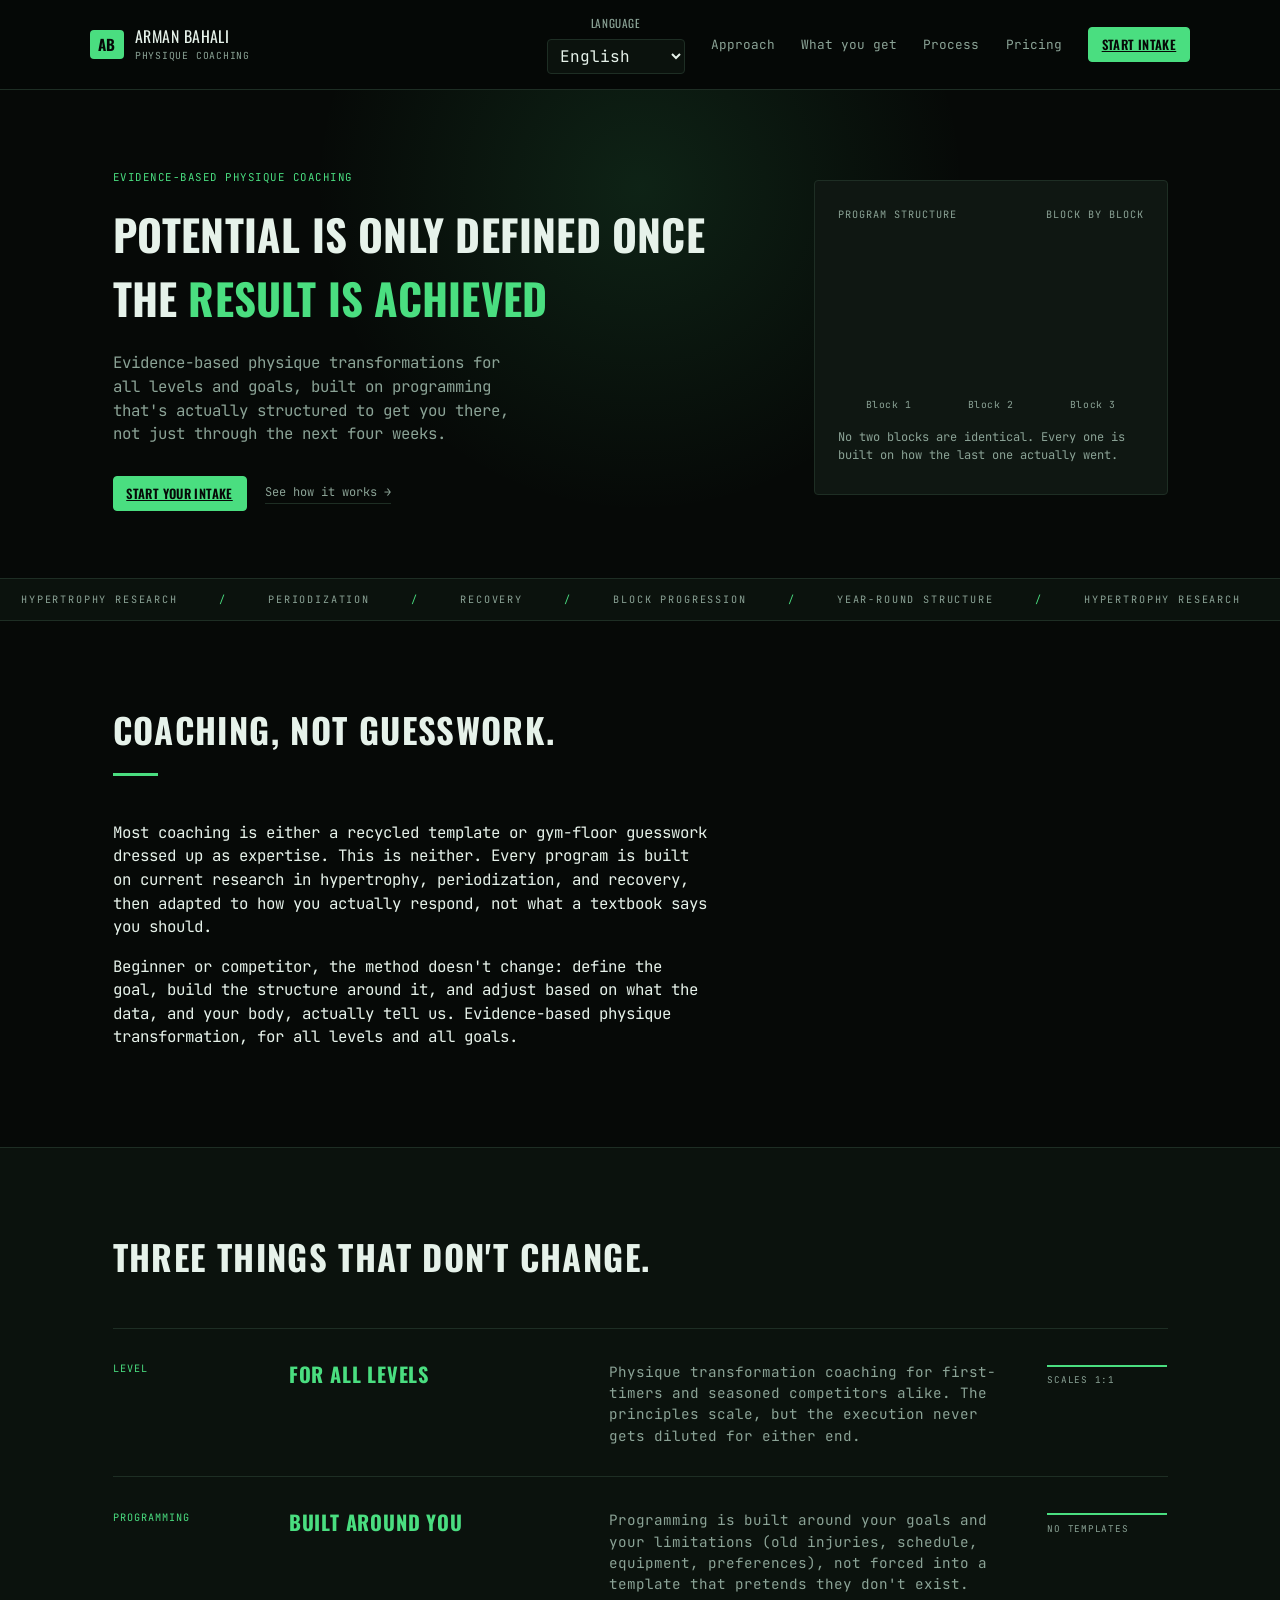
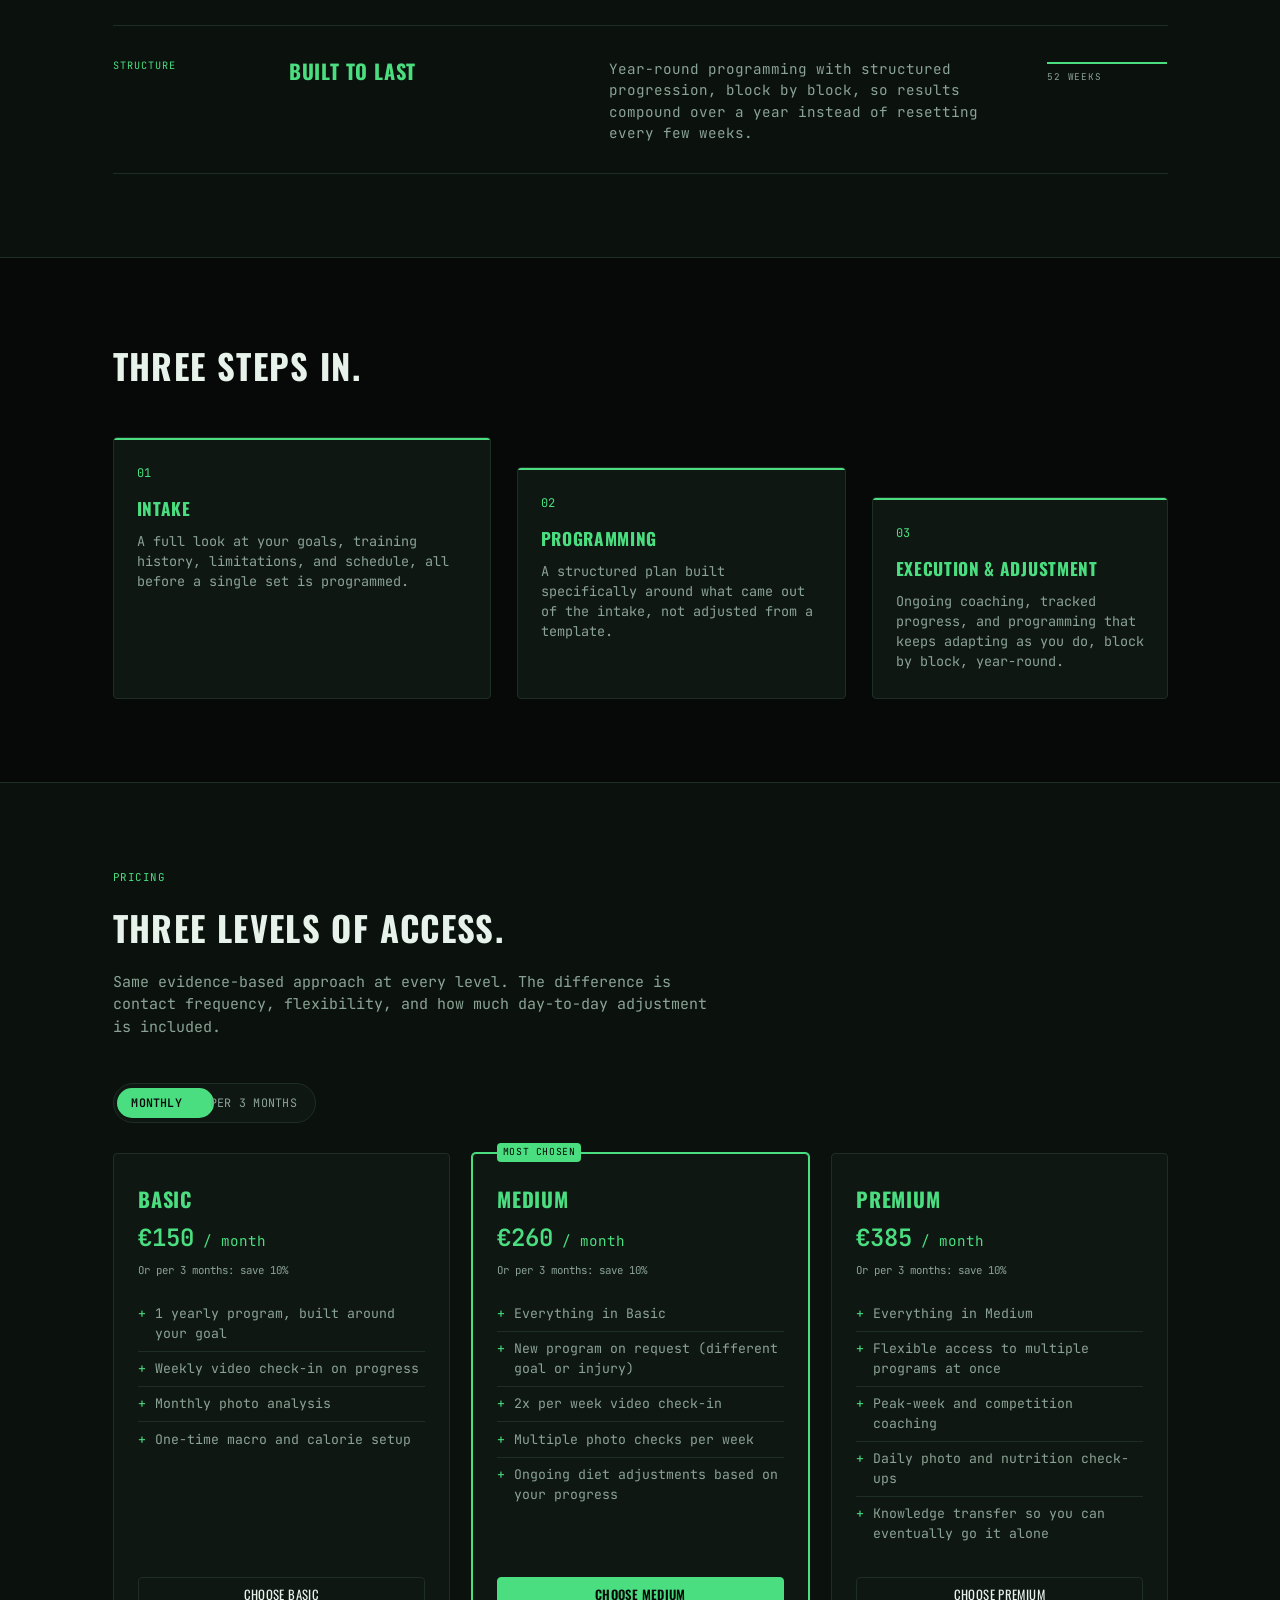
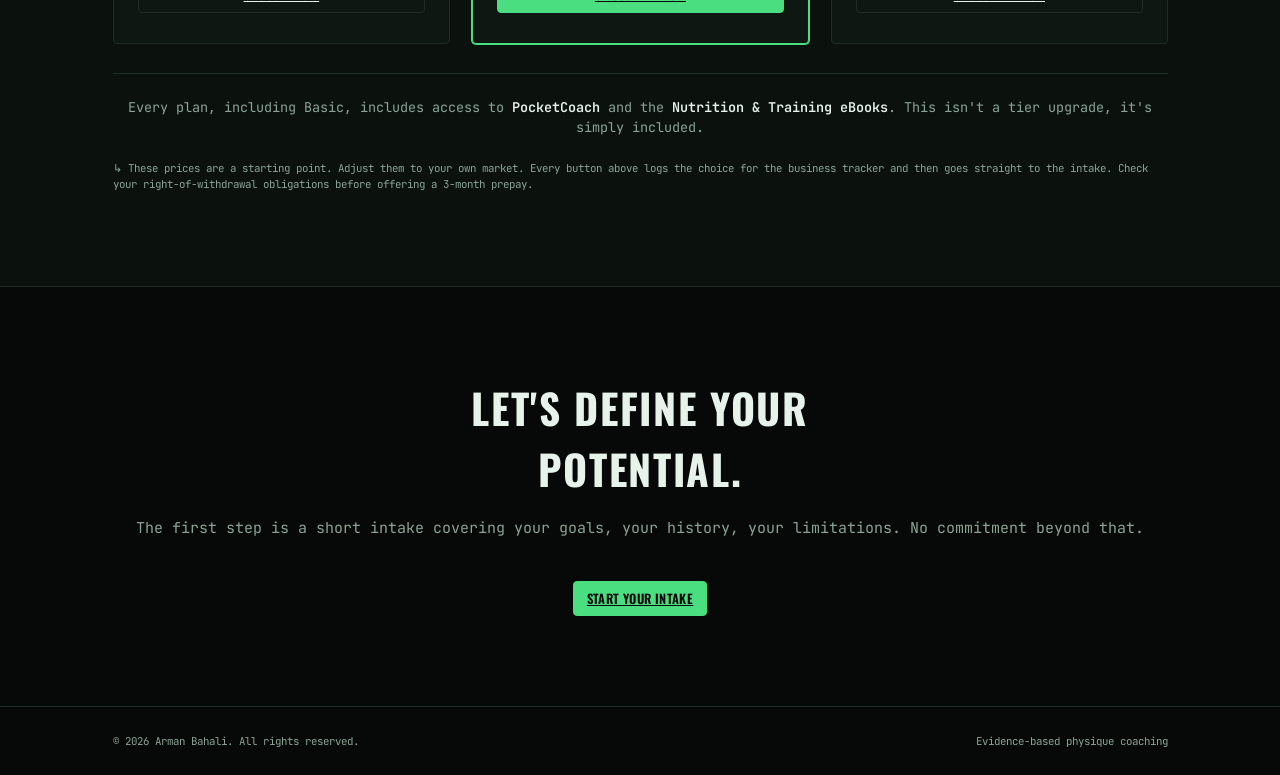
==== index.html @ 37fae616 "Fix accessibility gaps and landing-page anti-slop issues Accessibility/UX (guidelines.md check): - V" ====
<!DOCTYPE html>
<html lang="en">
<head>
<meta charset="UTF-8">
<meta name="viewport" content="width=device-width, initial-scale=1.0">
<meta name="theme-color" content="#060907">
<title data-i18n="meta.title">Arman Bahali: Evidence-Based Physique Coaching</title>
<meta name="description" data-i18n="meta.description" content="Evidence-based physique transformations for all levels and goals. Programming built around what you want and can do, structured to keep working year-round.">
<link rel="preconnect" href="https://fonts.googleapis.com">
<link rel="preconnect" href="https://fonts.gstatic.com" crossorigin>
<link href="https://fonts.googleapis.com/css2?family=JetBrains+Mono:wght@400;500;700&family=Oswald:wght@400;500;600;700&display=swap" rel="stylesheet">
<link rel="stylesheet" href="styles.css?v=20">
</head>
<body class="marketing-page">

<div class="intro-overlay" id="introOverlay" aria-hidden="true">
  <div class="intro-mark">AB</div>
  <div class="intro-line"></div>
  <div class="intro-tag" data-i18n="hero.eyebrow">Evidence-based physique coaching</div>
</div>

<nav class="marketing-nav">
  <div class="marketing-container marketing-nav-inner">
    <a class="marketing-brand" href="index.html">
      <span class="app-header__mark">AB</span>
      <span>
        <span style="display:block; font-family:var(--font-heading); font-size:1.05rem; text-transform:uppercase; letter-spacing:0.03em; color:var(--text);">Arman Bahali</span>
        <span style="display:block; font-family:var(--font-data); font-size:0.65rem; color:var(--text-dim); letter-spacing:0.08em; text-transform:uppercase; margin-top:0.1em;" data-i18n="nav.tag">Physique Coaching</span>
      </span>
    </a>
    <div class="marketing-nav-links" id="navLinks">
      <label class="taal-switcher">
        <span data-i18n="taal.label">Language</span>
        <select id="taal-keuze">
          <option value="en">English</option>
          <option value="nl">Nederlands</option>
          <option value="es">Español</option>
          <option value="pt">Português</option>
        </select>
      </label>
      <a class="marketing-nav-link" href="#aanpak" data-i18n="nav.aanpak">Approach</a>
      <a class="marketing-nav-link" href="#specs" data-i18n="nav.specs">What you get</a>
      <a class="marketing-nav-link" href="#proces" data-i18n="nav.proces">Process</a>
      <a class="marketing-nav-link" href="#prijzen" data-i18n="nav.prijzen">Pricing</a>
      <a class="btn btn--accent" href="intake.html" data-i18n="nav.startIntake">Start intake</a>
    </div>
    <button class="marketing-nav-toggle" id="navToggle" aria-label="Toggle navigation" aria-expanded="false">☰</button>
  </div>
</nav>

<header class="marketing-hero">
  <div class="marketing-hero-bg" aria-hidden="true">
    <!-- Add your own physique photos here once you have them, e.g.:
         <img src="foto1.jpg" alt="">
         <img src="foto2.jpg" alt="">
         Each <img> fills an equal share of the hero width (object-fit: cover),
         and the dark overlay (styles.css, .marketing-hero-bg::after) keeps the
         text above it readable. Left empty, this does nothing — you just see
         the current plain background. -->
  </div>
  <div class="marketing-container marketing-hero-grid">
    <div>
      <span class="marketing-eyebrow intro-reveal intro-reveal--1" data-i18n="hero.eyebrow">Evidence-based physique coaching</span>
      <h1 class="intro-reveal-clip intro-reveal--2" data-i18n-html="hero.h1">Potential is only defined once the <span class="hl">result is achieved</span></h1>
      <p class="marketing-hero-sub intro-reveal intro-reveal--3" data-i18n="hero.sub">Evidence-based physique transformations for all levels and goals, built on programming that's actually structured to get you there, not just through the next four weeks.</p>
      <div class="marketing-hero-actions intro-reveal intro-reveal--4">
        <a class="btn btn--accent hero-cta-pulse" href="intake.html" data-i18n="hero.actionPrimary">Start your intake</a>
        <a class="secondary" href="#proces" data-i18n="hero.actionSecondary">See how it works →</a>
      </div>
    </div>
    <div class="progress-graphic tilt-card reveal" aria-hidden="true">
      <div class="pg-label"><span data-i18n="pg.label1">Program structure</span><span data-i18n="pg.label2">Block by block</span></div>
      <div class="bars" id="barsContainer">
        <div class="bar-group">
          <div class="bar" data-h="34"></div>
          <div class="bar" data-h="42"></div>
          <div class="bar" data-h="38"></div>
          <div class="bar" data-h="48"></div>
        </div>
        <div class="bar-group">
          <div class="bar" data-h="46"></div>
          <div class="bar" data-h="55"></div>
          <div class="bar" data-h="50"></div>
          <div class="bar" data-h="62"></div>
        </div>
        <div class="bar-group">
          <div class="bar" data-h="60"></div>
          <div class="bar" data-h="70"></div>
          <div class="bar" data-h="66"></div>
          <div class="bar peak" data-h="86"></div>
        </div>
      </div>
      <div class="pg-blocks">
        <span data-i18n="pg.block1">Block 1</span><span data-i18n="pg.block2">Block 2</span><span data-i18n="pg.block3">Block 3</span>
      </div>
      <p class="pg-caption" data-i18n="pg.caption">No two blocks are identical. Every one is built on how the last one actually went.</p>
    </div>
  </div>
</header>

<div class="marketing-ticker" aria-hidden="true">
  <div class="marketing-ticker-track">
    <span data-i18n="ticker.item1">Hypertrophy research</span><span class="marketing-ticker-dot">/</span>
    <span data-i18n="ticker.item2">Periodization</span><span class="marketing-ticker-dot">/</span>
    <span data-i18n="ticker.item3">Recovery</span><span class="marketing-ticker-dot">/</span>
    <span data-i18n="ticker.item4">Block progression</span><span class="marketing-ticker-dot">/</span>
    <span data-i18n="ticker.item5">Year-round structure</span><span class="marketing-ticker-dot">/</span>
    <span data-i18n="ticker.item1">Hypertrophy research</span><span class="marketing-ticker-dot">/</span>
    <span data-i18n="ticker.item2">Periodization</span><span class="marketing-ticker-dot">/</span>
    <span data-i18n="ticker.item3">Recovery</span><span class="marketing-ticker-dot">/</span>
    <span data-i18n="ticker.item4">Block progression</span><span class="marketing-ticker-dot">/</span>
    <span data-i18n="ticker.item5">Year-round structure</span><span class="marketing-ticker-dot">/</span>
  </div>
</div>

<section id="aanpak" class="marketing-section">
  <div class="marketing-container">
    <div class="marketing-section-head reveal">
      <h2 data-i18n="approach.h2">Coaching, not guesswork.</h2>
      <span class="section-head-bar" aria-hidden="true"></span>
    </div>
    <div class="approach-body reveal">
      <p data-i18n="approach.p1">Most coaching is either a recycled template or gym-floor guesswork dressed up as expertise. This is neither. Every program is built on current research in hypertrophy, periodization, and recovery, then adapted to how you actually respond, not what a textbook says you should.</p>
      <p data-i18n="approach.p2">Beginner or competitor, the method doesn't change: define the goal, build the structure around it, and adjust based on what the data, and your body, actually tell us. Evidence-based physique transformation, for all levels and all goals.</p>
    </div>
  </div>
</section>

<section id="specs" class="marketing-section alt">
  <div class="marketing-container">
    <div class="marketing-section-head reveal">
      <h2 data-i18n="specs.h2">Three things that don't change.</h2>
    </div>
    <div class="spec-list reveal">
      <div class="spec-row">
        <span class="spec-tag" data-i18n="specs.row1.tag">Level</span>
        <h3 data-i18n="specs.row1.h3">For all levels</h3>
        <p class="spec-desc" data-i18n="specs.row1.desc">Physique transformation coaching for first-timers and seasoned competitors alike. The principles scale, but the execution never gets diluted for either end.</p>
        <div class="spec-bar"><div class="spec-bar-track"><div class="spec-bar-fill"></div></div><span class="spec-bar-label" data-i18n="specs.row1.barLabel">Scales 1:1</span></div>
      </div>
      <div class="spec-row">
        <span class="spec-tag" data-i18n="specs.row2.tag">Programming</span>
        <h3 data-i18n="specs.row2.h3">Built around you</h3>
        <p class="spec-desc" data-i18n="specs.row2.desc">Programming is built around your goals and your limitations (old injuries, schedule, equipment, preferences), not forced into a template that pretends they don't exist.</p>
        <div class="spec-bar"><div class="spec-bar-track"><div class="spec-bar-fill"></div></div><span class="spec-bar-label" data-i18n="specs.row2.barLabel">No templates</span></div>
      </div>
      <div class="spec-row">
        <span class="spec-tag" data-i18n="specs.row3.tag">Structure</span>
        <h3 data-i18n="specs.row3.h3">Built to last</h3>
        <p class="spec-desc" data-i18n="specs.row3.desc">Year-round programming with structured progression, block by block, so results compound over a year instead of resetting every few weeks.</p>
        <div class="spec-bar"><div class="spec-bar-track"><div class="spec-bar-fill"></div></div><span class="spec-bar-label" data-i18n="specs.row3.barLabel">52 weeks</span></div>
      </div>
    </div>
  </div>
</section>

<section id="proces" class="marketing-section">
  <div class="marketing-container">
    <div class="marketing-section-head reveal">
      <h2 data-i18n="process.h2">Three steps in.</h2>
    </div>
    <div class="process-list reveal">
      <div class="process-item tilt-card">
        <span class="process-item-accent" aria-hidden="true"></span>
        <span class="num mono">01</span>
        <h3 data-i18n="process.step1.h3">Intake</h3>
        <p data-i18n="process.step1.p">A full look at your goals, training history, limitations, and schedule, all before a single set is programmed.</p>
      </div>
      <div class="process-item tilt-card">
        <span class="process-item-accent" aria-hidden="true"></span>
        <span class="num mono">02</span>
        <h3 data-i18n="process.step2.h3">Programming</h3>
        <p data-i18n="process.step2.p">A structured plan built specifically around what came out of the intake, not adjusted from a template.</p>
      </div>
      <div class="process-item tilt-card">
        <span class="process-item-accent" aria-hidden="true"></span>
        <span class="num mono">03</span>
        <h3 data-i18n="process.step3.h3">Execution &amp; adjustment</h3>
        <p data-i18n="process.step3.p">Ongoing coaching, tracked progress, and programming that keeps adapting as you do, block by block, year-round.</p>
      </div>
    </div>
  </div>
</section>

<section id="prijzen" class="marketing-section alt">
  <div class="marketing-container">
    <div class="marketing-section-head reveal">
      <span class="marketing-eyebrow" data-i18n="pricing.eyebrow">Pricing</span>
      <h2 data-i18n="pricing.h2">Three levels of access.</h2>
      <p data-i18n="pricing.sub">Same evidence-based approach at every level. The difference is contact frequency, flexibility, and how much day-to-day adjustment is included.</p>
    </div>

    <div class="billing-toggle" id="billingToggle">
      <div class="toggle-highlight"></div>
      <button type="button" class="active" data-billing="maandelijks" data-i18n="pricing.billingMonthly">Monthly</button>
      <button type="button" data-billing="kwartaal" data-i18n="pricing.billingQuarterly">Per 3 months</button>
    </div>

    <div class="pricing-grid reveal">
      <div class="price-card tilt-card" data-tier="Basis" data-price-monthly="150" data-price-quarter="405">
        <h3 data-i18n="tier.basic.name">Basic</h3>
        <p class="prijs"><span class="bedrag" data-role="amount">€150</span> <span data-role="period" data-i18n="pricing.perMonth">/ month</span></p>
        <p class="prijs-sub" data-role="sub"></p>
        <ul>
          <li data-i18n="tier.basic.li1">1 yearly program, built around your goal</li>
          <li data-i18n="tier.basic.li2">Weekly video check-in on progress</li>
          <li data-i18n="tier.basic.li3">Monthly photo analysis</li>
          <li data-i18n="tier.basic.li4">One-time macro and calorie setup</li>
        </ul>
        <a class="btn btn--ghost tier-cta" href="intake.html" data-tier="Basis" data-i18n="tier.basic.cta">Choose Basic</a>
      </div>
      <div class="price-card featured tilt-card" data-tier="Medium" data-featured-label="Most chosen" data-price-monthly="260" data-price-quarter="700">
        <h3 data-i18n="tier.medium.name">Medium</h3>
        <p class="prijs"><span class="bedrag" data-role="amount">€260</span> <span data-role="period" data-i18n="pricing.perMonth">/ month</span></p>
        <p class="prijs-sub" data-role="sub"></p>
        <ul>
          <li data-i18n="tier.medium.li1">Everything in Basic</li>
          <li data-i18n="tier.medium.li2">New program on request (different goal or injury)</li>
          <li data-i18n="tier.medium.li3">2x per week video check-in</li>
          <li data-i18n="tier.medium.li4">Multiple photo checks per week</li>
          <li data-i18n="tier.medium.li5">Ongoing diet adjustments based on your progress</li>
        </ul>
        <a class="btn btn--accent tier-cta" href="intake.html" data-tier="Medium" data-i18n="tier.medium.cta">Choose Medium</a>
      </div>
      <div class="price-card tilt-card" data-tier="Premium" data-price-monthly="385" data-price-quarter="1040">
        <h3 data-i18n="tier.premium.name">Premium</h3>
        <p class="prijs"><span class="bedrag" data-role="amount">€385</span> <span data-role="period" data-i18n="pricing.perMonth">/ month</span></p>
        <p class="prijs-sub" data-role="sub"></p>
        <ul>
          <li data-i18n="tier.premium.li1">Everything in Medium</li>
          <li data-i18n="tier.premium.li2">Flexible access to multiple programs at once</li>
          <li data-i18n="tier.premium.li3">Peak-week and competition coaching</li>
          <li data-i18n="tier.premium.li4">Daily photo and nutrition check-ups</li>
          <li data-i18n="tier.premium.li5">Knowledge transfer so you can eventually go it alone</li>
        </ul>
        <a class="btn btn--ghost tier-cta" href="intake.html" data-tier="Premium" data-i18n="tier.premium.cta">Choose Premium</a>
      </div>
    </div>
    <p class="pricing-inclusion" data-i18n-html="pricing.inclusion">Every plan, including Basic, includes access to <strong>PocketCoach</strong> and the <strong>Nutrition &amp; Training eBooks</strong>. This isn't a tier upgrade, it's simply included.</p>
    <p class="pricing-note" data-i18n="pricing.note">↳ These prices are a starting point. Adjust them to your own market. Every button above logs the choice for the business tracker and then goes straight to the intake. Check your right-of-withdrawal obligations before offering a 3-month prepay.</p>
  </div>
</section>

<section class="marketing-cta">
  <div class="marketing-container reveal">
    <h2 data-i18n="cta.h2">Let's define your potential.</h2>
    <p data-i18n="cta.p">The first step is a short intake covering your goals, your history, your limitations. No commitment beyond that.</p>
    <a class="btn btn--accent" href="intake.html" data-i18n="cta.btn">Start your intake</a>
  </div>
</section>

<footer class="marketing-footer">
  <div class="marketing-container marketing-footer-inner">
    <span>© <span id="year"></span> <span data-i18n="footer.rights">Arman Bahali. All rights reserved.</span></span>
    <span data-i18n="footer.tagline">Evidence-based physique coaching</span>
  </div>
</footer>

<script>
(function () {
  document.getElementById('year').textContent = new Date().getFullYear();

  const reduceMotion = window.matchMedia
    ? window.matchMedia('(prefers-reduced-motion: reduce)').matches
    : false;

  // Intro splash: pure CSS handles hiding it (animation `forwards` leaves it
  // opacity:0/visibility:hidden), this just also flips on [hidden] afterwards
  // so it stops painting/blocking entirely. Falls back to an immediate hide
  // if animationend never fires (reduced motion, older browsers).
  const introOverlay = document.getElementById('introOverlay');
  if (introOverlay) {
    if (reduceMotion) {
      introOverlay.hidden = true;
    } else {
      introOverlay.addEventListener('animationend', () => { introOverlay.hidden = true; });
      setTimeout(() => { introOverlay.hidden = true; }, 3000);
    }
  }

  // ---- Taal (i18n) ----
  // Zelfstandig woordenboek voor deze pagina — index.html deelt geen module
  // met client.js/i18n.js, blijft dus een los, self-contained bestand net als
  // voorheen. Zelfde vier taalcodes als de rest van de site voor
  // herkenbaarheid, maar hier is Engels de standaardtaal (niet Nederlands).
  const TAAL_KEY = 'pt-intake:homepage-taal:v1';
  const TALEN = ['en', 'nl', 'es', 'pt'];

  const VERTALINGEN = {
    en: {
      'meta.title': 'Arman Bahali: Evidence-Based Physique Coaching',
      'meta.description': 'Evidence-based physique transformations for all levels and goals. Programming built around what you want and can do, structured to keep working year-round.',
      'nav.tag': 'Physique Coaching',
      'nav.aanpak': 'Approach',
      'nav.specs': 'What you get',
      'nav.proces': 'Process',
      'nav.prijzen': 'Pricing',
      'nav.startIntake': 'Start intake',
      'taal.label': 'Language',
      'hero.eyebrow': 'Evidence-based physique coaching',
      'hero.h1': 'Potential is only defined once the <span class="hl">result is achieved</span>',
      'hero.sub': "Evidence-based physique transformations for all levels and goals, built on programming that's actually structured to get you there, not just through the next four weeks.",
      'hero.actionPrimary': 'Start your intake',
      'hero.actionSecondary': 'See how it works →',
      'pg.label1': 'Program structure',
      'pg.label2': 'Block by block',
      'pg.block1': 'Block 1',
      'pg.block2': 'Block 2',
      'pg.block3': 'Block 3',
      'pg.caption': 'No two blocks are identical. Every one is built on how the last one actually went.',
      'pg.tooltipPeak': ' · peak week',
      'pg.tooltipWeek': ' · week ',
      'ticker.item1': 'Hypertrophy research',
      'ticker.item2': 'Periodization',
      'ticker.item3': 'Recovery',
      'ticker.item4': 'Block progression',
      'ticker.item5': 'Year-round structure',
      'approach.eyebrow': 'The approach',
      'approach.h2': 'Coaching, not guesswork.',
      'approach.p1': 'Most coaching is either a recycled template or gym-floor guesswork dressed up as expertise. This is neither. Every program is built on current research in hypertrophy, periodization, and recovery, then adapted to how you actually respond, not what a textbook says you should.',
      'approach.p2': "Beginner or competitor, the method doesn't change: define the goal, build the structure around it, and adjust based on what the data, and your body, actually tell us. Evidence-based physique transformation, for all levels and all goals.",
      'specs.eyebrow': 'What this looks like in practice',
      'specs.h2': "Three things that don't change.",
      'specs.row1.tag': 'Level',
      'specs.row1.h3': 'For all levels',
      'specs.row1.desc': 'Physique transformation coaching for first-timers and seasoned competitors alike. The principles scale, but the execution never gets diluted for either end.',
      'specs.row1.barLabel': 'Scales 1:1',
      'specs.row2.tag': 'Programming',
      'specs.row2.h3': 'Built around you',
      'specs.row2.desc': "Programming is built around your goals and your limitations (old injuries, schedule, equipment, preferences), not forced into a template that pretends they don't exist.",
      'specs.row2.barLabel': 'No templates',
      'specs.row3.tag': 'Structure',
      'specs.row3.h3': 'Built to last',
      'specs.row3.desc': 'Year-round programming with structured progression, block by block, so results compound over a year instead of resetting every few weeks.',
      'specs.row3.barLabel': '52 weeks',
      'process.eyebrow': 'How it starts',
      'process.h2': 'Three steps in.',
      'process.step1.h3': 'Intake',
      'process.step1.p': 'A full look at your goals, training history, limitations, and schedule, all before a single set is programmed.',
      'process.step2.h3': 'Programming',
      'process.step2.p': 'A structured plan built specifically around what came out of the intake, not adjusted from a template.',
      'process.step3.h3': 'Execution & adjustment',
      'process.step3.p': 'Ongoing coaching, tracked progress, and programming that keeps adapting as you do, block by block, year-round.',
      'pricing.eyebrow': 'Pricing',
      'pricing.h2': 'Three levels of access.',
      'pricing.sub': 'Same evidence-based approach at every level. The difference is contact frequency, flexibility, and how much day-to-day adjustment is included.',
      'pricing.featuredBadge': 'Most chosen',
      'pricing.perMonth': '/ month',
      'pricing.billingMonthly': 'Monthly',
      'pricing.billingQuarterly': 'Per 3 months',
      'pricing.perQuarter': '/ 3 months',
      'pricing.quarterlySub': '≈ {amount}/month · paid upfront',
      'pricing.monthlySub': 'Or per 3 months: save {pct}%',
      'pricing.note': '↳ These prices are a starting point. Adjust them to your own market. Every button above logs the choice for the business tracker and then goes straight to the intake. Check your right-of-withdrawal obligations before offering a 3-month prepay.',
      'pricing.inclusion': 'Every plan, including Basic, includes access to <strong>PocketCoach</strong> and the <strong>Nutrition &amp; Training eBooks</strong>. This isn\'t a tier upgrade, it\'s simply included.',
      'tier.basic.name': 'Basic',
      'tier.basic.li1': '1 yearly program, built around your goal',
      'tier.basic.li2': 'Weekly video check-in on progress',
      'tier.basic.li3': 'Monthly photo analysis',
      'tier.basic.li4': 'One-time macro and calorie setup',
      'tier.basic.cta': 'Choose Basic',
      'tier.medium.name': 'Medium',
      'tier.medium.li1': 'Everything in Basic',
      'tier.medium.li2': 'New program on request (different goal or injury)',
      'tier.medium.li3': '2x per week video check-in',
      'tier.medium.li4': 'Multiple photo checks per week',
      'tier.medium.li5': 'Ongoing diet adjustments based on your progress',
      'tier.medium.cta': 'Choose Medium',
      'tier.premium.name': 'Premium',
      'tier.premium.li1': 'Everything in Medium',
      'tier.premium.li2': 'Flexible access to multiple programs at once',
      'tier.premium.li3': 'Peak-week and competition coaching',
      'tier.premium.li4': 'Daily photo and nutrition check-ups',
      'tier.premium.li5': 'Knowledge transfer so you can eventually go it alone',
      'tier.premium.cta': 'Choose Premium',
      'cta.eyebrow': 'Get started',
      'cta.h2': "Let's define your potential.",
      'cta.p': 'The first step is a short intake covering your goals, your history, your limitations. No commitment beyond that.',
      'cta.btn': 'Start your intake',
      'footer.rights': 'Arman Bahali. All rights reserved.',
      'footer.tagline': 'Evidence-based physique coaching',
    },
    nl: {
      'meta.title': 'Arman Bahali: Evidence-Based Fysiek Coaching',
      'meta.description': 'Evidence-based fysiektransformaties, voor elk niveau en elk doel. Programmering gebouwd rond wat jij wilt en kan, opgezet om het hele jaar door te blijven werken.',
      'nav.tag': 'Fysiek Coaching',
      'nav.aanpak': 'Aanpak',
      'nav.specs': 'Wat je krijgt',
      'nav.proces': 'Proces',
      'nav.prijzen': 'Prijzen',
      'nav.startIntake': 'Start intake',
      'taal.label': 'Taal',
      'hero.eyebrow': 'Evidence-based fysiek coaching',
      'hero.h1': 'Potentieel telt pas zodra het <span class="hl">resultaat er is</span>',
      'hero.sub': 'Evidence-based fysiektransformaties voor elk niveau en elk doel, gebouwd op programmering die je écht ergens brengt, niet alleen door de komende vier weken.',
      'hero.actionPrimary': 'Start je intake',
      'hero.actionSecondary': 'Bekijk hoe het werkt →',
      'pg.label1': 'Programma-opbouw',
      'pg.label2': 'Blok voor blok',
      'pg.block1': 'Blok 1',
      'pg.block2': 'Blok 2',
      'pg.block3': 'Blok 3',
      'pg.caption': 'Geen twee blokken zijn identiek. Elk blok is gebouwd op hoe het vorige daadwerkelijk ging.',
      'pg.tooltipPeak': ' · piekweek',
      'pg.tooltipWeek': ' · week ',
      'ticker.item1': 'Hypertrofie-onderzoek',
      'ticker.item2': 'Periodisering',
      'ticker.item3': 'Herstel',
      'ticker.item4': 'Blokopbouw',
      'ticker.item5': 'Structuur het hele jaar door',
      'approach.eyebrow': 'De aanpak',
      'approach.h2': 'Coaching, geen giswerk.',
      'approach.p1': 'De meeste coaching is óf een gerecycled template, óf giswerk op de gym-vloer verpakt als expertise. Dit is geen van beide. Elk programma is gebouwd op actueel onderzoek naar hypertrofie, periodisering en herstel, en wordt daarna aangepast aan hoe jij daadwerkelijk reageert, niet aan wat een boek zegt dat zou moeten.',
      'approach.p2': 'Beginner of wedstrijdatleet, de methode verandert niet: het doel bepalen, de structuur eromheen bouwen, en bijsturen op basis van wat de data, en je lichaam, je daadwerkelijk vertellen. Evidence-based fysiektransformatie, voor elk niveau en elk doel.',
      'specs.eyebrow': 'Wat dit in de praktijk betekent',
      'specs.h2': 'Drie dingen die niet veranderen.',
      'specs.row1.tag': 'Niveau',
      'specs.row1.h3': 'Voor elk niveau',
      'specs.row1.desc': 'Fysiektransformatie-coaching voor beginners én ervaren wedstrijdatleten. De principes schalen mee, maar de uitvoering wordt voor geen van beide uitgehold.',
      'specs.row1.barLabel': 'Schaalt 1:1',
      'specs.row2.tag': 'Programmering',
      'specs.row2.h3': 'Gebouwd rond jou',
      'specs.row2.desc': "Programmering wordt gebouwd rond jouw doelen én jouw beperkingen (oude blessures, agenda, materiaal, voorkeuren), niet in een template geperst die doet alsof die niet bestaan.",
      'specs.row2.barLabel': 'Geen templates',
      'specs.row3.tag': 'Structuur',
      'specs.row3.h3': 'Gebouwd om te blijven werken',
      'specs.row3.desc': 'Programmering voor het hele jaar, met gestructureerde progressie, blok voor blok, zodat resultaten zich opstapelen in plaats van elke paar weken weer bij nul te beginnen.',
      'specs.row3.barLabel': '52 weken',
      'process.eyebrow': 'Hoe het begint',
      'process.h2': 'Drie stappen erin.',
      'process.step1.h3': 'Intake',
      'process.step1.p': 'Een volledig beeld van je doelen, trainingsgeschiedenis, beperkingen en agenda, nog voordat er ook maar één set geprogrammeerd wordt.',
      'process.step2.h3': 'Programmering',
      'process.step2.p': 'Een gestructureerd plan, specifiek gebouwd op wat uit de intake naar voren komt, niet aangepast vanuit een template.',
      'process.step3.h3': 'Uitvoering & bijsturing',
      'process.step3.p': 'Doorlopende coaching, bijgehouden voortgang, en programmering die blijft meebewegen met jou, blok voor blok, het hele jaar door.',
      'pricing.eyebrow': 'Prijzen',
      'pricing.h2': 'Drie niveaus van toegang.',
      'pricing.sub': 'Dezelfde evidence-based aanpak op elk niveau. Het verschil zit in contactfrequentie, flexibiliteit, en hoeveel dagelijkse bijsturing erbij zit.',
      'pricing.featuredBadge': 'Meest gekozen',
      'pricing.perMonth': '/ maand',
      'pricing.billingMonthly': 'Maandelijks',
      'pricing.billingQuarterly': 'Per 3 maanden',
      'pricing.perQuarter': '/ 3 maanden',
      'pricing.quarterlySub': '≈ {amount}/maand · in één keer voldaan',
      'pricing.monthlySub': 'Of per 3 maanden: bespaar {pct}%',
      'pricing.note': '↳ Deze prijzen zijn een startpunt. Pas ze aan naar je eigen markt. Elke knop hierboven logt de keuze voor de business tracker en gaat daarna direct naar de intake. Check je herroepingsrecht-verplichtingen voordat je een 3-maands vooruitbetaling live zet.',
      'pricing.inclusion': 'Elk pakket, ook Basis, geeft toegang tot <strong>PocketCoach</strong> en de <strong>Nutrition &amp; Training eBooks</strong>. Dit is geen tier-upgrade, het zit gewoon inbegrepen.',
      'tier.basic.name': 'Basis',
      'tier.basic.li1': '1 jaarprogramma, gebouwd rond jouw doel',
      'tier.basic.li2': 'Wekelijkse video check-in voor voortgang',
      'tier.basic.li3': 'Maandelijkse foto-analyse',
      'tier.basic.li4': 'Eenmalige macro- en calorie-instelling',
      'tier.basic.cta': 'Kies Basis',
      'tier.medium.name': 'Medium',
      'tier.medium.li1': 'Alles uit Basis',
      'tier.medium.li2': 'Nieuw programma op aanvraag (ander doel of blessure)',
      'tier.medium.li3': '2x per week video check-in',
      'tier.medium.li4': 'Meerdere foto-checks per week',
      'tier.medium.li5': 'Doorlopende dieetaanpassingen op basis van je voortgang',
      'tier.medium.cta': 'Kies Medium',
      'tier.premium.name': 'Premium',
      'tier.premium.li1': 'Alles uit Medium',
      'tier.premium.li2': "Flexibele toegang tot meerdere programma's tegelijk",
      'tier.premium.li3': 'Piekweek- en wedstrijdbegeleiding',
      'tier.premium.li4': 'Dagelijkse foto- en voedingscheck-ups',
      'tier.premium.li5': 'Kennisoverdracht om uiteindelijk zelfstandig door te gaan',
      'tier.premium.cta': 'Kies Premium',
      'cta.eyebrow': 'Aan de slag',
      'cta.h2': 'Laten we je potentieel bepalen.',
      'cta.p': 'De eerste stap is een korte intake over je doelen, je geschiedenis, je beperkingen. Geen verplichting daarna.',
      'cta.btn': 'Start je intake',
      'footer.rights': 'Arman Bahali. Alle rechten voorbehouden.',
      'footer.tagline': 'Evidence-based fysiek coaching',
    },
    es: {
      'meta.title': 'Arman Bahali: Coaching Físico Basado en Evidencia',
      'meta.description': 'Transformaciones físicas basadas en evidencia para todos los niveles y objetivos. Programación construida en torno a lo que quieres y puedes hacer, estructurada para seguir funcionando todo el año.',
      'nav.tag': 'Coaching Físico',
      'nav.aanpak': 'Enfoque',
      'nav.specs': 'Lo que obtienes',
      'nav.proces': 'Proceso',
      'nav.prijzen': 'Precios',
      'nav.startIntake': 'Iniciar admisión',
      'taal.label': 'Idioma',
      'hero.eyebrow': 'Coaching físico basado en evidencia',
      'hero.h1': 'El potencial solo cuenta cuando <span class="hl">se logra el resultado</span>',
      'hero.sub': 'Transformaciones físicas basadas en evidencia para todos los niveles y objetivos, construidas sobre una programación realmente estructurada para llevarte allí, no solo para las próximas cuatro semanas.',
      'hero.actionPrimary': 'Comienza tu admisión',
      'hero.actionSecondary': 'Mira cómo funciona →',
      'pg.label1': 'Estructura del programa',
      'pg.label2': 'Bloque por bloque',
      'pg.block1': 'Bloque 1',
      'pg.block2': 'Bloque 2',
      'pg.block3': 'Bloque 3',
      'pg.caption': 'No hay dos bloques iguales. Cada uno se construye según cómo fue realmente el anterior.',
      'pg.tooltipPeak': ' · semana pico',
      'pg.tooltipWeek': ' · semana ',
      'ticker.item1': 'Investigación en hipertrofia',
      'ticker.item2': 'Periodización',
      'ticker.item3': 'Recuperación',
      'ticker.item4': 'Progresión por bloques',
      'ticker.item5': 'Estructura todo el año',
      'approach.eyebrow': 'El enfoque',
      'approach.h2': 'Coaching, no suposiciones.',
      'approach.p1': 'La mayoría del coaching es una plantilla reciclada o suposiciones de gimnasio disfrazadas de experiencia. Esto no es ninguna de las dos. Cada programa se basa en investigación actual sobre hipertrofia, periodización y recuperación, y luego se adapta a cómo respondes realmente, no a lo que dice un libro que deberías hacer.',
      'approach.p2': 'Principiante o competidor, el método no cambia: definir el objetivo, construir la estructura en torno a él, y ajustar según lo que realmente indican los datos, y tu cuerpo. Transformación física basada en evidencia, para todos los niveles y objetivos.',
      'specs.eyebrow': 'Cómo se ve esto en la práctica',
      'specs.h2': 'Tres cosas que no cambian.',
      'specs.row1.tag': 'Nivel',
      'specs.row1.h3': 'Para todos los niveles',
      'specs.row1.desc': 'Coaching de transformación física tanto para principiantes como para competidores experimentados. Los principios se adaptan, pero la ejecución nunca se diluye para ninguno de los dos.',
      'specs.row1.barLabel': 'Escala 1:1',
      'specs.row2.tag': 'Programación',
      'specs.row2.h3': 'Construido en torno a ti',
      'specs.row2.desc': 'La programación se construye en torno a tus objetivos y tus limitaciones (lesiones antiguas, agenda, equipamiento, preferencias), sin forzarla en una plantilla que finge que no existen.',
      'specs.row2.barLabel': 'Sin plantillas',
      'specs.row3.tag': 'Estructura',
      'specs.row3.h3': 'Construido para durar',
      'specs.row3.desc': 'Programación durante todo el año con progresión estructurada, bloque por bloque, para que los resultados se acumulen durante un año en lugar de reiniciarse cada pocas semanas.',
      'specs.row3.barLabel': '52 semanas',
      'process.eyebrow': 'Cómo empieza',
      'process.h2': 'Tres pasos para entrar.',
      'process.step1.h3': 'Admisión',
      'process.step1.p': 'Una mirada completa a tus objetivos, historial de entrenamiento, limitaciones y agenda, antes de programar una sola serie.',
      'process.step2.h3': 'Programación',
      'process.step2.p': 'Un plan estructurado, construido específicamente en base a lo que surgió de la admisión, no ajustado desde una plantilla.',
      'process.step3.h3': 'Ejecución y ajuste',
      'process.step3.p': 'Coaching continuo, progreso registrado, y programación que sigue adaptándose contigo, bloque por bloque, todo el año.',
      'pricing.eyebrow': 'Precios',
      'pricing.h2': 'Tres niveles de acceso.',
      'pricing.sub': 'El mismo enfoque basado en evidencia en cada nivel. La diferencia está en la frecuencia de contacto, la flexibilidad, y cuánto ajuste diario está incluido.',
      'pricing.featuredBadge': 'Más elegido',
      'pricing.perMonth': '/ mes',
      'pricing.billingMonthly': 'Mensual',
      'pricing.billingQuarterly': 'Cada 3 meses',
      'pricing.perQuarter': '/ 3 meses',
      'pricing.quarterlySub': '≈ {amount}/mes · pagado por adelantado',
      'pricing.monthlySub': 'O cada 3 meses: ahorra {pct}%',
      'pricing.note': '↳ Estos precios son un punto de partida. Ajústalos a tu propio mercado. Cada botón de arriba registra la elección para el business tracker y luego va directo a la admisión. Revisa tus obligaciones de derecho de desistimiento antes de ofrecer un prepago de 3 meses.',
      'pricing.inclusion': 'Todos los planes, incluido Básico, incluyen acceso a <strong>PocketCoach</strong> y a los <strong>Nutrition &amp; Training eBooks</strong>. No es una mejora de nivel, simplemente está incluido.',
      'tier.basic.name': 'Básico',
      'tier.basic.li1': '1 programa anual, construido en torno a tu objetivo',
      'tier.basic.li2': 'Videollamada semanal de seguimiento',
      'tier.basic.li3': 'Análisis de fotos mensual',
      'tier.basic.li4': 'Configuración única de macros y calorías',
      'tier.basic.cta': 'Elegir Básico',
      'tier.medium.name': 'Medium',
      'tier.medium.li1': 'Todo lo del plan Básico',
      'tier.medium.li2': 'Programa nuevo bajo petición (otro objetivo o lesión)',
      'tier.medium.li3': 'Videollamada 2 veces por semana',
      'tier.medium.li4': 'Varios controles de fotos por semana',
      'tier.medium.li5': 'Ajustes de dieta continuos según tu progreso',
      'tier.medium.cta': 'Elegir Medium',
      'tier.premium.name': 'Premium',
      'tier.premium.li1': 'Todo lo del plan Medium',
      'tier.premium.li2': 'Acceso flexible a varios programas a la vez',
      'tier.premium.li3': 'Guía para semana pico y competiciones',
      'tier.premium.li4': 'Controles diarios de foto y nutrición',
      'tier.premium.li5': 'Transferencia de conocimiento para que puedas ser autónomo',
      'tier.premium.cta': 'Elegir Premium',
      'cta.eyebrow': 'Empieza ya',
      'cta.h2': 'Definamos tu potencial.',
      'cta.p': 'El primer paso es una breve admisión sobre tus objetivos, tu historial, tus limitaciones. Sin compromiso después.',
      'cta.btn': 'Comienza tu admisión',
      'footer.rights': 'Arman Bahali. Todos los derechos reservados.',
      'footer.tagline': 'Coaching físico basado en evidencia',
    },
    pt: {
      'meta.title': 'Arman Bahali: Coaching Físico Baseado em Evidências',
      'meta.description': 'Transformações físicas baseadas em evidências para todos os níveis e objetivos. Programação construída em torno do que você quer e pode fazer, estruturada para continuar funcionando o ano todo.',
      'nav.tag': 'Coaching Físico',
      'nav.aanpak': 'Abordagem',
      'nav.specs': 'O que você recebe',
      'nav.proces': 'Processo',
      'nav.prijzen': 'Preços',
      'nav.startIntake': 'Iniciar admissão',
      'taal.label': 'Idioma',
      'hero.eyebrow': 'Coaching físico baseado em evidências',
      'hero.h1': 'O potencial só conta quando <span class="hl">o resultado é alcançado</span>',
      'hero.sub': 'Transformações físicas baseadas em evidências para todos os níveis e objetivos, construídas sobre uma programação realmente estruturada para te levar lá, não apenas pelas próximas quatro semanas.',
      'hero.actionPrimary': 'Comece sua admissão',
      'hero.actionSecondary': 'Veja como funciona →',
      'pg.label1': 'Estrutura do programa',
      'pg.label2': 'Bloco por bloco',
      'pg.block1': 'Bloco 1',
      'pg.block2': 'Bloco 2',
      'pg.block3': 'Bloco 3',
      'pg.caption': 'Nenhum bloco é igual ao outro. Cada um é construído com base em como o anterior realmente foi.',
      'pg.tooltipPeak': ' · semana de pico',
      'pg.tooltipWeek': ' · semana ',
      'ticker.item1': 'Pesquisa em hipertrofia',
      'ticker.item2': 'Periodização',
      'ticker.item3': 'Recuperação',
      'ticker.item4': 'Progressão por blocos',
      'ticker.item5': 'Estrutura o ano todo',
      'approach.eyebrow': 'A abordagem',
      'approach.h2': 'Coaching, não achismo.',
      'approach.p1': 'A maioria do coaching é um modelo reciclado ou achismo de academia disfarçado de expertise. Isto não é nenhum dos dois. Todo programa é construído com base em pesquisas atuais sobre hipertrofia, periodização e recuperação, e depois adaptado a como você realmente responde, não ao que um livro diz que você deveria fazer.',
      'approach.p2': 'Iniciante ou competidor, o método não muda: definir o objetivo, construir a estrutura em torno dele, e ajustar com base no que os dados, e o seu corpo, realmente dizem. Transformação física baseada em evidências, para todos os níveis e objetivos.',
      'specs.eyebrow': 'Como isso funciona na prática',
      'specs.h2': 'Três coisas que não mudam.',
      'specs.row1.tag': 'Nível',
      'specs.row1.h3': 'Para todos os níveis',
      'specs.row1.desc': 'Coaching de transformação física tanto para iniciantes quanto para competidores experientes. Os princípios se ajustam, mas a execução nunca é diluída para nenhum dos dois.',
      'specs.row1.barLabel': 'Escala 1:1',
      'specs.row2.tag': 'Programação',
      'specs.row2.h3': 'Construído em torno de você',
      'specs.row2.desc': 'A programação é construída em torno dos seus objetivos e das suas limitações (lesões antigas, agenda, equipamento, preferências), sem forçá-la em um modelo que finge que elas não existem.',
      'specs.row2.barLabel': 'Sem modelos prontos',
      'specs.row3.tag': 'Estrutura',
      'specs.row3.h3': 'Construído para durar',
      'specs.row3.desc': 'Programação para o ano todo, com progressão estruturada, bloco por bloco, para que os resultados se acumulem ao longo de um ano em vez de reiniciar a cada poucas semanas.',
      'specs.row3.barLabel': '52 semanas',
      'process.eyebrow': 'Como começa',
      'process.h2': 'Três passos para entrar.',
      'process.step1.h3': 'Admissão',
      'process.step1.p': 'Um panorama completo dos seus objetivos, histórico de treino, limitações e agenda, antes de uma única série ser programada.',
      'process.step2.h3': 'Programação',
      'process.step2.p': 'Um plano estruturado, construído especificamente com base no que surgiu da admissão, não ajustado a partir de um modelo.',
      'process.step3.h3': 'Execução e ajuste',
      'process.step3.p': 'Coaching contínuo, progresso acompanhado, e programação que continua se adaptando junto com você, bloco por bloco, o ano todo.',
      'pricing.eyebrow': 'Preços',
      'pricing.h2': 'Três níveis de acesso.',
      'pricing.sub': 'A mesma abordagem baseada em evidências em cada nível. A diferença está na frequência de contato, flexibilidade, e quanto ajuste do dia a dia está incluído.',
      'pricing.featuredBadge': 'Mais escolhido',
      'pricing.perMonth': '/ mês',
      'pricing.billingMonthly': 'Mensal',
      'pricing.billingQuarterly': 'A cada 3 meses',
      'pricing.perQuarter': '/ 3 meses',
      'pricing.quarterlySub': '≈ {amount}/mês · pago antecipadamente',
      'pricing.monthlySub': 'Ou a cada 3 meses: economize {pct}%',
      'pricing.note': '↳ Estes preços são um ponto de partida. Ajuste-os ao seu próprio mercado. Cada botão acima registra a escolha para o business tracker e depois vai direto para a admissão. Verifique suas obrigações de direito de arrependimento antes de oferecer um pré-pagamento de 3 meses.',
      'pricing.inclusion': 'Todos os planos, incluindo o Básico, incluem acesso ao <strong>PocketCoach</strong> e aos <strong>Nutrition &amp; Training eBooks</strong>. Isto não é um upgrade de tier, está simplesmente incluído.',
      'tier.basic.name': 'Básico',
      'tier.basic.li1': '1 programa anual, construído em torno do seu objetivo',
      'tier.basic.li2': 'Videochamada semanal de acompanhamento',
      'tier.basic.li3': 'Análise de fotos mensal',
      'tier.basic.li4': 'Configuração única de macros e calorias',
      'tier.basic.cta': 'Escolher Básico',
      'tier.medium.name': 'Medium',
      'tier.medium.li1': 'Tudo do plano Básico',
      'tier.medium.li2': 'Novo programa sob pedido (outro objetivo ou lesão)',
      'tier.medium.li3': 'Videochamada 2 vezes por semana',
      'tier.medium.li4': 'Vários checks de fotos por semana',
      'tier.medium.li5': 'Ajustes de dieta contínuos com base no seu progresso',
      'tier.medium.cta': 'Escolher Medium',
      'tier.premium.name': 'Premium',
      'tier.premium.li1': 'Tudo do plano Medium',
      'tier.premium.li2': 'Acesso flexível a vários programas ao mesmo tempo',
      'tier.premium.li3': 'Orientação para semana de pico e competições',
      'tier.premium.li4': 'Checks diários de foto e nutrição',
      'tier.premium.li5': 'Transferência de conhecimento para você seguir sozinho no futuro',
      'tier.premium.cta': 'Escolher Premium',
      'cta.eyebrow': 'Comece agora',
      'cta.h2': 'Vamos definir o seu potencial.',
      'cta.p': 'O primeiro passo é uma breve admissão sobre seus objetivos, seu histórico, suas limitações. Sem compromisso depois disso.',
      'cta.btn': 'Comece sua admissão',
      'footer.rights': 'Arman Bahali. Todos os direitos reservados.',
      'footer.tagline': 'Coaching físico baseado em evidências',
    },
  };

  function bepaalStartTaal() {
    const opgeslagen = localStorage.getItem(TAAL_KEY);
    if (opgeslagen && TALEN.includes(opgeslagen)) return opgeslagen;
    const browserTaal = (navigator.language || 'en').slice(0, 2).toLowerCase();
    return TALEN.includes(browserTaal) ? browserTaal : 'en';
  }

  let huidigeTaal = 'en';

  function pasVertalingToe(taal) {
    huidigeTaal = taal;
    const dict = VERTALINGEN[taal] || VERTALINGEN.en;
    document.documentElement.lang = taal;

    document.querySelectorAll('[data-i18n]').forEach((el) => {
      const key = el.dataset.i18n;
      if (dict[key] != null) el.textContent = dict[key];
    });
    document.querySelectorAll('[data-i18n-html]').forEach((el) => {
      const key = el.dataset.i18nHtml;
      if (dict[key] != null) el.innerHTML = dict[key];
    });

    document.title = dict['meta.title'];
    document.querySelector('meta[name="description"]').setAttribute('content', dict['meta.description']);
    document.querySelector('.price-card.featured').setAttribute('data-featured-label', dict['pricing.featuredBadge']);

    document.getElementById('taal-keuze').value = taal;
    localStorage.setItem(TAAL_KEY, taal);

    // Prijzen zijn geen [data-i18n]-tekst (het bedrag/de sub-regel worden
    // berekend), maar de sub-regel bevat wel vertaalde tekst — dus opnieuw
    // renderen bij elke taalwissel.
    renderPrices(currentBilling);
  }

  // ---- Prijzen: maandelijks vs. per kwartaal (3 maanden vooruitbetaald) ----
  function fmtEuro(n) {
    return '€' + Math.round(n).toLocaleString('nl-NL');
  }

  // Counts the displayed amount up/down to the new value instead of just
  // swapping the text, so toggling billing reads as a change rather than a
  // page-flash. Skipped entirely under prefers-reduced-motion.
  function animateAmount(el, target) {
    if (!el) return;
    if (reduceMotion) { el.textContent = fmtEuro(target); return; }
    const from = Number(String(el.textContent).replace(/[^0-9]/g, ''));
    if (!Number.isFinite(from)) { el.textContent = fmtEuro(target); return; }
    const dur = 500;
    const t0 = performance.now();
    if (el._raf) cancelAnimationFrame(el._raf);
    const tick = (now) => {
      const p = Math.min(1, (now - t0) / dur);
      const eased = 1 - Math.pow(1 - p, 3);
      el.textContent = fmtEuro(from + (target - from) * eased);
      if (p < 1) el._raf = requestAnimationFrame(tick);
    };
    el._raf = requestAnimationFrame(tick);
  }

  let currentBilling = 'maandelijks';

  function renderPrices(billing) {
    const dict = VERTALINGEN[huidigeTaal] || VERTALINGEN.en;
    document.querySelectorAll('.price-card').forEach((card) => {
      const maandelijks = Number(card.dataset.priceMonthly);
      const kwartaal = Number(card.dataset.priceQuarter);
      const amountEl = card.querySelector('[data-role="amount"]');
      const periodEl = card.querySelector('[data-role="period"]');
      const subEl = card.querySelector('[data-role="sub"]');
      if (!maandelijks || !kwartaal) return;
      const besparingPct = Math.round((1 - kwartaal / (maandelijks * 3)) * 100);
      if (billing === 'kwartaal') {
        animateAmount(amountEl, kwartaal);
        periodEl.textContent = dict['pricing.perQuarter'];
        subEl.textContent = dict['pricing.quarterlySub'].replace('{amount}', fmtEuro(kwartaal / 3));
      } else {
        animateAmount(amountEl, maandelijks);
        periodEl.textContent = dict['pricing.perMonth'];
        subEl.textContent = dict['pricing.monthlySub'].replace('{pct}', besparingPct);
      }
    });
  }

  const billingToggle = document.getElementById('billingToggle');
  if (billingToggle) {
    billingToggle.querySelectorAll('button').forEach((btn) => {
      btn.addEventListener('click', () => {
        currentBilling = btn.dataset.billing;
        billingToggle.querySelectorAll('button').forEach((b) => b.classList.toggle('active', b === btn));
        billingToggle.classList.toggle('is-kwartaal', currentBilling === 'kwartaal');
        renderPrices(currentBilling);
      });
    });
  }

  document.getElementById('taal-keuze').addEventListener('change', (e) => pasVertalingToe(e.target.value));
  pasVertalingToe(bepaalStartTaal());

  // Mobile nav toggle
  const navToggle = document.getElementById('navToggle');
  const navLinks = document.getElementById('navLinks');
  navToggle.addEventListener('click', () => {
    const isOpen = navLinks.classList.toggle('open');
    navToggle.setAttribute('aria-expanded', String(isOpen));
  });

  // Animate bars to their data-h height once in view, cascading left to
  // right/bottom to top instead of all growing in lockstep.
  function growBars() {
    document.querySelectorAll('.bar').forEach((bar, i) => {
      bar.style.transitionDelay = reduceMotion ? '0s' : (i * 0.045) + 's';
      bar.style.height = bar.dataset.h + '%';
    });
  }

  // Scroll reveal
  const revealEls = document.querySelectorAll('.reveal');
  if (reduceMotion) {
    revealEls.forEach(el => el.classList.add('in-view'));
    growBars();
  } else if ('IntersectionObserver' in window) {
    const observer = new IntersectionObserver((entries) => {
      entries.forEach(entry => {
        if (entry.isIntersecting) {
          entry.target.classList.add('in-view');
          if (entry.target.querySelector('.bars')) growBars();
          observer.unobserve(entry.target);
        }
      });
    }, { threshold: 0.2 });
    revealEls.forEach(el => observer.observe(el));
  } else {
    revealEls.forEach(el => el.classList.add('in-view'));
    growBars();
  }

  // ---- Tier-lead capture ----
  // Schrijft naar dezelfde localStorage-sleutel/vorm als business.js, zodat
  // een klik op een prijs-tier meteen als lead in de business tracker
  // verschijnt. Werkt alleen als index.html en business.html vanaf dezelfde
  // origin bediend worden (bv. dezelfde GitHub Pages-site) — bij lokaal
  // openen via file:// is er geen gedeelde storage tussen de twee bestanden.
  // De tier zelf (Basis/Medium/Premium, via data-tier) blijft altijd Nederlands
  // — dat is een interne sleutel voor business.js, niet zichtbare tekst.
  const TRACKER_STORAGE_KEY = 'ptBusinessTracker_v1';

  function laadTrackerState() {
    try {
      const raw = localStorage.getItem(TRACKER_STORAGE_KEY);
      if (!raw) return { clients: [], spend: [], leads: [], assumedRetentionMonths: 6 };
      const parsed = JSON.parse(raw);
      return {
        clients: parsed.clients || [],
        spend: parsed.spend || [],
        leads: parsed.leads || [],
        assumedRetentionMonths: parsed.assumedRetentionMonths || 6,
      };
    } catch (e) {
      console.error('Kon tracker-data niet lezen', e);
      return { clients: [], spend: [], leads: [], assumedRetentionMonths: 6 };
    }
  }

  function logTierLead(tier, billing) {
    try {
      const state = laadTrackerState();
      state.leads.push({
        id: Date.now().toString(36) + Math.random().toString(36).slice(2, 8),
        tier: tier,
        billing: billing || 'maandelijks',
        datum: new Date().toISOString().slice(0, 10),
        status: 'in_behandeling',
      });
      localStorage.setItem(TRACKER_STORAGE_KEY, JSON.stringify(state));
    } catch (e) {
      console.error('Kon lead niet loggen', e);
    }
  }

  document.querySelectorAll('.tier-cta').forEach((btn) => {
    // Gewone <a href="intake.html">-link: de browser handelt de navigatie
    // zelf af (werkt dus ook als deze JS ooit faalt) — we loggen de lead en
    // hangen vóór die navigatie nog ?tier=...&billing=...&amount=... aan de
    // href, zodat intake.html weet welk pakket gekozen is (zie
    // leesGekozenPakket() in client.js, voor de betaalinstructies-e-mail).
    btn.addEventListener('click', () => {
      logTierLead(btn.dataset.tier, currentBilling);
      const card = btn.closest('.price-card');
      const bedrag = card
        ? (currentBilling === 'kwartaal' ? card.dataset.priceQuarter : card.dataset.priceMonthly)
        : null;
      if (bedrag) {
        const params = new URLSearchParams({ tier: btn.dataset.tier, billing: currentBilling, amount: bedrag });
        btn.href = `intake.html?${params.toString()}`;
      }
    });
  });

  // ---- 3D-interactiviteit (helemaal overgeslagen bij prefers-reduced-motion) ----
  if (!reduceMotion) {

    // Tilt-cards: prijskaarten + processtappen + de progress-graphic kantelen
    // mee met de cursor, met een glare-highlight die dezelfde positie volgt.
    function attachTilt(el, maxDeg) {
      el.addEventListener('mousemove', (e) => {
        const rect = el.getBoundingClientRect();
        if (rect.width === 0 || rect.height === 0) return;
        const px = (e.clientX - rect.left) / rect.width; // 0..1
        const py = (e.clientY - rect.top) / rect.height; // 0..1
        const tiltY = (px - 0.5) * (maxDeg * 2);
        const tiltX = (0.5 - py) * (maxDeg * 2);
        el.style.setProperty('--tiltX', tiltX.toFixed(2) + 'deg');
        el.style.setProperty('--tiltY', tiltY.toFixed(2) + 'deg');
        el.style.setProperty('--glareX', (px * 100).toFixed(1) + '%');
        el.style.setProperty('--glareY', (py * 100).toFixed(1) + '%');
      });
      el.addEventListener('mouseleave', () => {
        el.style.setProperty('--tiltX', '0deg');
        el.style.setProperty('--tiltY', '0deg');
        el.style.setProperty('--glareX', '50%');
        el.style.setProperty('--glareY', '50%');
      });
    }
    document.querySelectorAll('.tilt-card').forEach((card) => attachTilt(card, 7));

    // Hero cursor-spotlight
    const heroEl = document.querySelector('.marketing-hero');
    if (heroEl) {
      heroEl.addEventListener('mousemove', (e) => {
        const rect = heroEl.getBoundingClientRect();
        if (rect.width === 0 || rect.height === 0) return;
        const mx = ((e.clientX - rect.left) / rect.width * 100).toFixed(1) + '%';
        const my = ((e.clientY - rect.top) / rect.height * 100).toFixed(1) + '%';
        heroEl.style.setProperty('--mx', mx);
        heroEl.style.setProperty('--my', my);
      });
    }

    // Magnetic buttons: nudge lichtjes richting de cursor
    document.querySelectorAll('.btn').forEach((btn) => {
      btn.addEventListener('mousemove', (e) => {
        const rect = btn.getBoundingClientRect();
        if (rect.width === 0 || rect.height === 0) return;
        const relX = (e.clientX - rect.left) / rect.width - 0.5;
        const relY = (e.clientY - rect.top) / rect.height - 0.5;
        btn.style.setProperty('--btnX', (relX * 10).toFixed(1) + 'px');
        btn.style.setProperty('--btnY', (relY * 8).toFixed(1) + 'px');
      });
      btn.addEventListener('mouseleave', () => {
        btn.style.setProperty('--btnX', '0px');
        btn.style.setProperty('--btnY', '0px');
      });
    });

    // Bar chart tooltips — hover een blok om te zien welk blok het is
    // (geen verzonnen echte cijfers, puur relatieve opbouw). Volgt de
    // actieve taal via VERTALINGEN/huidigeTaal.
    const tooltip = document.createElement('div');
    tooltip.className = 'bar-tooltip';
    document.body.appendChild(tooltip);
    document.querySelectorAll('.bar').forEach((bar, i) => {
      bar.addEventListener('mouseenter', () => {
        const dict = VERTALINGEN[huidigeTaal] || VERTALINGEN.en;
        const isPeak = bar.classList.contains('peak');
        const blokKey = 'pg.block' + (Math.floor(i / 4) + 1);
        const blokNaam = dict[blokKey] || '';
        tooltip.textContent = blokNaam + (isPeak ? dict['pg.tooltipPeak'] : dict['pg.tooltipWeek'] + ((i % 4) + 1));
        tooltip.classList.add('show');
      });
      bar.addEventListener('mousemove', (e) => {
        tooltip.style.left = e.clientX + 'px';
        tooltip.style.top = (e.clientY - 14) + 'px';
      });
      bar.addEventListener('mouseleave', () => {
        tooltip.classList.remove('show');
      });
    });
  }
})();
</script>
</body>
</html>
---- styles.css ----
:root {
  --bg: #060907;
  --bg-raised: #0b120d;
  --bg-card: #0f1712;
  --border: #1e2e24;
  --text: #e6f2ea;
  --text-dim: #8ba396;
  --accent: #4ade80;
  --accent-dim: #16a34a;
  --accent-soft: rgba(74, 222, 128, 0.12);
  --accent-glow: rgba(74, 222, 128, 0.4);
  --rood: #ef4444;
  --oranje: #f59e0b;
  --groen: #22c55e;
  --font-heading: 'Oswald', sans-serif;
  --font-data: 'JetBrains Mono', monospace;
  --radius: 4px;
}

* { box-sizing: border-box; }

/* Author rules like `.app-header { display: flex }` would otherwise beat the
   UA stylesheet's `[hidden] { display: none }` at equal specificity — this
   makes sure anything marked hidden actually stays hidden (used by the coach
   pincode gate to keep the header/dashboard off-screen until unlocked). */
[hidden] { display: none !important; }

html {
  color-scheme: dark;
}

html, body {
  margin: 0;
  padding: 0;
  background: var(--bg);
  color: var(--text);
  font-family: var(--font-data);
  font-size: 15px;
  line-height: 1.5;
}

h1, h2, h3, h4, legend {
  font-family: var(--font-heading);
  text-transform: uppercase;
  letter-spacing: 0.04em;
  color: var(--text);
  margin: 0 0 0.5em;
}

h1 { font-size: 1.4rem; }
h2 { font-size: 1.3rem; }
h3 { font-size: 1.05rem; color: var(--accent); }
h4 { font-size: 0.9rem; color: var(--text-dim); }

a { color: var(--accent); }

.hint { color: var(--text-dim); font-size: 0.85rem; }

/* ---------- Header ---------- */
.app-header {
  display: flex;
  align-items: center;
  justify-content: space-between;
  padding: 1rem 1.5rem;
  background: var(--bg-raised);
  border-bottom: 2px solid var(--accent);
  position: sticky;
  top: 0;
  z-index: 10;
  flex-wrap: wrap;
  gap: 0.75rem;
}

.app-header__brand { display: flex; align-items: center; gap: 0.75rem; }

.app-header__mark {
  font-family: var(--font-heading);
  background: var(--accent);
  color: var(--bg);
  font-weight: 700;
  padding: 0.2em 0.5em;
  border-radius: var(--radius);
  letter-spacing: 0.05em;
}

.app-header__client {
  display: flex;
  align-items: center;
  gap: 1rem;
  font-family: var(--font-heading);
  text-transform: uppercase;
  color: var(--text-dim);
}

.app-header__acties { display: flex; align-items: center; gap: 0.5rem; }

.taal-switcher {
  display: flex;
  align-items: center;
  gap: 0.5rem;
  font-family: var(--font-heading);
  text-transform: uppercase;
  font-size: 0.75rem;
  letter-spacing: 0.05em;
  color: var(--text-dim);
}

.taal-switcher select {
  background: var(--bg-raised);
  border: 1px solid var(--border);
  color: var(--text);
  padding: 0.3em 0.5em;
  border-radius: var(--radius);
  font-family: var(--font-data);
  text-transform: none;
}

/* ---------- Coach lock gate ---------- */
.lock-overlay {
  position: fixed;
  inset: 0;
  background: var(--bg);
  display: flex;
  align-items: center;
  justify-content: center;
  z-index: 100;
  padding: 1rem;
}

.lock-card {
  background: var(--bg-card);
  border: 1px solid var(--border);
  border-radius: var(--radius);
  padding: 2rem;
  max-width: 380px;
  width: 100%;
  text-align: center;
}

.lock-card form {
  display: flex;
  flex-direction: column;
  gap: 0.75rem;
  margin: 1.25rem 0 0.5rem;
}

.lock-card input {
  text-align: center;
  font-size: 1.1rem;
  letter-spacing: 0.2em;
}

.lock-card .btn { width: 100%; }

/* ---------- Client thank-you screen ---------- */
.bedankt-card {
  max-width: 560px;
  margin: 2rem auto;
  text-align: center;
}

.bedankt-card code {
  background: var(--bg);
  border: 1px solid var(--border);
  border-radius: var(--radius);
  padding: 0.1em 0.4em;
  color: var(--accent);
}

.bedankt-acties {
  display: flex;
  gap: 0.75rem;
  justify-content: center;
  margin-top: 1.5rem;
  flex-wrap: wrap;
}

.verzend-status {
  border-radius: var(--radius);
  padding: 0.6em 0.9em;
  font-size: 0.9rem;
  border-left: 4px solid var(--text-dim);
  background: var(--bg);
  text-align: left;
}

.verzend-status--bezig { border-left-color: var(--text-dim); color: var(--text-dim); }
.verzend-status--ok { border-left-color: var(--groen); color: var(--groen); }
.verzend-status--fout { border-left-color: var(--oranje); color: var(--oranje); }

/* ---------- Pakket-banner (intake.html, na doorklikken vanaf een prijs-tier) ---------- */
.pakket-banner {
  border-left: 4px solid var(--accent);
  padding: 0.9rem 1.1rem;
  margin-bottom: 1.5rem;
}
.pakket-banner p { margin: 0; }

/* ---------- Betaalinstructies (bedankt-scherm, zelfde context) ---------- */
.betaal-instructies {
  text-align: left;
  margin-top: 1.5rem;
  border-left: 4px solid var(--accent);
}
.betaal-instructies h3 { margin-top: 0; }

.betaal-gegevens {
  display: grid;
  grid-template-columns: max-content 1fr;
  gap: 0.4rem 1rem;
  margin: 1rem 0;
}
.betaal-gegevens dt { color: var(--text-dim); font-size: 0.85rem; }
.betaal-gegevens dd {
  margin: 0;
  font-family: 'JetBrains Mono', monospace;
  color: var(--accent);
}

/* ---------- Layout ---------- */
main#app {
  max-width: 1100px;
  margin: 0 auto;
  padding: 1.5rem;
}

.view { display: none; }
.view.active { display: block; }

.view-header {
  display: flex;
  align-items: center;
  justify-content: space-between;
  flex-wrap: wrap;
  gap: 0.75rem;
  margin-bottom: 1rem;
}

.view-header__actions { display: flex; gap: 0.5rem; flex-wrap: wrap; }

.card {
  background: var(--bg-card);
  border: 1px solid var(--border);
  border-radius: var(--radius);
  padding: 1.25rem;
  margin-bottom: 1.25rem;
}

fieldset.card { border: 1px solid var(--border); }
legend { padding: 0 0.4em; }

.form-grid {
  display: grid;
  grid-template-columns: repeat(auto-fit, minmax(220px, 1fr));
  gap: 1rem;
  margin-bottom: 0.75rem;
}

label {
  display: flex;
  flex-direction: column;
  gap: 0.3rem;
  font-size: 0.85rem;
  color: var(--text-dim);
}

label.checkbox-label {
  flex-direction: row;
  align-items: center;
  gap: 0.5rem;
  color: var(--text);
}

input, select, textarea, button {
  font-family: var(--font-data);
  font-size: 0.95rem;
}

input[type="text"], input[type="number"], input[type="file"], input[type="email"], input[type="password"], input[type="date"], input[type="month"], select, textarea {
  background: var(--bg);
  border: 1px solid var(--border);
  color: var(--text);
  padding: 0.5em 0.6em;
  border-radius: var(--radius);
  /* 16px floor (not the 0.95rem other text uses) so focusing a field never
     triggers iOS Safari's automatic zoom-in. */
  font-size: 16px;
}

input:focus, select:focus, textarea:focus {
  /* Keep a visible ring instead of outline:none with only a 1px border-color
     swap — that swap alone (var(--border) -> var(--accent)) is too subtle to
     count as a real focus indicator. */
  outline: none;
  border-color: var(--accent);
  box-shadow: 0 0 0 3px var(--accent-glow);
}

/* Anything that keeps native default focus styling (buttons, links, checkboxes,
   custom tag-remove buttons, ...) still needs it to be visible against the
   dark background/theme, so make :focus-visible consistent everywhere. */
:focus-visible {
  outline: 2px solid var(--accent);
  outline-offset: 2px;
}

textarea { resize: vertical; font-family: inherit; }

small.toelichting {
  color: var(--text-dim);
  font-size: 0.75rem;
  font-style: italic;
}

/* ---------- Buttons ---------- */
.btn {
  font-family: var(--font-heading);
  text-transform: uppercase;
  letter-spacing: 0.03em;
  font-size: 0.85rem;
  padding: 0.55em 1em;
  border-radius: var(--radius);
  border: 1px solid var(--border);
  background: var(--bg-raised);
  color: var(--text);
  cursor: pointer;
  display: inline-block;
}

.btn:hover { border-color: var(--accent); }

.btn--accent {
  background: var(--accent);
  border-color: var(--accent);
  color: var(--bg);
  font-weight: 600;
}

.btn--accent:hover { background: var(--accent-dim); border-color: var(--accent-dim); }

.btn--ghost { background: transparent; }

.btn--danger { color: var(--rood); }
.btn--danger:hover { border-color: var(--rood); }

.btn--small { font-size: 0.75rem; padding: 0.35em 0.7em; }

/* ---------- Client list ---------- */
.client-lijst { display: grid; gap: 0.75rem; }

.client-kaart {
  background: var(--bg-card);
  border: 1px solid var(--border);
  border-radius: var(--radius);
  padding: 1rem 1.25rem;
  display: flex;
  align-items: center;
  justify-content: space-between;
  gap: 1rem;
  flex-wrap: wrap;
}

.client-kaart__main { cursor: pointer; flex: 1; min-width: 180px; }
.client-kaart__naam { margin: 0 0 0.2em; font-size: 1rem; }
.client-kaart__meta { margin: 0; color: var(--text-dim); font-size: 0.8rem; }
.client-kaart__acties { display: flex; gap: 0.5rem; }
.client-kaart:hover { border-color: var(--accent); }

.empty-state {
  color: var(--text-dim);
  text-align: center;
  padding: 3rem 1rem;
  border: 1px dashed var(--border);
  border-radius: var(--radius);
}

/* ---------- Tag input ---------- */
.tag-input {
  display: flex;
  flex-wrap: wrap;
  gap: 0.4rem;
  align-items: center;
  background: var(--bg);
  border: 1px solid var(--border);
  border-radius: var(--radius);
  padding: 0.5em;
  margin-bottom: 0.75rem;
}

.tag-input input {
  flex: 1;
  min-width: 140px;
  border: none;
  background: transparent;
  padding: 0.2em;
}

.tag {
  background: var(--bg-raised);
  border: 1px solid var(--border);
  color: var(--text);
  border-radius: 999px;
  padding: 0.15em 0.7em;
  font-size: 0.8rem;
  display: inline-flex;
  align-items: center;
  gap: 0.4em;
}

.tag button {
  background: none;
  border: none;
  color: var(--text-dim);
  cursor: pointer;
  padding: 0;
  font-size: 0.9rem;
  line-height: 1;
}

.tag button:hover { color: var(--rood); }

/* ---------- Checklist ---------- */
.checklist {
  display: grid;
  grid-template-columns: repeat(auto-fit, minmax(180px, 1fr));
  gap: 0.5rem;
}

.checklist label {
  flex-direction: row;
  align-items: center;
  gap: 0.5em;
  color: var(--text);
  font-size: 0.85rem;
}

/* ---------- Tables ---------- */
table.kracht-tabel, table.data-tabel {
  width: 100%;
  border-collapse: collapse;
  margin-bottom: 0.75rem;
}

table.kracht-tabel th, table.kracht-tabel td,
table.data-tabel th, table.data-tabel td {
  border-bottom: 1px solid var(--border);
  padding: 0.5em 0.4em;
  text-align: left;
  font-size: 0.85rem;
}

table.kracht-tabel input {
  width: 100%;
  min-width: 60px;
}

table.data-tabel th {
  color: var(--text-dim);
  text-transform: uppercase;
  font-size: 0.7rem;
  letter-spacing: 0.05em;
}

td.post-training { color: var(--accent); }

/* ---------- Kerncijfers ---------- */
.kerncijfers {
  display: grid;
  grid-template-columns: repeat(auto-fit, minmax(150px, 1fr));
  gap: 0.75rem;
}

.kerncijfer {
  background: var(--bg);
  border: 1px solid var(--border);
  border-radius: var(--radius);
  padding: 0.75em 1em;
}

.kerncijfer__label {
  color: var(--text-dim);
  font-size: 0.7rem;
  text-transform: uppercase;
  letter-spacing: 0.05em;
  display: block;
  margin-bottom: 0.3em;
}

.kerncijfer__waarde {
  font-size: 1.25rem;
  font-weight: 700;
  color: var(--accent);
}

.kerncijfer__toelichting {
  display: block;
  color: var(--text-dim);
  font-size: 0.72rem;
  margin-top: 0.3em;
  font-style: italic;
}

.berekening-layout {
  display: grid;
  grid-template-columns: 1.3fr 1fr;
  gap: 1.25rem;
}

@media (max-width: 800px) {
  .berekening-layout { grid-template-columns: 1fr; }
}

/* ---------- Flags ---------- */
.vlag {
  border-left: 4px solid var(--text-dim);
  background: var(--bg);
  padding: 0.6em 0.9em;
  border-radius: var(--radius);
  margin-bottom: 0.5em;
  font-size: 0.88rem;
}

.vlag--rood { border-left-color: var(--rood); color: #fca5a5; }
.vlag--oranje { border-left-color: var(--oranje); color: #fcd34d; }
.vlag--info { border-left-color: var(--text-dim); color: var(--text-dim); }

.geen-vlaggen { color: var(--groen); }

/* ---------- Overzicht ---------- */
.voedingstabellen {
  display: grid;
  grid-template-columns: 1fr 1fr;
  gap: 1.5rem;
}

@media (max-width: 700px) {
  .voedingstabellen { grid-template-columns: 1fr; }
}

.blessure-item {
  border-left: 4px solid var(--oranje);
  background: var(--bg);
  padding: 0.5em 0.9em;
  border-radius: var(--radius);
  margin-bottom: 0.4em;
  color: #fcd34d;
  font-size: 0.88rem;
}

/* ---------- Print ---------- */
@media print {
  body { background: #fff; color: #000; }
  .app-header, .no-print, #import-json-input { display: none !important; }
  main#app { max-width: 100%; padding: 0; }
  .card { background: #fff; border: 1px solid #ccc; break-inside: avoid; }
  h3 { color: #000; }
  .kerncijfer__waarde, td.post-training { color: #000; }
  .vlag--rood { border-left-color: #b91c1c; color: #7f1d1d; }
  .vlag--oranje { border-left-color: #b45309; color: #78350f; }
  .view { display: none; }
  .view.active { display: block; }
}

/* ---------- Responsive ---------- */
@media (max-width: 600px) {
  .app-header { padding: 0.75rem 1rem; }
  main#app { padding: 1rem; }
}

/* ==========================================================================
   Marketing homepage (index.html) — the public landing page clients see
   before starting the intake. Shares the app's color/font tokens above so it
   reads as the same brand, not a bolted-on separate site.
   ========================================================================== */

.marketing-container { max-width: 1100px; margin: 0 auto; padding: 0 1.5rem; perspective: 1400px; }

html { scroll-behavior: smooth; }

.marketing-nav {
  position: sticky;
  top: 0;
  z-index: 50;
  background: rgba(6, 9, 7, 0.9);
  backdrop-filter: blur(8px);
  border-bottom: 1px solid var(--border);
}

.marketing-nav-inner {
  display: flex;
  align-items: center;
  justify-content: space-between;
  padding: 1rem 0;
}

.marketing-brand { display: flex; align-items: center; gap: 0.75rem; text-decoration: none; }

.marketing-nav-links { display: flex; align-items: center; gap: 1.75rem; }

.marketing-nav-links a.marketing-nav-link {
  font-family: var(--font-data);
  font-size: 0.85rem;
  color: var(--text-dim);
  text-decoration: none;
}

.marketing-nav-links a.marketing-nav-link:hover { color: var(--text); }

.marketing-nav-toggle {
  display: none;
  background: none;
  border: 1px solid var(--border);
  color: var(--text);
  padding: 0.5em 0.65em;
  border-radius: var(--radius);
}

/* Magnetic buttons: nudge toward the cursor within a small range (JS sets
   --btnX/--btnY). Scoped to .marketing-page so this never touches buttons on
   the coach/business/intake pages, which also use the shared .btn class. */
.marketing-page .btn {
  transition: background 0.15s ease, color 0.15s ease, border-color 0.15s ease,
    transform 0.15s cubic-bezier(0.16, 1, 0.3, 1), box-shadow 0.2s ease;
  transform: translate(var(--btnX, 0), var(--btnY, 0));
}
.marketing-page .btn:hover { box-shadow: 0 0.5rem 1.5rem -0.375rem var(--accent-glow); }

/* ---- Intro splash ----
   Full-screen brand reveal that plays once on load, then gets out of the
   way (opacity+visibility via `forwards`, no JS required for it to clear
   itself). JS only adds [hidden] afterwards so it stops painting/blocking
   at all — see the `animationend` listener below. */
.intro-overlay {
  position: fixed;
  inset: 0;
  z-index: 200;
  background: var(--bg);
  display: flex;
  flex-direction: column;
  align-items: center;
  justify-content: center;
  gap: 1.5rem;
  pointer-events: none;
  animation: introOut 2.2s cubic-bezier(0.16, 1, 0.3, 1) forwards;
}
.intro-mark {
  font-family: var(--font-heading);
  font-weight: 700;
  text-transform: uppercase;
  font-size: clamp(3rem, 13vw, 6.5rem);
  line-height: 0.9;
  letter-spacing: 0.02em;
  color: var(--text);
  animation: introMark 2.2s cubic-bezier(0.16, 1, 0.3, 1) both;
}
.intro-line {
  width: min(280px, 55vw);
  height: 3px;
  background: var(--accent);
  transform-origin: left;
  animation: introSweep 2.2s cubic-bezier(0.16, 1, 0.3, 1) both;
}
.intro-tag {
  font-family: var(--font-data);
  font-size: 0.68rem;
  letter-spacing: 0.28em;
  text-transform: uppercase;
  color: var(--text-dim);
  animation: introLift 2.2s ease both;
}
@keyframes introOut {
  0%, 58% { opacity: 1; visibility: visible; }
  86% { opacity: 0; }
  100% { opacity: 0; visibility: hidden; }
}
@keyframes introMark { 0% { opacity: 0; transform: scale(0.86); } 20% { opacity: 1; transform: scale(1); } 100% { opacity: 1; transform: scale(1); } }
@keyframes introSweep { 0% { transform: scaleX(0); } 55% { transform: scaleX(1); } 100% { transform: scaleX(1); } }
@keyframes introLift { 0%, 24% { opacity: 0; transform: translateY(10px); } 48%, 100% { opacity: 1; transform: none; } }

/* ---- Staggered hero entrance (times its delays to clear the intro above) ---- */
.intro-reveal { animation: heroRiseSoft 0.7s cubic-bezier(0.16, 1, 0.3, 1) both; }
.intro-reveal-clip { animation: heroClipUp 0.85s cubic-bezier(0.16, 1, 0.3, 1) both; }
.intro-reveal--1 { animation-delay: 1.45s; }
.intro-reveal--2 { animation-delay: 1.6s; }
.intro-reveal--3 { animation-delay: 1.9s; }
.intro-reveal--4 { animation-delay: 2.05s; }
@keyframes heroRiseSoft { from { opacity: 0; transform: translateY(14px); } to { opacity: 1; transform: none; } }
@keyframes heroClipUp { from { opacity: 0; clip-path: inset(100% 0 0 0); transform: translateY(16px); } to { opacity: 1; clip-path: inset(-20% 0 -20% 0); transform: none; } }

.hero-cta-pulse { animation: pulseRing 2.4s ease 2.6s 2; }
@keyframes pulseRing {
  0% { box-shadow: 0 0 0 0 var(--accent-glow); }
  70% { box-shadow: 0 0 0 14px rgba(74, 222, 128, 0); }
  100% { box-shadow: 0 0 0 0 rgba(74, 222, 128, 0); }
}

/* ---- Hero ---- */
.marketing-hero { position: relative; overflow: hidden; padding: 5rem 0 4.5rem; border-bottom: 1px solid var(--border); }

/* Cursor-tracking spotlight — --mx/--my are set by JS on mousemove. */
.marketing-hero::before {
  content: '';
  position: absolute;
  inset: 0;
  background: radial-gradient(500px circle at var(--mx, 50%) var(--my, 20%), var(--accent-soft), transparent 65%);
  transition: background 0.2s ease;
  pointer-events: none;
  z-index: 0;
}

.marketing-hero > .marketing-container { position: relative; z-index: 1; }

/* Optional background photos (empty by default — see index.html for how to
   drop images in). A dark top/bottom gradient keeps hero text readable over
   whatever gets placed here. */
.marketing-hero-bg { position: absolute; inset: 0; z-index: 0; display: flex; }
.marketing-hero-bg img { flex: 1; width: 100%; height: 100%; object-fit: cover; filter: grayscale(0.25) brightness(0.5); }
/* :has(img) so the dark overlay — and the space it'd otherwise dim — only
   appears once real photos are actually dropped in; an empty div here does
   nothing, so the plain background + spotlight look exactly as before. */
.marketing-hero-bg:has(img)::after {
  content: '';
  position: absolute;
  inset: 0;
  background: linear-gradient(180deg, var(--bg) 0%, rgba(6, 9, 7, 0.7) 45%, var(--bg) 100%);
}

.marketing-hero-grid { display: grid; grid-template-columns: 1.3fr 0.7fr; gap: 3rem; align-items: center; }

.marketing-eyebrow {
  display: inline-block;
  font-family: var(--font-data);
  font-size: 0.72rem;
  letter-spacing: 0.14em;
  text-transform: uppercase;
  color: var(--accent);
  margin-bottom: 1.1rem;
}

/* Sized (together with the wider text column above) so the 8-word headline
   wraps to 2 lines at typical desktop widths instead of 3-4. */
.marketing-hero h1 { font-size: clamp(2rem, 4vw, 2.85rem); letter-spacing: 0.005em; }
.marketing-hero h1 .hl { color: var(--accent); }

.marketing-hero-sub { margin-top: 1.3rem; font-size: 1.05rem; color: var(--text-dim); max-width: 46ch; }

.marketing-hero-actions { margin-top: 2rem; display: flex; align-items: center; gap: 1.25rem; flex-wrap: wrap; }

.marketing-hero-actions .secondary {
  font-family: var(--font-data);
  font-size: 0.8rem;
  color: var(--text-dim);
  text-decoration: none;
  border-bottom: 1px solid var(--border);
  padding-bottom: 0.15em;
}

.marketing-hero-actions .secondary:hover { color: var(--text); border-color: var(--text-dim); }

/* ---- Ticker: infinite-scroll strip of keywords under the hero ---- */
.marketing-ticker { overflow: hidden; border-bottom: 1px solid var(--border); background: var(--bg-raised); }
.marketing-ticker-track {
  display: flex;
  width: max-content;
  gap: 2.75rem;
  padding: 0.85rem 1.4rem;
  font-family: var(--font-data);
  font-size: 0.68rem;
  letter-spacing: 0.18em;
  text-transform: uppercase;
  color: var(--text-dim);
  animation: ticker 32s linear infinite;
}
.marketing-ticker-dot { color: var(--accent); }
@keyframes ticker { from { transform: translateX(0); } to { transform: translateX(-50%); } }

/* 3D tilt: rotates toward the cursor with a glare highlight that tracks it.
   Applied via class="tilt-card" — JS sets --tiltX/--tiltY/--glareX/--glareY
   on mousemove. Needs an ancestor with `perspective` set (.marketing-container
   above) to actually look 3D rather than just skewed. */
.tilt-card {
  --tiltX: 0deg;
  --tiltY: 0deg;
  --glareX: 50%;
  --glareY: 50%;
  transform: rotateX(var(--tiltX)) rotateY(var(--tiltY));
  transform-style: preserve-3d;
  transition: transform 0.4s cubic-bezier(0.16, 1, 0.3, 1), box-shadow 0.4s ease;
  position: relative;
  will-change: transform;
}
.tilt-card:hover { box-shadow: 0 1.25rem 2.5rem -0.75rem rgba(0, 0, 0, 0.5), 0 0 0 1px var(--border); }
.tilt-card::after {
  content: '';
  position: absolute;
  inset: 0;
  border-radius: inherit;
  background: radial-gradient(320px circle at var(--glareX) var(--glareY), rgba(255, 255, 255, 0.06), transparent 60%);
  opacity: 0;
  transition: opacity 0.3s ease;
  pointer-events: none;
}
.tilt-card:hover::after { opacity: 1; }

/* Signature graphic: structured progression bars */
.progress-graphic { background: var(--bg-card); border: 1px solid var(--border); border-radius: var(--radius); padding: 1.75rem 1.5rem 1.25rem; }

.progress-graphic .pg-label {
  font-family: var(--font-data);
  font-size: 0.68rem;
  letter-spacing: 0.1em;
  text-transform: uppercase;
  color: var(--text-dim);
  margin-bottom: 1.1rem;
  display: flex;
  justify-content: space-between;
}

.bars { display: flex; align-items: flex-end; gap: 0.4rem; height: 10rem; }

.bar-group { display: flex; align-items: flex-end; gap: 0.25rem; flex: 1; padding: 0 0.25rem; border-right: 1px dashed var(--border); }
.bar-group:last-child { border-right: none; }

.bar {
  flex: 1;
  background: linear-gradient(180deg, var(--bg-raised), var(--border));
  border-radius: 2px 2px 0 0;
  height: 0;
  cursor: pointer;
  transition: height 0.8s cubic-bezier(0.16, 1, 0.3, 1), transform 0.15s ease, filter 0.15s ease;
}
.bar:hover { transform: translateY(-0.2rem) scaleX(1.06); filter: brightness(1.2); }

.bar.peak { background: linear-gradient(180deg, var(--accent), var(--accent-dim)); }

.bar-tooltip {
  position: fixed;
  background: var(--bg);
  border: 1px solid var(--border);
  color: var(--text);
  font-family: var(--font-data);
  font-size: 0.7rem;
  padding: 0.3em 0.6em;
  border-radius: var(--radius);
  pointer-events: none;
  opacity: 0;
  transform: translate(-50%, -0.5rem);
  transition: opacity 0.15s ease;
  white-space: nowrap;
  z-index: 5;
}
.bar-tooltip.show { opacity: 1; }

.pg-blocks { display: flex; margin-top: 0.6rem; }
.pg-blocks span { flex: 1; text-align: center; font-family: var(--font-data); font-size: 0.65rem; color: var(--text-dim); letter-spacing: 0.06em; }

.pg-caption { margin-top: 1rem; font-size: 0.8rem; color: var(--text-dim); }

@media (prefers-reduced-motion: reduce) {
  .bar { transition: none; }
  .reveal,
  .spec-list.reveal .spec-row,
  .process-list.reveal .process-item,
  .pricing-grid.reveal .price-card {
    opacity: 1 !important;
    transform: none !important;
    transition: none !important;
  }
  .tilt-card, .marketing-hero::before { transition: none !important; }
  .billing-toggle .toggle-highlight { transition: none !important; }
  .tilt-card::after { display: none !important; }
  .intro-overlay { display: none !important; }
  .intro-reveal, .intro-reveal-clip, .hero-cta-pulse {
    opacity: 1 !important;
    transform: none !important;
    clip-path: none !important;
    animation: none !important;
    box-shadow: none !important;
  }
  .marketing-ticker-track { animation: none !important; }
  .process-item-accent, .spec-bar-fill, .section-head-bar { transition: none !important; transform: none !important; }
}

/* ---- Reveal on scroll ---- */
.reveal { opacity: 0; transform: translateY(1.6rem) rotateX(-10deg); transform-origin: top center; transition: opacity 0.7s ease, transform 0.8s cubic-bezier(0.16, 1, 0.3, 1); }
.reveal.in-view { opacity: 1; transform: none; }

/* Cascading children within a revealed group: each row/card fades+tilts in
   with a slight stagger instead of the whole group appearing at once. */
.spec-list.reveal .spec-row,
.process-list.reveal .process-item,
.pricing-grid.reveal .price-card {
  opacity: 0;
  transform: translateY(1.4rem) rotateX(-8deg);
  transform-origin: top center;
  transition: opacity 0.6s ease, transform 0.7s cubic-bezier(0.16, 1, 0.3, 1);
}
.spec-list.reveal.in-view .spec-row,
.process-list.reveal.in-view .process-item,
.pricing-grid.reveal.in-view .price-card {
  opacity: 1;
  transform: none;
}
.spec-list.reveal.in-view .spec-row:nth-child(1),
.process-list.reveal.in-view .process-item:nth-child(1),
.pricing-grid.reveal.in-view .price-card:nth-child(1) { transition-delay: 0s; }
.spec-list.reveal.in-view .spec-row:nth-child(2),
.process-list.reveal.in-view .process-item:nth-child(2),
.pricing-grid.reveal.in-view .price-card:nth-child(2) { transition-delay: 0.12s; }
.spec-list.reveal.in-view .spec-row:nth-child(3),
.process-list.reveal.in-view .process-item:nth-child(3),
.pricing-grid.reveal.in-view .price-card:nth-child(3) { transition-delay: 0.24s; }

/* ---- Section shared ---- */
.marketing-section { padding: 5.5rem 0; }
.marketing-section.alt, .marketing-cta.alt { background: var(--bg-raised); border-top: 1px solid var(--border); border-bottom: 1px solid var(--border); }
.marketing-section-head { max-width: 40rem; margin-bottom: 3rem; }
.marketing-section-head h2 { font-size: clamp(1.6rem, 3.2vw, 2.3rem); }
.marketing-section-head p { margin-top: 0.9rem; color: var(--text-dim); font-size: 1rem; }

/* Underline accent under a section heading — only used on the approach
   section, growing in from the left once the heading scrolls into view. */
.section-head-bar {
  display: block;
  width: 3rem;
  height: 3px;
  background: var(--accent);
  margin-top: 1.1rem;
  transform-origin: left;
  transform: scaleX(0);
  transition: transform 0.8s cubic-bezier(0.16, 1, 0.3, 1) 0.15s;
}
.marketing-section-head.reveal.in-view .section-head-bar { transform: scaleX(1); }

/* ---- Approach ---- */
.approach-body { max-width: 66ch; font-size: 1.05rem; color: var(--text); }
.approach-body p + p { margin-top: 1rem; }

/* ---- USP spec sheet ---- */
.spec-list { border-top: 1px solid var(--border); }
.spec-row {
  display: grid;
  grid-template-columns: 10rem 1fr 1.4fr 8rem;
  gap: 1.75rem;
  padding: 2rem 0;
  border-bottom: 1px solid var(--border);
  align-items: start;
}
.spec-row .spec-tag { font-family: var(--font-data); font-size: 0.68rem; letter-spacing: 0.1em; text-transform: uppercase; color: var(--accent); padding-top: 0.25em; }
.spec-row h3 { font-size: 1.35rem; }
.spec-row .spec-desc { color: var(--text-dim); font-size: 0.95rem; padding-top: 0.15em; margin: 0; }

/* Per-row progress bar + label ("SCALES 1:1" etc.) — fills in with the same
   stagger as the row itself once .spec-list gets .in-view. */
.spec-bar { padding-top: 0.4em; }
.spec-bar-track { height: 2px; background: var(--border); }
.spec-bar-fill { height: 2px; background: var(--accent); transform-origin: left; transform: scaleX(0); transition: transform 0.9s cubic-bezier(0.16, 1, 0.3, 1); }
.spec-bar-label { display: block; margin-top: 0.5rem; font-family: var(--font-data); font-size: 0.62rem; letter-spacing: 0.08em; text-transform: uppercase; color: var(--text-dim); }
.spec-list.reveal.in-view .spec-row:nth-child(1) .spec-bar-fill { transform: scaleX(1); transition-delay: 0.15s; }
.spec-list.reveal.in-view .spec-row:nth-child(2) .spec-bar-fill { transform: scaleX(1); transition-delay: 0.27s; }
.spec-list.reveal.in-view .spec-row:nth-child(3) .spec-bar-fill { transform: scaleX(1); transition-delay: 0.39s; }

/* ---- Process ---- */
/* Unequal widths + a staircase offset instead of three identical cards in a
   row — same content, but the eye reads it as a sequence (step 1 leads, step
   3 trails) rather than three interchangeable boxes. */
.process-list { display: grid; grid-template-columns: 1.15fr 1fr 0.9fr; gap: 1.75rem; }
.process-item { background: var(--bg-card); border: 1px solid var(--border); border-radius: var(--radius); padding: 1.75rem 1.5rem; position: relative; overflow: hidden; }
.process-item:nth-child(2) { margin-top: 2rem; }
.process-item:nth-child(3) { margin-top: 4rem; }
.process-item .num { font-family: var(--font-data); font-size: 0.8rem; color: var(--accent); margin-bottom: 0.9rem; display: block; }
.process-item h3 { font-size: 1.15rem; margin-bottom: 0.6rem; }
.process-item p { color: var(--text-dim); font-size: 0.9rem; margin: 0; }

/* Top accent line that wipes in left-to-right once the card is revealed. */
.process-item-accent {
  position: absolute;
  top: 0; left: 0; right: 0;
  height: 2px;
  background: var(--accent);
  transform-origin: left;
  transform: scaleX(0);
  transition: transform 0.7s cubic-bezier(0.16, 1, 0.3, 1);
}
.process-list.reveal.in-view .process-item:nth-child(1) .process-item-accent { transform: scaleX(1); transition-delay: 0.05s; }
.process-list.reveal.in-view .process-item:nth-child(2) .process-item-accent { transform: scaleX(1); transition-delay: 0.17s; }
.process-list.reveal.in-view .process-item:nth-child(3) .process-item-accent { transform: scaleX(1); transition-delay: 0.29s; }

/* ---- Pricing ---- */

/* Billing toggle (monthly / quarterly): a pill switch with a sliding
   highlight, matching the .btn--accent fill color. */
.billing-toggle {
  display: inline-flex;
  position: relative;
  background: var(--bg-card);
  border: 1px solid var(--border);
  border-radius: 999px;
  padding: 0.25rem;
  margin-bottom: 2rem;
}
.billing-toggle .toggle-highlight {
  position: absolute;
  top: 0.25rem;
  bottom: 0.25rem;
  left: 0.25rem;
  width: calc(50% - 0.25rem);
  background: var(--accent);
  border-radius: 999px;
  transition: transform 0.35s cubic-bezier(0.16, 1, 0.3, 1);
  z-index: 0;
}
.billing-toggle.is-kwartaal .toggle-highlight { transform: translateX(100%); }
.billing-toggle button {
  position: relative;
  z-index: 1;
  background: none;
  border: none;
  font-family: var(--font-data);
  font-size: 0.78rem;
  letter-spacing: 0.02em;
  text-transform: uppercase;
  padding: 0.6em 1.2em;
  color: var(--text-dim);
  cursor: pointer;
  transition: color 0.2s ease;
  white-space: nowrap;
}
.billing-toggle button.active { color: var(--bg); font-weight: 600; }

.pricing-grid { display: grid; grid-template-columns: repeat(3, 1fr); gap: 1.5rem; align-items: stretch; }

.price-card {
  background: var(--bg-card);
  border: 1px solid var(--border);
  border-radius: var(--radius);
  padding: 2rem 1.6rem;
  display: flex;
  flex-direction: column;
}

.price-card.featured { border-color: var(--accent); box-shadow: 0 0 0 1px var(--accent); position: relative; }

.price-card.featured::before {
  /* Text comes from the data-featured-label attribute (set/translated in
     index.html's JS) instead of a hardcoded string, so the badge switches
     language along with everything else. */
  content: attr(data-featured-label);
  position: absolute;
  top: -0.75rem;
  left: 1.6rem;
  background: var(--accent);
  color: var(--bg);
  font-family: var(--font-data);
  font-size: 0.65rem;
  letter-spacing: 0.06em;
  text-transform: uppercase;
  padding: 0.25em 0.6em;
  border-radius: var(--radius);
}

.price-card h3 { font-size: 1.35rem; margin-bottom: 0.4rem; }

.price-card .prijs { font-family: var(--font-data); color: var(--accent); font-size: 0.95rem; margin: 0; line-height: 1.5; }
.price-card .prijs .bedrag { font-size: 1.6rem; font-weight: 600; }
.price-card .prijs-sub { font-family: var(--font-data); font-size: 0.72rem; color: var(--text-dim); margin: 0.35rem 0 1.25rem; min-height: 1em; }

.price-card ul { list-style: none; margin: 0 0 1.75rem; padding: 0; flex: 1; }

.price-card li {
  font-size: 0.88rem;
  color: var(--text-dim);
  padding: 0.55em 0;
  border-bottom: 1px solid var(--border);
  display: flex;
  gap: 0.6rem;
}
.price-card li:last-child { border-bottom: none; }
.price-card li::before { content: '+'; color: var(--accent); font-family: var(--font-data); flex-shrink: 0; }

.price-card .btn { width: 100%; justify-content: center; text-align: center; }

/* Universal inclusion (app + ebook, every tier) — stated once here rather
   than repeated as a bullet inside each .price-card, so it reads as a given
   rather than a tier perk. Sits between the grid and the .pricing-note fine
   print: more visible than the note, but not competing with the cards. */
.pricing-inclusion {
  margin-top: 2rem;
  padding-top: 1.5rem;
  border-top: 1px solid var(--border);
  text-align: center;
  font-size: 0.9rem;
  color: var(--text-dim);
}
.pricing-inclusion strong { color: var(--text); font-weight: 600; }

.pricing-note { margin-top: 1.5rem; font-family: var(--font-data); font-size: 0.72rem; color: var(--text-dim); }

@media (max-width: 860px) {
  .pricing-grid { grid-template-columns: 1fr; }
}

/* ---- CTA ---- */
.marketing-cta { text-align: center; padding: 6rem 0; }
.marketing-cta h2 { font-size: clamp(1.75rem, 4vw, 2.75rem); max-width: 18ch; margin: 0 auto; }
.marketing-cta p { margin-top: 1.1rem; color: var(--text-dim); font-size: 1rem; }
.marketing-cta .btn { margin-top: 1.75rem; }

.marketing-footer { border-top: 1px solid var(--border); padding: 1.75rem 0; }
.marketing-footer-inner {
  display: flex;
  justify-content: space-between;
  align-items: center;
  flex-wrap: wrap;
  gap: 0.6rem;
  font-family: var(--font-data);
  font-size: 0.72rem;
  color: var(--text-dim);
}

@media (max-width: 860px) {
  .marketing-hero-grid { grid-template-columns: 1fr; }
  .marketing-hero { padding: 3.5rem 0 3rem; }
  .process-list { grid-template-columns: 1fr; }
  .process-item:nth-child(2), .process-item:nth-child(3) { margin-top: 0; }
  .spec-row { grid-template-columns: 1fr; gap: 0.5rem; }
}
@media (max-width: 720px) {
  .marketing-nav-links { display: none; }
  .marketing-nav-toggle { display: inline-flex; }
  .marketing-nav-links.open {
    display: flex;
    position: absolute;
    top: 100%;
    left: 0;
    right: 0;
    background: var(--bg);
    border-bottom: 1px solid var(--border);
    flex-direction: column;
    align-items: flex-start;
    padding: 1rem 1.5rem 1.5rem;
    gap: 1rem;
  }
}

/* ==========================================================================
   Business tracker (business.html) — coach-only tool, gated behind the same
   Firebase login as coach.html. Reuses .card/.kerncijfer/.form-grid/.data-tabel
   from the coach dashboard above; only a few tracker-specific bits live here.
   ========================================================================== */

.tag--actief { background: rgba(34, 197, 94, 0.15); color: var(--groen); border-color: transparent; }
.tag--gestopt { background: rgba(239, 68, 68, 0.15); color: var(--rood); border-color: transparent; }

.tag--tier-basis { background: rgba(139, 163, 150, 0.15); color: var(--text-dim); border-color: transparent; }
.tag--tier-medium { background: rgba(245, 158, 11, 0.15); color: var(--oranje); border-color: transparent; }
.tag--tier-premium { background: rgba(74, 222, 128, 0.18); color: var(--accent); border-color: transparent; }

.tag--lead-in-behandeling { background: rgba(74, 222, 128, 0.15); color: var(--accent); border-color: transparent; }
.tag--lead-geconverteerd { background: rgba(34, 197, 94, 0.15); color: var(--groen); border-color: transparent; }
.tag--lead-afgewezen { background: rgba(139, 163, 150, 0.15); color: var(--text-dim); border-color: transparent; }

tr.rij-gestopt { opacity: 0.5; }

.rij-acties { display: flex; align-items: center; gap: 0.4rem; flex-wrap: wrap; }

/* Adjustment-usage tracking (Task A) — same danger treatment as
   .tag--gestopt, reused here for "at/over the included cap this month". */
.tag--boven-limiet { background: rgba(239, 68, 68, 0.15); color: var(--rood); border-color: transparent; }

tr.aanpassing-geschiedenis-rij td { background: var(--bg-raised); }
.aanpassing-lijst { margin: 0.3rem 0; padding-left: 1.2rem; font-size: 0.8rem; color: var(--text-dim); }
.aanpassing-lijst li { margin-bottom: 0.2rem; }

/* Onboarding checklist (Task B) — app access + ebook delivery per client.
   Purely operational, not fed into any funnel/MRR/CLV metric. */
.onboarding-cel { display: flex; align-items: center; gap: 0.6rem; }
.onboarding-cel--waarschuwing { background: rgba(239, 68, 68, 0.15); border-radius: var(--radius); padding: 0.2rem 0.4rem; }

.ranglijst-item { display: flex; justify-content: space-between; padding: 0.5rem 0; border-bottom: 1px solid var(--border); }
.ranglijst-item:last-child { border-bottom: none; }

.instellingen-voetnoot { color: var(--text-dim); font-size: 0.8rem; }

.footer-acties {
  display: flex;
  justify-content: space-between;
  align-items: center;
  flex-wrap: wrap;
  gap: 0.75rem;
  margin-top: 0.5rem;
}
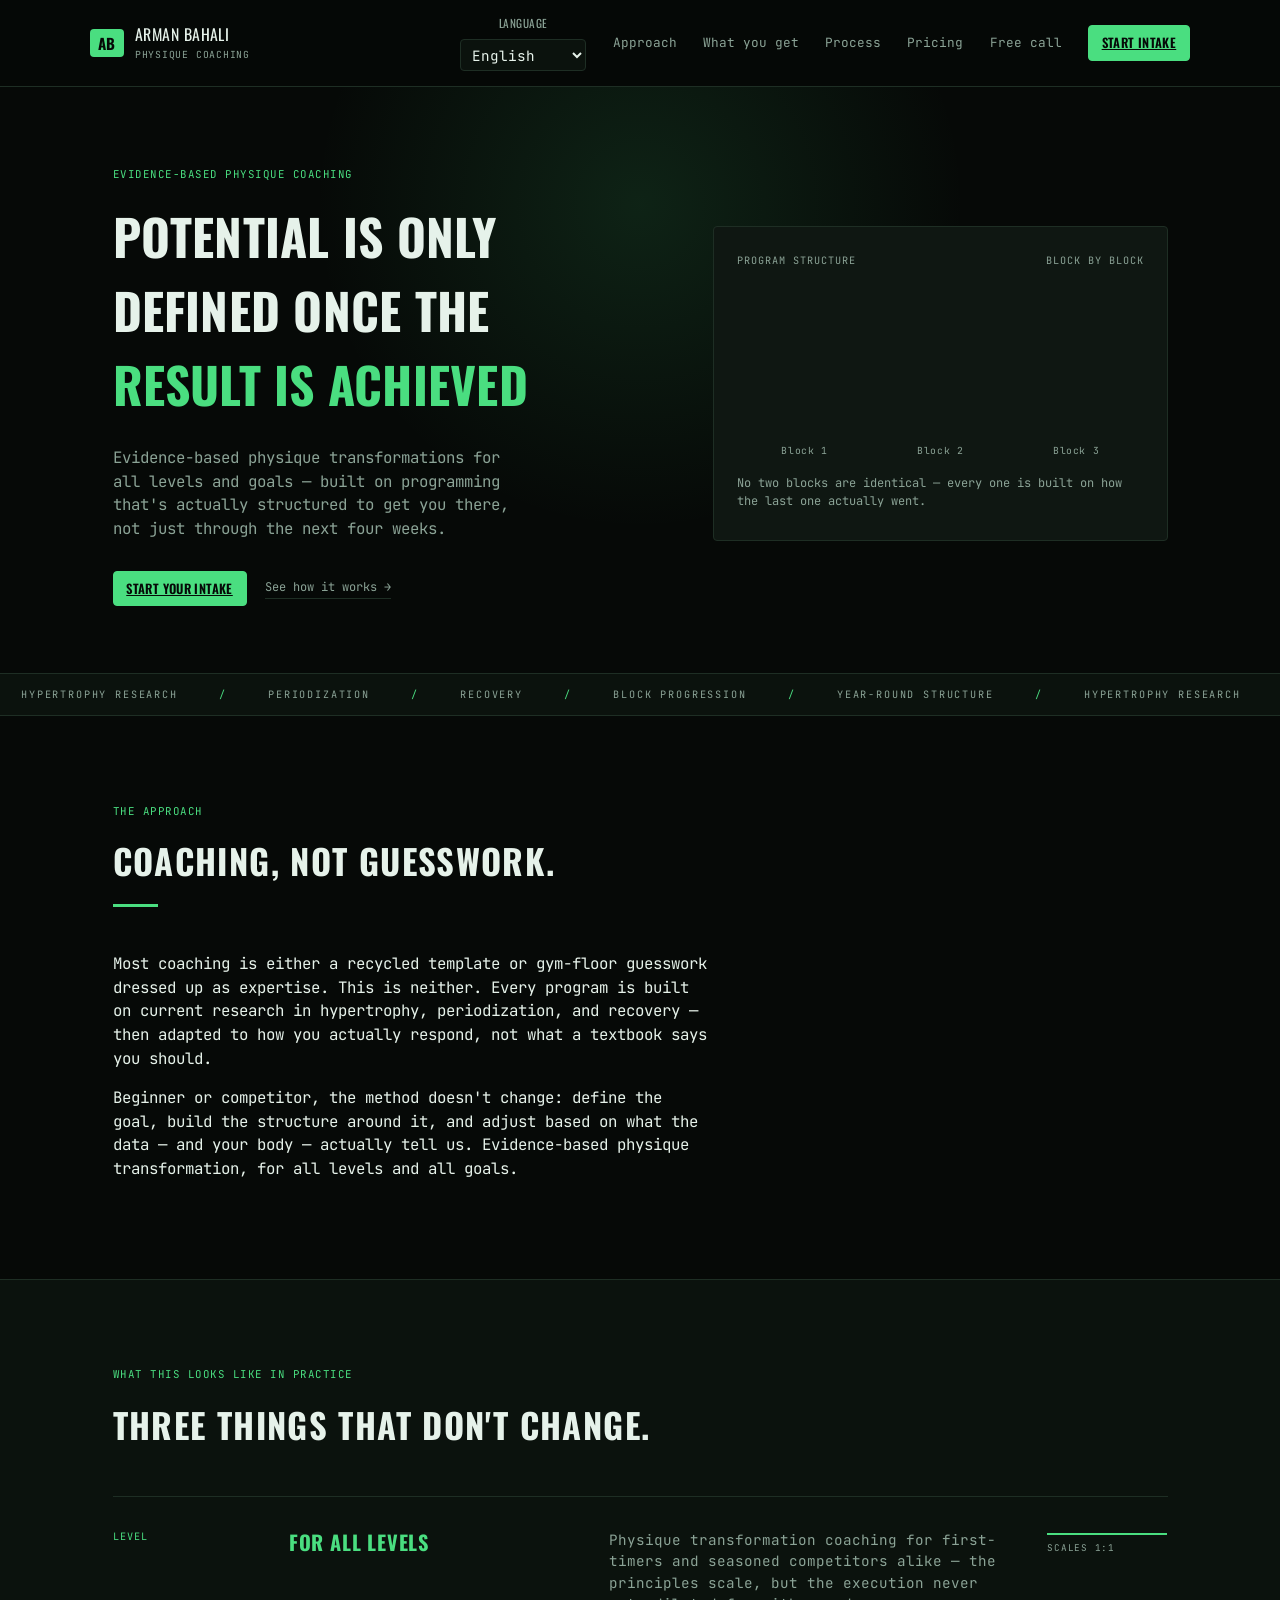
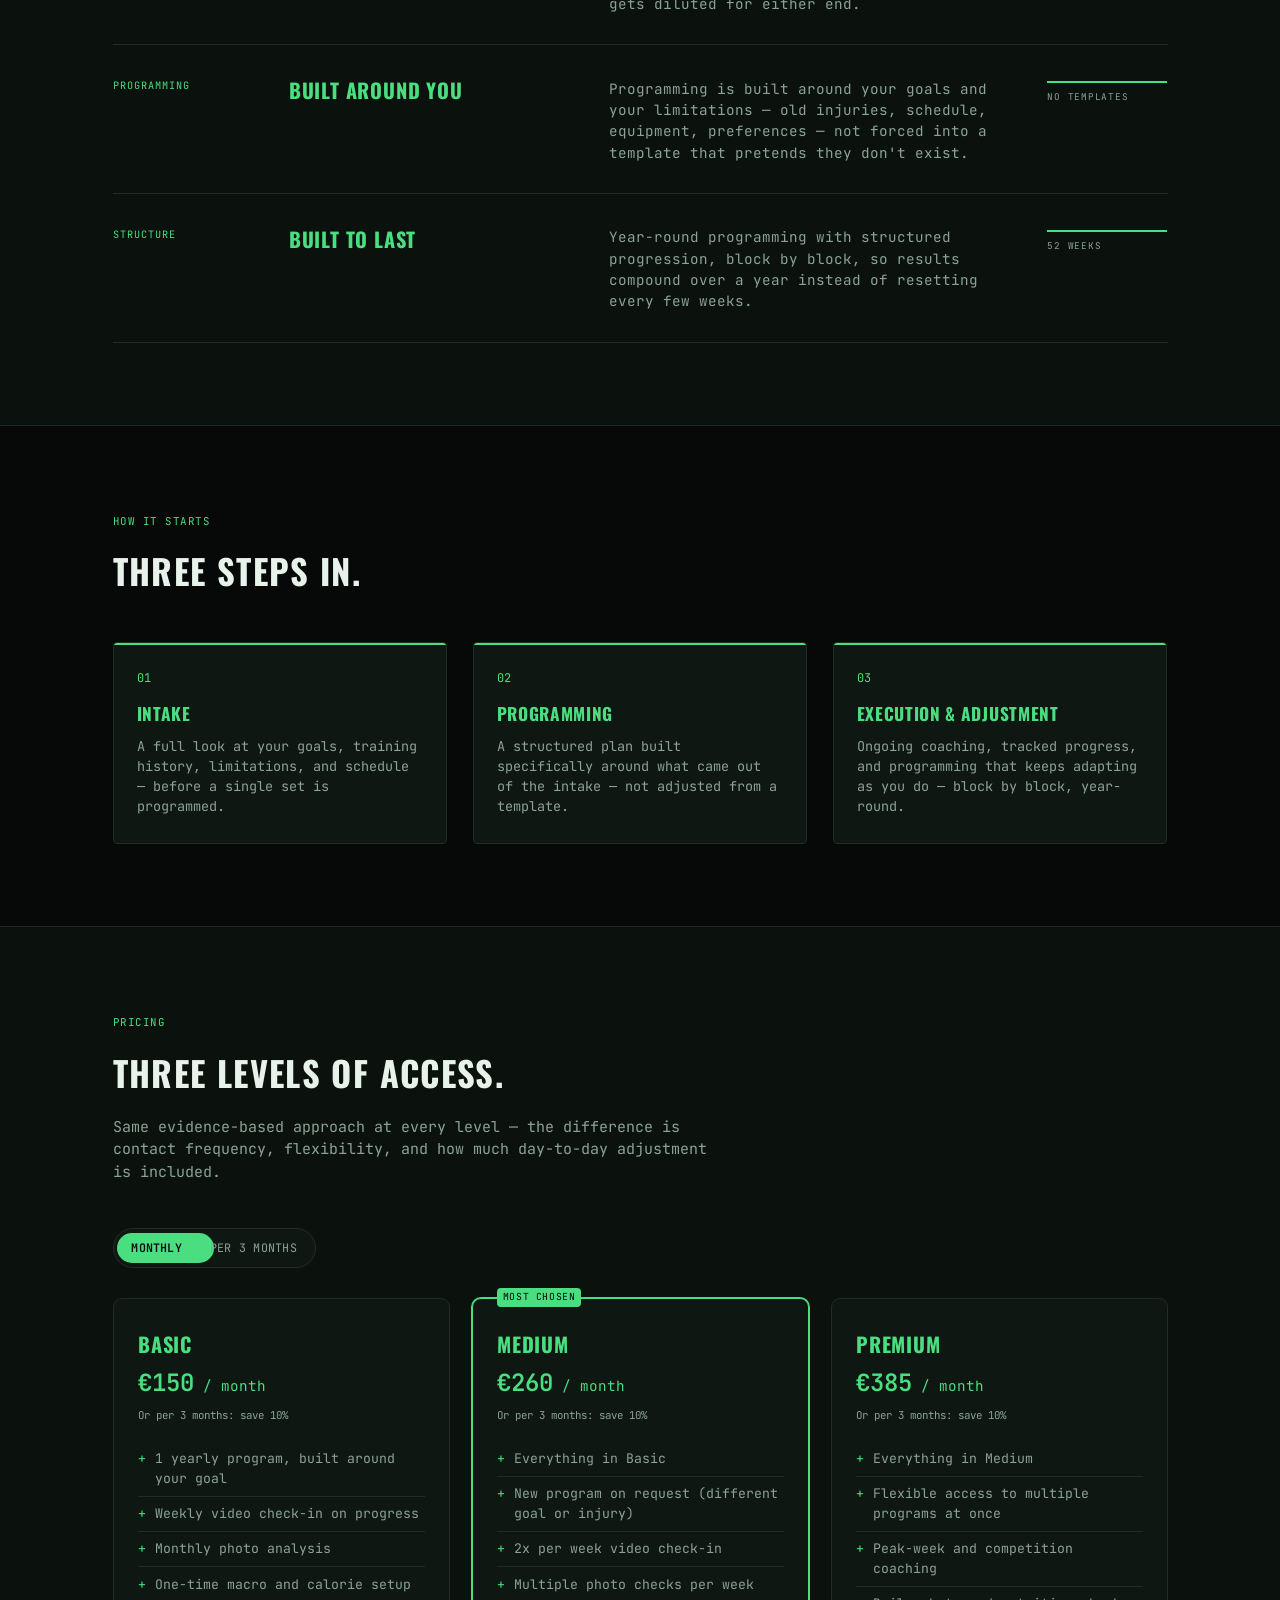
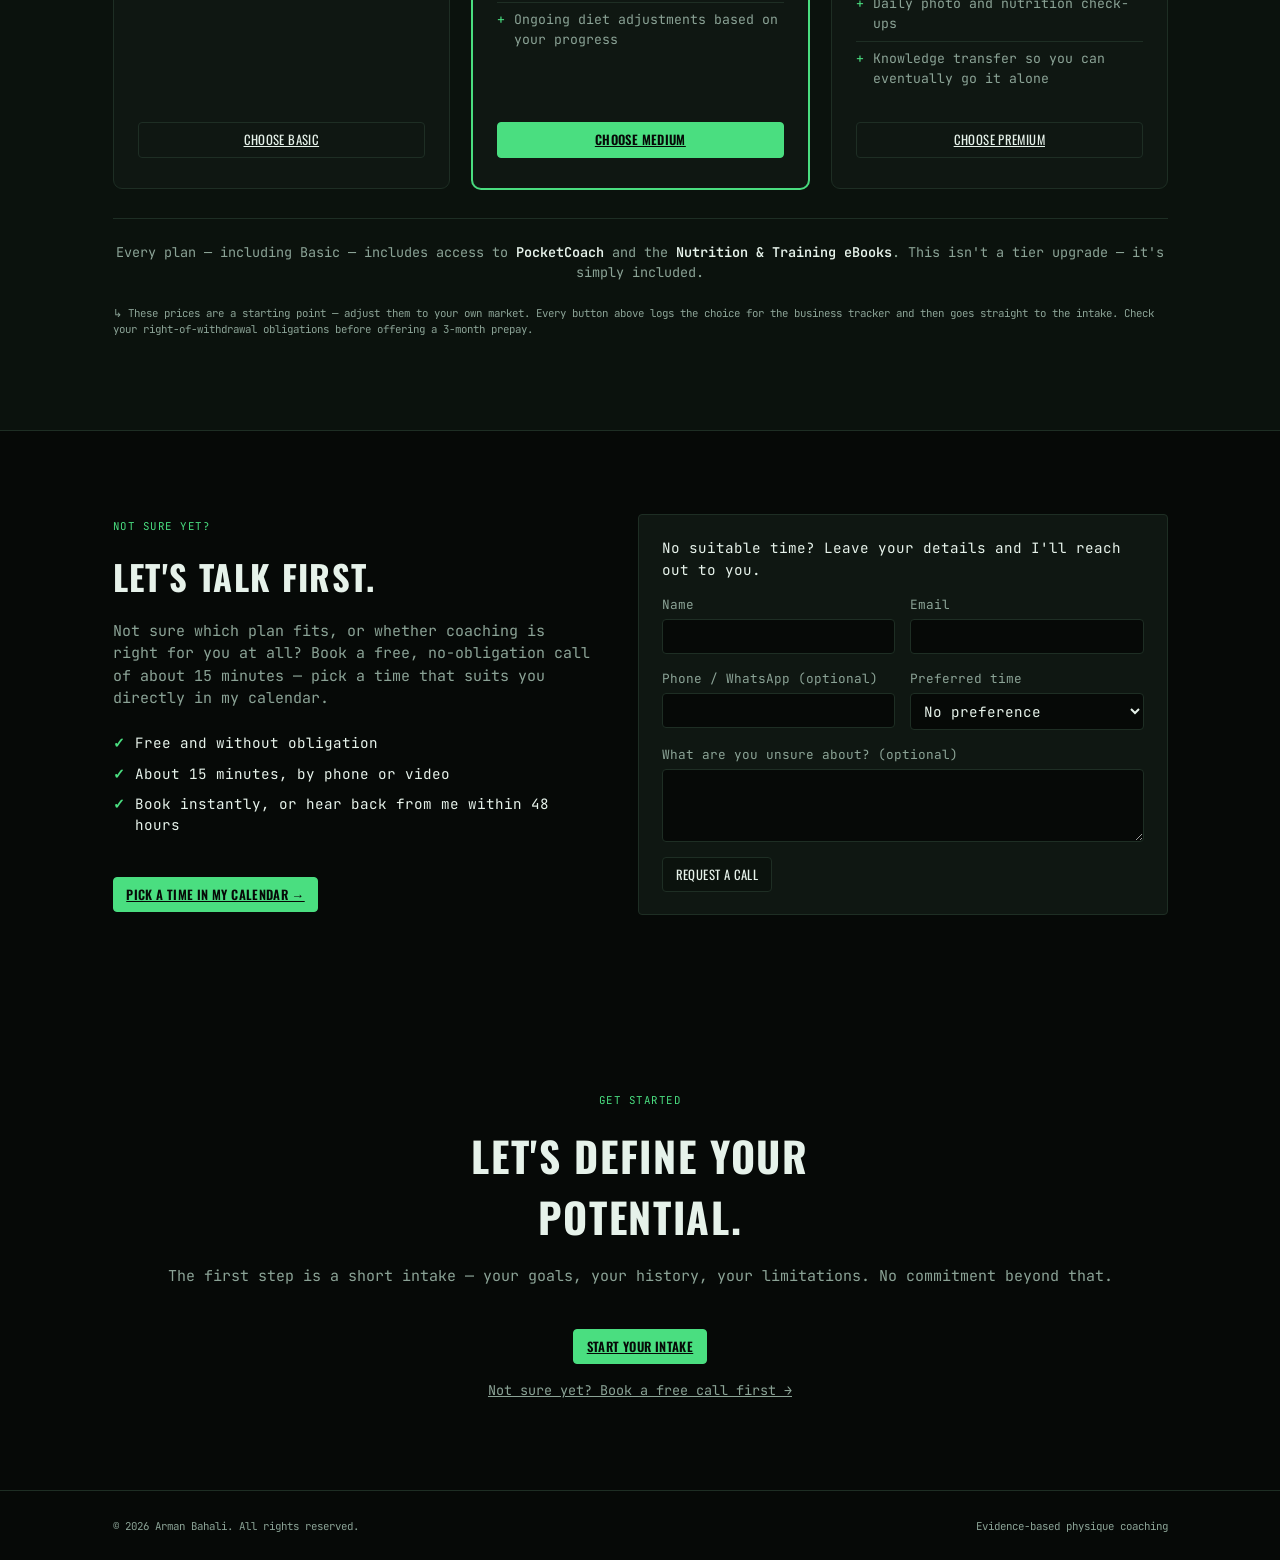
==== commit 85f416e9: "Add "Not sure yet?" free-call section with Calendly booking to homepage Visitors who aren't ready fo" ====
--- a/index.html
+++ b/index.html
@@ -3,13 +3,12 @@
 <head>
 <meta charset="UTF-8">
 <meta name="viewport" content="width=device-width, initial-scale=1.0">
-<meta name="theme-color" content="#060907">
-<title data-i18n="meta.title">Arman Bahali: Evidence-Based Physique Coaching</title>
+<title data-i18n="meta.title">Arman Bahali — Evidence-Based Physique Coaching</title>
 <meta name="description" data-i18n="meta.description" content="Evidence-based physique transformations for all levels and goals. Programming built around what you want and can do, structured to keep working year-round.">
 <link rel="preconnect" href="https://fonts.googleapis.com">
 <link rel="preconnect" href="https://fonts.gstatic.com" crossorigin>
 <link href="https://fonts.googleapis.com/css2?family=JetBrains+Mono:wght@400;500;700&family=Oswald:wght@400;500;600;700&display=swap" rel="stylesheet">
-<link rel="stylesheet" href="styles.css?v=20">
+<link rel="stylesheet" href="styles.css?v=19">
 </head>
 <body class="marketing-page">
 
@@ -42,6 +41,7 @@
       <a class="marketing-nav-link" href="#specs" data-i18n="nav.specs">What you get</a>
       <a class="marketing-nav-link" href="#proces" data-i18n="nav.proces">Process</a>
       <a class="marketing-nav-link" href="#prijzen" data-i18n="nav.prijzen">Pricing</a>
+      <a class="marketing-nav-link" href="#gesprek" data-i18n="nav.gesprek">Free call</a>
       <a class="btn btn--accent" href="intake.html" data-i18n="nav.startIntake">Start intake</a>
     </div>
     <button class="marketing-nav-toggle" id="navToggle" aria-label="Toggle navigation" aria-expanded="false">☰</button>
@@ -61,8 +61,8 @@
   <div class="marketing-container marketing-hero-grid">
     <div>
       <span class="marketing-eyebrow intro-reveal intro-reveal--1" data-i18n="hero.eyebrow">Evidence-based physique coaching</span>
-      <h1 class="intro-reveal-clip intro-reveal--2" data-i18n-html="hero.h1">Potential is only defined once the <span class="hl">result is achieved</span></h1>
-      <p class="marketing-hero-sub intro-reveal intro-reveal--3" data-i18n="hero.sub">Evidence-based physique transformations for all levels and goals, built on programming that's actually structured to get you there, not just through the next four weeks.</p>
+      <h1 class="intro-reveal-clip intro-reveal--2" data-i18n-html="hero.h1">Potential is only<br>defined once the<br><span class="hl">result is achieved</span></h1>
+      <p class="marketing-hero-sub intro-reveal intro-reveal--3" data-i18n="hero.sub">Evidence-based physique transformations for all levels and goals — built on programming that's actually structured to get you there, not just through the next four weeks.</p>
       <div class="marketing-hero-actions intro-reveal intro-reveal--4">
         <a class="btn btn--accent hero-cta-pulse" href="intake.html" data-i18n="hero.actionPrimary">Start your intake</a>
         <a class="secondary" href="#proces" data-i18n="hero.actionSecondary">See how it works →</a>
@@ -93,7 +93,7 @@
       <div class="pg-blocks">
         <span data-i18n="pg.block1">Block 1</span><span data-i18n="pg.block2">Block 2</span><span data-i18n="pg.block3">Block 3</span>
       </div>
-      <p class="pg-caption" data-i18n="pg.caption">No two blocks are identical. Every one is built on how the last one actually went.</p>
+      <p class="pg-caption" data-i18n="pg.caption">No two blocks are identical — every one is built on how the last one actually went.</p>
     </div>
   </div>
 </header>
@@ -116,12 +116,13 @@
 <section id="aanpak" class="marketing-section">
   <div class="marketing-container">
     <div class="marketing-section-head reveal">
+      <span class="marketing-eyebrow" data-i18n="approach.eyebrow">The approach</span>
       <h2 data-i18n="approach.h2">Coaching, not guesswork.</h2>
       <span class="section-head-bar" aria-hidden="true"></span>
     </div>
     <div class="approach-body reveal">
-      <p data-i18n="approach.p1">Most coaching is either a recycled template or gym-floor guesswork dressed up as expertise. This is neither. Every program is built on current research in hypertrophy, periodization, and recovery, then adapted to how you actually respond, not what a textbook says you should.</p>
-      <p data-i18n="approach.p2">Beginner or competitor, the method doesn't change: define the goal, build the structure around it, and adjust based on what the data, and your body, actually tell us. Evidence-based physique transformation, for all levels and all goals.</p>
+      <p data-i18n="approach.p1">Most coaching is either a recycled template or gym-floor guesswork dressed up as expertise. This is neither. Every program is built on current research in hypertrophy, periodization, and recovery — then adapted to how you actually respond, not what a textbook says you should.</p>
+      <p data-i18n="approach.p2">Beginner or competitor, the method doesn't change: define the goal, build the structure around it, and adjust based on what the data — and your body — actually tell us. Evidence-based physique transformation, for all levels and all goals.</p>
     </div>
   </div>
 </section>
@@ -129,19 +130,20 @@
 <section id="specs" class="marketing-section alt">
   <div class="marketing-container">
     <div class="marketing-section-head reveal">
+      <span class="marketing-eyebrow" data-i18n="specs.eyebrow">What this looks like in practice</span>
       <h2 data-i18n="specs.h2">Three things that don't change.</h2>
     </div>
     <div class="spec-list reveal">
       <div class="spec-row">
         <span class="spec-tag" data-i18n="specs.row1.tag">Level</span>
         <h3 data-i18n="specs.row1.h3">For all levels</h3>
-        <p class="spec-desc" data-i18n="specs.row1.desc">Physique transformation coaching for first-timers and seasoned competitors alike. The principles scale, but the execution never gets diluted for either end.</p>
+        <p class="spec-desc" data-i18n="specs.row1.desc">Physique transformation coaching for first-timers and seasoned competitors alike — the principles scale, but the execution never gets diluted for either end.</p>
         <div class="spec-bar"><div class="spec-bar-track"><div class="spec-bar-fill"></div></div><span class="spec-bar-label" data-i18n="specs.row1.barLabel">Scales 1:1</span></div>
       </div>
       <div class="spec-row">
         <span class="spec-tag" data-i18n="specs.row2.tag">Programming</span>
         <h3 data-i18n="specs.row2.h3">Built around you</h3>
-        <p class="spec-desc" data-i18n="specs.row2.desc">Programming is built around your goals and your limitations (old injuries, schedule, equipment, preferences), not forced into a template that pretends they don't exist.</p>
+        <p class="spec-desc" data-i18n="specs.row2.desc">Programming is built around your goals and your limitations — old injuries, schedule, equipment, preferences — not forced into a template that pretends they don't exist.</p>
         <div class="spec-bar"><div class="spec-bar-track"><div class="spec-bar-fill"></div></div><span class="spec-bar-label" data-i18n="specs.row2.barLabel">No templates</span></div>
       </div>
       <div class="spec-row">
@@ -157,6 +159,7 @@
 <section id="proces" class="marketing-section">
   <div class="marketing-container">
     <div class="marketing-section-head reveal">
+      <span class="marketing-eyebrow" data-i18n="process.eyebrow">How it starts</span>
       <h2 data-i18n="process.h2">Three steps in.</h2>
     </div>
     <div class="process-list reveal">
@@ -164,19 +167,19 @@
         <span class="process-item-accent" aria-hidden="true"></span>
         <span class="num mono">01</span>
         <h3 data-i18n="process.step1.h3">Intake</h3>
-        <p data-i18n="process.step1.p">A full look at your goals, training history, limitations, and schedule, all before a single set is programmed.</p>
+        <p data-i18n="process.step1.p">A full look at your goals, training history, limitations, and schedule — before a single set is programmed.</p>
       </div>
       <div class="process-item tilt-card">
         <span class="process-item-accent" aria-hidden="true"></span>
         <span class="num mono">02</span>
         <h3 data-i18n="process.step2.h3">Programming</h3>
-        <p data-i18n="process.step2.p">A structured plan built specifically around what came out of the intake, not adjusted from a template.</p>
+        <p data-i18n="process.step2.p">A structured plan built specifically around what came out of the intake — not adjusted from a template.</p>
       </div>
       <div class="process-item tilt-card">
         <span class="process-item-accent" aria-hidden="true"></span>
         <span class="num mono">03</span>
         <h3 data-i18n="process.step3.h3">Execution &amp; adjustment</h3>
-        <p data-i18n="process.step3.p">Ongoing coaching, tracked progress, and programming that keeps adapting as you do, block by block, year-round.</p>
+        <p data-i18n="process.step3.p">Ongoing coaching, tracked progress, and programming that keeps adapting as you do — block by block, year-round.</p>
       </div>
     </div>
   </div>
@@ -187,7 +190,7 @@
     <div class="marketing-section-head reveal">
       <span class="marketing-eyebrow" data-i18n="pricing.eyebrow">Pricing</span>
       <h2 data-i18n="pricing.h2">Three levels of access.</h2>
-      <p data-i18n="pricing.sub">Same evidence-based approach at every level. The difference is contact frequency, flexibility, and how much day-to-day adjustment is included.</p>
+      <p data-i18n="pricing.sub">Same evidence-based approach at every level — the difference is contact frequency, flexibility, and how much day-to-day adjustment is included.</p>
     </div>
 
     <div class="billing-toggle" id="billingToggle">
@@ -236,16 +239,69 @@
         <a class="btn btn--ghost tier-cta" href="intake.html" data-tier="Premium" data-i18n="tier.premium.cta">Choose Premium</a>
       </div>
     </div>
-    <p class="pricing-inclusion" data-i18n-html="pricing.inclusion">Every plan, including Basic, includes access to <strong>PocketCoach</strong> and the <strong>Nutrition &amp; Training eBooks</strong>. This isn't a tier upgrade, it's simply included.</p>
-    <p class="pricing-note" data-i18n="pricing.note">↳ These prices are a starting point. Adjust them to your own market. Every button above logs the choice for the business tracker and then goes straight to the intake. Check your right-of-withdrawal obligations before offering a 3-month prepay.</p>
+    <p class="pricing-inclusion" data-i18n-html="pricing.inclusion">Every plan — including Basic — includes access to <strong>PocketCoach</strong> and the <strong>Nutrition &amp; Training eBooks</strong>. This isn't a tier upgrade — it's simply included.</p>
+    <p class="pricing-note" data-i18n="pricing.note">↳ These prices are a starting point — adjust them to your own market. Every button above logs the choice for the business tracker and then goes straight to the intake. Check your right-of-withdrawal obligations before offering a 3-month prepay.</p>
   </div>
 </section>
 
+<section id="gesprek" class="marketing-section">
+  <div class="marketing-container call-grid">
+    <div class="marketing-section-head reveal">
+      <span class="marketing-eyebrow" data-i18n="call.eyebrow">Not sure yet?</span>
+      <h2 data-i18n="call.h2">Let's talk first.</h2>
+      <p data-i18n="call.p">Not sure which plan fits, or whether coaching is right for you at all? Book a free, no-obligation call of about 15 minutes. Leave your details and I'll get back to you personally to set a time.</p>
+      <ul class="call-points">
+        <li data-i18n="call.point1">Free and without obligation</li>
+        <li data-i18n="call.point2">About 15 minutes, by phone or video</li>
+        <li data-i18n="call.point3">Book instantly, or hear back from me within 48 hours</li>
+      </ul>
+      <a class="btn btn--accent call-book-btn" href="https://calendly.com/armanbahali/im-interested" target="_blank" rel="noopener" data-i18n="call.bookDirect">Pick a time in my calendar</a>
+    </div>
+
+    <form id="call-form" class="call-form reveal" method="post" novalidate>
+      <p class="call-form__intro call-form__full" data-i18n="call.formIntro">No suitable time? Leave your details and I'll reach out to you.</p>
+      <!-- Web3Forms honeypot: echte bezoekers zien/vullen dit nooit in. -->
+      <input type="checkbox" name="botcheck" class="call-honeypot" tabindex="-1" autocomplete="off" aria-hidden="true">
+      <label>
+        <span data-i18n="call.name">Name</span>
+        <input type="text" name="naam" required autocomplete="name">
+      </label>
+      <label>
+        <span data-i18n="call.email">Email</span>
+        <input type="email" name="email" required autocomplete="email">
+      </label>
+      <label>
+        <span data-i18n="call.phone">Phone / WhatsApp (optional)</span>
+        <input type="tel" name="telefoon" autocomplete="tel">
+      </label>
+      <label>
+        <span data-i18n="call.moment">Preferred time</span>
+        <select name="moment">
+          <option value="geen_voorkeur" data-i18n="call.momentAny">No preference</option>
+          <option value="ochtend" data-i18n="call.momentMorning">Morning</option>
+          <option value="middag" data-i18n="call.momentAfternoon">Afternoon</option>
+          <option value="avond" data-i18n="call.momentEvening">Evening</option>
+        </select>
+      </label>
+      <label class="call-form__full">
+        <span data-i18n="call.message">What are you unsure about? (optional)</span>
+        <textarea name="bericht" rows="3"></textarea>
+      </label>
+      <div class="call-form__full call-form__actions">
+        <button type="submit" class="btn" data-i18n="call.submit">Request a call</button>
+        <p class="call-status" id="call-status" role="status" aria-live="polite"></p>
+      </div>
+    </form>
+  </div>
+</section>
+
 <section class="marketing-cta">
   <div class="marketing-container reveal">
+    <span class="marketing-eyebrow" data-i18n="cta.eyebrow">Get started</span>
     <h2 data-i18n="cta.h2">Let's define your potential.</h2>
-    <p data-i18n="cta.p">The first step is a short intake covering your goals, your history, your limitations. No commitment beyond that.</p>
+    <p data-i18n="cta.p">The first step is a short intake — your goals, your history, your limitations. No commitment beyond that.</p>
     <a class="btn btn--accent" href="intake.html" data-i18n="cta.btn">Start your intake</a>
+    <a class="cta-call-link" href="#gesprek" data-i18n="cta.callLink">Not sure yet? Book a free call first →</a>
   </div>
 </section>
 
@@ -288,7 +344,7 @@
 
   const VERTALINGEN = {
     en: {
-      'meta.title': 'Arman Bahali: Evidence-Based Physique Coaching',
+      'meta.title': 'Arman Bahali — Evidence-Based Physique Coaching',
       'meta.description': 'Evidence-based physique transformations for all levels and goals. Programming built around what you want and can do, structured to keep working year-round.',
       'nav.tag': 'Physique Coaching',
       'nav.aanpak': 'Approach',
@@ -298,8 +354,8 @@
       'nav.startIntake': 'Start intake',
       'taal.label': 'Language',
       'hero.eyebrow': 'Evidence-based physique coaching',
-      'hero.h1': 'Potential is only defined once the <span class="hl">result is achieved</span>',
-      'hero.sub': "Evidence-based physique transformations for all levels and goals, built on programming that's actually structured to get you there, not just through the next four weeks.",
+      'hero.h1': 'Potential is only<br>defined once the<br><span class="hl">result is achieved</span>',
+      'hero.sub': "Evidence-based physique transformations for all levels and goals — built on programming that's actually structured to get you there, not just through the next four weeks.",
       'hero.actionPrimary': 'Start your intake',
       'hero.actionSecondary': 'See how it works →',
       'pg.label1': 'Program structure',
@@ -307,9 +363,9 @@
       'pg.block1': 'Block 1',
       'pg.block2': 'Block 2',
       'pg.block3': 'Block 3',
-      'pg.caption': 'No two blocks are identical. Every one is built on how the last one actually went.',
-      'pg.tooltipPeak': ' · peak week',
-      'pg.tooltipWeek': ' · week ',
+      'pg.caption': 'No two blocks are identical — every one is built on how the last one actually went.',
+      'pg.tooltipPeak': ' — peak week',
+      'pg.tooltipWeek': ' — week ',
       'ticker.item1': 'Hypertrophy research',
       'ticker.item2': 'Periodization',
       'ticker.item3': 'Recovery',
@@ -317,17 +373,17 @@
       'ticker.item5': 'Year-round structure',
       'approach.eyebrow': 'The approach',
       'approach.h2': 'Coaching, not guesswork.',
-      'approach.p1': 'Most coaching is either a recycled template or gym-floor guesswork dressed up as expertise. This is neither. Every program is built on current research in hypertrophy, periodization, and recovery, then adapted to how you actually respond, not what a textbook says you should.',
-      'approach.p2': "Beginner or competitor, the method doesn't change: define the goal, build the structure around it, and adjust based on what the data, and your body, actually tell us. Evidence-based physique transformation, for all levels and all goals.",
+      'approach.p1': 'Most coaching is either a recycled template or gym-floor guesswork dressed up as expertise. This is neither. Every program is built on current research in hypertrophy, periodization, and recovery — then adapted to how you actually respond, not what a textbook says you should.',
+      'approach.p2': "Beginner or competitor, the method doesn't change: define the goal, build the structure around it, and adjust based on what the data — and your body — actually tell us. Evidence-based physique transformation, for all levels and all goals.",
       'specs.eyebrow': 'What this looks like in practice',
       'specs.h2': "Three things that don't change.",
       'specs.row1.tag': 'Level',
       'specs.row1.h3': 'For all levels',
-      'specs.row1.desc': 'Physique transformation coaching for first-timers and seasoned competitors alike. The principles scale, but the execution never gets diluted for either end.',
+      'specs.row1.desc': 'Physique transformation coaching for first-timers and seasoned competitors alike — the principles scale, but the execution never gets diluted for either end.',
       'specs.row1.barLabel': 'Scales 1:1',
       'specs.row2.tag': 'Programming',
       'specs.row2.h3': 'Built around you',
-      'specs.row2.desc': "Programming is built around your goals and your limitations (old injuries, schedule, equipment, preferences), not forced into a template that pretends they don't exist.",
+      'specs.row2.desc': "Programming is built around your goals and your limitations — old injuries, schedule, equipment, preferences — not forced into a template that pretends they don't exist.",
       'specs.row2.barLabel': 'No templates',
       'specs.row3.tag': 'Structure',
       'specs.row3.h3': 'Built to last',
@@ -336,14 +392,14 @@
       'process.eyebrow': 'How it starts',
       'process.h2': 'Three steps in.',
       'process.step1.h3': 'Intake',
-      'process.step1.p': 'A full look at your goals, training history, limitations, and schedule, all before a single set is programmed.',
+      'process.step1.p': 'A full look at your goals, training history, limitations, and schedule — before a single set is programmed.',
       'process.step2.h3': 'Programming',
-      'process.step2.p': 'A structured plan built specifically around what came out of the intake, not adjusted from a template.',
+      'process.step2.p': 'A structured plan built specifically around what came out of the intake — not adjusted from a template.',
       'process.step3.h3': 'Execution & adjustment',
-      'process.step3.p': 'Ongoing coaching, tracked progress, and programming that keeps adapting as you do, block by block, year-round.',
+      'process.step3.p': 'Ongoing coaching, tracked progress, and programming that keeps adapting as you do — block by block, year-round.',
       'pricing.eyebrow': 'Pricing',
       'pricing.h2': 'Three levels of access.',
-      'pricing.sub': 'Same evidence-based approach at every level. The difference is contact frequency, flexibility, and how much day-to-day adjustment is included.',
+      'pricing.sub': 'Same evidence-based approach at every level — the difference is contact frequency, flexibility, and how much day-to-day adjustment is included.',
       'pricing.featuredBadge': 'Most chosen',
       'pricing.perMonth': '/ month',
       'pricing.billingMonthly': 'Monthly',
@@ -351,8 +407,8 @@
       'pricing.perQuarter': '/ 3 months',
       'pricing.quarterlySub': '≈ {amount}/month · paid upfront',
       'pricing.monthlySub': 'Or per 3 months: save {pct}%',
-      'pricing.note': '↳ These prices are a starting point. Adjust them to your own market. Every button above logs the choice for the business tracker and then goes straight to the intake. Check your right-of-withdrawal obligations before offering a 3-month prepay.',
-      'pricing.inclusion': 'Every plan, including Basic, includes access to <strong>PocketCoach</strong> and the <strong>Nutrition &amp; Training eBooks</strong>. This isn\'t a tier upgrade, it\'s simply included.',
+      'pricing.note': '↳ These prices are a starting point — adjust them to your own market. Every button above logs the choice for the business tracker and then goes straight to the intake. Check your right-of-withdrawal obligations before offering a 3-month prepay.',
+      'pricing.inclusion': 'Every plan — including Basic — includes access to <strong>PocketCoach</strong> and the <strong>Nutrition &amp; Training eBooks</strong>. This isn\'t a tier upgrade — it\'s simply included.',
       'tier.basic.name': 'Basic',
       'tier.basic.li1': '1 yearly program, built around your goal',
       'tier.basic.li2': 'Weekly video check-in on progress',
@@ -375,13 +431,37 @@
       'tier.premium.cta': 'Choose Premium',
       'cta.eyebrow': 'Get started',
       'cta.h2': "Let's define your potential.",
-      'cta.p': 'The first step is a short intake covering your goals, your history, your limitations. No commitment beyond that.',
+      'cta.p': 'The first step is a short intake — your goals, your history, your limitations. No commitment beyond that.',
       'cta.btn': 'Start your intake',
+      'nav.gesprek': "Free call",
+      'call.eyebrow': "Not sure yet?",
+      'call.h2': "Let's talk first.",
+      'call.p': "Not sure which plan fits, or whether coaching is right for you at all? Book a free, no-obligation call of about 15 minutes — pick a time that suits you directly in my calendar.",
+      'call.bookDirect': "Pick a time in my calendar →",
+      'call.formIntro': "No suitable time? Leave your details and I'll reach out to you.",
+      'call.point1': "Free and without obligation",
+      'call.point2': "About 15 minutes, by phone or video",
+      'call.point3': "Book instantly, or hear back from me within 48 hours",
+      'call.name': "Name",
+      'call.email': "Email",
+      'call.phone': "Phone / WhatsApp (optional)",
+      'call.moment': "Preferred time",
+      'call.momentAny': "No preference",
+      'call.momentMorning': "Morning",
+      'call.momentAfternoon': "Afternoon",
+      'call.momentEvening': "Evening",
+      'call.message': "What are you unsure about? (optional)",
+      'call.submit': "Request a call",
+      'call.sending': "Sending…",
+      'call.success': "Thanks! I've received your request and will get back to you within 48 hours to set a time.",
+      'call.error': "Something went wrong while sending. Please try again, or email me directly at {email}.",
+      'call.invalid': "Please fill in your name and a valid email address.",
+      'cta.callLink': "Not sure yet? Book a free call first →",
       'footer.rights': 'Arman Bahali. All rights reserved.',
       'footer.tagline': 'Evidence-based physique coaching',
     },
     nl: {
-      'meta.title': 'Arman Bahali: Evidence-Based Fysiek Coaching',
+      'meta.title': 'Arman Bahali — Evidence-Based Fysiek Coaching',
       'meta.description': 'Evidence-based fysiektransformaties, voor elk niveau en elk doel. Programmering gebouwd rond wat jij wilt en kan, opgezet om het hele jaar door te blijven werken.',
       'nav.tag': 'Fysiek Coaching',
       'nav.aanpak': 'Aanpak',
@@ -391,8 +471,8 @@
       'nav.startIntake': 'Start intake',
       'taal.label': 'Taal',
       'hero.eyebrow': 'Evidence-based fysiek coaching',
-      'hero.h1': 'Potentieel telt pas zodra het <span class="hl">resultaat er is</span>',
-      'hero.sub': 'Evidence-based fysiektransformaties voor elk niveau en elk doel, gebouwd op programmering die je écht ergens brengt, niet alleen door de komende vier weken.',
+      'hero.h1': 'Potentieel telt pas<br>zodra het<br><span class="hl">resultaat er is</span>',
+      'hero.sub': 'Evidence-based fysiektransformaties voor elk niveau en elk doel — gebouwd op programmering die je écht ergens brengt, niet alleen door de komende vier weken.',
       'hero.actionPrimary': 'Start je intake',
       'hero.actionSecondary': 'Bekijk hoe het werkt →',
       'pg.label1': 'Programma-opbouw',
@@ -400,9 +480,9 @@
       'pg.block1': 'Blok 1',
       'pg.block2': 'Blok 2',
       'pg.block3': 'Blok 3',
-      'pg.caption': 'Geen twee blokken zijn identiek. Elk blok is gebouwd op hoe het vorige daadwerkelijk ging.',
-      'pg.tooltipPeak': ' · piekweek',
-      'pg.tooltipWeek': ' · week ',
+      'pg.caption': 'Geen twee blokken zijn identiek — elk blok is gebouwd op hoe het vorige daadwerkelijk ging.',
+      'pg.tooltipPeak': ' — piekweek',
+      'pg.tooltipWeek': ' — week ',
       'ticker.item1': 'Hypertrofie-onderzoek',
       'ticker.item2': 'Periodisering',
       'ticker.item3': 'Herstel',
@@ -410,17 +490,17 @@
       'ticker.item5': 'Structuur het hele jaar door',
       'approach.eyebrow': 'De aanpak',
       'approach.h2': 'Coaching, geen giswerk.',
-      'approach.p1': 'De meeste coaching is óf een gerecycled template, óf giswerk op de gym-vloer verpakt als expertise. Dit is geen van beide. Elk programma is gebouwd op actueel onderzoek naar hypertrofie, periodisering en herstel, en wordt daarna aangepast aan hoe jij daadwerkelijk reageert, niet aan wat een boek zegt dat zou moeten.',
-      'approach.p2': 'Beginner of wedstrijdatleet, de methode verandert niet: het doel bepalen, de structuur eromheen bouwen, en bijsturen op basis van wat de data, en je lichaam, je daadwerkelijk vertellen. Evidence-based fysiektransformatie, voor elk niveau en elk doel.',
+      'approach.p1': 'De meeste coaching is óf een gerecycled template, óf giswerk op de gym-vloer verpakt als expertise. Dit is geen van beide. Elk programma is gebouwd op actueel onderzoek naar hypertrofie, periodisering en herstel — en wordt daarna aangepast aan hoe jij daadwerkelijk reageert, niet aan wat een boek zegt dat zou moeten.',
+      'approach.p2': 'Beginner of wedstrijdatleet, de methode verandert niet: het doel bepalen, de structuur eromheen bouwen, en bijsturen op basis van wat de data — en je lichaam — je daadwerkelijk vertellen. Evidence-based fysiektransformatie, voor elk niveau en elk doel.',
       'specs.eyebrow': 'Wat dit in de praktijk betekent',
       'specs.h2': 'Drie dingen die niet veranderen.',
       'specs.row1.tag': 'Niveau',
       'specs.row1.h3': 'Voor elk niveau',
-      'specs.row1.desc': 'Fysiektransformatie-coaching voor beginners én ervaren wedstrijdatleten. De principes schalen mee, maar de uitvoering wordt voor geen van beide uitgehold.',
+      'specs.row1.desc': 'Fysiektransformatie-coaching voor beginners én ervaren wedstrijdatleten — de principes schalen mee, maar de uitvoering wordt voor geen van beide uitgehold.',
       'specs.row1.barLabel': 'Schaalt 1:1',
       'specs.row2.tag': 'Programmering',
       'specs.row2.h3': 'Gebouwd rond jou',
-      'specs.row2.desc': "Programmering wordt gebouwd rond jouw doelen én jouw beperkingen (oude blessures, agenda, materiaal, voorkeuren), niet in een template geperst die doet alsof die niet bestaan.",
+      'specs.row2.desc': "Programmering wordt gebouwd rond jouw doelen én jouw beperkingen — oude blessures, agenda, materiaal, voorkeuren — niet in een template geperst die doet alsof die niet bestaan.",
       'specs.row2.barLabel': 'Geen templates',
       'specs.row3.tag': 'Structuur',
       'specs.row3.h3': 'Gebouwd om te blijven werken',
@@ -429,14 +509,14 @@
       'process.eyebrow': 'Hoe het begint',
       'process.h2': 'Drie stappen erin.',
       'process.step1.h3': 'Intake',
-      'process.step1.p': 'Een volledig beeld van je doelen, trainingsgeschiedenis, beperkingen en agenda, nog voordat er ook maar één set geprogrammeerd wordt.',
+      'process.step1.p': 'Een volledig beeld van je doelen, trainingsgeschiedenis, beperkingen en agenda — voordat er ook maar één set geprogrammeerd wordt.',
       'process.step2.h3': 'Programmering',
-      'process.step2.p': 'Een gestructureerd plan, specifiek gebouwd op wat uit de intake naar voren komt, niet aangepast vanuit een template.',
+      'process.step2.p': 'Een gestructureerd plan, specifiek gebouwd op wat uit de intake naar voren komt — niet aangepast vanuit een template.',
       'process.step3.h3': 'Uitvoering & bijsturing',
-      'process.step3.p': 'Doorlopende coaching, bijgehouden voortgang, en programmering die blijft meebewegen met jou, blok voor blok, het hele jaar door.',
+      'process.step3.p': 'Doorlopende coaching, bijgehouden voortgang, en programmering die blijft meebewegen met jou — blok voor blok, het hele jaar door.',
       'pricing.eyebrow': 'Prijzen',
       'pricing.h2': 'Drie niveaus van toegang.',
-      'pricing.sub': 'Dezelfde evidence-based aanpak op elk niveau. Het verschil zit in contactfrequentie, flexibiliteit, en hoeveel dagelijkse bijsturing erbij zit.',
+      'pricing.sub': 'Dezelfde evidence-based aanpak op elk niveau — het verschil zit in contactfrequentie, flexibiliteit, en hoeveel dagelijkse bijsturing erbij zit.',
       'pricing.featuredBadge': 'Meest gekozen',
       'pricing.perMonth': '/ maand',
       'pricing.billingMonthly': 'Maandelijks',
@@ -444,8 +524,8 @@
       'pricing.perQuarter': '/ 3 maanden',
       'pricing.quarterlySub': '≈ {amount}/maand · in één keer voldaan',
       'pricing.monthlySub': 'Of per 3 maanden: bespaar {pct}%',
-      'pricing.note': '↳ Deze prijzen zijn een startpunt. Pas ze aan naar je eigen markt. Elke knop hierboven logt de keuze voor de business tracker en gaat daarna direct naar de intake. Check je herroepingsrecht-verplichtingen voordat je een 3-maands vooruitbetaling live zet.',
-      'pricing.inclusion': 'Elk pakket, ook Basis, geeft toegang tot <strong>PocketCoach</strong> en de <strong>Nutrition &amp; Training eBooks</strong>. Dit is geen tier-upgrade, het zit gewoon inbegrepen.',
+      'pricing.note': '↳ Deze prijzen zijn een startpunt — pas ze aan naar je eigen markt. Elke knop hierboven logt de keuze voor de business tracker en gaat daarna direct naar de intake. Check je herroepingsrecht-verplichtingen voordat je een 3-maands vooruitbetaling live zet.',
+      'pricing.inclusion': 'Elk pakket — ook Basis — geeft toegang tot <strong>PocketCoach</strong> en de <strong>Nutrition &amp; Training eBooks</strong>. Dit is geen tier-upgrade — het zit gewoon inbegrepen.',
       'tier.basic.name': 'Basis',
       'tier.basic.li1': '1 jaarprogramma, gebouwd rond jouw doel',
       'tier.basic.li2': 'Wekelijkse video check-in voor voortgang',
@@ -468,13 +548,37 @@
       'tier.premium.cta': 'Kies Premium',
       'cta.eyebrow': 'Aan de slag',
       'cta.h2': 'Laten we je potentieel bepalen.',
-      'cta.p': 'De eerste stap is een korte intake over je doelen, je geschiedenis, je beperkingen. Geen verplichting daarna.',
+      'cta.p': 'De eerste stap is een korte intake — je doelen, je geschiedenis, je beperkingen. Geen verplichting daarna.',
       'cta.btn': 'Start je intake',
+      'nav.gesprek': "Gratis gesprek",
+      'call.eyebrow': "Twijfel je nog?",
+      'call.h2': "Laten we eerst even praten.",
+      'call.p': "Weet je niet zeker welk pakket past, of of coaching überhaupt iets voor je is? Plan een gratis, vrijblijvend gesprek van zo'n 15 minuten — kies direct een moment dat jou uitkomt in mijn agenda.",
+      'call.bookDirect': "Kies een moment in mijn agenda →",
+      'call.formIntro': "Geen geschikt moment? Laat je gegevens achter en ik neem contact met je op.",
+      'call.point1': "Gratis en vrijblijvend",
+      'call.point2': "Zo'n 15 minuten, telefonisch of via video",
+      'call.point3': "Direct inplannen, of binnen 48 uur antwoord van mij",
+      'call.name': "Naam",
+      'call.email': "E-mail",
+      'call.phone': "Telefoon / WhatsApp (optioneel)",
+      'call.moment': "Voorkeursmoment",
+      'call.momentAny': "Geen voorkeur",
+      'call.momentMorning': "Ochtend",
+      'call.momentAfternoon': "Middag",
+      'call.momentEvening': "Avond",
+      'call.message': "Waar twijfel je over? (optioneel)",
+      'call.submit': "Vraag een gesprek aan",
+      'call.sending': "Versturen…",
+      'call.success': "Bedankt! Ik heb je aanvraag ontvangen en neem binnen 48 uur contact op om een moment te prikken.",
+      'call.error': "Er ging iets mis bij het versturen. Probeer het opnieuw, of mail me direct op {email}.",
+      'call.invalid': "Vul je naam en een geldig e-mailadres in.",
+      'cta.callLink': "Twijfel je nog? Plan eerst een gratis gesprek →",
       'footer.rights': 'Arman Bahali. Alle rechten voorbehouden.',
       'footer.tagline': 'Evidence-based fysiek coaching',
     },
     es: {
-      'meta.title': 'Arman Bahali: Coaching Físico Basado en Evidencia',
+      'meta.title': 'Arman Bahali — Coaching Físico Basado en Evidencia',
       'meta.description': 'Transformaciones físicas basadas en evidencia para todos los niveles y objetivos. Programación construida en torno a lo que quieres y puedes hacer, estructurada para seguir funcionando todo el año.',
       'nav.tag': 'Coaching Físico',
       'nav.aanpak': 'Enfoque',
@@ -484,8 +588,8 @@
       'nav.startIntake': 'Iniciar admisión',
       'taal.label': 'Idioma',
       'hero.eyebrow': 'Coaching físico basado en evidencia',
-      'hero.h1': 'El potencial solo cuenta cuando <span class="hl">se logra el resultado</span>',
-      'hero.sub': 'Transformaciones físicas basadas en evidencia para todos los niveles y objetivos, construidas sobre una programación realmente estructurada para llevarte allí, no solo para las próximas cuatro semanas.',
+      'hero.h1': 'El potencial solo<br>cuenta cuando<br><span class="hl">se logra el resultado</span>',
+      'hero.sub': 'Transformaciones físicas basadas en evidencia para todos los niveles y objetivos — construidas sobre una programación realmente estructurada para llevarte allí, no solo para las próximas cuatro semanas.',
       'hero.actionPrimary': 'Comienza tu admisión',
       'hero.actionSecondary': 'Mira cómo funciona →',
       'pg.label1': 'Estructura del programa',
@@ -493,9 +597,9 @@
       'pg.block1': 'Bloque 1',
       'pg.block2': 'Bloque 2',
       'pg.block3': 'Bloque 3',
-      'pg.caption': 'No hay dos bloques iguales. Cada uno se construye según cómo fue realmente el anterior.',
-      'pg.tooltipPeak': ' · semana pico',
-      'pg.tooltipWeek': ' · semana ',
+      'pg.caption': 'No hay dos bloques iguales — cada uno se construye según cómo fue realmente el anterior.',
+      'pg.tooltipPeak': ' — semana pico',
+      'pg.tooltipWeek': ' — semana ',
       'ticker.item1': 'Investigación en hipertrofia',
       'ticker.item2': 'Periodización',
       'ticker.item3': 'Recuperación',
@@ -503,17 +607,17 @@
       'ticker.item5': 'Estructura todo el año',
       'approach.eyebrow': 'El enfoque',
       'approach.h2': 'Coaching, no suposiciones.',
-      'approach.p1': 'La mayoría del coaching es una plantilla reciclada o suposiciones de gimnasio disfrazadas de experiencia. Esto no es ninguna de las dos. Cada programa se basa en investigación actual sobre hipertrofia, periodización y recuperación, y luego se adapta a cómo respondes realmente, no a lo que dice un libro que deberías hacer.',
-      'approach.p2': 'Principiante o competidor, el método no cambia: definir el objetivo, construir la estructura en torno a él, y ajustar según lo que realmente indican los datos, y tu cuerpo. Transformación física basada en evidencia, para todos los niveles y objetivos.',
+      'approach.p1': 'La mayoría del coaching es una plantilla reciclada o suposiciones de gimnasio disfrazadas de experiencia. Esto no es ninguna de las dos. Cada programa se basa en investigación actual sobre hipertrofia, periodización y recuperación — y luego se adapta a cómo respondes realmente, no a lo que dice un libro que deberías hacer.',
+      'approach.p2': 'Principiante o competidor, el método no cambia: definir el objetivo, construir la estructura en torno a él, y ajustar según lo que realmente indican los datos — y tu cuerpo. Transformación física basada en evidencia, para todos los niveles y objetivos.',
       'specs.eyebrow': 'Cómo se ve esto en la práctica',
       'specs.h2': 'Tres cosas que no cambian.',
       'specs.row1.tag': 'Nivel',
       'specs.row1.h3': 'Para todos los niveles',
-      'specs.row1.desc': 'Coaching de transformación física tanto para principiantes como para competidores experimentados. Los principios se adaptan, pero la ejecución nunca se diluye para ninguno de los dos.',
+      'specs.row1.desc': 'Coaching de transformación física tanto para principiantes como para competidores experimentados — los principios se adaptan, pero la ejecución nunca se diluye para ninguno de los dos.',
       'specs.row1.barLabel': 'Escala 1:1',
       'specs.row2.tag': 'Programación',
       'specs.row2.h3': 'Construido en torno a ti',
-      'specs.row2.desc': 'La programación se construye en torno a tus objetivos y tus limitaciones (lesiones antiguas, agenda, equipamiento, preferencias), sin forzarla en una plantilla que finge que no existen.',
+      'specs.row2.desc': 'La programación se construye en torno a tus objetivos y tus limitaciones — lesiones antiguas, agenda, equipamiento, preferencias — sin forzarla en una plantilla que finge que no existen.',
       'specs.row2.barLabel': 'Sin plantillas',
       'specs.row3.tag': 'Estructura',
       'specs.row3.h3': 'Construido para durar',
@@ -522,14 +626,14 @@
       'process.eyebrow': 'Cómo empieza',
       'process.h2': 'Tres pasos para entrar.',
       'process.step1.h3': 'Admisión',
-      'process.step1.p': 'Una mirada completa a tus objetivos, historial de entrenamiento, limitaciones y agenda, antes de programar una sola serie.',
+      'process.step1.p': 'Una mirada completa a tus objetivos, historial de entrenamiento, limitaciones y agenda — antes de programar una sola serie.',
       'process.step2.h3': 'Programación',
-      'process.step2.p': 'Un plan estructurado, construido específicamente en base a lo que surgió de la admisión, no ajustado desde una plantilla.',
+      'process.step2.p': 'Un plan estructurado, construido específicamente en base a lo que surgió de la admisión — no ajustado desde una plantilla.',
       'process.step3.h3': 'Ejecución y ajuste',
-      'process.step3.p': 'Coaching continuo, progreso registrado, y programación que sigue adaptándose contigo, bloque por bloque, todo el año.',
+      'process.step3.p': 'Coaching continuo, progreso registrado, y programación que sigue adaptándose contigo — bloque por bloque, todo el año.',
       'pricing.eyebrow': 'Precios',
       'pricing.h2': 'Tres niveles de acceso.',
-      'pricing.sub': 'El mismo enfoque basado en evidencia en cada nivel. La diferencia está en la frecuencia de contacto, la flexibilidad, y cuánto ajuste diario está incluido.',
+      'pricing.sub': 'El mismo enfoque basado en evidencia en cada nivel — la diferencia está en la frecuencia de contacto, la flexibilidad, y cuánto ajuste diario está incluido.',
       'pricing.featuredBadge': 'Más elegido',
       'pricing.perMonth': '/ mes',
       'pricing.billingMonthly': 'Mensual',
@@ -537,8 +641,8 @@
       'pricing.perQuarter': '/ 3 meses',
       'pricing.quarterlySub': '≈ {amount}/mes · pagado por adelantado',
       'pricing.monthlySub': 'O cada 3 meses: ahorra {pct}%',
-      'pricing.note': '↳ Estos precios son un punto de partida. Ajústalos a tu propio mercado. Cada botón de arriba registra la elección para el business tracker y luego va directo a la admisión. Revisa tus obligaciones de derecho de desistimiento antes de ofrecer un prepago de 3 meses.',
-      'pricing.inclusion': 'Todos los planes, incluido Básico, incluyen acceso a <strong>PocketCoach</strong> y a los <strong>Nutrition &amp; Training eBooks</strong>. No es una mejora de nivel, simplemente está incluido.',
+      'pricing.note': '↳ Estos precios son un punto de partida — ajústalos a tu propio mercado. Cada botón de arriba registra la elección para el business tracker y luego va directo a la admisión. Revisa tus obligaciones de derecho de desistimiento antes de ofrecer un prepago de 3 meses.',
+      'pricing.inclusion': 'Todos los planes — incluido Básico — incluyen acceso a <strong>PocketCoach</strong> y a los <strong>Nutrition &amp; Training eBooks</strong>. No es una mejora de nivel — simplemente está incluido.',
       'tier.basic.name': 'Básico',
       'tier.basic.li1': '1 programa anual, construido en torno a tu objetivo',
       'tier.basic.li2': 'Videollamada semanal de seguimiento',
@@ -561,13 +665,37 @@
       'tier.premium.cta': 'Elegir Premium',
       'cta.eyebrow': 'Empieza ya',
       'cta.h2': 'Definamos tu potencial.',
-      'cta.p': 'El primer paso es una breve admisión sobre tus objetivos, tu historial, tus limitaciones. Sin compromiso después.',
+      'cta.p': 'El primer paso es una breve admisión — tus objetivos, tu historial, tus limitaciones. Sin compromiso después.',
       'cta.btn': 'Comienza tu admisión',
+      'nav.gesprek': "Llamada gratis",
+      'call.eyebrow': "¿Todavía no estás seguro?",
+      'call.h2': "Hablemos primero.",
+      'call.p': "¿No sabes qué plan te conviene, o si el coaching es para ti? Reserva una llamada gratuita y sin compromiso de unos 15 minutos — elige directamente en mi calendario el momento que mejor te venga.",
+      'call.bookDirect': "Elige un momento en mi calendario →",
+      'call.formIntro': "¿Ningún horario te va bien? Deja tus datos y me pondré en contacto contigo.",
+      'call.point1': "Gratis y sin compromiso",
+      'call.point2': "Unos 15 minutos, por teléfono o videollamada",
+      'call.point3': "Reserva al instante, o te respondo en menos de 48 horas",
+      'call.name': "Nombre",
+      'call.email': "Correo electrónico",
+      'call.phone': "Teléfono / WhatsApp (opcional)",
+      'call.moment': "Momento preferido",
+      'call.momentAny': "Sin preferencia",
+      'call.momentMorning': "Mañana",
+      'call.momentAfternoon': "Tarde",
+      'call.momentEvening': "Noche",
+      'call.message': "¿Sobre qué tienes dudas? (opcional)",
+      'call.submit': "Solicitar una llamada",
+      'call.sending': "Enviando…",
+      'call.success': "¡Gracias! He recibido tu solicitud y me pondré en contacto contigo en menos de 48 horas para acordar un momento.",
+      'call.error': "Algo salió mal al enviar. Inténtalo de nuevo o escríbeme directamente a {email}.",
+      'call.invalid': "Introduce tu nombre y un correo electrónico válido.",
+      'cta.callLink': "¿Todavía dudas? Reserva primero una llamada gratis →",
       'footer.rights': 'Arman Bahali. Todos los derechos reservados.',
       'footer.tagline': 'Coaching físico basado en evidencia',
     },
     pt: {
-      'meta.title': 'Arman Bahali: Coaching Físico Baseado em Evidências',
+      'meta.title': 'Arman Bahali — Coaching Físico Baseado em Evidências',
       'meta.description': 'Transformações físicas baseadas em evidências para todos os níveis e objetivos. Programação construída em torno do que você quer e pode fazer, estruturada para continuar funcionando o ano todo.',
       'nav.tag': 'Coaching Físico',
       'nav.aanpak': 'Abordagem',
@@ -577,8 +705,8 @@
       'nav.startIntake': 'Iniciar admissão',
       'taal.label': 'Idioma',
       'hero.eyebrow': 'Coaching físico baseado em evidências',
-      'hero.h1': 'O potencial só conta quando <span class="hl">o resultado é alcançado</span>',
-      'hero.sub': 'Transformações físicas baseadas em evidências para todos os níveis e objetivos, construídas sobre uma programação realmente estruturada para te levar lá, não apenas pelas próximas quatro semanas.',
+      'hero.h1': 'O potencial só<br>conta quando<br><span class="hl">o resultado é alcançado</span>',
+      'hero.sub': 'Transformações físicas baseadas em evidências para todos os níveis e objetivos — construídas sobre uma programação realmente estruturada para te levar lá, não apenas pelas próximas quatro semanas.',
       'hero.actionPrimary': 'Comece sua admissão',
       'hero.actionSecondary': 'Veja como funciona →',
       'pg.label1': 'Estrutura do programa',
@@ -586,9 +714,9 @@
       'pg.block1': 'Bloco 1',
       'pg.block2': 'Bloco 2',
       'pg.block3': 'Bloco 3',
-      'pg.caption': 'Nenhum bloco é igual ao outro. Cada um é construído com base em como o anterior realmente foi.',
-      'pg.tooltipPeak': ' · semana de pico',
-      'pg.tooltipWeek': ' · semana ',
+      'pg.caption': 'Nenhum bloco é igual ao outro — cada um é construído com base em como o anterior realmente foi.',
+      'pg.tooltipPeak': ' — semana de pico',
+      'pg.tooltipWeek': ' — semana ',
       'ticker.item1': 'Pesquisa em hipertrofia',
       'ticker.item2': 'Periodização',
       'ticker.item3': 'Recuperação',
@@ -596,17 +724,17 @@
       'ticker.item5': 'Estrutura o ano todo',
       'approach.eyebrow': 'A abordagem',
       'approach.h2': 'Coaching, não achismo.',
-      'approach.p1': 'A maioria do coaching é um modelo reciclado ou achismo de academia disfarçado de expertise. Isto não é nenhum dos dois. Todo programa é construído com base em pesquisas atuais sobre hipertrofia, periodização e recuperação, e depois adaptado a como você realmente responde, não ao que um livro diz que você deveria fazer.',
-      'approach.p2': 'Iniciante ou competidor, o método não muda: definir o objetivo, construir a estrutura em torno dele, e ajustar com base no que os dados, e o seu corpo, realmente dizem. Transformação física baseada em evidências, para todos os níveis e objetivos.',
+      'approach.p1': 'A maioria do coaching é um modelo reciclado ou achismo de academia disfarçado de expertise. Isto não é nenhum dos dois. Todo programa é construído com base em pesquisas atuais sobre hipertrofia, periodização e recuperação — e depois adaptado a como você realmente responde, não ao que um livro diz que você deveria fazer.',
+      'approach.p2': 'Iniciante ou competidor, o método não muda: definir o objetivo, construir a estrutura em torno dele, e ajustar com base no que os dados — e o seu corpo — realmente dizem. Transformação física baseada em evidências, para todos os níveis e objetivos.',
       'specs.eyebrow': 'Como isso funciona na prática',
       'specs.h2': 'Três coisas que não mudam.',
       'specs.row1.tag': 'Nível',
       'specs.row1.h3': 'Para todos os níveis',
-      'specs.row1.desc': 'Coaching de transformação física tanto para iniciantes quanto para competidores experientes. Os princípios se ajustam, mas a execução nunca é diluída para nenhum dos dois.',
+      'specs.row1.desc': 'Coaching de transformação física tanto para iniciantes quanto para competidores experientes — os princípios se ajustam, mas a execução nunca é diluída para nenhum dos dois.',
       'specs.row1.barLabel': 'Escala 1:1',
       'specs.row2.tag': 'Programação',
       'specs.row2.h3': 'Construído em torno de você',
-      'specs.row2.desc': 'A programação é construída em torno dos seus objetivos e das suas limitações (lesões antigas, agenda, equipamento, preferências), sem forçá-la em um modelo que finge que elas não existem.',
+      'specs.row2.desc': 'A programação é construída em torno dos seus objetivos e das suas limitações — lesões antigas, agenda, equipamento, preferências — sem forçá-la em um modelo que finge que elas não existem.',
       'specs.row2.barLabel': 'Sem modelos prontos',
       'specs.row3.tag': 'Estrutura',
       'specs.row3.h3': 'Construído para durar',
@@ -615,14 +743,14 @@
       'process.eyebrow': 'Como começa',
       'process.h2': 'Três passos para entrar.',
       'process.step1.h3': 'Admissão',
-      'process.step1.p': 'Um panorama completo dos seus objetivos, histórico de treino, limitações e agenda, antes de uma única série ser programada.',
+      'process.step1.p': 'Um panorama completo dos seus objetivos, histórico de treino, limitações e agenda — antes de uma única série ser programada.',
       'process.step2.h3': 'Programação',
-      'process.step2.p': 'Um plano estruturado, construído especificamente com base no que surgiu da admissão, não ajustado a partir de um modelo.',
+      'process.step2.p': 'Um plano estruturado, construído especificamente com base no que surgiu da admissão — não ajustado a partir de um modelo.',
       'process.step3.h3': 'Execução e ajuste',
-      'process.step3.p': 'Coaching contínuo, progresso acompanhado, e programação que continua se adaptando junto com você, bloco por bloco, o ano todo.',
+      'process.step3.p': 'Coaching contínuo, progresso acompanhado, e programação que continua se adaptando junto com você — bloco por bloco, o ano todo.',
       'pricing.eyebrow': 'Preços',
       'pricing.h2': 'Três níveis de acesso.',
-      'pricing.sub': 'A mesma abordagem baseada em evidências em cada nível. A diferença está na frequência de contato, flexibilidade, e quanto ajuste do dia a dia está incluído.',
+      'pricing.sub': 'A mesma abordagem baseada em evidências em cada nível — a diferença está na frequência de contato, flexibilidade, e quanto ajuste do dia a dia está incluído.',
       'pricing.featuredBadge': 'Mais escolhido',
       'pricing.perMonth': '/ mês',
       'pricing.billingMonthly': 'Mensal',
@@ -630,8 +758,8 @@
       'pricing.perQuarter': '/ 3 meses',
       'pricing.quarterlySub': '≈ {amount}/mês · pago antecipadamente',
       'pricing.monthlySub': 'Ou a cada 3 meses: economize {pct}%',
-      'pricing.note': '↳ Estes preços são um ponto de partida. Ajuste-os ao seu próprio mercado. Cada botão acima registra a escolha para o business tracker e depois vai direto para a admissão. Verifique suas obrigações de direito de arrependimento antes de oferecer um pré-pagamento de 3 meses.',
-      'pricing.inclusion': 'Todos os planos, incluindo o Básico, incluem acesso ao <strong>PocketCoach</strong> e aos <strong>Nutrition &amp; Training eBooks</strong>. Isto não é um upgrade de tier, está simplesmente incluído.',
+      'pricing.note': '↳ Estes preços são um ponto de partida — ajuste-os ao seu próprio mercado. Cada botão acima registra a escolha para o business tracker e depois vai direto para a admissão. Verifique suas obrigações de direito de arrependimento antes de oferecer um pré-pagamento de 3 meses.',
+      'pricing.inclusion': 'Todos os planos — incluindo o Básico — incluem acesso ao <strong>PocketCoach</strong> e aos <strong>Nutrition &amp; Training eBooks</strong>. Isto não é um upgrade de tier — está simplesmente incluído.',
       'tier.basic.name': 'Básico',
       'tier.basic.li1': '1 programa anual, construído em torno do seu objetivo',
       'tier.basic.li2': 'Videochamada semanal de acompanhamento',
@@ -654,8 +782,32 @@
       'tier.premium.cta': 'Escolher Premium',
       'cta.eyebrow': 'Comece agora',
       'cta.h2': 'Vamos definir o seu potencial.',
-      'cta.p': 'O primeiro passo é uma breve admissão sobre seus objetivos, seu histórico, suas limitações. Sem compromisso depois disso.',
+      'cta.p': 'O primeiro passo é uma breve admissão — seus objetivos, seu histórico, suas limitações. Sem compromisso depois disso.',
       'cta.btn': 'Comece sua admissão',
+      'nav.gesprek': "Chamada grátis",
+      'call.eyebrow': "Ainda tem dúvidas?",
+      'call.h2': "Vamos conversar primeiro.",
+      'call.p': "Não sabe qual plano combina com você, ou se coaching é para você? Agende uma chamada gratuita e sem compromisso de cerca de 15 minutos — escolha diretamente na minha agenda o horário que for melhor para você.",
+      'call.bookDirect': "Escolha um horário na minha agenda →",
+      'call.formIntro': "Nenhum horário serve? Deixe seus dados e eu entro em contato.",
+      'call.point1': "Grátis e sem compromisso",
+      'call.point2': "Cerca de 15 minutos, por telefone ou vídeo",
+      'call.point3': "Agende na hora, ou receba minha resposta em até 48 horas",
+      'call.name': "Nome",
+      'call.email': "E-mail",
+      'call.phone': "Telefone / WhatsApp (opcional)",
+      'call.moment': "Horário preferido",
+      'call.momentAny': "Sem preferência",
+      'call.momentMorning': "Manhã",
+      'call.momentAfternoon': "Tarde",
+      'call.momentEvening': "Noite",
+      'call.message': "Sobre o que você tem dúvidas? (opcional)",
+      'call.submit': "Solicitar uma chamada",
+      'call.sending': "Enviando…",
+      'call.success': "Obrigado! Recebi sua solicitação e entrarei em contato em até 48 horas para marcarmos um horário.",
+      'call.error': "Algo deu errado no envio. Tente novamente ou me envie um e-mail diretamente para {email}.",
+      'call.invalid': "Preencha seu nome e um e-mail válido.",
+      'cta.callLink': "Ainda em dúvida? Agende primeiro uma chamada grátis →",
       'footer.rights': 'Arman Bahali. Todos os direitos reservados.',
       'footer.tagline': 'Coaching físico baseado em evidências',
     },
@@ -687,6 +839,10 @@
     document.title = dict['meta.title'];
     document.querySelector('meta[name="description"]').setAttribute('content', dict['meta.description']);
     document.querySelector('.price-card.featured').setAttribute('data-featured-label', dict['pricing.featuredBadge']);
+
+    // Een eerder getoonde gespreksaanvraag-melding staat nog in de oude taal.
+    const callStatusEl = document.getElementById('call-status');
+    if (callStatusEl) { callStatusEl.textContent = ''; callStatusEl.className = 'call-status'; }
 
     document.getElementById('taal-keuze').value = taal;
     localStorage.setItem(TAAL_KEY, taal);
@@ -860,6 +1016,85 @@
       }
     });
   });
+
+  // ---- Gesprek aanvragen (#gesprek) ----
+  // Voor bezoekers die nog twijfelen: in plaats van de intake een korte
+  // belverzoek-aanvraag die via Web3Forms naar Arman gemaild wordt (zelfde
+  // public key als verstuurNaarArman() in client.js). Geen Firestore-write en
+  // geen business-tracker-lead — het is een contactverzoek, geen tier-keuze.
+  // De e-mail zelf is altijd Nederlands, ongeacht de taal van de bezoeker.
+  const WEB3FORMS_ACCESS_KEY = '4e27ae27-18e9-4a54-bdc7-bd8c4e316a48';
+  const WEB3FORMS_ENDPOINT = 'https://api.web3forms.com/submit';
+  const CONTACT_EMAIL = 'armanbahali@pocketcoachcoms.org';
+  const MOMENT_LABELS = { geen_voorkeur: 'Geen voorkeur', ochtend: 'Ochtend', middag: 'Middag', avond: 'Avond' };
+  const TAAL_LABELS = { en: 'Engels', nl: 'Nederlands', es: 'Spaans', pt: 'Portugees' };
+
+  const callForm = document.getElementById('call-form');
+  const callStatus = document.getElementById('call-status');
+  if (callForm) {
+    callForm.addEventListener('submit', async (e) => {
+      e.preventDefault();
+      const dict = VERTALINGEN[huidigeTaal] || VERTALINGEN.en;
+      const data = new FormData(callForm);
+      const naam = String(data.get('naam') || '').trim();
+      const email = String(data.get('email') || '').trim();
+      const emailVeld = callForm.elements.email;
+
+      if (!naam || !email || !emailVeld.checkValidity()) {
+        callStatus.textContent = dict['call.invalid'];
+        callStatus.className = 'call-status is-error';
+        return;
+      }
+
+      const submitBtn = callForm.querySelector('button[type="submit"]');
+      submitBtn.disabled = true;
+      submitBtn.textContent = dict['call.sending'];
+      callStatus.textContent = '';
+      callStatus.className = 'call-status';
+
+      const telefoon = String(data.get('telefoon') || '').trim();
+      const bericht = String(data.get('bericht') || '').trim();
+      const payload = new FormData();
+      payload.append('access_key', WEB3FORMS_ACCESS_KEY);
+      payload.append('subject', `Gesprek aangevraagd — ${naam}`);
+      payload.append('from_name', naam);
+      payload.append('email', email);
+      payload.append('replyto', email);
+      if (data.get('botcheck')) payload.append('botcheck', 'on');
+      payload.append('message', [
+        `${naam} twijfelt nog en wil eerst een (gratis) kennismakingsgesprek.`,
+        '',
+        `Naam: ${naam}`,
+        `E-mail: ${email}`,
+        `Telefoon / WhatsApp: ${telefoon || '—'}`,
+        `Voorkeursmoment: ${MOMENT_LABELS[data.get('moment')] || 'Geen voorkeur'}`,
+        `Taal op de site: ${TAAL_LABELS[huidigeTaal] || huidigeTaal}`,
+        '',
+        'Waar twijfelt de bezoeker over:',
+        bericht || '—',
+      ].join('\n'));
+
+      let gelukt = false;
+      try {
+        const response = await fetch(WEB3FORMS_ENDPOINT, { method: 'POST', body: payload });
+        const result = await response.json().catch(() => ({ success: false }));
+        gelukt = result.success === true;
+      } catch (err) {
+        console.error('Kon gespreksaanvraag niet versturen', err);
+      }
+
+      submitBtn.disabled = false;
+      submitBtn.textContent = dict['call.submit'];
+      if (gelukt) {
+        callForm.reset();
+        callStatus.textContent = dict['call.success'];
+        callStatus.className = 'call-status is-success';
+      } else {
+        callStatus.textContent = dict['call.error'].replace('{email}', CONTACT_EMAIL);
+        callStatus.className = 'call-status is-error';
+      }
+    });
+  }
 
   // ---- 3D-interactiviteit (helemaal overgeslagen bij prefers-reduced-motion) ----
   if (!reduceMotion) {
--- a/styles.css
+++ b/styles.css
@@ -25,10 +25,6 @@
    pincode gate to keep the header/dashboard off-screen until unlocked). */
 [hidden] { display: none !important; }
 
-html {
-  color-scheme: dark;
-}
-
 html, body {
   margin: 0;
   padding: 0;
@@ -282,26 +278,11 @@
   color: var(--text);
   padding: 0.5em 0.6em;
   border-radius: var(--radius);
-  /* 16px floor (not the 0.95rem other text uses) so focusing a field never
-     triggers iOS Safari's automatic zoom-in. */
-  font-size: 16px;
 }
 
 input:focus, select:focus, textarea:focus {
-  /* Keep a visible ring instead of outline:none with only a 1px border-color
-     swap — that swap alone (var(--border) -> var(--accent)) is too subtle to
-     count as a real focus indicator. */
   outline: none;
   border-color: var(--accent);
-  box-shadow: 0 0 0 3px var(--accent-glow);
-}
-
-/* Anything that keeps native default focus styling (buttons, links, checkboxes,
-   custom tag-remove buttons, ...) still needs it to be visible against the
-   dark background/theme, so make :focus-visible consistent everywhere. */
-:focus-visible {
-  outline: 2px solid var(--accent);
-  outline-offset: 2px;
 }
 
 textarea { resize: vertical; font-family: inherit; }
@@ -725,7 +706,7 @@
   background: linear-gradient(180deg, var(--bg) 0%, rgba(6, 9, 7, 0.7) 45%, var(--bg) 100%);
 }
 
-.marketing-hero-grid { display: grid; grid-template-columns: 1.3fr 0.7fr; gap: 3rem; align-items: center; }
+.marketing-hero-grid { display: grid; grid-template-columns: 1.1fr 0.9fr; gap: 3rem; align-items: center; }
 
 .marketing-eyebrow {
   display: inline-block;
@@ -737,9 +718,7 @@
   margin-bottom: 1.1rem;
 }
 
-/* Sized (together with the wider text column above) so the 8-word headline
-   wraps to 2 lines at typical desktop widths instead of 3-4. */
-.marketing-hero h1 { font-size: clamp(2rem, 4vw, 2.85rem); letter-spacing: 0.005em; }
+.marketing-hero h1 { font-size: clamp(2.1rem, 5vw, 3.3rem); letter-spacing: 0.005em; }
 .marketing-hero h1 .hl { color: var(--accent); }
 
 .marketing-hero-sub { margin-top: 1.3rem; font-size: 1.05rem; color: var(--text-dim); max-width: 46ch; }
@@ -961,13 +940,8 @@
 .spec-list.reveal.in-view .spec-row:nth-child(3) .spec-bar-fill { transform: scaleX(1); transition-delay: 0.39s; }
 
 /* ---- Process ---- */
-/* Unequal widths + a staircase offset instead of three identical cards in a
-   row — same content, but the eye reads it as a sequence (step 1 leads, step
-   3 trails) rather than three interchangeable boxes. */
-.process-list { display: grid; grid-template-columns: 1.15fr 1fr 0.9fr; gap: 1.75rem; }
+.process-list { display: grid; grid-template-columns: repeat(3, 1fr); gap: 1.75rem; }
 .process-item { background: var(--bg-card); border: 1px solid var(--border); border-radius: var(--radius); padding: 1.75rem 1.5rem; position: relative; overflow: hidden; }
-.process-item:nth-child(2) { margin-top: 2rem; }
-.process-item:nth-child(3) { margin-top: 4rem; }
 .process-item .num { font-family: var(--font-data); font-size: 0.8rem; color: var(--accent); margin-bottom: 0.9rem; display: block; }
 .process-item h3 { font-size: 1.15rem; margin-bottom: 0.6rem; }
 .process-item p { color: var(--text-dim); font-size: 0.9rem; margin: 0; }
@@ -1033,7 +1007,7 @@
 .price-card {
   background: var(--bg-card);
   border: 1px solid var(--border);
-  border-radius: var(--radius);
+  border-radius: 0.6rem;
   padding: 2rem 1.6rem;
   display: flex;
   flex-direction: column;
@@ -1100,11 +1074,60 @@
   .pricing-grid { grid-template-columns: 1fr; }
 }
 
+/* ---- Gesprek aanvragen (#gesprek) — for visitors who aren't ready for the intake ---- */
+.call-grid {
+  display: grid;
+  grid-template-columns: minmax(0, 1fr) minmax(0, 1.1fr);
+  gap: 3rem;
+  align-items: start;
+}
+.call-grid .marketing-section-head { margin-bottom: 0; }
+.call-points { list-style: none; margin-top: 1.5rem; display: grid; gap: 0.6rem; padding: 0; }
+.call-points li { position: relative; padding-left: 1.5rem; color: var(--text); font-size: 0.95rem; }
+.call-points li::before { content: '✓'; position: absolute; left: 0; color: var(--accent); font-weight: 700; }
+
+.call-book-btn { margin-top: 1.75rem; }
+.call-form__intro { margin: 0; color: var(--text); font-size: 0.95rem; }
+
+.call-form {
+  display: grid;
+  grid-template-columns: repeat(2, minmax(0, 1fr));
+  gap: 1rem;
+  background: var(--bg-card);
+  border: 1px solid var(--border);
+  border-radius: var(--radius);
+  padding: 1.5rem;
+}
+.call-form input, .call-form select, .call-form textarea { width: 100%; }
+.call-form input[type="tel"] {
+  background: var(--bg);
+  border: 1px solid var(--border);
+  color: var(--text);
+  padding: 0.5em 0.6em;
+  border-radius: var(--radius);
+}
+.call-form__full { grid-column: 1 / -1; }
+.call-form__actions { display: flex; flex-wrap: wrap; align-items: center; gap: 1rem; }
+.call-form .btn:disabled { opacity: 0.6; cursor: wait; }
+.call-status { font-size: 0.9rem; color: var(--text-dim); flex: 1 1 16rem; }
+.call-status.is-success { color: var(--accent); }
+.call-status.is-error { color: var(--rood); }
+.call-honeypot { position: absolute; left: -9999px; width: 1px; height: 1px; opacity: 0; }
+
+@media (max-width: 860px) {
+  .call-grid { grid-template-columns: 1fr; gap: 2rem; }
+}
+@media (max-width: 520px) {
+  .call-form { grid-template-columns: 1fr; padding: 1.1rem; }
+}
+
 /* ---- CTA ---- */
 .marketing-cta { text-align: center; padding: 6rem 0; }
 .marketing-cta h2 { font-size: clamp(1.75rem, 4vw, 2.75rem); max-width: 18ch; margin: 0 auto; }
 .marketing-cta p { margin-top: 1.1rem; color: var(--text-dim); font-size: 1rem; }
 .marketing-cta .btn { margin-top: 1.75rem; }
+.cta-call-link { display: block; margin-top: 1.1rem; font-size: 0.9rem; color: var(--text-dim); }
+.cta-call-link:hover { color: var(--accent); }
 
 .marketing-footer { border-top: 1px solid var(--border); padding: 1.75rem 0; }
 .marketing-footer-inner {
@@ -1122,7 +1145,6 @@
   .marketing-hero-grid { grid-template-columns: 1fr; }
   .marketing-hero { padding: 3.5rem 0 3rem; }
   .process-list { grid-template-columns: 1fr; }
-  .process-item:nth-child(2), .process-item:nth-child(3) { margin-top: 0; }
   .spec-row { grid-template-columns: 1fr; gap: 0.5rem; }
 }
 @media (max-width: 720px) {
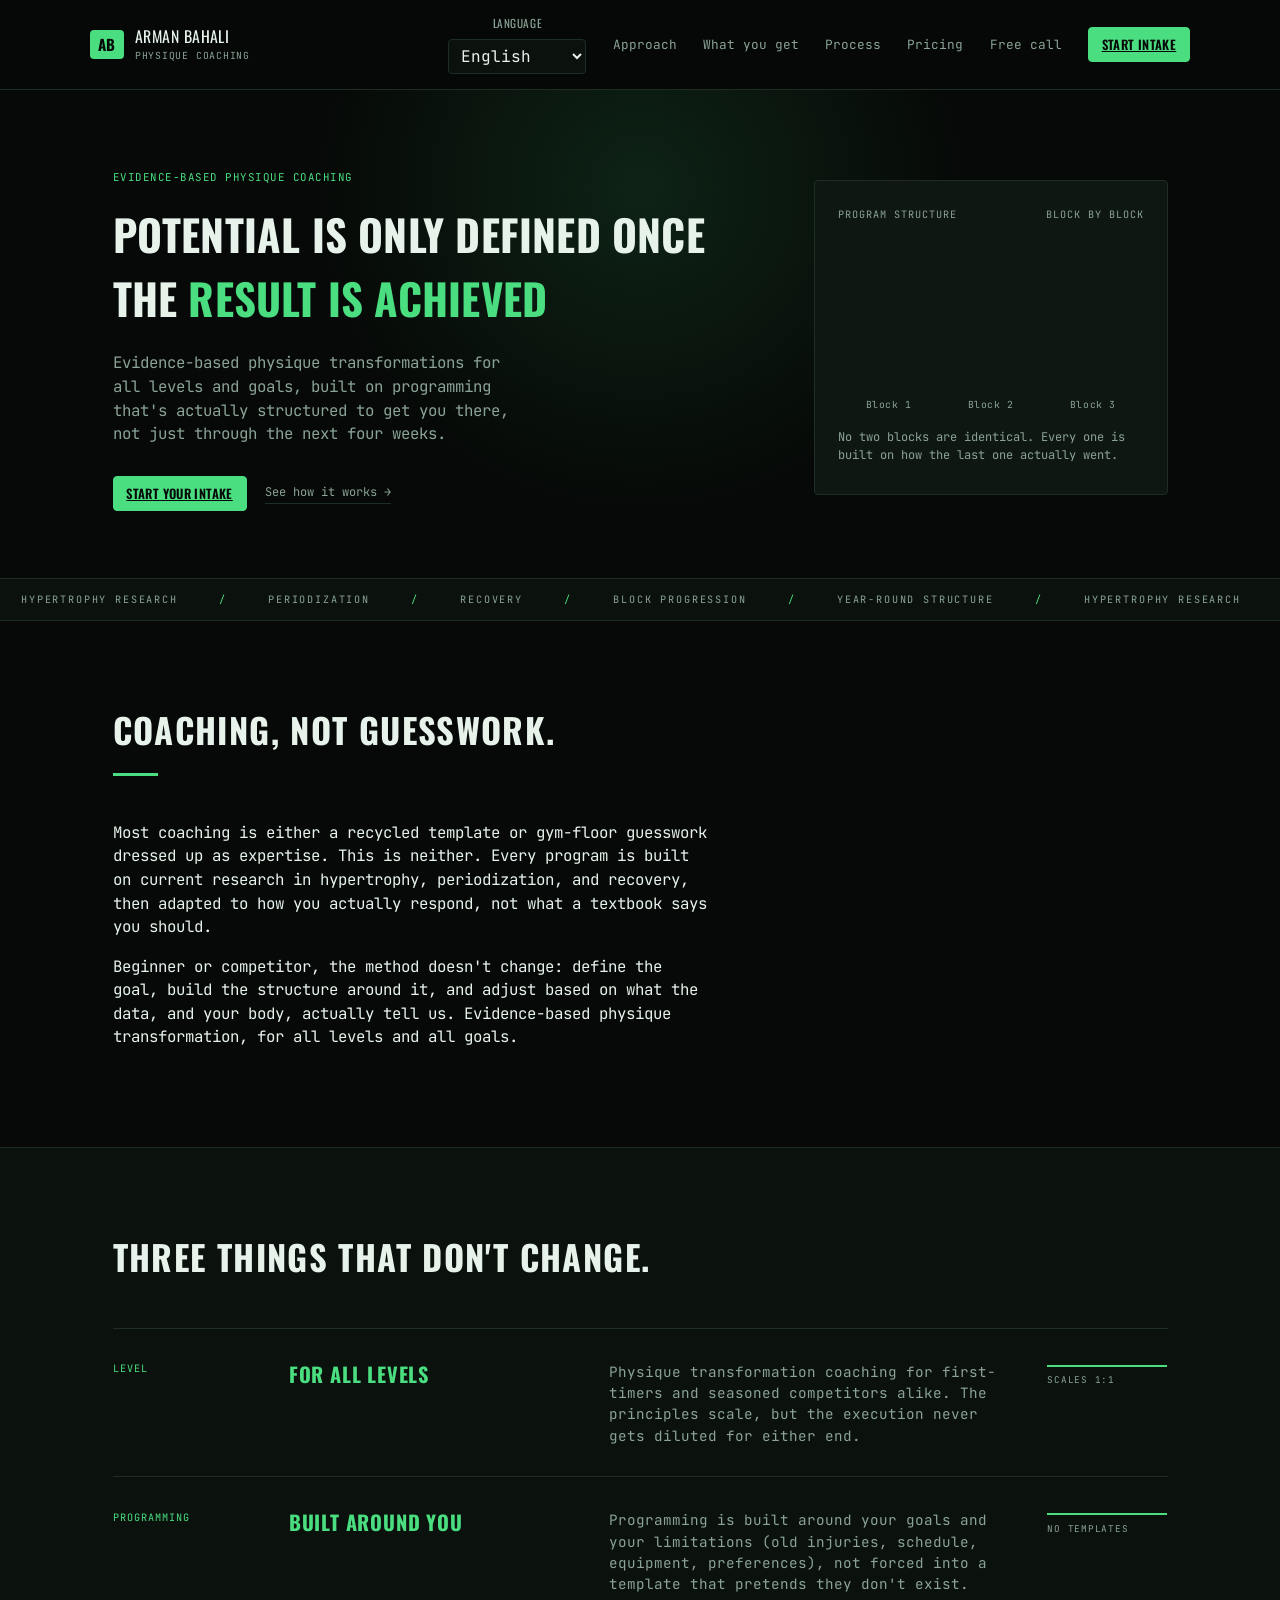
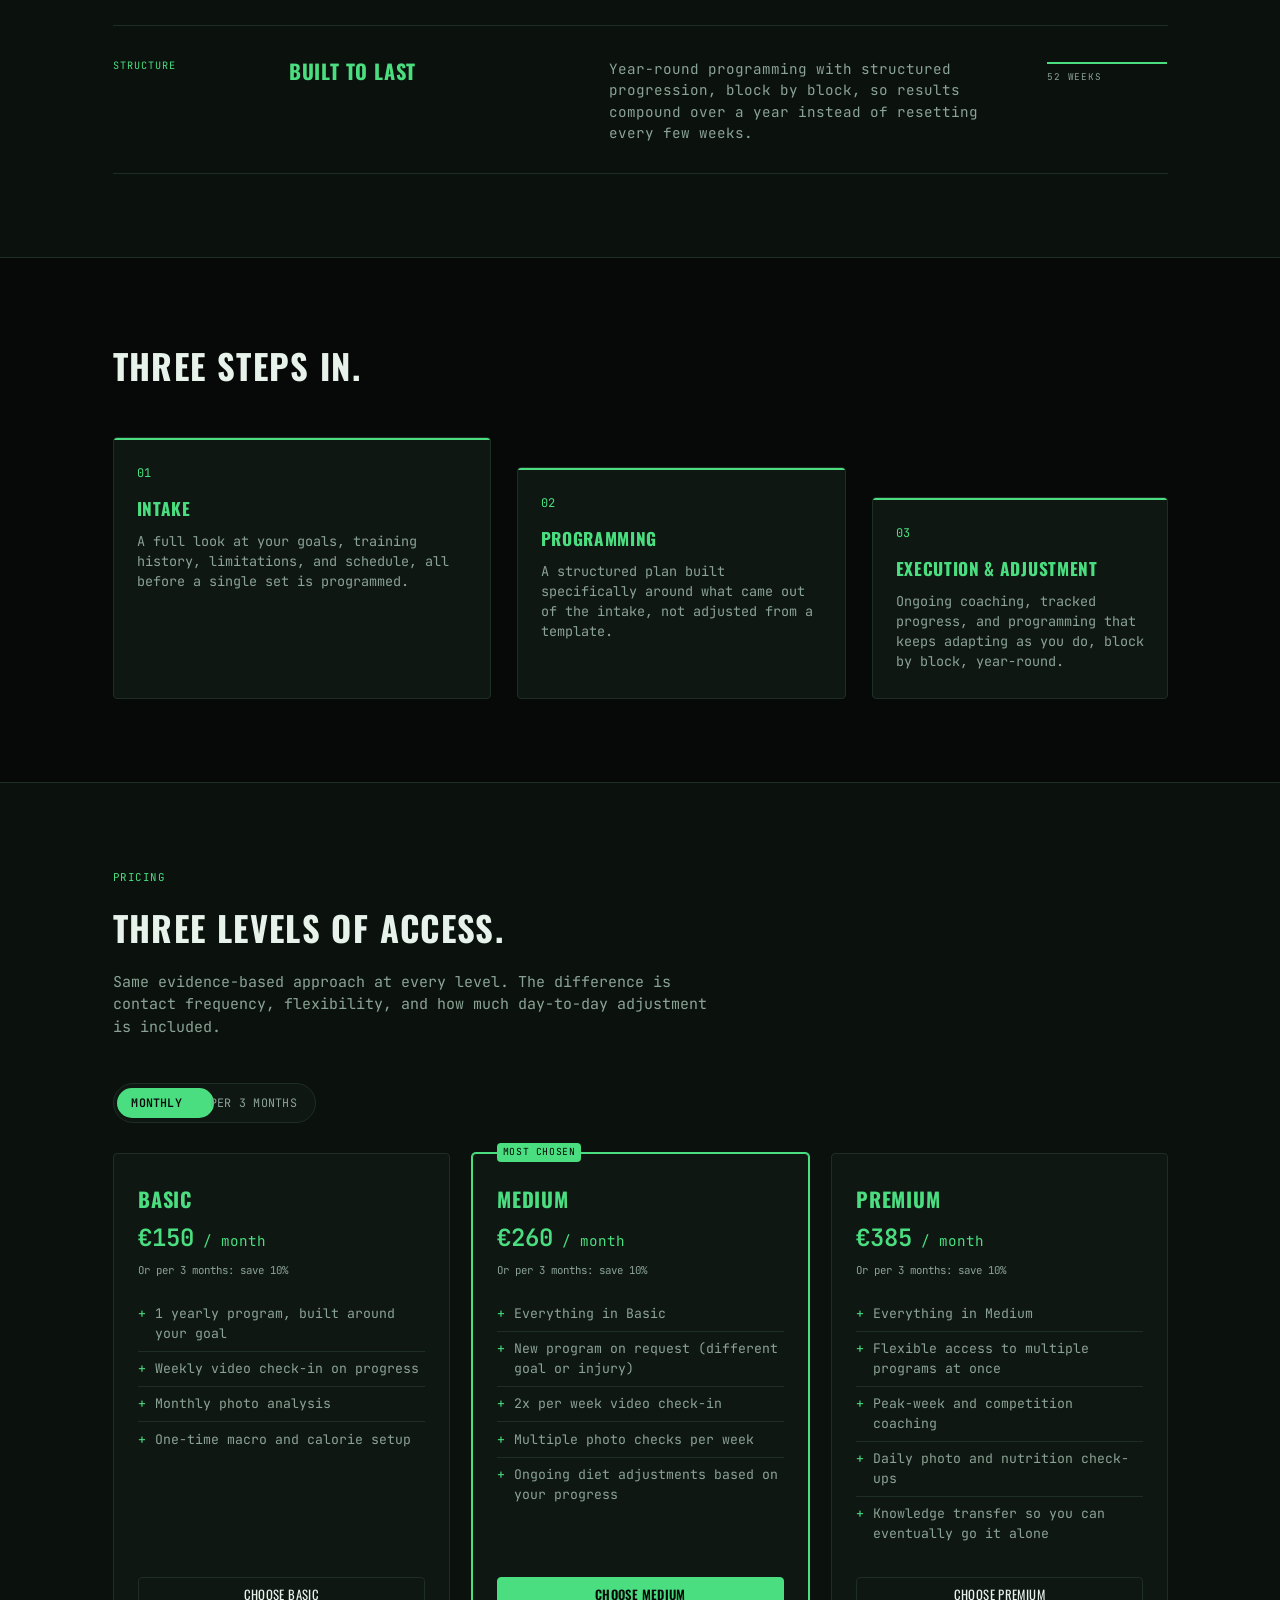
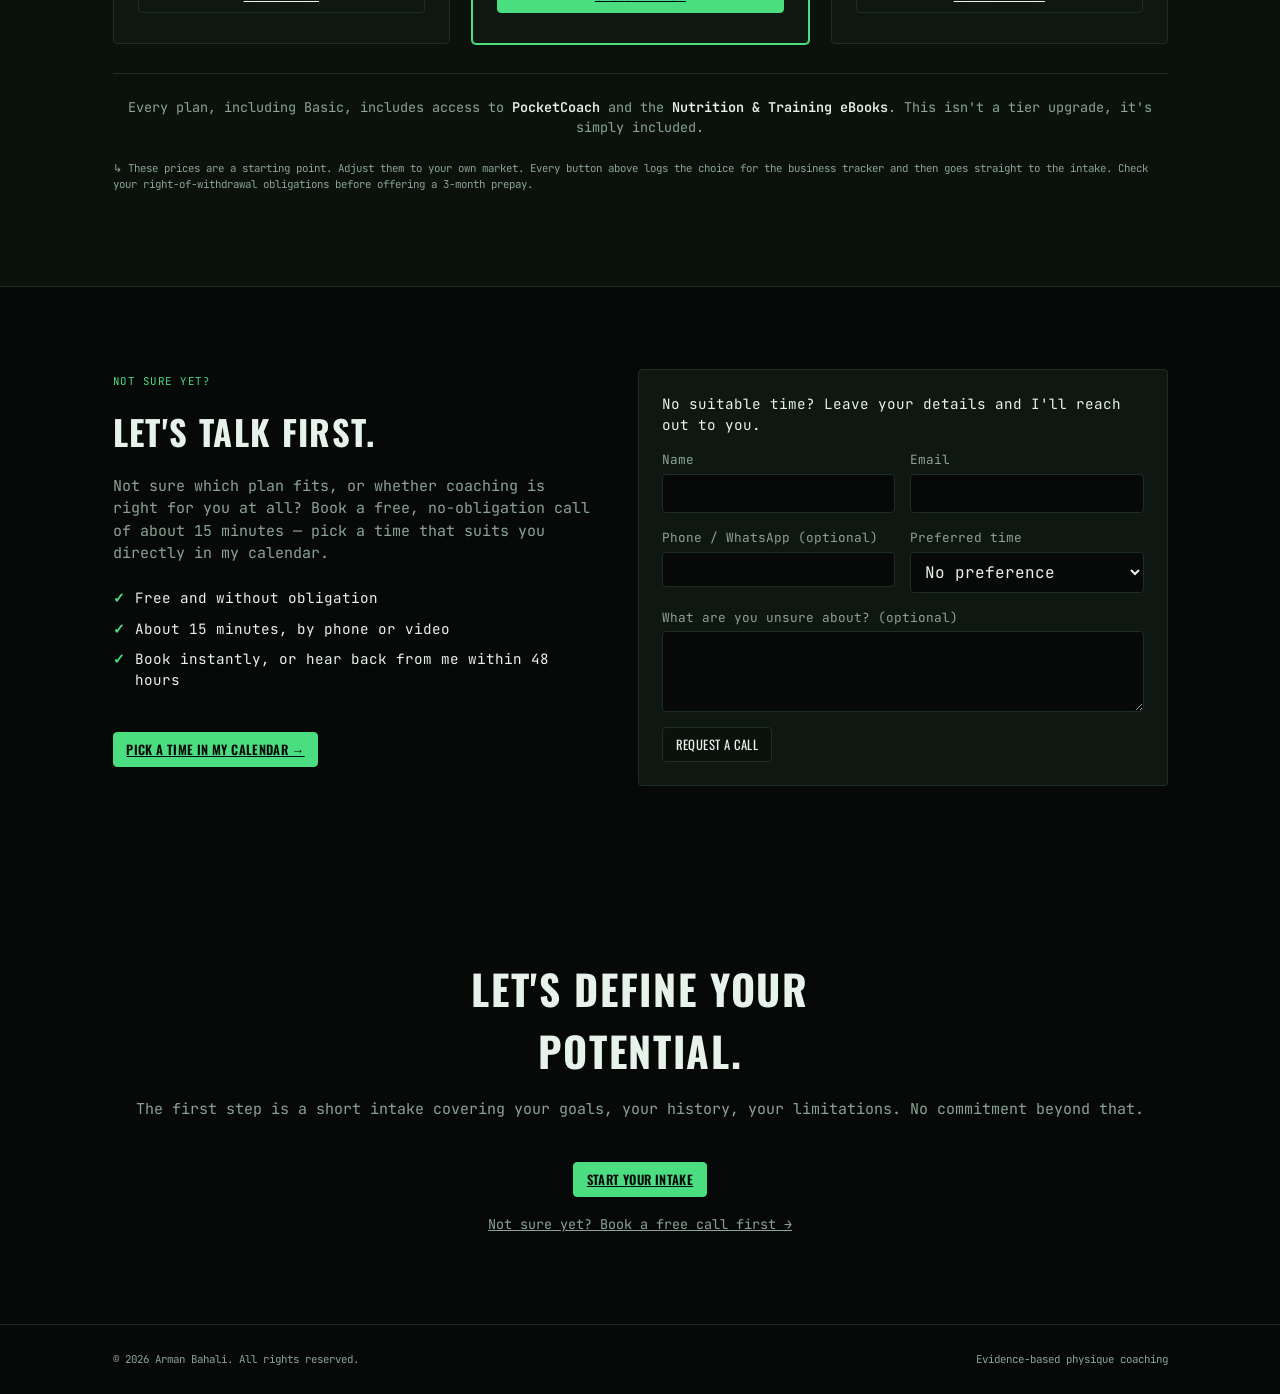
==== commit 7bd538f0: "Merge branch 'main' into feature/free-call-booking" ====
--- a/index.html
+++ b/index.html
@@ -3,12 +3,14 @@
 <head>
 <meta charset="UTF-8">
 <meta name="viewport" content="width=device-width, initial-scale=1.0">
-<title data-i18n="meta.title">Arman Bahali — Evidence-Based Physique Coaching</title>
+<meta name="theme-color" content="#060907">
+<title data-i18n="meta.title">Arman Bahali: Evidence-Based Physique Coaching</title>
 <meta name="description" data-i18n="meta.description" content="Evidence-based physique transformations for all levels and goals. Programming built around what you want and can do, structured to keep working year-round.">
 <link rel="preconnect" href="https://fonts.googleapis.com">
 <link rel="preconnect" href="https://fonts.gstatic.com" crossorigin>
 <link href="https://fonts.googleapis.com/css2?family=JetBrains+Mono:wght@400;500;700&family=Oswald:wght@400;500;600;700&display=swap" rel="stylesheet">
 <link rel="stylesheet" href="styles.css?v=19">
+<link rel="stylesheet" href="styles.css?v=20">
 </head>
 <body class="marketing-page">
 
@@ -61,8 +63,8 @@
   <div class="marketing-container marketing-hero-grid">
     <div>
       <span class="marketing-eyebrow intro-reveal intro-reveal--1" data-i18n="hero.eyebrow">Evidence-based physique coaching</span>
-      <h1 class="intro-reveal-clip intro-reveal--2" data-i18n-html="hero.h1">Potential is only<br>defined once the<br><span class="hl">result is achieved</span></h1>
-      <p class="marketing-hero-sub intro-reveal intro-reveal--3" data-i18n="hero.sub">Evidence-based physique transformations for all levels and goals — built on programming that's actually structured to get you there, not just through the next four weeks.</p>
+      <h1 class="intro-reveal-clip intro-reveal--2" data-i18n-html="hero.h1">Potential is only defined once the <span class="hl">result is achieved</span></h1>
+      <p class="marketing-hero-sub intro-reveal intro-reveal--3" data-i18n="hero.sub">Evidence-based physique transformations for all levels and goals, built on programming that's actually structured to get you there, not just through the next four weeks.</p>
       <div class="marketing-hero-actions intro-reveal intro-reveal--4">
         <a class="btn btn--accent hero-cta-pulse" href="intake.html" data-i18n="hero.actionPrimary">Start your intake</a>
         <a class="secondary" href="#proces" data-i18n="hero.actionSecondary">See how it works →</a>
@@ -93,7 +95,7 @@
       <div class="pg-blocks">
         <span data-i18n="pg.block1">Block 1</span><span data-i18n="pg.block2">Block 2</span><span data-i18n="pg.block3">Block 3</span>
       </div>
-      <p class="pg-caption" data-i18n="pg.caption">No two blocks are identical — every one is built on how the last one actually went.</p>
+      <p class="pg-caption" data-i18n="pg.caption">No two blocks are identical. Every one is built on how the last one actually went.</p>
     </div>
   </div>
 </header>
@@ -116,13 +118,12 @@
 <section id="aanpak" class="marketing-section">
   <div class="marketing-container">
     <div class="marketing-section-head reveal">
-      <span class="marketing-eyebrow" data-i18n="approach.eyebrow">The approach</span>
       <h2 data-i18n="approach.h2">Coaching, not guesswork.</h2>
       <span class="section-head-bar" aria-hidden="true"></span>
     </div>
     <div class="approach-body reveal">
-      <p data-i18n="approach.p1">Most coaching is either a recycled template or gym-floor guesswork dressed up as expertise. This is neither. Every program is built on current research in hypertrophy, periodization, and recovery — then adapted to how you actually respond, not what a textbook says you should.</p>
-      <p data-i18n="approach.p2">Beginner or competitor, the method doesn't change: define the goal, build the structure around it, and adjust based on what the data — and your body — actually tell us. Evidence-based physique transformation, for all levels and all goals.</p>
+      <p data-i18n="approach.p1">Most coaching is either a recycled template or gym-floor guesswork dressed up as expertise. This is neither. Every program is built on current research in hypertrophy, periodization, and recovery, then adapted to how you actually respond, not what a textbook says you should.</p>
+      <p data-i18n="approach.p2">Beginner or competitor, the method doesn't change: define the goal, build the structure around it, and adjust based on what the data, and your body, actually tell us. Evidence-based physique transformation, for all levels and all goals.</p>
     </div>
   </div>
 </section>
@@ -130,20 +131,19 @@
 <section id="specs" class="marketing-section alt">
   <div class="marketing-container">
     <div class="marketing-section-head reveal">
-      <span class="marketing-eyebrow" data-i18n="specs.eyebrow">What this looks like in practice</span>
       <h2 data-i18n="specs.h2">Three things that don't change.</h2>
     </div>
     <div class="spec-list reveal">
       <div class="spec-row">
         <span class="spec-tag" data-i18n="specs.row1.tag">Level</span>
         <h3 data-i18n="specs.row1.h3">For all levels</h3>
-        <p class="spec-desc" data-i18n="specs.row1.desc">Physique transformation coaching for first-timers and seasoned competitors alike — the principles scale, but the execution never gets diluted for either end.</p>
+        <p class="spec-desc" data-i18n="specs.row1.desc">Physique transformation coaching for first-timers and seasoned competitors alike. The principles scale, but the execution never gets diluted for either end.</p>
         <div class="spec-bar"><div class="spec-bar-track"><div class="spec-bar-fill"></div></div><span class="spec-bar-label" data-i18n="specs.row1.barLabel">Scales 1:1</span></div>
       </div>
       <div class="spec-row">
         <span class="spec-tag" data-i18n="specs.row2.tag">Programming</span>
         <h3 data-i18n="specs.row2.h3">Built around you</h3>
-        <p class="spec-desc" data-i18n="specs.row2.desc">Programming is built around your goals and your limitations — old injuries, schedule, equipment, preferences — not forced into a template that pretends they don't exist.</p>
+        <p class="spec-desc" data-i18n="specs.row2.desc">Programming is built around your goals and your limitations (old injuries, schedule, equipment, preferences), not forced into a template that pretends they don't exist.</p>
         <div class="spec-bar"><div class="spec-bar-track"><div class="spec-bar-fill"></div></div><span class="spec-bar-label" data-i18n="specs.row2.barLabel">No templates</span></div>
       </div>
       <div class="spec-row">
@@ -159,7 +159,6 @@
 <section id="proces" class="marketing-section">
   <div class="marketing-container">
     <div class="marketing-section-head reveal">
-      <span class="marketing-eyebrow" data-i18n="process.eyebrow">How it starts</span>
       <h2 data-i18n="process.h2">Three steps in.</h2>
     </div>
     <div class="process-list reveal">
@@ -167,19 +166,19 @@
         <span class="process-item-accent" aria-hidden="true"></span>
         <span class="num mono">01</span>
         <h3 data-i18n="process.step1.h3">Intake</h3>
-        <p data-i18n="process.step1.p">A full look at your goals, training history, limitations, and schedule — before a single set is programmed.</p>
+        <p data-i18n="process.step1.p">A full look at your goals, training history, limitations, and schedule, all before a single set is programmed.</p>
       </div>
       <div class="process-item tilt-card">
         <span class="process-item-accent" aria-hidden="true"></span>
         <span class="num mono">02</span>
         <h3 data-i18n="process.step2.h3">Programming</h3>
-        <p data-i18n="process.step2.p">A structured plan built specifically around what came out of the intake — not adjusted from a template.</p>
+        <p data-i18n="process.step2.p">A structured plan built specifically around what came out of the intake, not adjusted from a template.</p>
       </div>
       <div class="process-item tilt-card">
         <span class="process-item-accent" aria-hidden="true"></span>
         <span class="num mono">03</span>
         <h3 data-i18n="process.step3.h3">Execution &amp; adjustment</h3>
-        <p data-i18n="process.step3.p">Ongoing coaching, tracked progress, and programming that keeps adapting as you do — block by block, year-round.</p>
+        <p data-i18n="process.step3.p">Ongoing coaching, tracked progress, and programming that keeps adapting as you do, block by block, year-round.</p>
       </div>
     </div>
   </div>
@@ -190,7 +189,7 @@
     <div class="marketing-section-head reveal">
       <span class="marketing-eyebrow" data-i18n="pricing.eyebrow">Pricing</span>
       <h2 data-i18n="pricing.h2">Three levels of access.</h2>
-      <p data-i18n="pricing.sub">Same evidence-based approach at every level — the difference is contact frequency, flexibility, and how much day-to-day adjustment is included.</p>
+      <p data-i18n="pricing.sub">Same evidence-based approach at every level. The difference is contact frequency, flexibility, and how much day-to-day adjustment is included.</p>
     </div>
 
     <div class="billing-toggle" id="billingToggle">
@@ -239,8 +238,8 @@
         <a class="btn btn--ghost tier-cta" href="intake.html" data-tier="Premium" data-i18n="tier.premium.cta">Choose Premium</a>
       </div>
     </div>
-    <p class="pricing-inclusion" data-i18n-html="pricing.inclusion">Every plan — including Basic — includes access to <strong>PocketCoach</strong> and the <strong>Nutrition &amp; Training eBooks</strong>. This isn't a tier upgrade — it's simply included.</p>
-    <p class="pricing-note" data-i18n="pricing.note">↳ These prices are a starting point — adjust them to your own market. Every button above logs the choice for the business tracker and then goes straight to the intake. Check your right-of-withdrawal obligations before offering a 3-month prepay.</p>
+    <p class="pricing-inclusion" data-i18n-html="pricing.inclusion">Every plan, including Basic, includes access to <strong>PocketCoach</strong> and the <strong>Nutrition &amp; Training eBooks</strong>. This isn't a tier upgrade, it's simply included.</p>
+    <p class="pricing-note" data-i18n="pricing.note">↳ These prices are a starting point. Adjust them to your own market. Every button above logs the choice for the business tracker and then goes straight to the intake. Check your right-of-withdrawal obligations before offering a 3-month prepay.</p>
   </div>
 </section>
 
@@ -297,9 +296,8 @@
 
 <section class="marketing-cta">
   <div class="marketing-container reveal">
-    <span class="marketing-eyebrow" data-i18n="cta.eyebrow">Get started</span>
     <h2 data-i18n="cta.h2">Let's define your potential.</h2>
-    <p data-i18n="cta.p">The first step is a short intake — your goals, your history, your limitations. No commitment beyond that.</p>
+    <p data-i18n="cta.p">The first step is a short intake covering your goals, your history, your limitations. No commitment beyond that.</p>
     <a class="btn btn--accent" href="intake.html" data-i18n="cta.btn">Start your intake</a>
     <a class="cta-call-link" href="#gesprek" data-i18n="cta.callLink">Not sure yet? Book a free call first →</a>
   </div>
@@ -344,7 +342,7 @@
 
   const VERTALINGEN = {
     en: {
-      'meta.title': 'Arman Bahali — Evidence-Based Physique Coaching',
+      'meta.title': 'Arman Bahali: Evidence-Based Physique Coaching',
       'meta.description': 'Evidence-based physique transformations for all levels and goals. Programming built around what you want and can do, structured to keep working year-round.',
       'nav.tag': 'Physique Coaching',
       'nav.aanpak': 'Approach',
@@ -354,8 +352,8 @@
       'nav.startIntake': 'Start intake',
       'taal.label': 'Language',
       'hero.eyebrow': 'Evidence-based physique coaching',
-      'hero.h1': 'Potential is only<br>defined once the<br><span class="hl">result is achieved</span>',
-      'hero.sub': "Evidence-based physique transformations for all levels and goals — built on programming that's actually structured to get you there, not just through the next four weeks.",
+      'hero.h1': 'Potential is only defined once the <span class="hl">result is achieved</span>',
+      'hero.sub': "Evidence-based physique transformations for all levels and goals, built on programming that's actually structured to get you there, not just through the next four weeks.",
       'hero.actionPrimary': 'Start your intake',
       'hero.actionSecondary': 'See how it works →',
       'pg.label1': 'Program structure',
@@ -363,9 +361,9 @@
       'pg.block1': 'Block 1',
       'pg.block2': 'Block 2',
       'pg.block3': 'Block 3',
-      'pg.caption': 'No two blocks are identical — every one is built on how the last one actually went.',
-      'pg.tooltipPeak': ' — peak week',
-      'pg.tooltipWeek': ' — week ',
+      'pg.caption': 'No two blocks are identical. Every one is built on how the last one actually went.',
+      'pg.tooltipPeak': ' · peak week',
+      'pg.tooltipWeek': ' · week ',
       'ticker.item1': 'Hypertrophy research',
       'ticker.item2': 'Periodization',
       'ticker.item3': 'Recovery',
@@ -373,17 +371,17 @@
       'ticker.item5': 'Year-round structure',
       'approach.eyebrow': 'The approach',
       'approach.h2': 'Coaching, not guesswork.',
-      'approach.p1': 'Most coaching is either a recycled template or gym-floor guesswork dressed up as expertise. This is neither. Every program is built on current research in hypertrophy, periodization, and recovery — then adapted to how you actually respond, not what a textbook says you should.',
-      'approach.p2': "Beginner or competitor, the method doesn't change: define the goal, build the structure around it, and adjust based on what the data — and your body — actually tell us. Evidence-based physique transformation, for all levels and all goals.",
+      'approach.p1': 'Most coaching is either a recycled template or gym-floor guesswork dressed up as expertise. This is neither. Every program is built on current research in hypertrophy, periodization, and recovery, then adapted to how you actually respond, not what a textbook says you should.',
+      'approach.p2': "Beginner or competitor, the method doesn't change: define the goal, build the structure around it, and adjust based on what the data, and your body, actually tell us. Evidence-based physique transformation, for all levels and all goals.",
       'specs.eyebrow': 'What this looks like in practice',
       'specs.h2': "Three things that don't change.",
       'specs.row1.tag': 'Level',
       'specs.row1.h3': 'For all levels',
-      'specs.row1.desc': 'Physique transformation coaching for first-timers and seasoned competitors alike — the principles scale, but the execution never gets diluted for either end.',
+      'specs.row1.desc': 'Physique transformation coaching for first-timers and seasoned competitors alike. The principles scale, but the execution never gets diluted for either end.',
       'specs.row1.barLabel': 'Scales 1:1',
       'specs.row2.tag': 'Programming',
       'specs.row2.h3': 'Built around you',
-      'specs.row2.desc': "Programming is built around your goals and your limitations — old injuries, schedule, equipment, preferences — not forced into a template that pretends they don't exist.",
+      'specs.row2.desc': "Programming is built around your goals and your limitations (old injuries, schedule, equipment, preferences), not forced into a template that pretends they don't exist.",
       'specs.row2.barLabel': 'No templates',
       'specs.row3.tag': 'Structure',
       'specs.row3.h3': 'Built to last',
@@ -392,14 +390,14 @@
       'process.eyebrow': 'How it starts',
       'process.h2': 'Three steps in.',
       'process.step1.h3': 'Intake',
-      'process.step1.p': 'A full look at your goals, training history, limitations, and schedule — before a single set is programmed.',
+      'process.step1.p': 'A full look at your goals, training history, limitations, and schedule, all before a single set is programmed.',
       'process.step2.h3': 'Programming',
-      'process.step2.p': 'A structured plan built specifically around what came out of the intake — not adjusted from a template.',
+      'process.step2.p': 'A structured plan built specifically around what came out of the intake, not adjusted from a template.',
       'process.step3.h3': 'Execution & adjustment',
-      'process.step3.p': 'Ongoing coaching, tracked progress, and programming that keeps adapting as you do — block by block, year-round.',
+      'process.step3.p': 'Ongoing coaching, tracked progress, and programming that keeps adapting as you do, block by block, year-round.',
       'pricing.eyebrow': 'Pricing',
       'pricing.h2': 'Three levels of access.',
-      'pricing.sub': 'Same evidence-based approach at every level — the difference is contact frequency, flexibility, and how much day-to-day adjustment is included.',
+      'pricing.sub': 'Same evidence-based approach at every level. The difference is contact frequency, flexibility, and how much day-to-day adjustment is included.',
       'pricing.featuredBadge': 'Most chosen',
       'pricing.perMonth': '/ month',
       'pricing.billingMonthly': 'Monthly',
@@ -407,8 +405,8 @@
       'pricing.perQuarter': '/ 3 months',
       'pricing.quarterlySub': '≈ {amount}/month · paid upfront',
       'pricing.monthlySub': 'Or per 3 months: save {pct}%',
-      'pricing.note': '↳ These prices are a starting point — adjust them to your own market. Every button above logs the choice for the business tracker and then goes straight to the intake. Check your right-of-withdrawal obligations before offering a 3-month prepay.',
-      'pricing.inclusion': 'Every plan — including Basic — includes access to <strong>PocketCoach</strong> and the <strong>Nutrition &amp; Training eBooks</strong>. This isn\'t a tier upgrade — it\'s simply included.',
+      'pricing.note': '↳ These prices are a starting point. Adjust them to your own market. Every button above logs the choice for the business tracker and then goes straight to the intake. Check your right-of-withdrawal obligations before offering a 3-month prepay.',
+      'pricing.inclusion': 'Every plan, including Basic, includes access to <strong>PocketCoach</strong> and the <strong>Nutrition &amp; Training eBooks</strong>. This isn\'t a tier upgrade, it\'s simply included.',
       'tier.basic.name': 'Basic',
       'tier.basic.li1': '1 yearly program, built around your goal',
       'tier.basic.li2': 'Weekly video check-in on progress',
@@ -431,7 +429,7 @@
       'tier.premium.cta': 'Choose Premium',
       'cta.eyebrow': 'Get started',
       'cta.h2': "Let's define your potential.",
-      'cta.p': 'The first step is a short intake — your goals, your history, your limitations. No commitment beyond that.',
+      'cta.p': 'The first step is a short intake covering your goals, your history, your limitations. No commitment beyond that.',
       'cta.btn': 'Start your intake',
       'nav.gesprek': "Free call",
       'call.eyebrow': "Not sure yet?",
@@ -461,7 +459,7 @@
       'footer.tagline': 'Evidence-based physique coaching',
     },
     nl: {
-      'meta.title': 'Arman Bahali — Evidence-Based Fysiek Coaching',
+      'meta.title': 'Arman Bahali: Evidence-Based Fysiek Coaching',
       'meta.description': 'Evidence-based fysiektransformaties, voor elk niveau en elk doel. Programmering gebouwd rond wat jij wilt en kan, opgezet om het hele jaar door te blijven werken.',
       'nav.tag': 'Fysiek Coaching',
       'nav.aanpak': 'Aanpak',
@@ -471,8 +469,8 @@
       'nav.startIntake': 'Start intake',
       'taal.label': 'Taal',
       'hero.eyebrow': 'Evidence-based fysiek coaching',
-      'hero.h1': 'Potentieel telt pas<br>zodra het<br><span class="hl">resultaat er is</span>',
-      'hero.sub': 'Evidence-based fysiektransformaties voor elk niveau en elk doel — gebouwd op programmering die je écht ergens brengt, niet alleen door de komende vier weken.',
+      'hero.h1': 'Potentieel telt pas zodra het <span class="hl">resultaat er is</span>',
+      'hero.sub': 'Evidence-based fysiektransformaties voor elk niveau en elk doel, gebouwd op programmering die je écht ergens brengt, niet alleen door de komende vier weken.',
       'hero.actionPrimary': 'Start je intake',
       'hero.actionSecondary': 'Bekijk hoe het werkt →',
       'pg.label1': 'Programma-opbouw',
@@ -480,9 +478,9 @@
       'pg.block1': 'Blok 1',
       'pg.block2': 'Blok 2',
       'pg.block3': 'Blok 3',
-      'pg.caption': 'Geen twee blokken zijn identiek — elk blok is gebouwd op hoe het vorige daadwerkelijk ging.',
-      'pg.tooltipPeak': ' — piekweek',
-      'pg.tooltipWeek': ' — week ',
+      'pg.caption': 'Geen twee blokken zijn identiek. Elk blok is gebouwd op hoe het vorige daadwerkelijk ging.',
+      'pg.tooltipPeak': ' · piekweek',
+      'pg.tooltipWeek': ' · week ',
       'ticker.item1': 'Hypertrofie-onderzoek',
       'ticker.item2': 'Periodisering',
       'ticker.item3': 'Herstel',
@@ -490,17 +488,17 @@
       'ticker.item5': 'Structuur het hele jaar door',
       'approach.eyebrow': 'De aanpak',
       'approach.h2': 'Coaching, geen giswerk.',
-      'approach.p1': 'De meeste coaching is óf een gerecycled template, óf giswerk op de gym-vloer verpakt als expertise. Dit is geen van beide. Elk programma is gebouwd op actueel onderzoek naar hypertrofie, periodisering en herstel — en wordt daarna aangepast aan hoe jij daadwerkelijk reageert, niet aan wat een boek zegt dat zou moeten.',
-      'approach.p2': 'Beginner of wedstrijdatleet, de methode verandert niet: het doel bepalen, de structuur eromheen bouwen, en bijsturen op basis van wat de data — en je lichaam — je daadwerkelijk vertellen. Evidence-based fysiektransformatie, voor elk niveau en elk doel.',
+      'approach.p1': 'De meeste coaching is óf een gerecycled template, óf giswerk op de gym-vloer verpakt als expertise. Dit is geen van beide. Elk programma is gebouwd op actueel onderzoek naar hypertrofie, periodisering en herstel, en wordt daarna aangepast aan hoe jij daadwerkelijk reageert, niet aan wat een boek zegt dat zou moeten.',
+      'approach.p2': 'Beginner of wedstrijdatleet, de methode verandert niet: het doel bepalen, de structuur eromheen bouwen, en bijsturen op basis van wat de data, en je lichaam, je daadwerkelijk vertellen. Evidence-based fysiektransformatie, voor elk niveau en elk doel.',
       'specs.eyebrow': 'Wat dit in de praktijk betekent',
       'specs.h2': 'Drie dingen die niet veranderen.',
       'specs.row1.tag': 'Niveau',
       'specs.row1.h3': 'Voor elk niveau',
-      'specs.row1.desc': 'Fysiektransformatie-coaching voor beginners én ervaren wedstrijdatleten — de principes schalen mee, maar de uitvoering wordt voor geen van beide uitgehold.',
+      'specs.row1.desc': 'Fysiektransformatie-coaching voor beginners én ervaren wedstrijdatleten. De principes schalen mee, maar de uitvoering wordt voor geen van beide uitgehold.',
       'specs.row1.barLabel': 'Schaalt 1:1',
       'specs.row2.tag': 'Programmering',
       'specs.row2.h3': 'Gebouwd rond jou',
-      'specs.row2.desc': "Programmering wordt gebouwd rond jouw doelen én jouw beperkingen — oude blessures, agenda, materiaal, voorkeuren — niet in een template geperst die doet alsof die niet bestaan.",
+      'specs.row2.desc': "Programmering wordt gebouwd rond jouw doelen én jouw beperkingen (oude blessures, agenda, materiaal, voorkeuren), niet in een template geperst die doet alsof die niet bestaan.",
       'specs.row2.barLabel': 'Geen templates',
       'specs.row3.tag': 'Structuur',
       'specs.row3.h3': 'Gebouwd om te blijven werken',
@@ -509,14 +507,14 @@
       'process.eyebrow': 'Hoe het begint',
       'process.h2': 'Drie stappen erin.',
       'process.step1.h3': 'Intake',
-      'process.step1.p': 'Een volledig beeld van je doelen, trainingsgeschiedenis, beperkingen en agenda — voordat er ook maar één set geprogrammeerd wordt.',
+      'process.step1.p': 'Een volledig beeld van je doelen, trainingsgeschiedenis, beperkingen en agenda, nog voordat er ook maar één set geprogrammeerd wordt.',
       'process.step2.h3': 'Programmering',
-      'process.step2.p': 'Een gestructureerd plan, specifiek gebouwd op wat uit de intake naar voren komt — niet aangepast vanuit een template.',
+      'process.step2.p': 'Een gestructureerd plan, specifiek gebouwd op wat uit de intake naar voren komt, niet aangepast vanuit een template.',
       'process.step3.h3': 'Uitvoering & bijsturing',
-      'process.step3.p': 'Doorlopende coaching, bijgehouden voortgang, en programmering die blijft meebewegen met jou — blok voor blok, het hele jaar door.',
+      'process.step3.p': 'Doorlopende coaching, bijgehouden voortgang, en programmering die blijft meebewegen met jou, blok voor blok, het hele jaar door.',
       'pricing.eyebrow': 'Prijzen',
       'pricing.h2': 'Drie niveaus van toegang.',
-      'pricing.sub': 'Dezelfde evidence-based aanpak op elk niveau — het verschil zit in contactfrequentie, flexibiliteit, en hoeveel dagelijkse bijsturing erbij zit.',
+      'pricing.sub': 'Dezelfde evidence-based aanpak op elk niveau. Het verschil zit in contactfrequentie, flexibiliteit, en hoeveel dagelijkse bijsturing erbij zit.',
       'pricing.featuredBadge': 'Meest gekozen',
       'pricing.perMonth': '/ maand',
       'pricing.billingMonthly': 'Maandelijks',
@@ -524,8 +522,8 @@
       'pricing.perQuarter': '/ 3 maanden',
       'pricing.quarterlySub': '≈ {amount}/maand · in één keer voldaan',
       'pricing.monthlySub': 'Of per 3 maanden: bespaar {pct}%',
-      'pricing.note': '↳ Deze prijzen zijn een startpunt — pas ze aan naar je eigen markt. Elke knop hierboven logt de keuze voor de business tracker en gaat daarna direct naar de intake. Check je herroepingsrecht-verplichtingen voordat je een 3-maands vooruitbetaling live zet.',
-      'pricing.inclusion': 'Elk pakket — ook Basis — geeft toegang tot <strong>PocketCoach</strong> en de <strong>Nutrition &amp; Training eBooks</strong>. Dit is geen tier-upgrade — het zit gewoon inbegrepen.',
+      'pricing.note': '↳ Deze prijzen zijn een startpunt. Pas ze aan naar je eigen markt. Elke knop hierboven logt de keuze voor de business tracker en gaat daarna direct naar de intake. Check je herroepingsrecht-verplichtingen voordat je een 3-maands vooruitbetaling live zet.',
+      'pricing.inclusion': 'Elk pakket, ook Basis, geeft toegang tot <strong>PocketCoach</strong> en de <strong>Nutrition &amp; Training eBooks</strong>. Dit is geen tier-upgrade, het zit gewoon inbegrepen.',
       'tier.basic.name': 'Basis',
       'tier.basic.li1': '1 jaarprogramma, gebouwd rond jouw doel',
       'tier.basic.li2': 'Wekelijkse video check-in voor voortgang',
@@ -548,7 +546,7 @@
       'tier.premium.cta': 'Kies Premium',
       'cta.eyebrow': 'Aan de slag',
       'cta.h2': 'Laten we je potentieel bepalen.',
-      'cta.p': 'De eerste stap is een korte intake — je doelen, je geschiedenis, je beperkingen. Geen verplichting daarna.',
+      'cta.p': 'De eerste stap is een korte intake over je doelen, je geschiedenis, je beperkingen. Geen verplichting daarna.',
       'cta.btn': 'Start je intake',
       'nav.gesprek': "Gratis gesprek",
       'call.eyebrow': "Twijfel je nog?",
@@ -578,7 +576,7 @@
       'footer.tagline': 'Evidence-based fysiek coaching',
     },
     es: {
-      'meta.title': 'Arman Bahali — Coaching Físico Basado en Evidencia',
+      'meta.title': 'Arman Bahali: Coaching Físico Basado en Evidencia',
       'meta.description': 'Transformaciones físicas basadas en evidencia para todos los niveles y objetivos. Programación construida en torno a lo que quieres y puedes hacer, estructurada para seguir funcionando todo el año.',
       'nav.tag': 'Coaching Físico',
       'nav.aanpak': 'Enfoque',
@@ -588,8 +586,8 @@
       'nav.startIntake': 'Iniciar admisión',
       'taal.label': 'Idioma',
       'hero.eyebrow': 'Coaching físico basado en evidencia',
-      'hero.h1': 'El potencial solo<br>cuenta cuando<br><span class="hl">se logra el resultado</span>',
-      'hero.sub': 'Transformaciones físicas basadas en evidencia para todos los niveles y objetivos — construidas sobre una programación realmente estructurada para llevarte allí, no solo para las próximas cuatro semanas.',
+      'hero.h1': 'El potencial solo cuenta cuando <span class="hl">se logra el resultado</span>',
+      'hero.sub': 'Transformaciones físicas basadas en evidencia para todos los niveles y objetivos, construidas sobre una programación realmente estructurada para llevarte allí, no solo para las próximas cuatro semanas.',
       'hero.actionPrimary': 'Comienza tu admisión',
       'hero.actionSecondary': 'Mira cómo funciona →',
       'pg.label1': 'Estructura del programa',
@@ -597,9 +595,9 @@
       'pg.block1': 'Bloque 1',
       'pg.block2': 'Bloque 2',
       'pg.block3': 'Bloque 3',
-      'pg.caption': 'No hay dos bloques iguales — cada uno se construye según cómo fue realmente el anterior.',
-      'pg.tooltipPeak': ' — semana pico',
-      'pg.tooltipWeek': ' — semana ',
+      'pg.caption': 'No hay dos bloques iguales. Cada uno se construye según cómo fue realmente el anterior.',
+      'pg.tooltipPeak': ' · semana pico',
+      'pg.tooltipWeek': ' · semana ',
       'ticker.item1': 'Investigación en hipertrofia',
       'ticker.item2': 'Periodización',
       'ticker.item3': 'Recuperación',
@@ -607,17 +605,17 @@
       'ticker.item5': 'Estructura todo el año',
       'approach.eyebrow': 'El enfoque',
       'approach.h2': 'Coaching, no suposiciones.',
-      'approach.p1': 'La mayoría del coaching es una plantilla reciclada o suposiciones de gimnasio disfrazadas de experiencia. Esto no es ninguna de las dos. Cada programa se basa en investigación actual sobre hipertrofia, periodización y recuperación — y luego se adapta a cómo respondes realmente, no a lo que dice un libro que deberías hacer.',
-      'approach.p2': 'Principiante o competidor, el método no cambia: definir el objetivo, construir la estructura en torno a él, y ajustar según lo que realmente indican los datos — y tu cuerpo. Transformación física basada en evidencia, para todos los niveles y objetivos.',
+      'approach.p1': 'La mayoría del coaching es una plantilla reciclada o suposiciones de gimnasio disfrazadas de experiencia. Esto no es ninguna de las dos. Cada programa se basa en investigación actual sobre hipertrofia, periodización y recuperación, y luego se adapta a cómo respondes realmente, no a lo que dice un libro que deberías hacer.',
+      'approach.p2': 'Principiante o competidor, el método no cambia: definir el objetivo, construir la estructura en torno a él, y ajustar según lo que realmente indican los datos, y tu cuerpo. Transformación física basada en evidencia, para todos los niveles y objetivos.',
       'specs.eyebrow': 'Cómo se ve esto en la práctica',
       'specs.h2': 'Tres cosas que no cambian.',
       'specs.row1.tag': 'Nivel',
       'specs.row1.h3': 'Para todos los niveles',
-      'specs.row1.desc': 'Coaching de transformación física tanto para principiantes como para competidores experimentados — los principios se adaptan, pero la ejecución nunca se diluye para ninguno de los dos.',
+      'specs.row1.desc': 'Coaching de transformación física tanto para principiantes como para competidores experimentados. Los principios se adaptan, pero la ejecución nunca se diluye para ninguno de los dos.',
       'specs.row1.barLabel': 'Escala 1:1',
       'specs.row2.tag': 'Programación',
       'specs.row2.h3': 'Construido en torno a ti',
-      'specs.row2.desc': 'La programación se construye en torno a tus objetivos y tus limitaciones — lesiones antiguas, agenda, equipamiento, preferencias — sin forzarla en una plantilla que finge que no existen.',
+      'specs.row2.desc': 'La programación se construye en torno a tus objetivos y tus limitaciones (lesiones antiguas, agenda, equipamiento, preferencias), sin forzarla en una plantilla que finge que no existen.',
       'specs.row2.barLabel': 'Sin plantillas',
       'specs.row3.tag': 'Estructura',
       'specs.row3.h3': 'Construido para durar',
@@ -626,14 +624,14 @@
       'process.eyebrow': 'Cómo empieza',
       'process.h2': 'Tres pasos para entrar.',
       'process.step1.h3': 'Admisión',
-      'process.step1.p': 'Una mirada completa a tus objetivos, historial de entrenamiento, limitaciones y agenda — antes de programar una sola serie.',
+      'process.step1.p': 'Una mirada completa a tus objetivos, historial de entrenamiento, limitaciones y agenda, antes de programar una sola serie.',
       'process.step2.h3': 'Programación',
-      'process.step2.p': 'Un plan estructurado, construido específicamente en base a lo que surgió de la admisión — no ajustado desde una plantilla.',
+      'process.step2.p': 'Un plan estructurado, construido específicamente en base a lo que surgió de la admisión, no ajustado desde una plantilla.',
       'process.step3.h3': 'Ejecución y ajuste',
-      'process.step3.p': 'Coaching continuo, progreso registrado, y programación que sigue adaptándose contigo — bloque por bloque, todo el año.',
+      'process.step3.p': 'Coaching continuo, progreso registrado, y programación que sigue adaptándose contigo, bloque por bloque, todo el año.',
       'pricing.eyebrow': 'Precios',
       'pricing.h2': 'Tres niveles de acceso.',
-      'pricing.sub': 'El mismo enfoque basado en evidencia en cada nivel — la diferencia está en la frecuencia de contacto, la flexibilidad, y cuánto ajuste diario está incluido.',
+      'pricing.sub': 'El mismo enfoque basado en evidencia en cada nivel. La diferencia está en la frecuencia de contacto, la flexibilidad, y cuánto ajuste diario está incluido.',
       'pricing.featuredBadge': 'Más elegido',
       'pricing.perMonth': '/ mes',
       'pricing.billingMonthly': 'Mensual',
@@ -641,8 +639,8 @@
       'pricing.perQuarter': '/ 3 meses',
       'pricing.quarterlySub': '≈ {amount}/mes · pagado por adelantado',
       'pricing.monthlySub': 'O cada 3 meses: ahorra {pct}%',
-      'pricing.note': '↳ Estos precios son un punto de partida — ajústalos a tu propio mercado. Cada botón de arriba registra la elección para el business tracker y luego va directo a la admisión. Revisa tus obligaciones de derecho de desistimiento antes de ofrecer un prepago de 3 meses.',
-      'pricing.inclusion': 'Todos los planes — incluido Básico — incluyen acceso a <strong>PocketCoach</strong> y a los <strong>Nutrition &amp; Training eBooks</strong>. No es una mejora de nivel — simplemente está incluido.',
+      'pricing.note': '↳ Estos precios son un punto de partida. Ajústalos a tu propio mercado. Cada botón de arriba registra la elección para el business tracker y luego va directo a la admisión. Revisa tus obligaciones de derecho de desistimiento antes de ofrecer un prepago de 3 meses.',
+      'pricing.inclusion': 'Todos los planes, incluido Básico, incluyen acceso a <strong>PocketCoach</strong> y a los <strong>Nutrition &amp; Training eBooks</strong>. No es una mejora de nivel, simplemente está incluido.',
       'tier.basic.name': 'Básico',
       'tier.basic.li1': '1 programa anual, construido en torno a tu objetivo',
       'tier.basic.li2': 'Videollamada semanal de seguimiento',
@@ -665,7 +663,7 @@
       'tier.premium.cta': 'Elegir Premium',
       'cta.eyebrow': 'Empieza ya',
       'cta.h2': 'Definamos tu potencial.',
-      'cta.p': 'El primer paso es una breve admisión — tus objetivos, tu historial, tus limitaciones. Sin compromiso después.',
+      'cta.p': 'El primer paso es una breve admisión sobre tus objetivos, tu historial, tus limitaciones. Sin compromiso después.',
       'cta.btn': 'Comienza tu admisión',
       'nav.gesprek': "Llamada gratis",
       'call.eyebrow': "¿Todavía no estás seguro?",
@@ -695,7 +693,7 @@
       'footer.tagline': 'Coaching físico basado en evidencia',
     },
     pt: {
-      'meta.title': 'Arman Bahali — Coaching Físico Baseado em Evidências',
+      'meta.title': 'Arman Bahali: Coaching Físico Baseado em Evidências',
       'meta.description': 'Transformações físicas baseadas em evidências para todos os níveis e objetivos. Programação construída em torno do que você quer e pode fazer, estruturada para continuar funcionando o ano todo.',
       'nav.tag': 'Coaching Físico',
       'nav.aanpak': 'Abordagem',
@@ -705,8 +703,8 @@
       'nav.startIntake': 'Iniciar admissão',
       'taal.label': 'Idioma',
       'hero.eyebrow': 'Coaching físico baseado em evidências',
-      'hero.h1': 'O potencial só<br>conta quando<br><span class="hl">o resultado é alcançado</span>',
-      'hero.sub': 'Transformações físicas baseadas em evidências para todos os níveis e objetivos — construídas sobre uma programação realmente estruturada para te levar lá, não apenas pelas próximas quatro semanas.',
+      'hero.h1': 'O potencial só conta quando <span class="hl">o resultado é alcançado</span>',
+      'hero.sub': 'Transformações físicas baseadas em evidências para todos os níveis e objetivos, construídas sobre uma programação realmente estruturada para te levar lá, não apenas pelas próximas quatro semanas.',
       'hero.actionPrimary': 'Comece sua admissão',
       'hero.actionSecondary': 'Veja como funciona →',
       'pg.label1': 'Estrutura do programa',
@@ -714,9 +712,9 @@
       'pg.block1': 'Bloco 1',
       'pg.block2': 'Bloco 2',
       'pg.block3': 'Bloco 3',
-      'pg.caption': 'Nenhum bloco é igual ao outro — cada um é construído com base em como o anterior realmente foi.',
-      'pg.tooltipPeak': ' — semana de pico',
-      'pg.tooltipWeek': ' — semana ',
+      'pg.caption': 'Nenhum bloco é igual ao outro. Cada um é construído com base em como o anterior realmente foi.',
+      'pg.tooltipPeak': ' · semana de pico',
+      'pg.tooltipWeek': ' · semana ',
       'ticker.item1': 'Pesquisa em hipertrofia',
       'ticker.item2': 'Periodização',
       'ticker.item3': 'Recuperação',
@@ -724,17 +722,17 @@
       'ticker.item5': 'Estrutura o ano todo',
       'approach.eyebrow': 'A abordagem',
       'approach.h2': 'Coaching, não achismo.',
-      'approach.p1': 'A maioria do coaching é um modelo reciclado ou achismo de academia disfarçado de expertise. Isto não é nenhum dos dois. Todo programa é construído com base em pesquisas atuais sobre hipertrofia, periodização e recuperação — e depois adaptado a como você realmente responde, não ao que um livro diz que você deveria fazer.',
-      'approach.p2': 'Iniciante ou competidor, o método não muda: definir o objetivo, construir a estrutura em torno dele, e ajustar com base no que os dados — e o seu corpo — realmente dizem. Transformação física baseada em evidências, para todos os níveis e objetivos.',
+      'approach.p1': 'A maioria do coaching é um modelo reciclado ou achismo de academia disfarçado de expertise. Isto não é nenhum dos dois. Todo programa é construído com base em pesquisas atuais sobre hipertrofia, periodização e recuperação, e depois adaptado a como você realmente responde, não ao que um livro diz que você deveria fazer.',
+      'approach.p2': 'Iniciante ou competidor, o método não muda: definir o objetivo, construir a estrutura em torno dele, e ajustar com base no que os dados, e o seu corpo, realmente dizem. Transformação física baseada em evidências, para todos os níveis e objetivos.',
       'specs.eyebrow': 'Como isso funciona na prática',
       'specs.h2': 'Três coisas que não mudam.',
       'specs.row1.tag': 'Nível',
       'specs.row1.h3': 'Para todos os níveis',
-      'specs.row1.desc': 'Coaching de transformação física tanto para iniciantes quanto para competidores experientes — os princípios se ajustam, mas a execução nunca é diluída para nenhum dos dois.',
+      'specs.row1.desc': 'Coaching de transformação física tanto para iniciantes quanto para competidores experientes. Os princípios se ajustam, mas a execução nunca é diluída para nenhum dos dois.',
       'specs.row1.barLabel': 'Escala 1:1',
       'specs.row2.tag': 'Programação',
       'specs.row2.h3': 'Construído em torno de você',
-      'specs.row2.desc': 'A programação é construída em torno dos seus objetivos e das suas limitações — lesões antigas, agenda, equipamento, preferências — sem forçá-la em um modelo que finge que elas não existem.',
+      'specs.row2.desc': 'A programação é construída em torno dos seus objetivos e das suas limitações (lesões antigas, agenda, equipamento, preferências), sem forçá-la em um modelo que finge que elas não existem.',
       'specs.row2.barLabel': 'Sem modelos prontos',
       'specs.row3.tag': 'Estrutura',
       'specs.row3.h3': 'Construído para durar',
@@ -743,14 +741,14 @@
       'process.eyebrow': 'Como começa',
       'process.h2': 'Três passos para entrar.',
       'process.step1.h3': 'Admissão',
-      'process.step1.p': 'Um panorama completo dos seus objetivos, histórico de treino, limitações e agenda — antes de uma única série ser programada.',
+      'process.step1.p': 'Um panorama completo dos seus objetivos, histórico de treino, limitações e agenda, antes de uma única série ser programada.',
       'process.step2.h3': 'Programação',
-      'process.step2.p': 'Um plano estruturado, construído especificamente com base no que surgiu da admissão — não ajustado a partir de um modelo.',
+      'process.step2.p': 'Um plano estruturado, construído especificamente com base no que surgiu da admissão, não ajustado a partir de um modelo.',
       'process.step3.h3': 'Execução e ajuste',
-      'process.step3.p': 'Coaching contínuo, progresso acompanhado, e programação que continua se adaptando junto com você — bloco por bloco, o ano todo.',
+      'process.step3.p': 'Coaching contínuo, progresso acompanhado, e programação que continua se adaptando junto com você, bloco por bloco, o ano todo.',
       'pricing.eyebrow': 'Preços',
       'pricing.h2': 'Três níveis de acesso.',
-      'pricing.sub': 'A mesma abordagem baseada em evidências em cada nível — a diferença está na frequência de contato, flexibilidade, e quanto ajuste do dia a dia está incluído.',
+      'pricing.sub': 'A mesma abordagem baseada em evidências em cada nível. A diferença está na frequência de contato, flexibilidade, e quanto ajuste do dia a dia está incluído.',
       'pricing.featuredBadge': 'Mais escolhido',
       'pricing.perMonth': '/ mês',
       'pricing.billingMonthly': 'Mensal',
@@ -758,8 +756,8 @@
       'pricing.perQuarter': '/ 3 meses',
       'pricing.quarterlySub': '≈ {amount}/mês · pago antecipadamente',
       'pricing.monthlySub': 'Ou a cada 3 meses: economize {pct}%',
-      'pricing.note': '↳ Estes preços são um ponto de partida — ajuste-os ao seu próprio mercado. Cada botão acima registra a escolha para o business tracker e depois vai direto para a admissão. Verifique suas obrigações de direito de arrependimento antes de oferecer um pré-pagamento de 3 meses.',
-      'pricing.inclusion': 'Todos os planos — incluindo o Básico — incluem acesso ao <strong>PocketCoach</strong> e aos <strong>Nutrition &amp; Training eBooks</strong>. Isto não é um upgrade de tier — está simplesmente incluído.',
+      'pricing.note': '↳ Estes preços são um ponto de partida. Ajuste-os ao seu próprio mercado. Cada botão acima registra a escolha para o business tracker e depois vai direto para a admissão. Verifique suas obrigações de direito de arrependimento antes de oferecer um pré-pagamento de 3 meses.',
+      'pricing.inclusion': 'Todos os planos, incluindo o Básico, incluem acesso ao <strong>PocketCoach</strong> e aos <strong>Nutrition &amp; Training eBooks</strong>. Isto não é um upgrade de tier, está simplesmente incluído.',
       'tier.basic.name': 'Básico',
       'tier.basic.li1': '1 programa anual, construído em torno do seu objetivo',
       'tier.basic.li2': 'Videochamada semanal de acompanhamento',
@@ -782,7 +780,7 @@
       'tier.premium.cta': 'Escolher Premium',
       'cta.eyebrow': 'Comece agora',
       'cta.h2': 'Vamos definir o seu potencial.',
-      'cta.p': 'O primeiro passo é uma breve admissão — seus objetivos, seu histórico, suas limitações. Sem compromisso depois disso.',
+      'cta.p': 'O primeiro passo é uma breve admissão sobre seus objetivos, seu histórico, suas limitações. Sem compromisso depois disso.',
       'cta.btn': 'Comece sua admissão',
       'nav.gesprek': "Chamada grátis",
       'call.eyebrow': "Ainda tem dúvidas?",
--- a/styles.css
+++ b/styles.css
@@ -25,6 +25,10 @@
    pincode gate to keep the header/dashboard off-screen until unlocked). */
 [hidden] { display: none !important; }
 
+html {
+  color-scheme: dark;
+}
+
 html, body {
   margin: 0;
   padding: 0;
@@ -278,11 +282,26 @@
   color: var(--text);
   padding: 0.5em 0.6em;
   border-radius: var(--radius);
+  /* 16px floor (not the 0.95rem other text uses) so focusing a field never
+     triggers iOS Safari's automatic zoom-in. */
+  font-size: 16px;
 }
 
 input:focus, select:focus, textarea:focus {
+  /* Keep a visible ring instead of outline:none with only a 1px border-color
+     swap — that swap alone (var(--border) -> var(--accent)) is too subtle to
+     count as a real focus indicator. */
   outline: none;
   border-color: var(--accent);
+  box-shadow: 0 0 0 3px var(--accent-glow);
+}
+
+/* Anything that keeps native default focus styling (buttons, links, checkboxes,
+   custom tag-remove buttons, ...) still needs it to be visible against the
+   dark background/theme, so make :focus-visible consistent everywhere. */
+:focus-visible {
+  outline: 2px solid var(--accent);
+  outline-offset: 2px;
 }
 
 textarea { resize: vertical; font-family: inherit; }
@@ -706,7 +725,7 @@
   background: linear-gradient(180deg, var(--bg) 0%, rgba(6, 9, 7, 0.7) 45%, var(--bg) 100%);
 }
 
-.marketing-hero-grid { display: grid; grid-template-columns: 1.1fr 0.9fr; gap: 3rem; align-items: center; }
+.marketing-hero-grid { display: grid; grid-template-columns: 1.3fr 0.7fr; gap: 3rem; align-items: center; }
 
 .marketing-eyebrow {
   display: inline-block;
@@ -718,7 +737,9 @@
   margin-bottom: 1.1rem;
 }
 
-.marketing-hero h1 { font-size: clamp(2.1rem, 5vw, 3.3rem); letter-spacing: 0.005em; }
+/* Sized (together with the wider text column above) so the 8-word headline
+   wraps to 2 lines at typical desktop widths instead of 3-4. */
+.marketing-hero h1 { font-size: clamp(2rem, 4vw, 2.85rem); letter-spacing: 0.005em; }
 .marketing-hero h1 .hl { color: var(--accent); }
 
 .marketing-hero-sub { margin-top: 1.3rem; font-size: 1.05rem; color: var(--text-dim); max-width: 46ch; }
@@ -940,8 +961,13 @@
 .spec-list.reveal.in-view .spec-row:nth-child(3) .spec-bar-fill { transform: scaleX(1); transition-delay: 0.39s; }
 
 /* ---- Process ---- */
-.process-list { display: grid; grid-template-columns: repeat(3, 1fr); gap: 1.75rem; }
+/* Unequal widths + a staircase offset instead of three identical cards in a
+   row — same content, but the eye reads it as a sequence (step 1 leads, step
+   3 trails) rather than three interchangeable boxes. */
+.process-list { display: grid; grid-template-columns: 1.15fr 1fr 0.9fr; gap: 1.75rem; }
 .process-item { background: var(--bg-card); border: 1px solid var(--border); border-radius: var(--radius); padding: 1.75rem 1.5rem; position: relative; overflow: hidden; }
+.process-item:nth-child(2) { margin-top: 2rem; }
+.process-item:nth-child(3) { margin-top: 4rem; }
 .process-item .num { font-family: var(--font-data); font-size: 0.8rem; color: var(--accent); margin-bottom: 0.9rem; display: block; }
 .process-item h3 { font-size: 1.15rem; margin-bottom: 0.6rem; }
 .process-item p { color: var(--text-dim); font-size: 0.9rem; margin: 0; }
@@ -1007,7 +1033,7 @@
 .price-card {
   background: var(--bg-card);
   border: 1px solid var(--border);
-  border-radius: 0.6rem;
+  border-radius: var(--radius);
   padding: 2rem 1.6rem;
   display: flex;
   flex-direction: column;
@@ -1145,6 +1171,7 @@
   .marketing-hero-grid { grid-template-columns: 1fr; }
   .marketing-hero { padding: 3.5rem 0 3rem; }
   .process-list { grid-template-columns: 1fr; }
+  .process-item:nth-child(2), .process-item:nth-child(3) { margin-top: 0; }
   .spec-row { grid-template-columns: 1fr; gap: 0.5rem; }
 }
 @media (max-width: 720px) {
--- a/styles.css
+++ b/styles.css
@@ -25,6 +25,10 @@
    pincode gate to keep the header/dashboard off-screen until unlocked). */
 [hidden] { display: none !important; }
 
+html {
+  color-scheme: dark;
+}
+
 html, body {
   margin: 0;
   padding: 0;
@@ -278,11 +282,26 @@
   color: var(--text);
   padding: 0.5em 0.6em;
   border-radius: var(--radius);
+  /* 16px floor (not the 0.95rem other text uses) so focusing a field never
+     triggers iOS Safari's automatic zoom-in. */
+  font-size: 16px;
 }
 
 input:focus, select:focus, textarea:focus {
+  /* Keep a visible ring instead of outline:none with only a 1px border-color
+     swap — that swap alone (var(--border) -> var(--accent)) is too subtle to
+     count as a real focus indicator. */
   outline: none;
   border-color: var(--accent);
+  box-shadow: 0 0 0 3px var(--accent-glow);
+}
+
+/* Anything that keeps native default focus styling (buttons, links, checkboxes,
+   custom tag-remove buttons, ...) still needs it to be visible against the
+   dark background/theme, so make :focus-visible consistent everywhere. */
+:focus-visible {
+  outline: 2px solid var(--accent);
+  outline-offset: 2px;
 }
 
 textarea { resize: vertical; font-family: inherit; }
@@ -706,7 +725,7 @@
   background: linear-gradient(180deg, var(--bg) 0%, rgba(6, 9, 7, 0.7) 45%, var(--bg) 100%);
 }
 
-.marketing-hero-grid { display: grid; grid-template-columns: 1.1fr 0.9fr; gap: 3rem; align-items: center; }
+.marketing-hero-grid { display: grid; grid-template-columns: 1.3fr 0.7fr; gap: 3rem; align-items: center; }
 
 .marketing-eyebrow {
   display: inline-block;
@@ -718,7 +737,9 @@
   margin-bottom: 1.1rem;
 }
 
-.marketing-hero h1 { font-size: clamp(2.1rem, 5vw, 3.3rem); letter-spacing: 0.005em; }
+/* Sized (together with the wider text column above) so the 8-word headline
+   wraps to 2 lines at typical desktop widths instead of 3-4. */
+.marketing-hero h1 { font-size: clamp(2rem, 4vw, 2.85rem); letter-spacing: 0.005em; }
 .marketing-hero h1 .hl { color: var(--accent); }
 
 .marketing-hero-sub { margin-top: 1.3rem; font-size: 1.05rem; color: var(--text-dim); max-width: 46ch; }
@@ -940,8 +961,13 @@
 .spec-list.reveal.in-view .spec-row:nth-child(3) .spec-bar-fill { transform: scaleX(1); transition-delay: 0.39s; }
 
 /* ---- Process ---- */
-.process-list { display: grid; grid-template-columns: repeat(3, 1fr); gap: 1.75rem; }
+/* Unequal widths + a staircase offset instead of three identical cards in a
+   row — same content, but the eye reads it as a sequence (step 1 leads, step
+   3 trails) rather than three interchangeable boxes. */
+.process-list { display: grid; grid-template-columns: 1.15fr 1fr 0.9fr; gap: 1.75rem; }
 .process-item { background: var(--bg-card); border: 1px solid var(--border); border-radius: var(--radius); padding: 1.75rem 1.5rem; position: relative; overflow: hidden; }
+.process-item:nth-child(2) { margin-top: 2rem; }
+.process-item:nth-child(3) { margin-top: 4rem; }
 .process-item .num { font-family: var(--font-data); font-size: 0.8rem; color: var(--accent); margin-bottom: 0.9rem; display: block; }
 .process-item h3 { font-size: 1.15rem; margin-bottom: 0.6rem; }
 .process-item p { color: var(--text-dim); font-size: 0.9rem; margin: 0; }
@@ -1007,7 +1033,7 @@
 .price-card {
   background: var(--bg-card);
   border: 1px solid var(--border);
-  border-radius: 0.6rem;
+  border-radius: var(--radius);
   padding: 2rem 1.6rem;
   display: flex;
   flex-direction: column;
@@ -1145,6 +1171,7 @@
   .marketing-hero-grid { grid-template-columns: 1fr; }
   .marketing-hero { padding: 3.5rem 0 3rem; }
   .process-list { grid-template-columns: 1fr; }
+  .process-item:nth-child(2), .process-item:nth-child(3) { margin-top: 0; }
   .spec-row { grid-template-columns: 1fr; gap: 0.5rem; }
 }
 @media (max-width: 720px) {
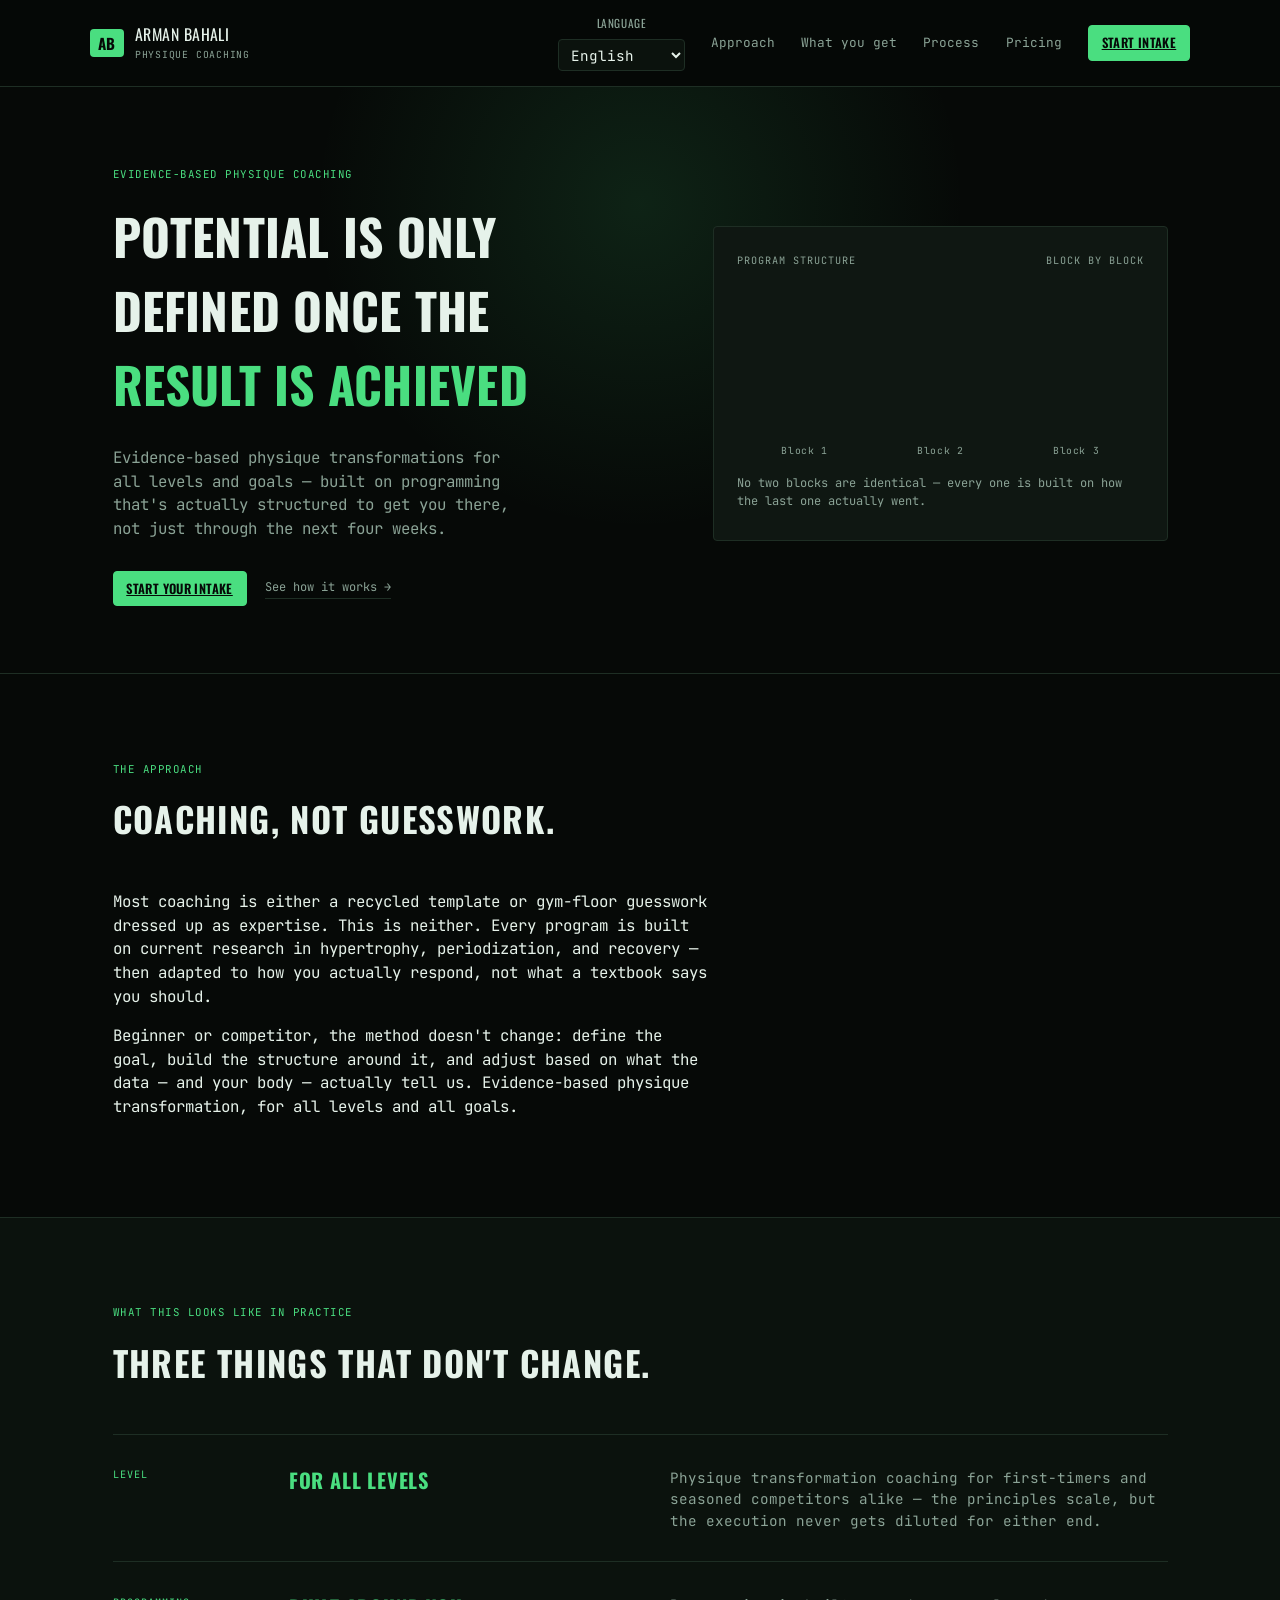
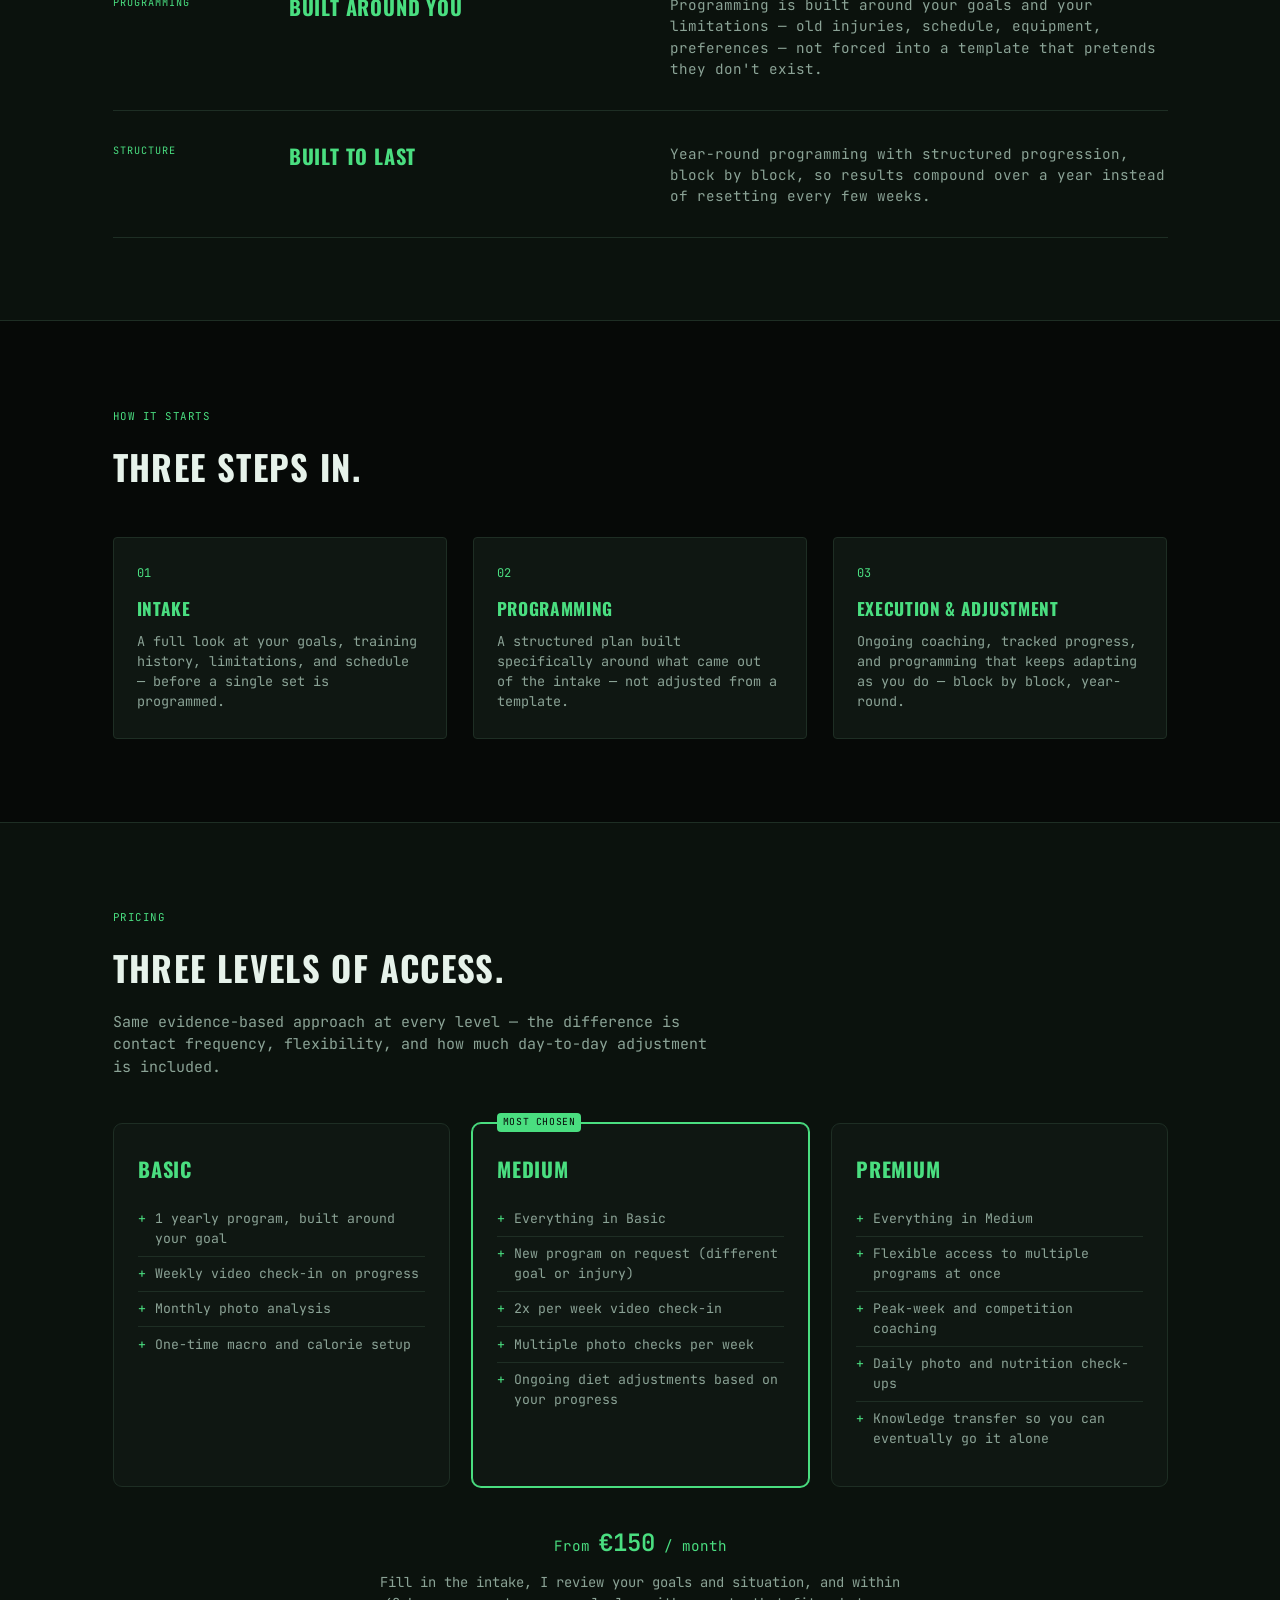
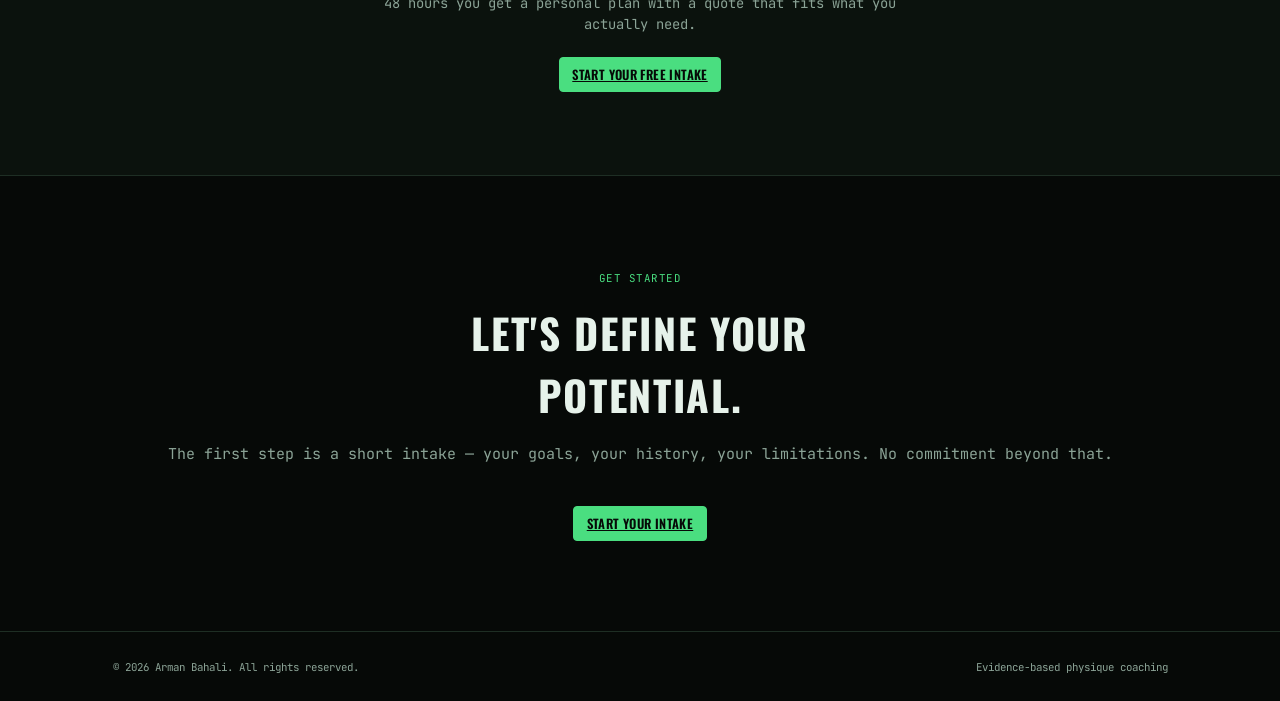
==== commit d34947b4: "Replace fixed prices with "from €150/month" and a personal quote The homepage no longer lists exact " ====
--- a/index.html
+++ b/index.html
@@ -3,22 +3,14 @@
 <head>
 <meta charset="UTF-8">
 <meta name="viewport" content="width=device-width, initial-scale=1.0">
-<meta name="theme-color" content="#060907">
-<title data-i18n="meta.title">Arman Bahali: Evidence-Based Physique Coaching</title>
+<title data-i18n="meta.title">Arman Bahali — Evidence-Based Physique Coaching</title>
 <meta name="description" data-i18n="meta.description" content="Evidence-based physique transformations for all levels and goals. Programming built around what you want and can do, structured to keep working year-round.">
 <link rel="preconnect" href="https://fonts.googleapis.com">
 <link rel="preconnect" href="https://fonts.gstatic.com" crossorigin>
 <link href="https://fonts.googleapis.com/css2?family=JetBrains+Mono:wght@400;500;700&family=Oswald:wght@400;500;600;700&display=swap" rel="stylesheet">
-<link rel="stylesheet" href="styles.css?v=19">
-<link rel="stylesheet" href="styles.css?v=20">
+<link rel="stylesheet" href="styles.css?v=14">
 </head>
 <body class="marketing-page">
-
-<div class="intro-overlay" id="introOverlay" aria-hidden="true">
-  <div class="intro-mark">AB</div>
-  <div class="intro-line"></div>
-  <div class="intro-tag" data-i18n="hero.eyebrow">Evidence-based physique coaching</div>
-</div>
 
 <nav class="marketing-nav">
   <div class="marketing-container marketing-nav-inner">
@@ -43,7 +35,6 @@
       <a class="marketing-nav-link" href="#specs" data-i18n="nav.specs">What you get</a>
       <a class="marketing-nav-link" href="#proces" data-i18n="nav.proces">Process</a>
       <a class="marketing-nav-link" href="#prijzen" data-i18n="nav.prijzen">Pricing</a>
-      <a class="marketing-nav-link" href="#gesprek" data-i18n="nav.gesprek">Free call</a>
       <a class="btn btn--accent" href="intake.html" data-i18n="nav.startIntake">Start intake</a>
     </div>
     <button class="marketing-nav-toggle" id="navToggle" aria-label="Toggle navigation" aria-expanded="false">☰</button>
@@ -62,11 +53,11 @@
   </div>
   <div class="marketing-container marketing-hero-grid">
     <div>
-      <span class="marketing-eyebrow intro-reveal intro-reveal--1" data-i18n="hero.eyebrow">Evidence-based physique coaching</span>
-      <h1 class="intro-reveal-clip intro-reveal--2" data-i18n-html="hero.h1">Potential is only defined once the <span class="hl">result is achieved</span></h1>
-      <p class="marketing-hero-sub intro-reveal intro-reveal--3" data-i18n="hero.sub">Evidence-based physique transformations for all levels and goals, built on programming that's actually structured to get you there, not just through the next four weeks.</p>
-      <div class="marketing-hero-actions intro-reveal intro-reveal--4">
-        <a class="btn btn--accent hero-cta-pulse" href="intake.html" data-i18n="hero.actionPrimary">Start your intake</a>
+      <span class="marketing-eyebrow" data-i18n="hero.eyebrow">Evidence-based physique coaching</span>
+      <h1 data-i18n-html="hero.h1">Potential is only<br>defined once the<br><span class="hl">result is achieved</span></h1>
+      <p class="marketing-hero-sub" data-i18n="hero.sub">Evidence-based physique transformations for all levels and goals — built on programming that's actually structured to get you there, not just through the next four weeks.</p>
+      <div class="marketing-hero-actions">
+        <a class="btn btn--accent" href="intake.html" data-i18n="hero.actionPrimary">Start your intake</a>
         <a class="secondary" href="#proces" data-i18n="hero.actionSecondary">See how it works →</a>
       </div>
     </div>
@@ -95,62 +86,45 @@
       <div class="pg-blocks">
         <span data-i18n="pg.block1">Block 1</span><span data-i18n="pg.block2">Block 2</span><span data-i18n="pg.block3">Block 3</span>
       </div>
-      <p class="pg-caption" data-i18n="pg.caption">No two blocks are identical. Every one is built on how the last one actually went.</p>
+      <p class="pg-caption" data-i18n="pg.caption">No two blocks are identical — every one is built on how the last one actually went.</p>
     </div>
   </div>
 </header>
-
-<div class="marketing-ticker" aria-hidden="true">
-  <div class="marketing-ticker-track">
-    <span data-i18n="ticker.item1">Hypertrophy research</span><span class="marketing-ticker-dot">/</span>
-    <span data-i18n="ticker.item2">Periodization</span><span class="marketing-ticker-dot">/</span>
-    <span data-i18n="ticker.item3">Recovery</span><span class="marketing-ticker-dot">/</span>
-    <span data-i18n="ticker.item4">Block progression</span><span class="marketing-ticker-dot">/</span>
-    <span data-i18n="ticker.item5">Year-round structure</span><span class="marketing-ticker-dot">/</span>
-    <span data-i18n="ticker.item1">Hypertrophy research</span><span class="marketing-ticker-dot">/</span>
-    <span data-i18n="ticker.item2">Periodization</span><span class="marketing-ticker-dot">/</span>
-    <span data-i18n="ticker.item3">Recovery</span><span class="marketing-ticker-dot">/</span>
-    <span data-i18n="ticker.item4">Block progression</span><span class="marketing-ticker-dot">/</span>
-    <span data-i18n="ticker.item5">Year-round structure</span><span class="marketing-ticker-dot">/</span>
-  </div>
-</div>
 
 <section id="aanpak" class="marketing-section">
   <div class="marketing-container">
-    <div class="marketing-section-head reveal">
+    <div class="marketing-section-head">
+      <span class="marketing-eyebrow" data-i18n="approach.eyebrow">The approach</span>
       <h2 data-i18n="approach.h2">Coaching, not guesswork.</h2>
-      <span class="section-head-bar" aria-hidden="true"></span>
     </div>
     <div class="approach-body reveal">
-      <p data-i18n="approach.p1">Most coaching is either a recycled template or gym-floor guesswork dressed up as expertise. This is neither. Every program is built on current research in hypertrophy, periodization, and recovery, then adapted to how you actually respond, not what a textbook says you should.</p>
-      <p data-i18n="approach.p2">Beginner or competitor, the method doesn't change: define the goal, build the structure around it, and adjust based on what the data, and your body, actually tell us. Evidence-based physique transformation, for all levels and all goals.</p>
+      <p data-i18n="approach.p1">Most coaching is either a recycled template or gym-floor guesswork dressed up as expertise. This is neither. Every program is built on current research in hypertrophy, periodization, and recovery — then adapted to how you actually respond, not what a textbook says you should.</p>
+      <p data-i18n="approach.p2">Beginner or competitor, the method doesn't change: define the goal, build the structure around it, and adjust based on what the data — and your body — actually tell us. Evidence-based physique transformation, for all levels and all goals.</p>
     </div>
   </div>
 </section>
 
 <section id="specs" class="marketing-section alt">
   <div class="marketing-container">
-    <div class="marketing-section-head reveal">
+    <div class="marketing-section-head">
+      <span class="marketing-eyebrow" data-i18n="specs.eyebrow">What this looks like in practice</span>
       <h2 data-i18n="specs.h2">Three things that don't change.</h2>
     </div>
     <div class="spec-list reveal">
       <div class="spec-row">
         <span class="spec-tag" data-i18n="specs.row1.tag">Level</span>
         <h3 data-i18n="specs.row1.h3">For all levels</h3>
-        <p class="spec-desc" data-i18n="specs.row1.desc">Physique transformation coaching for first-timers and seasoned competitors alike. The principles scale, but the execution never gets diluted for either end.</p>
-        <div class="spec-bar"><div class="spec-bar-track"><div class="spec-bar-fill"></div></div><span class="spec-bar-label" data-i18n="specs.row1.barLabel">Scales 1:1</span></div>
+        <p class="spec-desc" data-i18n="specs.row1.desc">Physique transformation coaching for first-timers and seasoned competitors alike — the principles scale, but the execution never gets diluted for either end.</p>
       </div>
       <div class="spec-row">
         <span class="spec-tag" data-i18n="specs.row2.tag">Programming</span>
         <h3 data-i18n="specs.row2.h3">Built around you</h3>
-        <p class="spec-desc" data-i18n="specs.row2.desc">Programming is built around your goals and your limitations (old injuries, schedule, equipment, preferences), not forced into a template that pretends they don't exist.</p>
-        <div class="spec-bar"><div class="spec-bar-track"><div class="spec-bar-fill"></div></div><span class="spec-bar-label" data-i18n="specs.row2.barLabel">No templates</span></div>
+        <p class="spec-desc" data-i18n="specs.row2.desc">Programming is built around your goals and your limitations — old injuries, schedule, equipment, preferences — not forced into a template that pretends they don't exist.</p>
       </div>
       <div class="spec-row">
         <span class="spec-tag" data-i18n="specs.row3.tag">Structure</span>
         <h3 data-i18n="specs.row3.h3">Built to last</h3>
         <p class="spec-desc" data-i18n="specs.row3.desc">Year-round programming with structured progression, block by block, so results compound over a year instead of resetting every few weeks.</p>
-        <div class="spec-bar"><div class="spec-bar-track"><div class="spec-bar-fill"></div></div><span class="spec-bar-label" data-i18n="specs.row3.barLabel">52 weeks</span></div>
       </div>
     </div>
   </div>
@@ -158,27 +132,25 @@
 
 <section id="proces" class="marketing-section">
   <div class="marketing-container">
-    <div class="marketing-section-head reveal">
+    <div class="marketing-section-head">
+      <span class="marketing-eyebrow" data-i18n="process.eyebrow">How it starts</span>
       <h2 data-i18n="process.h2">Three steps in.</h2>
     </div>
     <div class="process-list reveal">
       <div class="process-item tilt-card">
-        <span class="process-item-accent" aria-hidden="true"></span>
         <span class="num mono">01</span>
         <h3 data-i18n="process.step1.h3">Intake</h3>
-        <p data-i18n="process.step1.p">A full look at your goals, training history, limitations, and schedule, all before a single set is programmed.</p>
+        <p data-i18n="process.step1.p">A full look at your goals, training history, limitations, and schedule — before a single set is programmed.</p>
       </div>
       <div class="process-item tilt-card">
-        <span class="process-item-accent" aria-hidden="true"></span>
         <span class="num mono">02</span>
         <h3 data-i18n="process.step2.h3">Programming</h3>
-        <p data-i18n="process.step2.p">A structured plan built specifically around what came out of the intake, not adjusted from a template.</p>
+        <p data-i18n="process.step2.p">A structured plan built specifically around what came out of the intake — not adjusted from a template.</p>
       </div>
       <div class="process-item tilt-card">
-        <span class="process-item-accent" aria-hidden="true"></span>
         <span class="num mono">03</span>
         <h3 data-i18n="process.step3.h3">Execution &amp; adjustment</h3>
-        <p data-i18n="process.step3.p">Ongoing coaching, tracked progress, and programming that keeps adapting as you do, block by block, year-round.</p>
+        <p data-i18n="process.step3.p">Ongoing coaching, tracked progress, and programming that keeps adapting as you do — block by block, year-round.</p>
       </div>
     </div>
   </div>
@@ -186,35 +158,24 @@
 
 <section id="prijzen" class="marketing-section alt">
   <div class="marketing-container">
-    <div class="marketing-section-head reveal">
+    <div class="marketing-section-head">
       <span class="marketing-eyebrow" data-i18n="pricing.eyebrow">Pricing</span>
       <h2 data-i18n="pricing.h2">Three levels of access.</h2>
-      <p data-i18n="pricing.sub">Same evidence-based approach at every level. The difference is contact frequency, flexibility, and how much day-to-day adjustment is included.</p>
-    </div>
-
-    <div class="billing-toggle" id="billingToggle">
-      <div class="toggle-highlight"></div>
-      <button type="button" class="active" data-billing="maandelijks" data-i18n="pricing.billingMonthly">Monthly</button>
-      <button type="button" data-billing="kwartaal" data-i18n="pricing.billingQuarterly">Per 3 months</button>
+      <p data-i18n="pricing.sub">Same evidence-based approach at every level — the difference is contact frequency, flexibility, and how much day-to-day adjustment is included.</p>
     </div>
 
     <div class="pricing-grid reveal">
-      <div class="price-card tilt-card" data-tier="Basis" data-price-monthly="150" data-price-quarter="405">
+      <div class="price-card tilt-card" data-tier="Basis">
         <h3 data-i18n="tier.basic.name">Basic</h3>
-        <p class="prijs"><span class="bedrag" data-role="amount">€150</span> <span data-role="period" data-i18n="pricing.perMonth">/ month</span></p>
-        <p class="prijs-sub" data-role="sub"></p>
         <ul>
           <li data-i18n="tier.basic.li1">1 yearly program, built around your goal</li>
           <li data-i18n="tier.basic.li2">Weekly video check-in on progress</li>
           <li data-i18n="tier.basic.li3">Monthly photo analysis</li>
           <li data-i18n="tier.basic.li4">One-time macro and calorie setup</li>
         </ul>
-        <a class="btn btn--ghost tier-cta" href="intake.html" data-tier="Basis" data-i18n="tier.basic.cta">Choose Basic</a>
-      </div>
-      <div class="price-card featured tilt-card" data-tier="Medium" data-featured-label="Most chosen" data-price-monthly="260" data-price-quarter="700">
+      </div>
+      <div class="price-card featured tilt-card" data-tier="Medium" data-featured-label="Most chosen">
         <h3 data-i18n="tier.medium.name">Medium</h3>
-        <p class="prijs"><span class="bedrag" data-role="amount">€260</span> <span data-role="period" data-i18n="pricing.perMonth">/ month</span></p>
-        <p class="prijs-sub" data-role="sub"></p>
         <ul>
           <li data-i18n="tier.medium.li1">Everything in Basic</li>
           <li data-i18n="tier.medium.li2">New program on request (different goal or injury)</li>
@@ -222,12 +183,9 @@
           <li data-i18n="tier.medium.li4">Multiple photo checks per week</li>
           <li data-i18n="tier.medium.li5">Ongoing diet adjustments based on your progress</li>
         </ul>
-        <a class="btn btn--accent tier-cta" href="intake.html" data-tier="Medium" data-i18n="tier.medium.cta">Choose Medium</a>
-      </div>
-      <div class="price-card tilt-card" data-tier="Premium" data-price-monthly="385" data-price-quarter="1040">
+      </div>
+      <div class="price-card tilt-card" data-tier="Premium">
         <h3 data-i18n="tier.premium.name">Premium</h3>
-        <p class="prijs"><span class="bedrag" data-role="amount">€385</span> <span data-role="period" data-i18n="pricing.perMonth">/ month</span></p>
-        <p class="prijs-sub" data-role="sub"></p>
         <ul>
           <li data-i18n="tier.premium.li1">Everything in Medium</li>
           <li data-i18n="tier.premium.li2">Flexible access to multiple programs at once</li>
@@ -235,71 +193,22 @@
           <li data-i18n="tier.premium.li4">Daily photo and nutrition check-ups</li>
           <li data-i18n="tier.premium.li5">Knowledge transfer so you can eventually go it alone</li>
         </ul>
-        <a class="btn btn--ghost tier-cta" href="intake.html" data-tier="Premium" data-i18n="tier.premium.cta">Choose Premium</a>
-      </div>
-    </div>
-    <p class="pricing-inclusion" data-i18n-html="pricing.inclusion">Every plan, including Basic, includes access to <strong>PocketCoach</strong> and the <strong>Nutrition &amp; Training eBooks</strong>. This isn't a tier upgrade, it's simply included.</p>
-    <p class="pricing-note" data-i18n="pricing.note">↳ These prices are a starting point. Adjust them to your own market. Every button above logs the choice for the business tracker and then goes straight to the intake. Check your right-of-withdrawal obligations before offering a 3-month prepay.</p>
+      </div>
+    </div>
+    <div class="pricing-footer">
+      <p class="pricing-anchor"><span data-i18n="pricing.from">From</span> <span class="bedrag">€150</span> <span data-i18n="pricing.perMonth">/ month</span></p>
+      <p class="pricing-how" data-i18n="pricing.how">Fill in the intake, I review your goals and situation, and within 48 hours you get a personal plan with a quote that fits what you actually need.</p>
+      <a class="btn btn--accent" href="intake.html" data-i18n="pricing.cta">Start your free intake</a>
+    </div>
   </div>
 </section>
 
-<section id="gesprek" class="marketing-section">
-  <div class="marketing-container call-grid">
-    <div class="marketing-section-head reveal">
-      <span class="marketing-eyebrow" data-i18n="call.eyebrow">Not sure yet?</span>
-      <h2 data-i18n="call.h2">Let's talk first.</h2>
-      <p data-i18n="call.p">Not sure which plan fits, or whether coaching is right for you at all? Book a free, no-obligation call of about 15 minutes. Leave your details and I'll get back to you personally to set a time.</p>
-      <ul class="call-points">
-        <li data-i18n="call.point1">Free and without obligation</li>
-        <li data-i18n="call.point2">About 15 minutes, by phone or video</li>
-        <li data-i18n="call.point3">Book instantly, or hear back from me within 48 hours</li>
-      </ul>
-      <a class="btn btn--accent call-book-btn" href="https://calendly.com/armanbahali/im-interested" target="_blank" rel="noopener" data-i18n="call.bookDirect">Pick a time in my calendar</a>
-    </div>
-
-    <form id="call-form" class="call-form reveal" method="post" novalidate>
-      <p class="call-form__intro call-form__full" data-i18n="call.formIntro">No suitable time? Leave your details and I'll reach out to you.</p>
-      <!-- Web3Forms honeypot: echte bezoekers zien/vullen dit nooit in. -->
-      <input type="checkbox" name="botcheck" class="call-honeypot" tabindex="-1" autocomplete="off" aria-hidden="true">
-      <label>
-        <span data-i18n="call.name">Name</span>
-        <input type="text" name="naam" required autocomplete="name">
-      </label>
-      <label>
-        <span data-i18n="call.email">Email</span>
-        <input type="email" name="email" required autocomplete="email">
-      </label>
-      <label>
-        <span data-i18n="call.phone">Phone / WhatsApp (optional)</span>
-        <input type="tel" name="telefoon" autocomplete="tel">
-      </label>
-      <label>
-        <span data-i18n="call.moment">Preferred time</span>
-        <select name="moment">
-          <option value="geen_voorkeur" data-i18n="call.momentAny">No preference</option>
-          <option value="ochtend" data-i18n="call.momentMorning">Morning</option>
-          <option value="middag" data-i18n="call.momentAfternoon">Afternoon</option>
-          <option value="avond" data-i18n="call.momentEvening">Evening</option>
-        </select>
-      </label>
-      <label class="call-form__full">
-        <span data-i18n="call.message">What are you unsure about? (optional)</span>
-        <textarea name="bericht" rows="3"></textarea>
-      </label>
-      <div class="call-form__full call-form__actions">
-        <button type="submit" class="btn" data-i18n="call.submit">Request a call</button>
-        <p class="call-status" id="call-status" role="status" aria-live="polite"></p>
-      </div>
-    </form>
-  </div>
-</section>
-
 <section class="marketing-cta">
-  <div class="marketing-container reveal">
+  <div class="marketing-container">
+    <span class="marketing-eyebrow" data-i18n="cta.eyebrow">Get started</span>
     <h2 data-i18n="cta.h2">Let's define your potential.</h2>
-    <p data-i18n="cta.p">The first step is a short intake covering your goals, your history, your limitations. No commitment beyond that.</p>
+    <p data-i18n="cta.p">The first step is a short intake — your goals, your history, your limitations. No commitment beyond that.</p>
     <a class="btn btn--accent" href="intake.html" data-i18n="cta.btn">Start your intake</a>
-    <a class="cta-call-link" href="#gesprek" data-i18n="cta.callLink">Not sure yet? Book a free call first →</a>
   </div>
 </section>
 
@@ -313,24 +222,6 @@
 <script>
 (function () {
   document.getElementById('year').textContent = new Date().getFullYear();
-
-  const reduceMotion = window.matchMedia
-    ? window.matchMedia('(prefers-reduced-motion: reduce)').matches
-    : false;
-
-  // Intro splash: pure CSS handles hiding it (animation `forwards` leaves it
-  // opacity:0/visibility:hidden), this just also flips on [hidden] afterwards
-  // so it stops painting/blocking entirely. Falls back to an immediate hide
-  // if animationend never fires (reduced motion, older browsers).
-  const introOverlay = document.getElementById('introOverlay');
-  if (introOverlay) {
-    if (reduceMotion) {
-      introOverlay.hidden = true;
-    } else {
-      introOverlay.addEventListener('animationend', () => { introOverlay.hidden = true; });
-      setTimeout(() => { introOverlay.hidden = true; }, 3000);
-    }
-  }
 
   // ---- Taal (i18n) ----
   // Zelfstandig woordenboek voor deze pagina — index.html deelt geen module
@@ -342,7 +233,7 @@
 
   const VERTALINGEN = {
     en: {
-      'meta.title': 'Arman Bahali: Evidence-Based Physique Coaching',
+      'meta.title': 'Arman Bahali — Evidence-Based Physique Coaching',
       'meta.description': 'Evidence-based physique transformations for all levels and goals. Programming built around what you want and can do, structured to keep working year-round.',
       'nav.tag': 'Physique Coaching',
       'nav.aanpak': 'Approach',
@@ -352,8 +243,8 @@
       'nav.startIntake': 'Start intake',
       'taal.label': 'Language',
       'hero.eyebrow': 'Evidence-based physique coaching',
-      'hero.h1': 'Potential is only defined once the <span class="hl">result is achieved</span>',
-      'hero.sub': "Evidence-based physique transformations for all levels and goals, built on programming that's actually structured to get you there, not just through the next four weeks.",
+      'hero.h1': 'Potential is only<br>defined once the<br><span class="hl">result is achieved</span>',
+      'hero.sub': "Evidence-based physique transformations for all levels and goals — built on programming that's actually structured to get you there, not just through the next four weeks.",
       'hero.actionPrimary': 'Start your intake',
       'hero.actionSecondary': 'See how it works →',
       'pg.label1': 'Program structure',
@@ -361,105 +252,66 @@
       'pg.block1': 'Block 1',
       'pg.block2': 'Block 2',
       'pg.block3': 'Block 3',
-      'pg.caption': 'No two blocks are identical. Every one is built on how the last one actually went.',
-      'pg.tooltipPeak': ' · peak week',
-      'pg.tooltipWeek': ' · week ',
-      'ticker.item1': 'Hypertrophy research',
-      'ticker.item2': 'Periodization',
-      'ticker.item3': 'Recovery',
-      'ticker.item4': 'Block progression',
-      'ticker.item5': 'Year-round structure',
+      'pg.caption': 'No two blocks are identical — every one is built on how the last one actually went.',
+      'pg.tooltipPeak': ' — peak week',
+      'pg.tooltipWeek': ' — week ',
       'approach.eyebrow': 'The approach',
       'approach.h2': 'Coaching, not guesswork.',
-      'approach.p1': 'Most coaching is either a recycled template or gym-floor guesswork dressed up as expertise. This is neither. Every program is built on current research in hypertrophy, periodization, and recovery, then adapted to how you actually respond, not what a textbook says you should.',
-      'approach.p2': "Beginner or competitor, the method doesn't change: define the goal, build the structure around it, and adjust based on what the data, and your body, actually tell us. Evidence-based physique transformation, for all levels and all goals.",
+      'approach.p1': 'Most coaching is either a recycled template or gym-floor guesswork dressed up as expertise. This is neither. Every program is built on current research in hypertrophy, periodization, and recovery — then adapted to how you actually respond, not what a textbook says you should.',
+      'approach.p2': "Beginner or competitor, the method doesn't change: define the goal, build the structure around it, and adjust based on what the data — and your body — actually tell us. Evidence-based physique transformation, for all levels and all goals.",
       'specs.eyebrow': 'What this looks like in practice',
       'specs.h2': "Three things that don't change.",
       'specs.row1.tag': 'Level',
       'specs.row1.h3': 'For all levels',
-      'specs.row1.desc': 'Physique transformation coaching for first-timers and seasoned competitors alike. The principles scale, but the execution never gets diluted for either end.',
-      'specs.row1.barLabel': 'Scales 1:1',
+      'specs.row1.desc': 'Physique transformation coaching for first-timers and seasoned competitors alike — the principles scale, but the execution never gets diluted for either end.',
       'specs.row2.tag': 'Programming',
       'specs.row2.h3': 'Built around you',
-      'specs.row2.desc': "Programming is built around your goals and your limitations (old injuries, schedule, equipment, preferences), not forced into a template that pretends they don't exist.",
-      'specs.row2.barLabel': 'No templates',
+      'specs.row2.desc': "Programming is built around your goals and your limitations — old injuries, schedule, equipment, preferences — not forced into a template that pretends they don't exist.",
       'specs.row3.tag': 'Structure',
       'specs.row3.h3': 'Built to last',
       'specs.row3.desc': 'Year-round programming with structured progression, block by block, so results compound over a year instead of resetting every few weeks.',
-      'specs.row3.barLabel': '52 weeks',
       'process.eyebrow': 'How it starts',
       'process.h2': 'Three steps in.',
       'process.step1.h3': 'Intake',
-      'process.step1.p': 'A full look at your goals, training history, limitations, and schedule, all before a single set is programmed.',
+      'process.step1.p': 'A full look at your goals, training history, limitations, and schedule — before a single set is programmed.',
       'process.step2.h3': 'Programming',
-      'process.step2.p': 'A structured plan built specifically around what came out of the intake, not adjusted from a template.',
+      'process.step2.p': 'A structured plan built specifically around what came out of the intake — not adjusted from a template.',
       'process.step3.h3': 'Execution & adjustment',
-      'process.step3.p': 'Ongoing coaching, tracked progress, and programming that keeps adapting as you do, block by block, year-round.',
+      'process.step3.p': 'Ongoing coaching, tracked progress, and programming that keeps adapting as you do — block by block, year-round.',
       'pricing.eyebrow': 'Pricing',
       'pricing.h2': 'Three levels of access.',
-      'pricing.sub': 'Same evidence-based approach at every level. The difference is contact frequency, flexibility, and how much day-to-day adjustment is included.',
+      'pricing.sub': 'Same evidence-based approach at every level — the difference is contact frequency, flexibility, and how much day-to-day adjustment is included.',
       'pricing.featuredBadge': 'Most chosen',
       'pricing.perMonth': '/ month',
-      'pricing.billingMonthly': 'Monthly',
-      'pricing.billingQuarterly': 'Per 3 months',
-      'pricing.perQuarter': '/ 3 months',
-      'pricing.quarterlySub': '≈ {amount}/month · paid upfront',
-      'pricing.monthlySub': 'Or per 3 months: save {pct}%',
-      'pricing.note': '↳ These prices are a starting point. Adjust them to your own market. Every button above logs the choice for the business tracker and then goes straight to the intake. Check your right-of-withdrawal obligations before offering a 3-month prepay.',
-      'pricing.inclusion': 'Every plan, including Basic, includes access to <strong>PocketCoach</strong> and the <strong>Nutrition &amp; Training eBooks</strong>. This isn\'t a tier upgrade, it\'s simply included.',
+      'pricing.from': 'From',
+      'pricing.how': 'Fill in the intake, I review your goals and situation, and within 48 hours you get a personal plan with a quote that fits what you actually need.',
+      'pricing.cta': 'Start your free intake',
       'tier.basic.name': 'Basic',
       'tier.basic.li1': '1 yearly program, built around your goal',
       'tier.basic.li2': 'Weekly video check-in on progress',
       'tier.basic.li3': 'Monthly photo analysis',
       'tier.basic.li4': 'One-time macro and calorie setup',
-      'tier.basic.cta': 'Choose Basic',
       'tier.medium.name': 'Medium',
       'tier.medium.li1': 'Everything in Basic',
       'tier.medium.li2': 'New program on request (different goal or injury)',
       'tier.medium.li3': '2x per week video check-in',
       'tier.medium.li4': 'Multiple photo checks per week',
       'tier.medium.li5': 'Ongoing diet adjustments based on your progress',
-      'tier.medium.cta': 'Choose Medium',
       'tier.premium.name': 'Premium',
       'tier.premium.li1': 'Everything in Medium',
       'tier.premium.li2': 'Flexible access to multiple programs at once',
       'tier.premium.li3': 'Peak-week and competition coaching',
       'tier.premium.li4': 'Daily photo and nutrition check-ups',
       'tier.premium.li5': 'Knowledge transfer so you can eventually go it alone',
-      'tier.premium.cta': 'Choose Premium',
       'cta.eyebrow': 'Get started',
       'cta.h2': "Let's define your potential.",
-      'cta.p': 'The first step is a short intake covering your goals, your history, your limitations. No commitment beyond that.',
+      'cta.p': 'The first step is a short intake — your goals, your history, your limitations. No commitment beyond that.',
       'cta.btn': 'Start your intake',
-      'nav.gesprek': "Free call",
-      'call.eyebrow': "Not sure yet?",
-      'call.h2': "Let's talk first.",
-      'call.p': "Not sure which plan fits, or whether coaching is right for you at all? Book a free, no-obligation call of about 15 minutes — pick a time that suits you directly in my calendar.",
-      'call.bookDirect': "Pick a time in my calendar →",
-      'call.formIntro': "No suitable time? Leave your details and I'll reach out to you.",
-      'call.point1': "Free and without obligation",
-      'call.point2': "About 15 minutes, by phone or video",
-      'call.point3': "Book instantly, or hear back from me within 48 hours",
-      'call.name': "Name",
-      'call.email': "Email",
-      'call.phone': "Phone / WhatsApp (optional)",
-      'call.moment': "Preferred time",
-      'call.momentAny': "No preference",
-      'call.momentMorning': "Morning",
-      'call.momentAfternoon': "Afternoon",
-      'call.momentEvening': "Evening",
-      'call.message': "What are you unsure about? (optional)",
-      'call.submit': "Request a call",
-      'call.sending': "Sending…",
-      'call.success': "Thanks! I've received your request and will get back to you within 48 hours to set a time.",
-      'call.error': "Something went wrong while sending. Please try again, or email me directly at {email}.",
-      'call.invalid': "Please fill in your name and a valid email address.",
-      'cta.callLink': "Not sure yet? Book a free call first →",
       'footer.rights': 'Arman Bahali. All rights reserved.',
       'footer.tagline': 'Evidence-based physique coaching',
     },
     nl: {
-      'meta.title': 'Arman Bahali: Evidence-Based Fysiek Coaching',
+      'meta.title': 'Arman Bahali — Evidence-Based Fysiek Coaching',
       'meta.description': 'Evidence-based fysiektransformaties, voor elk niveau en elk doel. Programmering gebouwd rond wat jij wilt en kan, opgezet om het hele jaar door te blijven werken.',
       'nav.tag': 'Fysiek Coaching',
       'nav.aanpak': 'Aanpak',
@@ -469,8 +321,8 @@
       'nav.startIntake': 'Start intake',
       'taal.label': 'Taal',
       'hero.eyebrow': 'Evidence-based fysiek coaching',
-      'hero.h1': 'Potentieel telt pas zodra het <span class="hl">resultaat er is</span>',
-      'hero.sub': 'Evidence-based fysiektransformaties voor elk niveau en elk doel, gebouwd op programmering die je écht ergens brengt, niet alleen door de komende vier weken.',
+      'hero.h1': 'Potentieel telt pas<br>zodra het<br><span class="hl">resultaat er is</span>',
+      'hero.sub': 'Evidence-based fysiektransformaties voor elk niveau en elk doel — gebouwd op programmering die je écht ergens brengt, niet alleen door de komende vier weken.',
       'hero.actionPrimary': 'Start je intake',
       'hero.actionSecondary': 'Bekijk hoe het werkt →',
       'pg.label1': 'Programma-opbouw',
@@ -478,105 +330,66 @@
       'pg.block1': 'Blok 1',
       'pg.block2': 'Blok 2',
       'pg.block3': 'Blok 3',
-      'pg.caption': 'Geen twee blokken zijn identiek. Elk blok is gebouwd op hoe het vorige daadwerkelijk ging.',
-      'pg.tooltipPeak': ' · piekweek',
-      'pg.tooltipWeek': ' · week ',
-      'ticker.item1': 'Hypertrofie-onderzoek',
-      'ticker.item2': 'Periodisering',
-      'ticker.item3': 'Herstel',
-      'ticker.item4': 'Blokopbouw',
-      'ticker.item5': 'Structuur het hele jaar door',
+      'pg.caption': 'Geen twee blokken zijn identiek — elk blok is gebouwd op hoe het vorige daadwerkelijk ging.',
+      'pg.tooltipPeak': ' — piekweek',
+      'pg.tooltipWeek': ' — week ',
       'approach.eyebrow': 'De aanpak',
       'approach.h2': 'Coaching, geen giswerk.',
-      'approach.p1': 'De meeste coaching is óf een gerecycled template, óf giswerk op de gym-vloer verpakt als expertise. Dit is geen van beide. Elk programma is gebouwd op actueel onderzoek naar hypertrofie, periodisering en herstel, en wordt daarna aangepast aan hoe jij daadwerkelijk reageert, niet aan wat een boek zegt dat zou moeten.',
-      'approach.p2': 'Beginner of wedstrijdatleet, de methode verandert niet: het doel bepalen, de structuur eromheen bouwen, en bijsturen op basis van wat de data, en je lichaam, je daadwerkelijk vertellen. Evidence-based fysiektransformatie, voor elk niveau en elk doel.',
+      'approach.p1': 'De meeste coaching is óf een gerecycled template, óf giswerk op de gym-vloer verpakt als expertise. Dit is geen van beide. Elk programma is gebouwd op actueel onderzoek naar hypertrofie, periodisering en herstel — en wordt daarna aangepast aan hoe jij daadwerkelijk reageert, niet aan wat een boek zegt dat zou moeten.',
+      'approach.p2': 'Beginner of wedstrijdatleet, de methode verandert niet: het doel bepalen, de structuur eromheen bouwen, en bijsturen op basis van wat de data — en je lichaam — je daadwerkelijk vertellen. Evidence-based fysiektransformatie, voor elk niveau en elk doel.',
       'specs.eyebrow': 'Wat dit in de praktijk betekent',
       'specs.h2': 'Drie dingen die niet veranderen.',
       'specs.row1.tag': 'Niveau',
       'specs.row1.h3': 'Voor elk niveau',
-      'specs.row1.desc': 'Fysiektransformatie-coaching voor beginners én ervaren wedstrijdatleten. De principes schalen mee, maar de uitvoering wordt voor geen van beide uitgehold.',
-      'specs.row1.barLabel': 'Schaalt 1:1',
+      'specs.row1.desc': 'Fysiektransformatie-coaching voor beginners én ervaren wedstrijdatleten — de principes schalen mee, maar de uitvoering wordt voor geen van beide uitgehold.',
       'specs.row2.tag': 'Programmering',
       'specs.row2.h3': 'Gebouwd rond jou',
-      'specs.row2.desc': "Programmering wordt gebouwd rond jouw doelen én jouw beperkingen (oude blessures, agenda, materiaal, voorkeuren), niet in een template geperst die doet alsof die niet bestaan.",
-      'specs.row2.barLabel': 'Geen templates',
+      'specs.row2.desc': "Programmering wordt gebouwd rond jouw doelen én jouw beperkingen — oude blessures, agenda, materiaal, voorkeuren — niet in een template geperst die doet alsof die niet bestaan.",
       'specs.row3.tag': 'Structuur',
       'specs.row3.h3': 'Gebouwd om te blijven werken',
       'specs.row3.desc': 'Programmering voor het hele jaar, met gestructureerde progressie, blok voor blok, zodat resultaten zich opstapelen in plaats van elke paar weken weer bij nul te beginnen.',
-      'specs.row3.barLabel': '52 weken',
       'process.eyebrow': 'Hoe het begint',
       'process.h2': 'Drie stappen erin.',
       'process.step1.h3': 'Intake',
-      'process.step1.p': 'Een volledig beeld van je doelen, trainingsgeschiedenis, beperkingen en agenda, nog voordat er ook maar één set geprogrammeerd wordt.',
+      'process.step1.p': 'Een volledig beeld van je doelen, trainingsgeschiedenis, beperkingen en agenda — voordat er ook maar één set geprogrammeerd wordt.',
       'process.step2.h3': 'Programmering',
-      'process.step2.p': 'Een gestructureerd plan, specifiek gebouwd op wat uit de intake naar voren komt, niet aangepast vanuit een template.',
+      'process.step2.p': 'Een gestructureerd plan, specifiek gebouwd op wat uit de intake naar voren komt — niet aangepast vanuit een template.',
       'process.step3.h3': 'Uitvoering & bijsturing',
-      'process.step3.p': 'Doorlopende coaching, bijgehouden voortgang, en programmering die blijft meebewegen met jou, blok voor blok, het hele jaar door.',
+      'process.step3.p': 'Doorlopende coaching, bijgehouden voortgang, en programmering die blijft meebewegen met jou — blok voor blok, het hele jaar door.',
       'pricing.eyebrow': 'Prijzen',
       'pricing.h2': 'Drie niveaus van toegang.',
-      'pricing.sub': 'Dezelfde evidence-based aanpak op elk niveau. Het verschil zit in contactfrequentie, flexibiliteit, en hoeveel dagelijkse bijsturing erbij zit.',
+      'pricing.sub': 'Dezelfde evidence-based aanpak op elk niveau — het verschil zit in contactfrequentie, flexibiliteit, en hoeveel dagelijkse bijsturing erbij zit.',
       'pricing.featuredBadge': 'Meest gekozen',
       'pricing.perMonth': '/ maand',
-      'pricing.billingMonthly': 'Maandelijks',
-      'pricing.billingQuarterly': 'Per 3 maanden',
-      'pricing.perQuarter': '/ 3 maanden',
-      'pricing.quarterlySub': '≈ {amount}/maand · in één keer voldaan',
-      'pricing.monthlySub': 'Of per 3 maanden: bespaar {pct}%',
-      'pricing.note': '↳ Deze prijzen zijn een startpunt. Pas ze aan naar je eigen markt. Elke knop hierboven logt de keuze voor de business tracker en gaat daarna direct naar de intake. Check je herroepingsrecht-verplichtingen voordat je een 3-maands vooruitbetaling live zet.',
-      'pricing.inclusion': 'Elk pakket, ook Basis, geeft toegang tot <strong>PocketCoach</strong> en de <strong>Nutrition &amp; Training eBooks</strong>. Dit is geen tier-upgrade, het zit gewoon inbegrepen.',
+      'pricing.from': 'Vanaf',
+      'pricing.how': 'Vul de intake in, ik bekijk je doelen en situatie, en binnen 48 uur krijg je een persoonlijk plan met een voorstel dat past bij wat jij écht nodig hebt.',
+      'pricing.cta': 'Start je gratis intake',
       'tier.basic.name': 'Basis',
       'tier.basic.li1': '1 jaarprogramma, gebouwd rond jouw doel',
       'tier.basic.li2': 'Wekelijkse video check-in voor voortgang',
       'tier.basic.li3': 'Maandelijkse foto-analyse',
       'tier.basic.li4': 'Eenmalige macro- en calorie-instelling',
-      'tier.basic.cta': 'Kies Basis',
       'tier.medium.name': 'Medium',
       'tier.medium.li1': 'Alles uit Basis',
       'tier.medium.li2': 'Nieuw programma op aanvraag (ander doel of blessure)',
       'tier.medium.li3': '2x per week video check-in',
       'tier.medium.li4': 'Meerdere foto-checks per week',
       'tier.medium.li5': 'Doorlopende dieetaanpassingen op basis van je voortgang',
-      'tier.medium.cta': 'Kies Medium',
       'tier.premium.name': 'Premium',
       'tier.premium.li1': 'Alles uit Medium',
       'tier.premium.li2': "Flexibele toegang tot meerdere programma's tegelijk",
       'tier.premium.li3': 'Piekweek- en wedstrijdbegeleiding',
       'tier.premium.li4': 'Dagelijkse foto- en voedingscheck-ups',
       'tier.premium.li5': 'Kennisoverdracht om uiteindelijk zelfstandig door te gaan',
-      'tier.premium.cta': 'Kies Premium',
       'cta.eyebrow': 'Aan de slag',
       'cta.h2': 'Laten we je potentieel bepalen.',
-      'cta.p': 'De eerste stap is een korte intake over je doelen, je geschiedenis, je beperkingen. Geen verplichting daarna.',
+      'cta.p': 'De eerste stap is een korte intake — je doelen, je geschiedenis, je beperkingen. Geen verplichting daarna.',
       'cta.btn': 'Start je intake',
-      'nav.gesprek': "Gratis gesprek",
-      'call.eyebrow': "Twijfel je nog?",
-      'call.h2': "Laten we eerst even praten.",
-      'call.p': "Weet je niet zeker welk pakket past, of of coaching überhaupt iets voor je is? Plan een gratis, vrijblijvend gesprek van zo'n 15 minuten — kies direct een moment dat jou uitkomt in mijn agenda.",
-      'call.bookDirect': "Kies een moment in mijn agenda →",
-      'call.formIntro': "Geen geschikt moment? Laat je gegevens achter en ik neem contact met je op.",
-      'call.point1': "Gratis en vrijblijvend",
-      'call.point2': "Zo'n 15 minuten, telefonisch of via video",
-      'call.point3': "Direct inplannen, of binnen 48 uur antwoord van mij",
-      'call.name': "Naam",
-      'call.email': "E-mail",
-      'call.phone': "Telefoon / WhatsApp (optioneel)",
-      'call.moment': "Voorkeursmoment",
-      'call.momentAny': "Geen voorkeur",
-      'call.momentMorning': "Ochtend",
-      'call.momentAfternoon': "Middag",
-      'call.momentEvening': "Avond",
-      'call.message': "Waar twijfel je over? (optioneel)",
-      'call.submit': "Vraag een gesprek aan",
-      'call.sending': "Versturen…",
-      'call.success': "Bedankt! Ik heb je aanvraag ontvangen en neem binnen 48 uur contact op om een moment te prikken.",
-      'call.error': "Er ging iets mis bij het versturen. Probeer het opnieuw, of mail me direct op {email}.",
-      'call.invalid': "Vul je naam en een geldig e-mailadres in.",
-      'cta.callLink': "Twijfel je nog? Plan eerst een gratis gesprek →",
       'footer.rights': 'Arman Bahali. Alle rechten voorbehouden.',
       'footer.tagline': 'Evidence-based fysiek coaching',
     },
     es: {
-      'meta.title': 'Arman Bahali: Coaching Físico Basado en Evidencia',
+      'meta.title': 'Arman Bahali — Coaching Físico Basado en Evidencia',
       'meta.description': 'Transformaciones físicas basadas en evidencia para todos los niveles y objetivos. Programación construida en torno a lo que quieres y puedes hacer, estructurada para seguir funcionando todo el año.',
       'nav.tag': 'Coaching Físico',
       'nav.aanpak': 'Enfoque',
@@ -586,8 +399,8 @@
       'nav.startIntake': 'Iniciar admisión',
       'taal.label': 'Idioma',
       'hero.eyebrow': 'Coaching físico basado en evidencia',
-      'hero.h1': 'El potencial solo cuenta cuando <span class="hl">se logra el resultado</span>',
-      'hero.sub': 'Transformaciones físicas basadas en evidencia para todos los niveles y objetivos, construidas sobre una programación realmente estructurada para llevarte allí, no solo para las próximas cuatro semanas.',
+      'hero.h1': 'El potencial solo<br>cuenta cuando<br><span class="hl">se logra el resultado</span>',
+      'hero.sub': 'Transformaciones físicas basadas en evidencia para todos los niveles y objetivos — construidas sobre una programación realmente estructurada para llevarte allí, no solo para las próximas cuatro semanas.',
       'hero.actionPrimary': 'Comienza tu admisión',
       'hero.actionSecondary': 'Mira cómo funciona →',
       'pg.label1': 'Estructura del programa',
@@ -595,105 +408,66 @@
       'pg.block1': 'Bloque 1',
       'pg.block2': 'Bloque 2',
       'pg.block3': 'Bloque 3',
-      'pg.caption': 'No hay dos bloques iguales. Cada uno se construye según cómo fue realmente el anterior.',
-      'pg.tooltipPeak': ' · semana pico',
-      'pg.tooltipWeek': ' · semana ',
-      'ticker.item1': 'Investigación en hipertrofia',
-      'ticker.item2': 'Periodización',
-      'ticker.item3': 'Recuperación',
-      'ticker.item4': 'Progresión por bloques',
-      'ticker.item5': 'Estructura todo el año',
+      'pg.caption': 'No hay dos bloques iguales — cada uno se construye según cómo fue realmente el anterior.',
+      'pg.tooltipPeak': ' — semana pico',
+      'pg.tooltipWeek': ' — semana ',
       'approach.eyebrow': 'El enfoque',
       'approach.h2': 'Coaching, no suposiciones.',
-      'approach.p1': 'La mayoría del coaching es una plantilla reciclada o suposiciones de gimnasio disfrazadas de experiencia. Esto no es ninguna de las dos. Cada programa se basa en investigación actual sobre hipertrofia, periodización y recuperación, y luego se adapta a cómo respondes realmente, no a lo que dice un libro que deberías hacer.',
-      'approach.p2': 'Principiante o competidor, el método no cambia: definir el objetivo, construir la estructura en torno a él, y ajustar según lo que realmente indican los datos, y tu cuerpo. Transformación física basada en evidencia, para todos los niveles y objetivos.',
+      'approach.p1': 'La mayoría del coaching es una plantilla reciclada o suposiciones de gimnasio disfrazadas de experiencia. Esto no es ninguna de las dos. Cada programa se basa en investigación actual sobre hipertrofia, periodización y recuperación — y luego se adapta a cómo respondes realmente, no a lo que dice un libro que deberías hacer.',
+      'approach.p2': 'Principiante o competidor, el método no cambia: definir el objetivo, construir la estructura en torno a él, y ajustar según lo que realmente indican los datos — y tu cuerpo. Transformación física basada en evidencia, para todos los niveles y objetivos.',
       'specs.eyebrow': 'Cómo se ve esto en la práctica',
       'specs.h2': 'Tres cosas que no cambian.',
       'specs.row1.tag': 'Nivel',
       'specs.row1.h3': 'Para todos los niveles',
-      'specs.row1.desc': 'Coaching de transformación física tanto para principiantes como para competidores experimentados. Los principios se adaptan, pero la ejecución nunca se diluye para ninguno de los dos.',
-      'specs.row1.barLabel': 'Escala 1:1',
+      'specs.row1.desc': 'Coaching de transformación física tanto para principiantes como para competidores experimentados — los principios se adaptan, pero la ejecución nunca se diluye para ninguno de los dos.',
       'specs.row2.tag': 'Programación',
       'specs.row2.h3': 'Construido en torno a ti',
-      'specs.row2.desc': 'La programación se construye en torno a tus objetivos y tus limitaciones (lesiones antiguas, agenda, equipamiento, preferencias), sin forzarla en una plantilla que finge que no existen.',
-      'specs.row2.barLabel': 'Sin plantillas',
+      'specs.row2.desc': 'La programación se construye en torno a tus objetivos y tus limitaciones — lesiones antiguas, agenda, equipamiento, preferencias — sin forzarla en una plantilla que finge que no existen.',
       'specs.row3.tag': 'Estructura',
       'specs.row3.h3': 'Construido para durar',
       'specs.row3.desc': 'Programación durante todo el año con progresión estructurada, bloque por bloque, para que los resultados se acumulen durante un año en lugar de reiniciarse cada pocas semanas.',
-      'specs.row3.barLabel': '52 semanas',
       'process.eyebrow': 'Cómo empieza',
       'process.h2': 'Tres pasos para entrar.',
       'process.step1.h3': 'Admisión',
-      'process.step1.p': 'Una mirada completa a tus objetivos, historial de entrenamiento, limitaciones y agenda, antes de programar una sola serie.',
+      'process.step1.p': 'Una mirada completa a tus objetivos, historial de entrenamiento, limitaciones y agenda — antes de programar una sola serie.',
       'process.step2.h3': 'Programación',
-      'process.step2.p': 'Un plan estructurado, construido específicamente en base a lo que surgió de la admisión, no ajustado desde una plantilla.',
+      'process.step2.p': 'Un plan estructurado, construido específicamente en base a lo que surgió de la admisión — no ajustado desde una plantilla.',
       'process.step3.h3': 'Ejecución y ajuste',
-      'process.step3.p': 'Coaching continuo, progreso registrado, y programación que sigue adaptándose contigo, bloque por bloque, todo el año.',
+      'process.step3.p': 'Coaching continuo, progreso registrado, y programación que sigue adaptándose contigo — bloque por bloque, todo el año.',
       'pricing.eyebrow': 'Precios',
       'pricing.h2': 'Tres niveles de acceso.',
-      'pricing.sub': 'El mismo enfoque basado en evidencia en cada nivel. La diferencia está en la frecuencia de contacto, la flexibilidad, y cuánto ajuste diario está incluido.',
+      'pricing.sub': 'El mismo enfoque basado en evidencia en cada nivel — la diferencia está en la frecuencia de contacto, la flexibilidad, y cuánto ajuste diario está incluido.',
       'pricing.featuredBadge': 'Más elegido',
       'pricing.perMonth': '/ mes',
-      'pricing.billingMonthly': 'Mensual',
-      'pricing.billingQuarterly': 'Cada 3 meses',
-      'pricing.perQuarter': '/ 3 meses',
-      'pricing.quarterlySub': '≈ {amount}/mes · pagado por adelantado',
-      'pricing.monthlySub': 'O cada 3 meses: ahorra {pct}%',
-      'pricing.note': '↳ Estos precios son un punto de partida. Ajústalos a tu propio mercado. Cada botón de arriba registra la elección para el business tracker y luego va directo a la admisión. Revisa tus obligaciones de derecho de desistimiento antes de ofrecer un prepago de 3 meses.',
-      'pricing.inclusion': 'Todos los planes, incluido Básico, incluyen acceso a <strong>PocketCoach</strong> y a los <strong>Nutrition &amp; Training eBooks</strong>. No es una mejora de nivel, simplemente está incluido.',
+      'pricing.from': 'Desde',
+      'pricing.how': 'Completa la admisión, reviso tus objetivos y tu situación, y en 48 horas recibes un plan personal con una propuesta ajustada a lo que realmente necesitas.',
+      'pricing.cta': 'Empieza tu admisión gratuita',
       'tier.basic.name': 'Básico',
       'tier.basic.li1': '1 programa anual, construido en torno a tu objetivo',
       'tier.basic.li2': 'Videollamada semanal de seguimiento',
       'tier.basic.li3': 'Análisis de fotos mensual',
       'tier.basic.li4': 'Configuración única de macros y calorías',
-      'tier.basic.cta': 'Elegir Básico',
       'tier.medium.name': 'Medium',
       'tier.medium.li1': 'Todo lo del plan Básico',
       'tier.medium.li2': 'Programa nuevo bajo petición (otro objetivo o lesión)',
       'tier.medium.li3': 'Videollamada 2 veces por semana',
       'tier.medium.li4': 'Varios controles de fotos por semana',
       'tier.medium.li5': 'Ajustes de dieta continuos según tu progreso',
-      'tier.medium.cta': 'Elegir Medium',
       'tier.premium.name': 'Premium',
       'tier.premium.li1': 'Todo lo del plan Medium',
       'tier.premium.li2': 'Acceso flexible a varios programas a la vez',
       'tier.premium.li3': 'Guía para semana pico y competiciones',
       'tier.premium.li4': 'Controles diarios de foto y nutrición',
       'tier.premium.li5': 'Transferencia de conocimiento para que puedas ser autónomo',
-      'tier.premium.cta': 'Elegir Premium',
       'cta.eyebrow': 'Empieza ya',
       'cta.h2': 'Definamos tu potencial.',
-      'cta.p': 'El primer paso es una breve admisión sobre tus objetivos, tu historial, tus limitaciones. Sin compromiso después.',
+      'cta.p': 'El primer paso es una breve admisión — tus objetivos, tu historial, tus limitaciones. Sin compromiso después.',
       'cta.btn': 'Comienza tu admisión',
-      'nav.gesprek': "Llamada gratis",
-      'call.eyebrow': "¿Todavía no estás seguro?",
-      'call.h2': "Hablemos primero.",
-      'call.p': "¿No sabes qué plan te conviene, o si el coaching es para ti? Reserva una llamada gratuita y sin compromiso de unos 15 minutos — elige directamente en mi calendario el momento que mejor te venga.",
-      'call.bookDirect': "Elige un momento en mi calendario →",
-      'call.formIntro': "¿Ningún horario te va bien? Deja tus datos y me pondré en contacto contigo.",
-      'call.point1': "Gratis y sin compromiso",
-      'call.point2': "Unos 15 minutos, por teléfono o videollamada",
-      'call.point3': "Reserva al instante, o te respondo en menos de 48 horas",
-      'call.name': "Nombre",
-      'call.email': "Correo electrónico",
-      'call.phone': "Teléfono / WhatsApp (opcional)",
-      'call.moment': "Momento preferido",
-      'call.momentAny': "Sin preferencia",
-      'call.momentMorning': "Mañana",
-      'call.momentAfternoon': "Tarde",
-      'call.momentEvening': "Noche",
-      'call.message': "¿Sobre qué tienes dudas? (opcional)",
-      'call.submit': "Solicitar una llamada",
-      'call.sending': "Enviando…",
-      'call.success': "¡Gracias! He recibido tu solicitud y me pondré en contacto contigo en menos de 48 horas para acordar un momento.",
-      'call.error': "Algo salió mal al enviar. Inténtalo de nuevo o escríbeme directamente a {email}.",
-      'call.invalid': "Introduce tu nombre y un correo electrónico válido.",
-      'cta.callLink': "¿Todavía dudas? Reserva primero una llamada gratis →",
       'footer.rights': 'Arman Bahali. Todos los derechos reservados.',
       'footer.tagline': 'Coaching físico basado en evidencia',
     },
     pt: {
-      'meta.title': 'Arman Bahali: Coaching Físico Baseado em Evidências',
+      'meta.title': 'Arman Bahali — Coaching Físico Baseado em Evidências',
       'meta.description': 'Transformações físicas baseadas em evidências para todos os níveis e objetivos. Programação construída em torno do que você quer e pode fazer, estruturada para continuar funcionando o ano todo.',
       'nav.tag': 'Coaching Físico',
       'nav.aanpak': 'Abordagem',
@@ -703,8 +477,8 @@
       'nav.startIntake': 'Iniciar admissão',
       'taal.label': 'Idioma',
       'hero.eyebrow': 'Coaching físico baseado em evidências',
-      'hero.h1': 'O potencial só conta quando <span class="hl">o resultado é alcançado</span>',
-      'hero.sub': 'Transformações físicas baseadas em evidências para todos os níveis e objetivos, construídas sobre uma programação realmente estruturada para te levar lá, não apenas pelas próximas quatro semanas.',
+      'hero.h1': 'O potencial só<br>conta quando<br><span class="hl">o resultado é alcançado</span>',
+      'hero.sub': 'Transformações físicas baseadas em evidências para todos os níveis e objetivos — construídas sobre uma programação realmente estruturada para te levar lá, não apenas pelas próximas quatro semanas.',
       'hero.actionPrimary': 'Comece sua admissão',
       'hero.actionSecondary': 'Veja como funciona →',
       'pg.label1': 'Estrutura do programa',
@@ -712,100 +486,61 @@
       'pg.block1': 'Bloco 1',
       'pg.block2': 'Bloco 2',
       'pg.block3': 'Bloco 3',
-      'pg.caption': 'Nenhum bloco é igual ao outro. Cada um é construído com base em como o anterior realmente foi.',
-      'pg.tooltipPeak': ' · semana de pico',
-      'pg.tooltipWeek': ' · semana ',
-      'ticker.item1': 'Pesquisa em hipertrofia',
-      'ticker.item2': 'Periodização',
-      'ticker.item3': 'Recuperação',
-      'ticker.item4': 'Progressão por blocos',
-      'ticker.item5': 'Estrutura o ano todo',
+      'pg.caption': 'Nenhum bloco é igual ao outro — cada um é construído com base em como o anterior realmente foi.',
+      'pg.tooltipPeak': ' — semana de pico',
+      'pg.tooltipWeek': ' — semana ',
       'approach.eyebrow': 'A abordagem',
       'approach.h2': 'Coaching, não achismo.',
-      'approach.p1': 'A maioria do coaching é um modelo reciclado ou achismo de academia disfarçado de expertise. Isto não é nenhum dos dois. Todo programa é construído com base em pesquisas atuais sobre hipertrofia, periodização e recuperação, e depois adaptado a como você realmente responde, não ao que um livro diz que você deveria fazer.',
-      'approach.p2': 'Iniciante ou competidor, o método não muda: definir o objetivo, construir a estrutura em torno dele, e ajustar com base no que os dados, e o seu corpo, realmente dizem. Transformação física baseada em evidências, para todos os níveis e objetivos.',
+      'approach.p1': 'A maioria do coaching é um modelo reciclado ou achismo de academia disfarçado de expertise. Isto não é nenhum dos dois. Todo programa é construído com base em pesquisas atuais sobre hipertrofia, periodização e recuperação — e depois adaptado a como você realmente responde, não ao que um livro diz que você deveria fazer.',
+      'approach.p2': 'Iniciante ou competidor, o método não muda: definir o objetivo, construir a estrutura em torno dele, e ajustar com base no que os dados — e o seu corpo — realmente dizem. Transformação física baseada em evidências, para todos os níveis e objetivos.',
       'specs.eyebrow': 'Como isso funciona na prática',
       'specs.h2': 'Três coisas que não mudam.',
       'specs.row1.tag': 'Nível',
       'specs.row1.h3': 'Para todos os níveis',
-      'specs.row1.desc': 'Coaching de transformação física tanto para iniciantes quanto para competidores experientes. Os princípios se ajustam, mas a execução nunca é diluída para nenhum dos dois.',
-      'specs.row1.barLabel': 'Escala 1:1',
+      'specs.row1.desc': 'Coaching de transformação física tanto para iniciantes quanto para competidores experientes — os princípios se ajustam, mas a execução nunca é diluída para nenhum dos dois.',
       'specs.row2.tag': 'Programação',
       'specs.row2.h3': 'Construído em torno de você',
-      'specs.row2.desc': 'A programação é construída em torno dos seus objetivos e das suas limitações (lesões antigas, agenda, equipamento, preferências), sem forçá-la em um modelo que finge que elas não existem.',
-      'specs.row2.barLabel': 'Sem modelos prontos',
+      'specs.row2.desc': 'A programação é construída em torno dos seus objetivos e das suas limitações — lesões antigas, agenda, equipamento, preferências — sem forçá-la em um modelo que finge que elas não existem.',
       'specs.row3.tag': 'Estrutura',
       'specs.row3.h3': 'Construído para durar',
       'specs.row3.desc': 'Programação para o ano todo, com progressão estruturada, bloco por bloco, para que os resultados se acumulem ao longo de um ano em vez de reiniciar a cada poucas semanas.',
-      'specs.row3.barLabel': '52 semanas',
       'process.eyebrow': 'Como começa',
       'process.h2': 'Três passos para entrar.',
       'process.step1.h3': 'Admissão',
-      'process.step1.p': 'Um panorama completo dos seus objetivos, histórico de treino, limitações e agenda, antes de uma única série ser programada.',
+      'process.step1.p': 'Um panorama completo dos seus objetivos, histórico de treino, limitações e agenda — antes de uma única série ser programada.',
       'process.step2.h3': 'Programação',
-      'process.step2.p': 'Um plano estruturado, construído especificamente com base no que surgiu da admissão, não ajustado a partir de um modelo.',
+      'process.step2.p': 'Um plano estruturado, construído especificamente com base no que surgiu da admissão — não ajustado a partir de um modelo.',
       'process.step3.h3': 'Execução e ajuste',
-      'process.step3.p': 'Coaching contínuo, progresso acompanhado, e programação que continua se adaptando junto com você, bloco por bloco, o ano todo.',
+      'process.step3.p': 'Coaching contínuo, progresso acompanhado, e programação que continua se adaptando junto com você — bloco por bloco, o ano todo.',
       'pricing.eyebrow': 'Preços',
       'pricing.h2': 'Três níveis de acesso.',
-      'pricing.sub': 'A mesma abordagem baseada em evidências em cada nível. A diferença está na frequência de contato, flexibilidade, e quanto ajuste do dia a dia está incluído.',
+      'pricing.sub': 'A mesma abordagem baseada em evidências em cada nível — a diferença está na frequência de contato, flexibilidade, e quanto ajuste do dia a dia está incluído.',
       'pricing.featuredBadge': 'Mais escolhido',
       'pricing.perMonth': '/ mês',
-      'pricing.billingMonthly': 'Mensal',
-      'pricing.billingQuarterly': 'A cada 3 meses',
-      'pricing.perQuarter': '/ 3 meses',
-      'pricing.quarterlySub': '≈ {amount}/mês · pago antecipadamente',
-      'pricing.monthlySub': 'Ou a cada 3 meses: economize {pct}%',
-      'pricing.note': '↳ Estes preços são um ponto de partida. Ajuste-os ao seu próprio mercado. Cada botão acima registra a escolha para o business tracker e depois vai direto para a admissão. Verifique suas obrigações de direito de arrependimento antes de oferecer um pré-pagamento de 3 meses.',
-      'pricing.inclusion': 'Todos os planos, incluindo o Básico, incluem acesso ao <strong>PocketCoach</strong> e aos <strong>Nutrition &amp; Training eBooks</strong>. Isto não é um upgrade de tier, está simplesmente incluído.',
+      'pricing.from': 'A partir de',
+      'pricing.how': 'Preencha a admissão, eu analiso seus objetivos e sua situação, e em 48 horas você recebe um plano pessoal com uma proposta ajustada ao que você realmente precisa.',
+      'pricing.cta': 'Comece sua admissão gratuita',
       'tier.basic.name': 'Básico',
       'tier.basic.li1': '1 programa anual, construído em torno do seu objetivo',
       'tier.basic.li2': 'Videochamada semanal de acompanhamento',
       'tier.basic.li3': 'Análise de fotos mensal',
       'tier.basic.li4': 'Configuração única de macros e calorias',
-      'tier.basic.cta': 'Escolher Básico',
       'tier.medium.name': 'Medium',
       'tier.medium.li1': 'Tudo do plano Básico',
       'tier.medium.li2': 'Novo programa sob pedido (outro objetivo ou lesão)',
       'tier.medium.li3': 'Videochamada 2 vezes por semana',
       'tier.medium.li4': 'Vários checks de fotos por semana',
       'tier.medium.li5': 'Ajustes de dieta contínuos com base no seu progresso',
-      'tier.medium.cta': 'Escolher Medium',
       'tier.premium.name': 'Premium',
       'tier.premium.li1': 'Tudo do plano Medium',
       'tier.premium.li2': 'Acesso flexível a vários programas ao mesmo tempo',
       'tier.premium.li3': 'Orientação para semana de pico e competições',
       'tier.premium.li4': 'Checks diários de foto e nutrição',
       'tier.premium.li5': 'Transferência de conhecimento para você seguir sozinho no futuro',
-      'tier.premium.cta': 'Escolher Premium',
       'cta.eyebrow': 'Comece agora',
       'cta.h2': 'Vamos definir o seu potencial.',
-      'cta.p': 'O primeiro passo é uma breve admissão sobre seus objetivos, seu histórico, suas limitações. Sem compromisso depois disso.',
+      'cta.p': 'O primeiro passo é uma breve admissão — seus objetivos, seu histórico, suas limitações. Sem compromisso depois disso.',
       'cta.btn': 'Comece sua admissão',
-      'nav.gesprek': "Chamada grátis",
-      'call.eyebrow': "Ainda tem dúvidas?",
-      'call.h2': "Vamos conversar primeiro.",
-      'call.p': "Não sabe qual plano combina com você, ou se coaching é para você? Agende uma chamada gratuita e sem compromisso de cerca de 15 minutos — escolha diretamente na minha agenda o horário que for melhor para você.",
-      'call.bookDirect': "Escolha um horário na minha agenda →",
-      'call.formIntro': "Nenhum horário serve? Deixe seus dados e eu entro em contato.",
-      'call.point1': "Grátis e sem compromisso",
-      'call.point2': "Cerca de 15 minutos, por telefone ou vídeo",
-      'call.point3': "Agende na hora, ou receba minha resposta em até 48 horas",
-      'call.name': "Nome",
-      'call.email': "E-mail",
-      'call.phone': "Telefone / WhatsApp (opcional)",
-      'call.moment': "Horário preferido",
-      'call.momentAny': "Sem preferência",
-      'call.momentMorning': "Manhã",
-      'call.momentAfternoon': "Tarde",
-      'call.momentEvening': "Noite",
-      'call.message': "Sobre o que você tem dúvidas? (opcional)",
-      'call.submit': "Solicitar uma chamada",
-      'call.sending': "Enviando…",
-      'call.success': "Obrigado! Recebi sua solicitação e entrarei em contato em até 48 horas para marcarmos um horário.",
-      'call.error': "Algo deu errado no envio. Tente novamente ou me envie um e-mail diretamente para {email}.",
-      'call.invalid': "Preencha seu nome e um e-mail válido.",
-      'cta.callLink': "Ainda em dúvida? Agende primeiro uma chamada grátis →",
       'footer.rights': 'Arman Bahali. Todos os direitos reservados.',
       'footer.tagline': 'Coaching físico baseado em evidências',
     },
@@ -838,78 +573,8 @@
     document.querySelector('meta[name="description"]').setAttribute('content', dict['meta.description']);
     document.querySelector('.price-card.featured').setAttribute('data-featured-label', dict['pricing.featuredBadge']);
 
-    // Een eerder getoonde gespreksaanvraag-melding staat nog in de oude taal.
-    const callStatusEl = document.getElementById('call-status');
-    if (callStatusEl) { callStatusEl.textContent = ''; callStatusEl.className = 'call-status'; }
-
     document.getElementById('taal-keuze').value = taal;
     localStorage.setItem(TAAL_KEY, taal);
-
-    // Prijzen zijn geen [data-i18n]-tekst (het bedrag/de sub-regel worden
-    // berekend), maar de sub-regel bevat wel vertaalde tekst — dus opnieuw
-    // renderen bij elke taalwissel.
-    renderPrices(currentBilling);
-  }
-
-  // ---- Prijzen: maandelijks vs. per kwartaal (3 maanden vooruitbetaald) ----
-  function fmtEuro(n) {
-    return '€' + Math.round(n).toLocaleString('nl-NL');
-  }
-
-  // Counts the displayed amount up/down to the new value instead of just
-  // swapping the text, so toggling billing reads as a change rather than a
-  // page-flash. Skipped entirely under prefers-reduced-motion.
-  function animateAmount(el, target) {
-    if (!el) return;
-    if (reduceMotion) { el.textContent = fmtEuro(target); return; }
-    const from = Number(String(el.textContent).replace(/[^0-9]/g, ''));
-    if (!Number.isFinite(from)) { el.textContent = fmtEuro(target); return; }
-    const dur = 500;
-    const t0 = performance.now();
-    if (el._raf) cancelAnimationFrame(el._raf);
-    const tick = (now) => {
-      const p = Math.min(1, (now - t0) / dur);
-      const eased = 1 - Math.pow(1 - p, 3);
-      el.textContent = fmtEuro(from + (target - from) * eased);
-      if (p < 1) el._raf = requestAnimationFrame(tick);
-    };
-    el._raf = requestAnimationFrame(tick);
-  }
-
-  let currentBilling = 'maandelijks';
-
-  function renderPrices(billing) {
-    const dict = VERTALINGEN[huidigeTaal] || VERTALINGEN.en;
-    document.querySelectorAll('.price-card').forEach((card) => {
-      const maandelijks = Number(card.dataset.priceMonthly);
-      const kwartaal = Number(card.dataset.priceQuarter);
-      const amountEl = card.querySelector('[data-role="amount"]');
-      const periodEl = card.querySelector('[data-role="period"]');
-      const subEl = card.querySelector('[data-role="sub"]');
-      if (!maandelijks || !kwartaal) return;
-      const besparingPct = Math.round((1 - kwartaal / (maandelijks * 3)) * 100);
-      if (billing === 'kwartaal') {
-        animateAmount(amountEl, kwartaal);
-        periodEl.textContent = dict['pricing.perQuarter'];
-        subEl.textContent = dict['pricing.quarterlySub'].replace('{amount}', fmtEuro(kwartaal / 3));
-      } else {
-        animateAmount(amountEl, maandelijks);
-        periodEl.textContent = dict['pricing.perMonth'];
-        subEl.textContent = dict['pricing.monthlySub'].replace('{pct}', besparingPct);
-      }
-    });
-  }
-
-  const billingToggle = document.getElementById('billingToggle');
-  if (billingToggle) {
-    billingToggle.querySelectorAll('button').forEach((btn) => {
-      btn.addEventListener('click', () => {
-        currentBilling = btn.dataset.billing;
-        billingToggle.querySelectorAll('button').forEach((b) => b.classList.toggle('active', b === btn));
-        billingToggle.classList.toggle('is-kwartaal', currentBilling === 'kwartaal');
-        renderPrices(currentBilling);
-      });
-    });
   }
 
   document.getElementById('taal-keuze').addEventListener('change', (e) => pasVertalingToe(e.target.value));
@@ -923,11 +588,13 @@
     navToggle.setAttribute('aria-expanded', String(isOpen));
   });
 
-  // Animate bars to their data-h height once in view, cascading left to
-  // right/bottom to top instead of all growing in lockstep.
+  const reduceMotion = window.matchMedia
+    ? window.matchMedia('(prefers-reduced-motion: reduce)').matches
+    : false;
+
+  // Animate bars to their data-h height once in view
   function growBars() {
-    document.querySelectorAll('.bar').forEach((bar, i) => {
-      bar.style.transitionDelay = reduceMotion ? '0s' : (i * 0.045) + 's';
+    document.querySelectorAll('.bar').forEach(bar => {
       bar.style.height = bar.dataset.h + '%';
     });
   }
@@ -953,14 +620,15 @@
     growBars();
   }
 
-  // ---- Tier-lead capture ----
+  // ---- Lead capture ----
   // Schrijft naar dezelfde localStorage-sleutel/vorm als business.js, zodat
-  // een klik op een prijs-tier meteen als lead in de business tracker
-  // verschijnt. Werkt alleen als index.html en business.html vanaf dezelfde
-  // origin bediend worden (bv. dezelfde GitHub Pages-site) — bij lokaal
-  // openen via file:// is er geen gedeelde storage tussen de twee bestanden.
-  // De tier zelf (Basis/Medium/Premium, via data-tier) blijft altijd Nederlands
-  // — dat is een interne sleutel voor business.js, niet zichtbare tekst.
+  // een klik op een intake-knop op deze pagina meteen als lead in de business
+  // tracker verschijnt. Werkt alleen als index.html en business.html vanaf
+  // dezelfde origin bediend worden (bv. dezelfde GitHub Pages-site) — bij
+  // lokaal openen via file:// is er geen gedeelde storage tussen de twee.
+  // Er staan geen prijzen meer op de site: de tier en facturatie worden pas
+  // na de intake bepaald, dus een lead start zonder tier en de coach kiest
+  // die bij het converteren in business.js.
   const TRACKER_STORAGE_KEY = 'ptBusinessTracker_v1';
 
   function laadTrackerState() {
@@ -980,13 +648,13 @@
     }
   }
 
-  function logTierLead(tier, billing) {
+  function logLead() {
     try {
       const state = laadTrackerState();
       state.leads.push({
         id: Date.now().toString(36) + Math.random().toString(36).slice(2, 8),
-        tier: tier,
-        billing: billing || 'maandelijks',
+        tier: null,
+        billing: null,
         datum: new Date().toISOString().slice(0, 10),
         status: 'in_behandeling',
       });
@@ -996,103 +664,11 @@
     }
   }
 
-  document.querySelectorAll('.tier-cta').forEach((btn) => {
-    // Gewone <a href="intake.html">-link: de browser handelt de navigatie
-    // zelf af (werkt dus ook als deze JS ooit faalt) — we loggen de lead en
-    // hangen vóór die navigatie nog ?tier=...&billing=...&amount=... aan de
-    // href, zodat intake.html weet welk pakket gekozen is (zie
-    // leesGekozenPakket() in client.js, voor de betaalinstructies-e-mail).
-    btn.addEventListener('click', () => {
-      logTierLead(btn.dataset.tier, currentBilling);
-      const card = btn.closest('.price-card');
-      const bedrag = card
-        ? (currentBilling === 'kwartaal' ? card.dataset.priceQuarter : card.dataset.priceMonthly)
-        : null;
-      if (bedrag) {
-        const params = new URLSearchParams({ tier: btn.dataset.tier, billing: currentBilling, amount: bedrag });
-        btn.href = `intake.html?${params.toString()}`;
-      }
-    });
+  document.querySelectorAll('a[href="intake.html"]').forEach((btn) => {
+    // Gewone <a href="intake.html">-link: alleen de lead loggen, de browser
+    // handelt de navigatie zelf af (werkt dus ook als deze JS ooit faalt).
+    btn.addEventListener('click', logLead);
   });
-
-  // ---- Gesprek aanvragen (#gesprek) ----
-  // Voor bezoekers die nog twijfelen: in plaats van de intake een korte
-  // belverzoek-aanvraag die via Web3Forms naar Arman gemaild wordt (zelfde
-  // public key als verstuurNaarArman() in client.js). Geen Firestore-write en
-  // geen business-tracker-lead — het is een contactverzoek, geen tier-keuze.
-  // De e-mail zelf is altijd Nederlands, ongeacht de taal van de bezoeker.
-  const WEB3FORMS_ACCESS_KEY = '4e27ae27-18e9-4a54-bdc7-bd8c4e316a48';
-  const WEB3FORMS_ENDPOINT = 'https://api.web3forms.com/submit';
-  const CONTACT_EMAIL = 'armanbahali@pocketcoachcoms.org';
-  const MOMENT_LABELS = { geen_voorkeur: 'Geen voorkeur', ochtend: 'Ochtend', middag: 'Middag', avond: 'Avond' };
-  const TAAL_LABELS = { en: 'Engels', nl: 'Nederlands', es: 'Spaans', pt: 'Portugees' };
-
-  const callForm = document.getElementById('call-form');
-  const callStatus = document.getElementById('call-status');
-  if (callForm) {
-    callForm.addEventListener('submit', async (e) => {
-      e.preventDefault();
-      const dict = VERTALINGEN[huidigeTaal] || VERTALINGEN.en;
-      const data = new FormData(callForm);
-      const naam = String(data.get('naam') || '').trim();
-      const email = String(data.get('email') || '').trim();
-      const emailVeld = callForm.elements.email;
-
-      if (!naam || !email || !emailVeld.checkValidity()) {
-        callStatus.textContent = dict['call.invalid'];
-        callStatus.className = 'call-status is-error';
-        return;
-      }
-
-      const submitBtn = callForm.querySelector('button[type="submit"]');
-      submitBtn.disabled = true;
-      submitBtn.textContent = dict['call.sending'];
-      callStatus.textContent = '';
-      callStatus.className = 'call-status';
-
-      const telefoon = String(data.get('telefoon') || '').trim();
-      const bericht = String(data.get('bericht') || '').trim();
-      const payload = new FormData();
-      payload.append('access_key', WEB3FORMS_ACCESS_KEY);
-      payload.append('subject', `Gesprek aangevraagd — ${naam}`);
-      payload.append('from_name', naam);
-      payload.append('email', email);
-      payload.append('replyto', email);
-      if (data.get('botcheck')) payload.append('botcheck', 'on');
-      payload.append('message', [
-        `${naam} twijfelt nog en wil eerst een (gratis) kennismakingsgesprek.`,
-        '',
-        `Naam: ${naam}`,
-        `E-mail: ${email}`,
-        `Telefoon / WhatsApp: ${telefoon || '—'}`,
-        `Voorkeursmoment: ${MOMENT_LABELS[data.get('moment')] || 'Geen voorkeur'}`,
-        `Taal op de site: ${TAAL_LABELS[huidigeTaal] || huidigeTaal}`,
-        '',
-        'Waar twijfelt de bezoeker over:',
-        bericht || '—',
-      ].join('\n'));
-
-      let gelukt = false;
-      try {
-        const response = await fetch(WEB3FORMS_ENDPOINT, { method: 'POST', body: payload });
-        const result = await response.json().catch(() => ({ success: false }));
-        gelukt = result.success === true;
-      } catch (err) {
-        console.error('Kon gespreksaanvraag niet versturen', err);
-      }
-
-      submitBtn.disabled = false;
-      submitBtn.textContent = dict['call.submit'];
-      if (gelukt) {
-        callForm.reset();
-        callStatus.textContent = dict['call.success'];
-        callStatus.className = 'call-status is-success';
-      } else {
-        callStatus.textContent = dict['call.error'].replace('{email}', CONTACT_EMAIL);
-        callStatus.className = 'call-status is-error';
-      }
-    });
-  }
 
   // ---- 3D-interactiviteit (helemaal overgeslagen bij prefers-reduced-motion) ----
   if (!reduceMotion) {
--- a/styles.css
+++ b/styles.css
@@ -25,10 +25,6 @@
    pincode gate to keep the header/dashboard off-screen until unlocked). */
 [hidden] { display: none !important; }
 
-html {
-  color-scheme: dark;
-}
-
 html, body {
   margin: 0;
   padding: 0;
@@ -188,35 +184,6 @@
 .verzend-status--ok { border-left-color: var(--groen); color: var(--groen); }
 .verzend-status--fout { border-left-color: var(--oranje); color: var(--oranje); }
 
-/* ---------- Pakket-banner (intake.html, na doorklikken vanaf een prijs-tier) ---------- */
-.pakket-banner {
-  border-left: 4px solid var(--accent);
-  padding: 0.9rem 1.1rem;
-  margin-bottom: 1.5rem;
-}
-.pakket-banner p { margin: 0; }
-
-/* ---------- Betaalinstructies (bedankt-scherm, zelfde context) ---------- */
-.betaal-instructies {
-  text-align: left;
-  margin-top: 1.5rem;
-  border-left: 4px solid var(--accent);
-}
-.betaal-instructies h3 { margin-top: 0; }
-
-.betaal-gegevens {
-  display: grid;
-  grid-template-columns: max-content 1fr;
-  gap: 0.4rem 1rem;
-  margin: 1rem 0;
-}
-.betaal-gegevens dt { color: var(--text-dim); font-size: 0.85rem; }
-.betaal-gegevens dd {
-  margin: 0;
-  font-family: 'JetBrains Mono', monospace;
-  color: var(--accent);
-}
-
 /* ---------- Layout ---------- */
 main#app {
   max-width: 1100px;
@@ -282,26 +249,11 @@
   color: var(--text);
   padding: 0.5em 0.6em;
   border-radius: var(--radius);
-  /* 16px floor (not the 0.95rem other text uses) so focusing a field never
-     triggers iOS Safari's automatic zoom-in. */
-  font-size: 16px;
 }
 
 input:focus, select:focus, textarea:focus {
-  /* Keep a visible ring instead of outline:none with only a 1px border-color
-     swap — that swap alone (var(--border) -> var(--accent)) is too subtle to
-     count as a real focus indicator. */
   outline: none;
   border-color: var(--accent);
-  box-shadow: 0 0 0 3px var(--accent-glow);
-}
-
-/* Anything that keeps native default focus styling (buttons, links, checkboxes,
-   custom tag-remove buttons, ...) still needs it to be visible against the
-   dark background/theme, so make :focus-visible consistent everywhere. */
-:focus-visible {
-  outline: 2px solid var(--accent);
-  outline-offset: 2px;
 }
 
 textarea { resize: vertical; font-family: inherit; }
@@ -624,75 +576,6 @@
   transform: translate(var(--btnX, 0), var(--btnY, 0));
 }
 .marketing-page .btn:hover { box-shadow: 0 0.5rem 1.5rem -0.375rem var(--accent-glow); }
-
-/* ---- Intro splash ----
-   Full-screen brand reveal that plays once on load, then gets out of the
-   way (opacity+visibility via `forwards`, no JS required for it to clear
-   itself). JS only adds [hidden] afterwards so it stops painting/blocking
-   at all — see the `animationend` listener below. */
-.intro-overlay {
-  position: fixed;
-  inset: 0;
-  z-index: 200;
-  background: var(--bg);
-  display: flex;
-  flex-direction: column;
-  align-items: center;
-  justify-content: center;
-  gap: 1.5rem;
-  pointer-events: none;
-  animation: introOut 2.2s cubic-bezier(0.16, 1, 0.3, 1) forwards;
-}
-.intro-mark {
-  font-family: var(--font-heading);
-  font-weight: 700;
-  text-transform: uppercase;
-  font-size: clamp(3rem, 13vw, 6.5rem);
-  line-height: 0.9;
-  letter-spacing: 0.02em;
-  color: var(--text);
-  animation: introMark 2.2s cubic-bezier(0.16, 1, 0.3, 1) both;
-}
-.intro-line {
-  width: min(280px, 55vw);
-  height: 3px;
-  background: var(--accent);
-  transform-origin: left;
-  animation: introSweep 2.2s cubic-bezier(0.16, 1, 0.3, 1) both;
-}
-.intro-tag {
-  font-family: var(--font-data);
-  font-size: 0.68rem;
-  letter-spacing: 0.28em;
-  text-transform: uppercase;
-  color: var(--text-dim);
-  animation: introLift 2.2s ease both;
-}
-@keyframes introOut {
-  0%, 58% { opacity: 1; visibility: visible; }
-  86% { opacity: 0; }
-  100% { opacity: 0; visibility: hidden; }
-}
-@keyframes introMark { 0% { opacity: 0; transform: scale(0.86); } 20% { opacity: 1; transform: scale(1); } 100% { opacity: 1; transform: scale(1); } }
-@keyframes introSweep { 0% { transform: scaleX(0); } 55% { transform: scaleX(1); } 100% { transform: scaleX(1); } }
-@keyframes introLift { 0%, 24% { opacity: 0; transform: translateY(10px); } 48%, 100% { opacity: 1; transform: none; } }
-
-/* ---- Staggered hero entrance (times its delays to clear the intro above) ---- */
-.intro-reveal { animation: heroRiseSoft 0.7s cubic-bezier(0.16, 1, 0.3, 1) both; }
-.intro-reveal-clip { animation: heroClipUp 0.85s cubic-bezier(0.16, 1, 0.3, 1) both; }
-.intro-reveal--1 { animation-delay: 1.45s; }
-.intro-reveal--2 { animation-delay: 1.6s; }
-.intro-reveal--3 { animation-delay: 1.9s; }
-.intro-reveal--4 { animation-delay: 2.05s; }
-@keyframes heroRiseSoft { from { opacity: 0; transform: translateY(14px); } to { opacity: 1; transform: none; } }
-@keyframes heroClipUp { from { opacity: 0; clip-path: inset(100% 0 0 0); transform: translateY(16px); } to { opacity: 1; clip-path: inset(-20% 0 -20% 0); transform: none; } }
-
-.hero-cta-pulse { animation: pulseRing 2.4s ease 2.6s 2; }
-@keyframes pulseRing {
-  0% { box-shadow: 0 0 0 0 var(--accent-glow); }
-  70% { box-shadow: 0 0 0 14px rgba(74, 222, 128, 0); }
-  100% { box-shadow: 0 0 0 0 rgba(74, 222, 128, 0); }
-}
 
 /* ---- Hero ---- */
 .marketing-hero { position: relative; overflow: hidden; padding: 5rem 0 4.5rem; border-bottom: 1px solid var(--border); }
@@ -725,7 +608,7 @@
   background: linear-gradient(180deg, var(--bg) 0%, rgba(6, 9, 7, 0.7) 45%, var(--bg) 100%);
 }
 
-.marketing-hero-grid { display: grid; grid-template-columns: 1.3fr 0.7fr; gap: 3rem; align-items: center; }
+.marketing-hero-grid { display: grid; grid-template-columns: 1.1fr 0.9fr; gap: 3rem; align-items: center; }
 
 .marketing-eyebrow {
   display: inline-block;
@@ -737,9 +620,7 @@
   margin-bottom: 1.1rem;
 }
 
-/* Sized (together with the wider text column above) so the 8-word headline
-   wraps to 2 lines at typical desktop widths instead of 3-4. */
-.marketing-hero h1 { font-size: clamp(2rem, 4vw, 2.85rem); letter-spacing: 0.005em; }
+.marketing-hero h1 { font-size: clamp(2.1rem, 5vw, 3.3rem); letter-spacing: 0.005em; }
 .marketing-hero h1 .hl { color: var(--accent); }
 
 .marketing-hero-sub { margin-top: 1.3rem; font-size: 1.05rem; color: var(--text-dim); max-width: 46ch; }
@@ -756,23 +637,6 @@
 }
 
 .marketing-hero-actions .secondary:hover { color: var(--text); border-color: var(--text-dim); }
-
-/* ---- Ticker: infinite-scroll strip of keywords under the hero ---- */
-.marketing-ticker { overflow: hidden; border-bottom: 1px solid var(--border); background: var(--bg-raised); }
-.marketing-ticker-track {
-  display: flex;
-  width: max-content;
-  gap: 2.75rem;
-  padding: 0.85rem 1.4rem;
-  font-family: var(--font-data);
-  font-size: 0.68rem;
-  letter-spacing: 0.18em;
-  text-transform: uppercase;
-  color: var(--text-dim);
-  animation: ticker 32s linear infinite;
-}
-.marketing-ticker-dot { color: var(--accent); }
-@keyframes ticker { from { transform: translateX(0); } to { transform: translateX(-50%); } }
 
 /* 3D tilt: rotates toward the cursor with a glare highlight that tracks it.
    Applied via class="tilt-card" — JS sets --tiltX/--tiltY/--glareX/--glareY
@@ -867,18 +731,7 @@
     transition: none !important;
   }
   .tilt-card, .marketing-hero::before { transition: none !important; }
-  .billing-toggle .toggle-highlight { transition: none !important; }
   .tilt-card::after { display: none !important; }
-  .intro-overlay { display: none !important; }
-  .intro-reveal, .intro-reveal-clip, .hero-cta-pulse {
-    opacity: 1 !important;
-    transform: none !important;
-    clip-path: none !important;
-    animation: none !important;
-    box-shadow: none !important;
-  }
-  .marketing-ticker-track { animation: none !important; }
-  .process-item-accent, .spec-bar-fill, .section-head-bar { transition: none !important; transform: none !important; }
 }
 
 /* ---- Reveal on scroll ---- */
@@ -918,20 +771,6 @@
 .marketing-section-head h2 { font-size: clamp(1.6rem, 3.2vw, 2.3rem); }
 .marketing-section-head p { margin-top: 0.9rem; color: var(--text-dim); font-size: 1rem; }
 
-/* Underline accent under a section heading — only used on the approach
-   section, growing in from the left once the heading scrolls into view. */
-.section-head-bar {
-  display: block;
-  width: 3rem;
-  height: 3px;
-  background: var(--accent);
-  margin-top: 1.1rem;
-  transform-origin: left;
-  transform: scaleX(0);
-  transition: transform 0.8s cubic-bezier(0.16, 1, 0.3, 1) 0.15s;
-}
-.marketing-section-head.reveal.in-view .section-head-bar { transform: scaleX(1); }
-
 /* ---- Approach ---- */
 .approach-body { max-width: 66ch; font-size: 1.05rem; color: var(--text); }
 .approach-body p + p { margin-top: 1rem; }
@@ -940,7 +779,7 @@
 .spec-list { border-top: 1px solid var(--border); }
 .spec-row {
   display: grid;
-  grid-template-columns: 10rem 1fr 1.4fr 8rem;
+  grid-template-columns: 10rem 1fr 1.4fr;
   gap: 1.75rem;
   padding: 2rem 0;
   border-bottom: 1px solid var(--border);
@@ -950,90 +789,21 @@
 .spec-row h3 { font-size: 1.35rem; }
 .spec-row .spec-desc { color: var(--text-dim); font-size: 0.95rem; padding-top: 0.15em; margin: 0; }
 
-/* Per-row progress bar + label ("SCALES 1:1" etc.) — fills in with the same
-   stagger as the row itself once .spec-list gets .in-view. */
-.spec-bar { padding-top: 0.4em; }
-.spec-bar-track { height: 2px; background: var(--border); }
-.spec-bar-fill { height: 2px; background: var(--accent); transform-origin: left; transform: scaleX(0); transition: transform 0.9s cubic-bezier(0.16, 1, 0.3, 1); }
-.spec-bar-label { display: block; margin-top: 0.5rem; font-family: var(--font-data); font-size: 0.62rem; letter-spacing: 0.08em; text-transform: uppercase; color: var(--text-dim); }
-.spec-list.reveal.in-view .spec-row:nth-child(1) .spec-bar-fill { transform: scaleX(1); transition-delay: 0.15s; }
-.spec-list.reveal.in-view .spec-row:nth-child(2) .spec-bar-fill { transform: scaleX(1); transition-delay: 0.27s; }
-.spec-list.reveal.in-view .spec-row:nth-child(3) .spec-bar-fill { transform: scaleX(1); transition-delay: 0.39s; }
-
 /* ---- Process ---- */
-/* Unequal widths + a staircase offset instead of three identical cards in a
-   row — same content, but the eye reads it as a sequence (step 1 leads, step
-   3 trails) rather than three interchangeable boxes. */
-.process-list { display: grid; grid-template-columns: 1.15fr 1fr 0.9fr; gap: 1.75rem; }
-.process-item { background: var(--bg-card); border: 1px solid var(--border); border-radius: var(--radius); padding: 1.75rem 1.5rem; position: relative; overflow: hidden; }
-.process-item:nth-child(2) { margin-top: 2rem; }
-.process-item:nth-child(3) { margin-top: 4rem; }
+.process-list { display: grid; grid-template-columns: repeat(3, 1fr); gap: 1.75rem; }
+.process-item { background: var(--bg-card); border: 1px solid var(--border); border-radius: var(--radius); padding: 1.75rem 1.5rem; }
 .process-item .num { font-family: var(--font-data); font-size: 0.8rem; color: var(--accent); margin-bottom: 0.9rem; display: block; }
 .process-item h3 { font-size: 1.15rem; margin-bottom: 0.6rem; }
 .process-item p { color: var(--text-dim); font-size: 0.9rem; margin: 0; }
 
-/* Top accent line that wipes in left-to-right once the card is revealed. */
-.process-item-accent {
-  position: absolute;
-  top: 0; left: 0; right: 0;
-  height: 2px;
-  background: var(--accent);
-  transform-origin: left;
-  transform: scaleX(0);
-  transition: transform 0.7s cubic-bezier(0.16, 1, 0.3, 1);
-}
-.process-list.reveal.in-view .process-item:nth-child(1) .process-item-accent { transform: scaleX(1); transition-delay: 0.05s; }
-.process-list.reveal.in-view .process-item:nth-child(2) .process-item-accent { transform: scaleX(1); transition-delay: 0.17s; }
-.process-list.reveal.in-view .process-item:nth-child(3) .process-item-accent { transform: scaleX(1); transition-delay: 0.29s; }
-
 /* ---- Pricing ---- */
-
-/* Billing toggle (monthly / quarterly): a pill switch with a sliding
-   highlight, matching the .btn--accent fill color. */
-.billing-toggle {
-  display: inline-flex;
-  position: relative;
-  background: var(--bg-card);
-  border: 1px solid var(--border);
-  border-radius: 999px;
-  padding: 0.25rem;
-  margin-bottom: 2rem;
-}
-.billing-toggle .toggle-highlight {
-  position: absolute;
-  top: 0.25rem;
-  bottom: 0.25rem;
-  left: 0.25rem;
-  width: calc(50% - 0.25rem);
-  background: var(--accent);
-  border-radius: 999px;
-  transition: transform 0.35s cubic-bezier(0.16, 1, 0.3, 1);
-  z-index: 0;
-}
-.billing-toggle.is-kwartaal .toggle-highlight { transform: translateX(100%); }
-.billing-toggle button {
-  position: relative;
-  z-index: 1;
-  background: none;
-  border: none;
-  font-family: var(--font-data);
-  font-size: 0.78rem;
-  letter-spacing: 0.02em;
-  text-transform: uppercase;
-  padding: 0.6em 1.2em;
-  color: var(--text-dim);
-  cursor: pointer;
-  transition: color 0.2s ease;
-  white-space: nowrap;
-}
-.billing-toggle button.active { color: var(--bg); font-weight: 600; }
 
 .pricing-grid { display: grid; grid-template-columns: repeat(3, 1fr); gap: 1.5rem; align-items: stretch; }
 
 .price-card {
   background: var(--bg-card);
   border: 1px solid var(--border);
-  border-radius: var(--radius);
+  border-radius: 0.6rem;
   padding: 2rem 1.6rem;
   display: flex;
   flex-direction: column;
@@ -1061,11 +831,7 @@
 
 .price-card h3 { font-size: 1.35rem; margin-bottom: 0.4rem; }
 
-.price-card .prijs { font-family: var(--font-data); color: var(--accent); font-size: 0.95rem; margin: 0; line-height: 1.5; }
-.price-card .prijs .bedrag { font-size: 1.6rem; font-weight: 600; }
-.price-card .prijs-sub { font-family: var(--font-data); font-size: 0.72rem; color: var(--text-dim); margin: 0.35rem 0 1.25rem; min-height: 1em; }
-
-.price-card ul { list-style: none; margin: 0 0 1.75rem; padding: 0; flex: 1; }
+.price-card ul { list-style: none; margin: 0.75rem 0 0; padding: 0; flex: 1; }
 
 .price-card li {
   font-size: 0.88rem;
@@ -1078,73 +844,15 @@
 .price-card li:last-child { border-bottom: none; }
 .price-card li::before { content: '+'; color: var(--accent); font-family: var(--font-data); flex-shrink: 0; }
 
-.price-card .btn { width: 100%; justify-content: center; text-align: center; }
-
-/* Universal inclusion (app + ebook, every tier) — stated once here rather
-   than repeated as a bullet inside each .price-card, so it reads as a given
-   rather than a tier perk. Sits between the grid and the .pricing-note fine
-   print: more visible than the note, but not competing with the cards. */
-.pricing-inclusion {
-  margin-top: 2rem;
-  padding-top: 1.5rem;
-  border-top: 1px solid var(--border);
-  text-align: center;
-  font-size: 0.9rem;
-  color: var(--text-dim);
-}
-.pricing-inclusion strong { color: var(--text); font-weight: 600; }
-
-.pricing-note { margin-top: 1.5rem; font-family: var(--font-data); font-size: 0.72rem; color: var(--text-dim); }
+/* Single "from" price + how-it-works + one CTA under the package cards.
+   The exact price is quoted after the intake, not shown per package. */
+.pricing-footer { margin: 2.5rem auto 0; max-width: 36rem; text-align: center; }
+.pricing-anchor { font-family: var(--font-data); color: var(--accent); font-size: 0.95rem; margin: 0 0 0.75rem; }
+.pricing-anchor .bedrag { font-size: 1.6rem; font-weight: 600; }
+.pricing-how { font-size: 0.92rem; color: var(--text-dim); margin: 0 0 1.5rem; }
 
 @media (max-width: 860px) {
   .pricing-grid { grid-template-columns: 1fr; }
-}
-
-/* ---- Gesprek aanvragen (#gesprek) — for visitors who aren't ready for the intake ---- */
-.call-grid {
-  display: grid;
-  grid-template-columns: minmax(0, 1fr) minmax(0, 1.1fr);
-  gap: 3rem;
-  align-items: start;
-}
-.call-grid .marketing-section-head { margin-bottom: 0; }
-.call-points { list-style: none; margin-top: 1.5rem; display: grid; gap: 0.6rem; padding: 0; }
-.call-points li { position: relative; padding-left: 1.5rem; color: var(--text); font-size: 0.95rem; }
-.call-points li::before { content: '✓'; position: absolute; left: 0; color: var(--accent); font-weight: 700; }
-
-.call-book-btn { margin-top: 1.75rem; }
-.call-form__intro { margin: 0; color: var(--text); font-size: 0.95rem; }
-
-.call-form {
-  display: grid;
-  grid-template-columns: repeat(2, minmax(0, 1fr));
-  gap: 1rem;
-  background: var(--bg-card);
-  border: 1px solid var(--border);
-  border-radius: var(--radius);
-  padding: 1.5rem;
-}
-.call-form input, .call-form select, .call-form textarea { width: 100%; }
-.call-form input[type="tel"] {
-  background: var(--bg);
-  border: 1px solid var(--border);
-  color: var(--text);
-  padding: 0.5em 0.6em;
-  border-radius: var(--radius);
-}
-.call-form__full { grid-column: 1 / -1; }
-.call-form__actions { display: flex; flex-wrap: wrap; align-items: center; gap: 1rem; }
-.call-form .btn:disabled { opacity: 0.6; cursor: wait; }
-.call-status { font-size: 0.9rem; color: var(--text-dim); flex: 1 1 16rem; }
-.call-status.is-success { color: var(--accent); }
-.call-status.is-error { color: var(--rood); }
-.call-honeypot { position: absolute; left: -9999px; width: 1px; height: 1px; opacity: 0; }
-
-@media (max-width: 860px) {
-  .call-grid { grid-template-columns: 1fr; gap: 2rem; }
-}
-@media (max-width: 520px) {
-  .call-form { grid-template-columns: 1fr; padding: 1.1rem; }
 }
 
 /* ---- CTA ---- */
@@ -1152,8 +860,6 @@
 .marketing-cta h2 { font-size: clamp(1.75rem, 4vw, 2.75rem); max-width: 18ch; margin: 0 auto; }
 .marketing-cta p { margin-top: 1.1rem; color: var(--text-dim); font-size: 1rem; }
 .marketing-cta .btn { margin-top: 1.75rem; }
-.cta-call-link { display: block; margin-top: 1.1rem; font-size: 0.9rem; color: var(--text-dim); }
-.cta-call-link:hover { color: var(--accent); }
 
 .marketing-footer { border-top: 1px solid var(--border); padding: 1.75rem 0; }
 .marketing-footer-inner {
@@ -1171,7 +877,6 @@
   .marketing-hero-grid { grid-template-columns: 1fr; }
   .marketing-hero { padding: 3.5rem 0 3rem; }
   .process-list { grid-template-columns: 1fr; }
-  .process-item:nth-child(2), .process-item:nth-child(3) { margin-top: 0; }
   .spec-row { grid-template-columns: 1fr; gap: 0.5rem; }
 }
 @media (max-width: 720px) {
@@ -1211,20 +916,7 @@
 
 tr.rij-gestopt { opacity: 0.5; }
 
-.rij-acties { display: flex; align-items: center; gap: 0.4rem; flex-wrap: wrap; }
-
-/* Adjustment-usage tracking (Task A) — same danger treatment as
-   .tag--gestopt, reused here for "at/over the included cap this month". */
-.tag--boven-limiet { background: rgba(239, 68, 68, 0.15); color: var(--rood); border-color: transparent; }
-
-tr.aanpassing-geschiedenis-rij td { background: var(--bg-raised); }
-.aanpassing-lijst { margin: 0.3rem 0; padding-left: 1.2rem; font-size: 0.8rem; color: var(--text-dim); }
-.aanpassing-lijst li { margin-bottom: 0.2rem; }
-
-/* Onboarding checklist (Task B) — app access + ebook delivery per client.
-   Purely operational, not fed into any funnel/MRR/CLV metric. */
-.onboarding-cel { display: flex; align-items: center; gap: 0.6rem; }
-.onboarding-cel--waarschuwing { background: rgba(239, 68, 68, 0.15); border-radius: var(--radius); padding: 0.2rem 0.4rem; }
+.rij-acties { display: flex; gap: 0.4rem; }
 
 .ranglijst-item { display: flex; justify-content: space-between; padding: 0.5rem 0; border-bottom: 1px solid var(--border); }
 .ranglijst-item:last-child { border-bottom: none; }
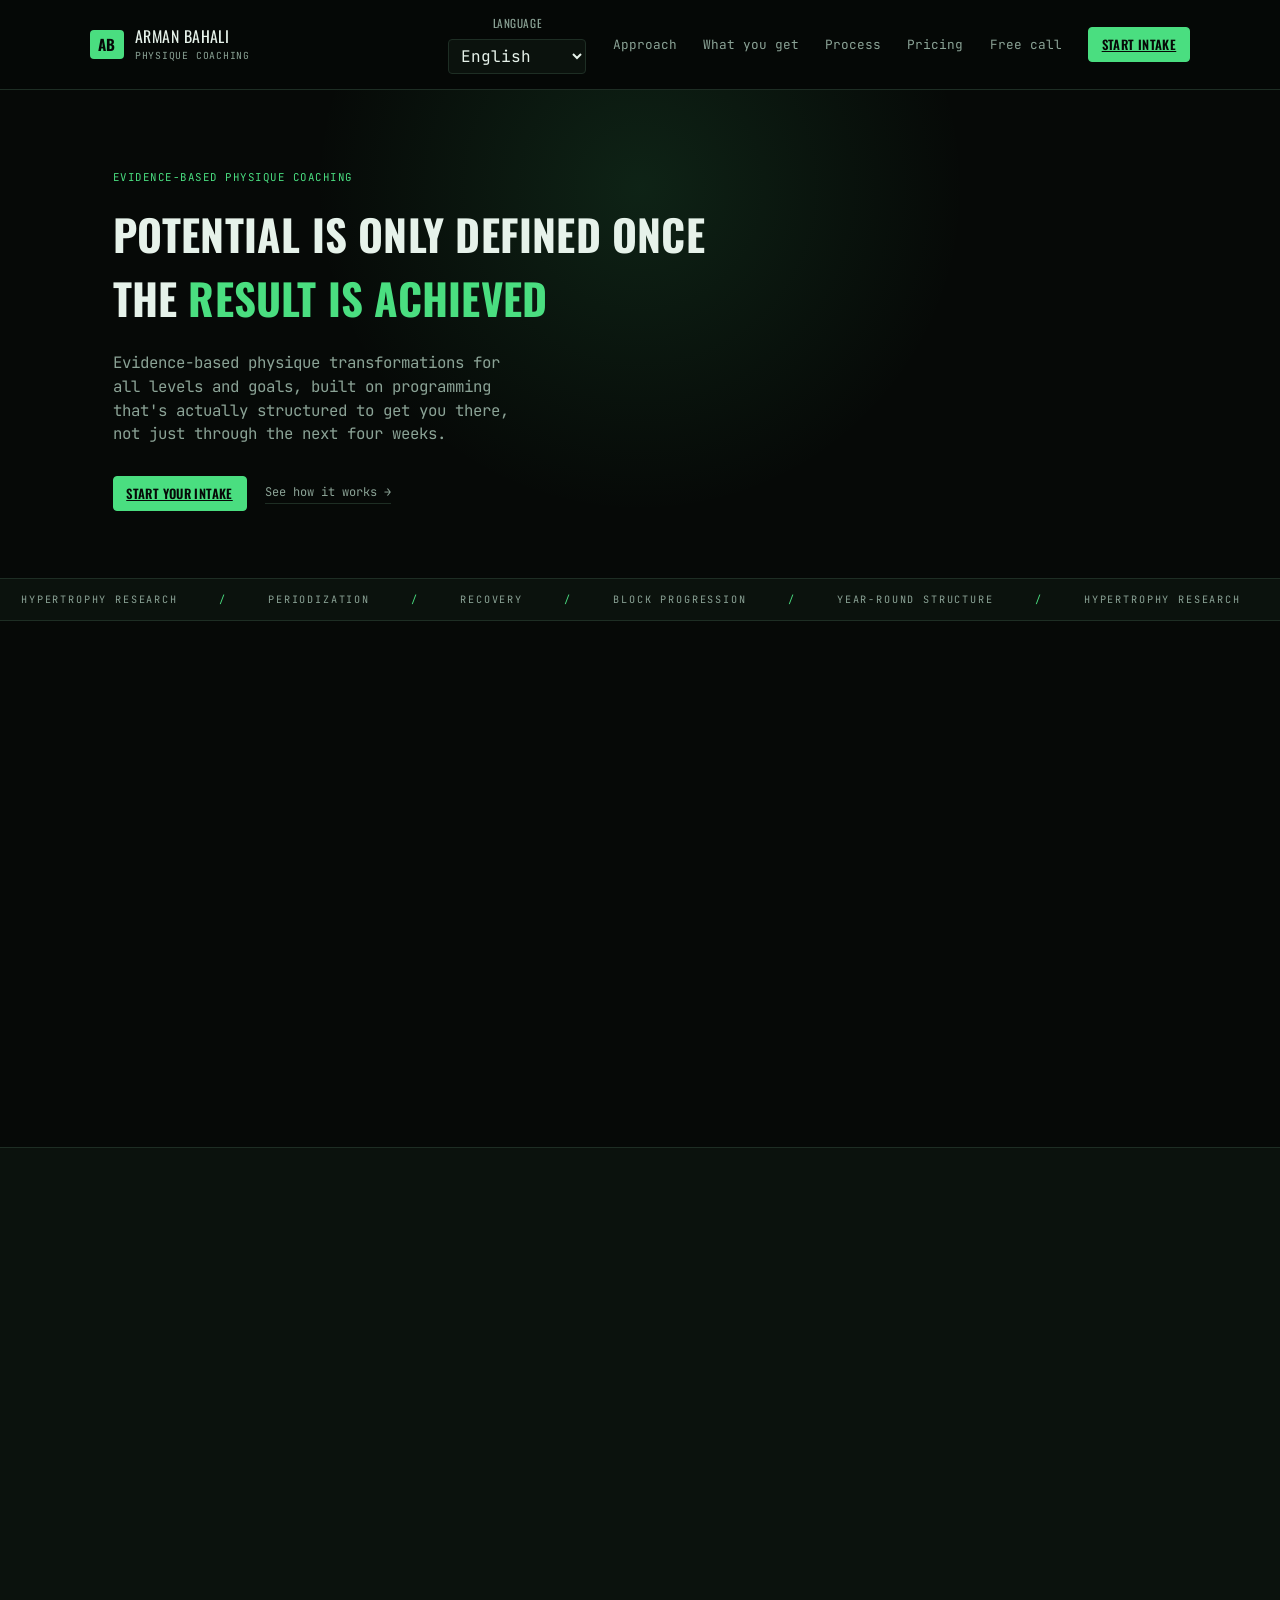
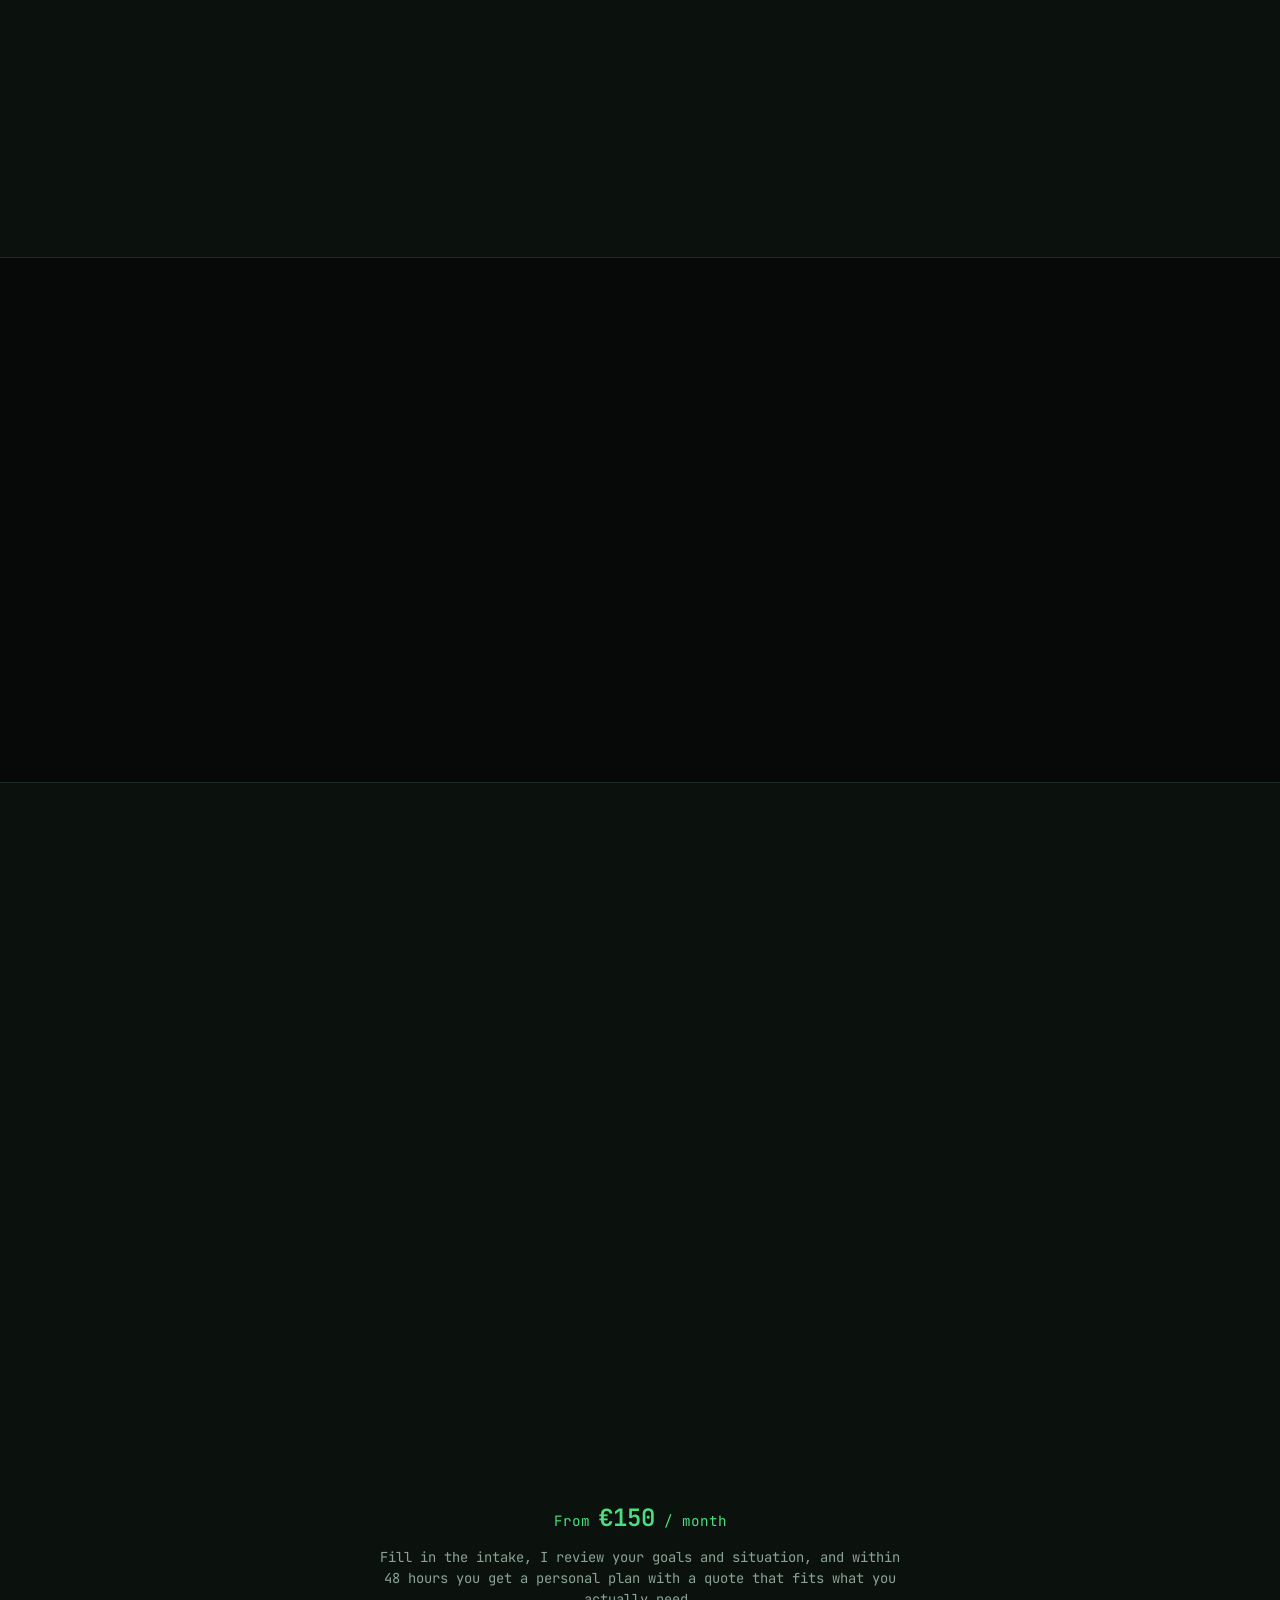
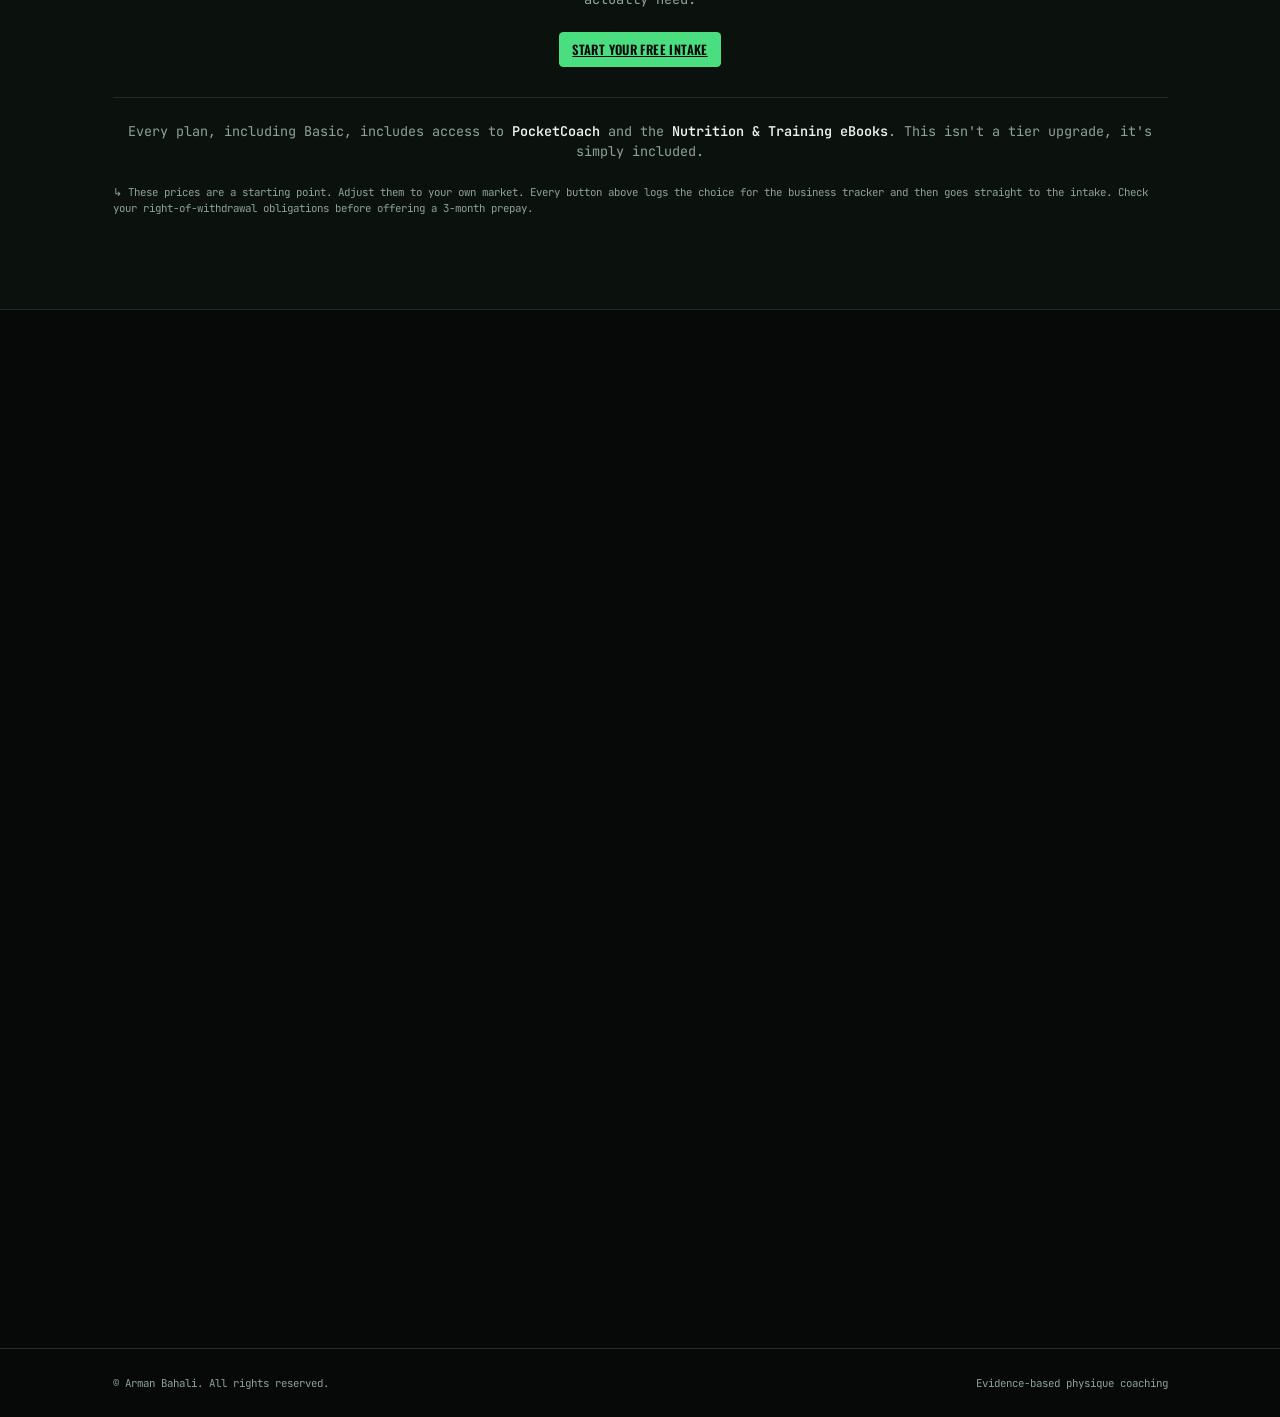
==== commit 5a65f121: "Merge branch 'main' into feature/quote-based-pricing" ====
--- a/index.html
+++ b/index.html
@@ -3,14 +3,23 @@
 <head>
 <meta charset="UTF-8">
 <meta name="viewport" content="width=device-width, initial-scale=1.0">
-<title data-i18n="meta.title">Arman Bahali — Evidence-Based Physique Coaching</title>
+<meta name="theme-color" content="#060907">
+<title data-i18n="meta.title">Arman Bahali: Evidence-Based Physique Coaching</title>
 <meta name="description" data-i18n="meta.description" content="Evidence-based physique transformations for all levels and goals. Programming built around what you want and can do, structured to keep working year-round.">
 <link rel="preconnect" href="https://fonts.googleapis.com">
 <link rel="preconnect" href="https://fonts.gstatic.com" crossorigin>
 <link href="https://fonts.googleapis.com/css2?family=JetBrains+Mono:wght@400;500;700&family=Oswald:wght@400;500;600;700&display=swap" rel="stylesheet">
 <link rel="stylesheet" href="styles.css?v=14">
+<link rel="stylesheet" href="styles.css?v=19">
+<link rel="stylesheet" href="styles.css?v=20">
 </head>
 <body class="marketing-page">
+
+<div class="intro-overlay" id="introOverlay" aria-hidden="true">
+  <div class="intro-mark">AB</div>
+  <div class="intro-line"></div>
+  <div class="intro-tag" data-i18n="hero.eyebrow">Evidence-based physique coaching</div>
+</div>
 
 <nav class="marketing-nav">
   <div class="marketing-container marketing-nav-inner">
@@ -35,6 +44,7 @@
       <a class="marketing-nav-link" href="#specs" data-i18n="nav.specs">What you get</a>
       <a class="marketing-nav-link" href="#proces" data-i18n="nav.proces">Process</a>
       <a class="marketing-nav-link" href="#prijzen" data-i18n="nav.prijzen">Pricing</a>
+      <a class="marketing-nav-link" href="#gesprek" data-i18n="nav.gesprek">Free call</a>
       <a class="btn btn--accent" href="intake.html" data-i18n="nav.startIntake">Start intake</a>
     </div>
     <button class="marketing-nav-toggle" id="navToggle" aria-label="Toggle navigation" aria-expanded="false">☰</button>
@@ -53,11 +63,11 @@
   </div>
   <div class="marketing-container marketing-hero-grid">
     <div>
-      <span class="marketing-eyebrow" data-i18n="hero.eyebrow">Evidence-based physique coaching</span>
-      <h1 data-i18n-html="hero.h1">Potential is only<br>defined once the<br><span class="hl">result is achieved</span></h1>
-      <p class="marketing-hero-sub" data-i18n="hero.sub">Evidence-based physique transformations for all levels and goals — built on programming that's actually structured to get you there, not just through the next four weeks.</p>
-      <div class="marketing-hero-actions">
-        <a class="btn btn--accent" href="intake.html" data-i18n="hero.actionPrimary">Start your intake</a>
+      <span class="marketing-eyebrow intro-reveal intro-reveal--1" data-i18n="hero.eyebrow">Evidence-based physique coaching</span>
+      <h1 class="intro-reveal-clip intro-reveal--2" data-i18n-html="hero.h1">Potential is only defined once the <span class="hl">result is achieved</span></h1>
+      <p class="marketing-hero-sub intro-reveal intro-reveal--3" data-i18n="hero.sub">Evidence-based physique transformations for all levels and goals, built on programming that's actually structured to get you there, not just through the next four weeks.</p>
+      <div class="marketing-hero-actions intro-reveal intro-reveal--4">
+        <a class="btn btn--accent hero-cta-pulse" href="intake.html" data-i18n="hero.actionPrimary">Start your intake</a>
         <a class="secondary" href="#proces" data-i18n="hero.actionSecondary">See how it works →</a>
       </div>
     </div>
@@ -86,45 +96,62 @@
       <div class="pg-blocks">
         <span data-i18n="pg.block1">Block 1</span><span data-i18n="pg.block2">Block 2</span><span data-i18n="pg.block3">Block 3</span>
       </div>
-      <p class="pg-caption" data-i18n="pg.caption">No two blocks are identical — every one is built on how the last one actually went.</p>
+      <p class="pg-caption" data-i18n="pg.caption">No two blocks are identical. Every one is built on how the last one actually went.</p>
     </div>
   </div>
 </header>
 
+<div class="marketing-ticker" aria-hidden="true">
+  <div class="marketing-ticker-track">
+    <span data-i18n="ticker.item1">Hypertrophy research</span><span class="marketing-ticker-dot">/</span>
+    <span data-i18n="ticker.item2">Periodization</span><span class="marketing-ticker-dot">/</span>
+    <span data-i18n="ticker.item3">Recovery</span><span class="marketing-ticker-dot">/</span>
+    <span data-i18n="ticker.item4">Block progression</span><span class="marketing-ticker-dot">/</span>
+    <span data-i18n="ticker.item5">Year-round structure</span><span class="marketing-ticker-dot">/</span>
+    <span data-i18n="ticker.item1">Hypertrophy research</span><span class="marketing-ticker-dot">/</span>
+    <span data-i18n="ticker.item2">Periodization</span><span class="marketing-ticker-dot">/</span>
+    <span data-i18n="ticker.item3">Recovery</span><span class="marketing-ticker-dot">/</span>
+    <span data-i18n="ticker.item4">Block progression</span><span class="marketing-ticker-dot">/</span>
+    <span data-i18n="ticker.item5">Year-round structure</span><span class="marketing-ticker-dot">/</span>
+  </div>
+</div>
+
 <section id="aanpak" class="marketing-section">
   <div class="marketing-container">
-    <div class="marketing-section-head">
-      <span class="marketing-eyebrow" data-i18n="approach.eyebrow">The approach</span>
+    <div class="marketing-section-head reveal">
       <h2 data-i18n="approach.h2">Coaching, not guesswork.</h2>
+      <span class="section-head-bar" aria-hidden="true"></span>
     </div>
     <div class="approach-body reveal">
-      <p data-i18n="approach.p1">Most coaching is either a recycled template or gym-floor guesswork dressed up as expertise. This is neither. Every program is built on current research in hypertrophy, periodization, and recovery — then adapted to how you actually respond, not what a textbook says you should.</p>
-      <p data-i18n="approach.p2">Beginner or competitor, the method doesn't change: define the goal, build the structure around it, and adjust based on what the data — and your body — actually tell us. Evidence-based physique transformation, for all levels and all goals.</p>
+      <p data-i18n="approach.p1">Most coaching is either a recycled template or gym-floor guesswork dressed up as expertise. This is neither. Every program is built on current research in hypertrophy, periodization, and recovery, then adapted to how you actually respond, not what a textbook says you should.</p>
+      <p data-i18n="approach.p2">Beginner or competitor, the method doesn't change: define the goal, build the structure around it, and adjust based on what the data, and your body, actually tell us. Evidence-based physique transformation, for all levels and all goals.</p>
     </div>
   </div>
 </section>
 
 <section id="specs" class="marketing-section alt">
   <div class="marketing-container">
-    <div class="marketing-section-head">
-      <span class="marketing-eyebrow" data-i18n="specs.eyebrow">What this looks like in practice</span>
+    <div class="marketing-section-head reveal">
       <h2 data-i18n="specs.h2">Three things that don't change.</h2>
     </div>
     <div class="spec-list reveal">
       <div class="spec-row">
         <span class="spec-tag" data-i18n="specs.row1.tag">Level</span>
         <h3 data-i18n="specs.row1.h3">For all levels</h3>
-        <p class="spec-desc" data-i18n="specs.row1.desc">Physique transformation coaching for first-timers and seasoned competitors alike — the principles scale, but the execution never gets diluted for either end.</p>
+        <p class="spec-desc" data-i18n="specs.row1.desc">Physique transformation coaching for first-timers and seasoned competitors alike. The principles scale, but the execution never gets diluted for either end.</p>
+        <div class="spec-bar"><div class="spec-bar-track"><div class="spec-bar-fill"></div></div><span class="spec-bar-label" data-i18n="specs.row1.barLabel">Scales 1:1</span></div>
       </div>
       <div class="spec-row">
         <span class="spec-tag" data-i18n="specs.row2.tag">Programming</span>
         <h3 data-i18n="specs.row2.h3">Built around you</h3>
-        <p class="spec-desc" data-i18n="specs.row2.desc">Programming is built around your goals and your limitations — old injuries, schedule, equipment, preferences — not forced into a template that pretends they don't exist.</p>
+        <p class="spec-desc" data-i18n="specs.row2.desc">Programming is built around your goals and your limitations (old injuries, schedule, equipment, preferences), not forced into a template that pretends they don't exist.</p>
+        <div class="spec-bar"><div class="spec-bar-track"><div class="spec-bar-fill"></div></div><span class="spec-bar-label" data-i18n="specs.row2.barLabel">No templates</span></div>
       </div>
       <div class="spec-row">
         <span class="spec-tag" data-i18n="specs.row3.tag">Structure</span>
         <h3 data-i18n="specs.row3.h3">Built to last</h3>
         <p class="spec-desc" data-i18n="specs.row3.desc">Year-round programming with structured progression, block by block, so results compound over a year instead of resetting every few weeks.</p>
+        <div class="spec-bar"><div class="spec-bar-track"><div class="spec-bar-fill"></div></div><span class="spec-bar-label" data-i18n="specs.row3.barLabel">52 weeks</span></div>
       </div>
     </div>
   </div>
@@ -132,25 +159,27 @@
 
 <section id="proces" class="marketing-section">
   <div class="marketing-container">
-    <div class="marketing-section-head">
-      <span class="marketing-eyebrow" data-i18n="process.eyebrow">How it starts</span>
+    <div class="marketing-section-head reveal">
       <h2 data-i18n="process.h2">Three steps in.</h2>
     </div>
     <div class="process-list reveal">
       <div class="process-item tilt-card">
+        <span class="process-item-accent" aria-hidden="true"></span>
         <span class="num mono">01</span>
         <h3 data-i18n="process.step1.h3">Intake</h3>
-        <p data-i18n="process.step1.p">A full look at your goals, training history, limitations, and schedule — before a single set is programmed.</p>
+        <p data-i18n="process.step1.p">A full look at your goals, training history, limitations, and schedule, all before a single set is programmed.</p>
       </div>
       <div class="process-item tilt-card">
+        <span class="process-item-accent" aria-hidden="true"></span>
         <span class="num mono">02</span>
         <h3 data-i18n="process.step2.h3">Programming</h3>
-        <p data-i18n="process.step2.p">A structured plan built specifically around what came out of the intake — not adjusted from a template.</p>
+        <p data-i18n="process.step2.p">A structured plan built specifically around what came out of the intake, not adjusted from a template.</p>
       </div>
       <div class="process-item tilt-card">
+        <span class="process-item-accent" aria-hidden="true"></span>
         <span class="num mono">03</span>
         <h3 data-i18n="process.step3.h3">Execution &amp; adjustment</h3>
-        <p data-i18n="process.step3.p">Ongoing coaching, tracked progress, and programming that keeps adapting as you do — block by block, year-round.</p>
+        <p data-i18n="process.step3.p">Ongoing coaching, tracked progress, and programming that keeps adapting as you do, block by block, year-round.</p>
       </div>
     </div>
   </div>
@@ -158,10 +187,10 @@
 
 <section id="prijzen" class="marketing-section alt">
   <div class="marketing-container">
-    <div class="marketing-section-head">
+    <div class="marketing-section-head reveal">
       <span class="marketing-eyebrow" data-i18n="pricing.eyebrow">Pricing</span>
       <h2 data-i18n="pricing.h2">Three levels of access.</h2>
-      <p data-i18n="pricing.sub">Same evidence-based approach at every level — the difference is contact frequency, flexibility, and how much day-to-day adjustment is included.</p>
+      <p data-i18n="pricing.sub">Same evidence-based approach at every level. The difference is contact frequency, flexibility, and how much day-to-day adjustment is included.</p>
     </div>
 
     <div class="pricing-grid reveal">
@@ -200,15 +229,68 @@
       <p class="pricing-how" data-i18n="pricing.how">Fill in the intake, I review your goals and situation, and within 48 hours you get a personal plan with a quote that fits what you actually need.</p>
       <a class="btn btn--accent" href="intake.html" data-i18n="pricing.cta">Start your free intake</a>
     </div>
+    <p class="pricing-inclusion" data-i18n-html="pricing.inclusion">Every plan, including Basic, includes access to <strong>PocketCoach</strong> and the <strong>Nutrition &amp; Training eBooks</strong>. This isn't a tier upgrade, it's simply included.</p>
+    <p class="pricing-note" data-i18n="pricing.note">↳ These prices are a starting point. Adjust them to your own market. Every button above logs the choice for the business tracker and then goes straight to the intake. Check your right-of-withdrawal obligations before offering a 3-month prepay.</p>
   </div>
 </section>
 
+<section id="gesprek" class="marketing-section">
+  <div class="marketing-container call-grid">
+    <div class="marketing-section-head reveal">
+      <span class="marketing-eyebrow" data-i18n="call.eyebrow">Not sure yet?</span>
+      <h2 data-i18n="call.h2">Let's talk first.</h2>
+      <p data-i18n="call.p">Not sure which plan fits, or whether coaching is right for you at all? Book a free, no-obligation call of about 15 minutes. Leave your details and I'll get back to you personally to set a time.</p>
+      <ul class="call-points">
+        <li data-i18n="call.point1">Free and without obligation</li>
+        <li data-i18n="call.point2">About 15 minutes, by phone or video</li>
+        <li data-i18n="call.point3">Book instantly, or hear back from me within 48 hours</li>
+      </ul>
+      <a class="btn btn--accent call-book-btn" href="https://calendly.com/armanbahali/im-interested" target="_blank" rel="noopener" data-i18n="call.bookDirect">Pick a time in my calendar</a>
+    </div>
+
+    <form id="call-form" class="call-form reveal" method="post" novalidate>
+      <p class="call-form__intro call-form__full" data-i18n="call.formIntro">No suitable time? Leave your details and I'll reach out to you.</p>
+      <!-- Web3Forms honeypot: echte bezoekers zien/vullen dit nooit in. -->
+      <input type="checkbox" name="botcheck" class="call-honeypot" tabindex="-1" autocomplete="off" aria-hidden="true">
+      <label>
+        <span data-i18n="call.name">Name</span>
+        <input type="text" name="naam" required autocomplete="name">
+      </label>
+      <label>
+        <span data-i18n="call.email">Email</span>
+        <input type="email" name="email" required autocomplete="email">
+      </label>
+      <label>
+        <span data-i18n="call.phone">Phone / WhatsApp (optional)</span>
+        <input type="tel" name="telefoon" autocomplete="tel">
+      </label>
+      <label>
+        <span data-i18n="call.moment">Preferred time</span>
+        <select name="moment">
+          <option value="geen_voorkeur" data-i18n="call.momentAny">No preference</option>
+          <option value="ochtend" data-i18n="call.momentMorning">Morning</option>
+          <option value="middag" data-i18n="call.momentAfternoon">Afternoon</option>
+          <option value="avond" data-i18n="call.momentEvening">Evening</option>
+        </select>
+      </label>
+      <label class="call-form__full">
+        <span data-i18n="call.message">What are you unsure about? (optional)</span>
+        <textarea name="bericht" rows="3"></textarea>
+      </label>
+      <div class="call-form__full call-form__actions">
+        <button type="submit" class="btn" data-i18n="call.submit">Request a call</button>
+        <p class="call-status" id="call-status" role="status" aria-live="polite"></p>
+      </div>
+    </form>
+  </div>
+</section>
+
 <section class="marketing-cta">
-  <div class="marketing-container">
-    <span class="marketing-eyebrow" data-i18n="cta.eyebrow">Get started</span>
+  <div class="marketing-container reveal">
     <h2 data-i18n="cta.h2">Let's define your potential.</h2>
-    <p data-i18n="cta.p">The first step is a short intake — your goals, your history, your limitations. No commitment beyond that.</p>
+    <p data-i18n="cta.p">The first step is a short intake covering your goals, your history, your limitations. No commitment beyond that.</p>
     <a class="btn btn--accent" href="intake.html" data-i18n="cta.btn">Start your intake</a>
+    <a class="cta-call-link" href="#gesprek" data-i18n="cta.callLink">Not sure yet? Book a free call first →</a>
   </div>
 </section>
 
@@ -222,6 +304,24 @@
 <script>
 (function () {
   document.getElementById('year').textContent = new Date().getFullYear();
+
+  const reduceMotion = window.matchMedia
+    ? window.matchMedia('(prefers-reduced-motion: reduce)').matches
+    : false;
+
+  // Intro splash: pure CSS handles hiding it (animation `forwards` leaves it
+  // opacity:0/visibility:hidden), this just also flips on [hidden] afterwards
+  // so it stops painting/blocking entirely. Falls back to an immediate hide
+  // if animationend never fires (reduced motion, older browsers).
+  const introOverlay = document.getElementById('introOverlay');
+  if (introOverlay) {
+    if (reduceMotion) {
+      introOverlay.hidden = true;
+    } else {
+      introOverlay.addEventListener('animationend', () => { introOverlay.hidden = true; });
+      setTimeout(() => { introOverlay.hidden = true; }, 3000);
+    }
+  }
 
   // ---- Taal (i18n) ----
   // Zelfstandig woordenboek voor deze pagina — index.html deelt geen module
@@ -233,7 +333,7 @@
 
   const VERTALINGEN = {
     en: {
-      'meta.title': 'Arman Bahali — Evidence-Based Physique Coaching',
+      'meta.title': 'Arman Bahali: Evidence-Based Physique Coaching',
       'meta.description': 'Evidence-based physique transformations for all levels and goals. Programming built around what you want and can do, structured to keep working year-round.',
       'nav.tag': 'Physique Coaching',
       'nav.aanpak': 'Approach',
@@ -243,8 +343,8 @@
       'nav.startIntake': 'Start intake',
       'taal.label': 'Language',
       'hero.eyebrow': 'Evidence-based physique coaching',
-      'hero.h1': 'Potential is only<br>defined once the<br><span class="hl">result is achieved</span>',
-      'hero.sub': "Evidence-based physique transformations for all levels and goals — built on programming that's actually structured to get you there, not just through the next four weeks.",
+      'hero.h1': 'Potential is only defined once the <span class="hl">result is achieved</span>',
+      'hero.sub': "Evidence-based physique transformations for all levels and goals, built on programming that's actually structured to get you there, not just through the next four weeks.",
       'hero.actionPrimary': 'Start your intake',
       'hero.actionSecondary': 'See how it works →',
       'pg.label1': 'Program structure',
@@ -252,40 +352,55 @@
       'pg.block1': 'Block 1',
       'pg.block2': 'Block 2',
       'pg.block3': 'Block 3',
-      'pg.caption': 'No two blocks are identical — every one is built on how the last one actually went.',
-      'pg.tooltipPeak': ' — peak week',
-      'pg.tooltipWeek': ' — week ',
+      'pg.caption': 'No two blocks are identical. Every one is built on how the last one actually went.',
+      'pg.tooltipPeak': ' · peak week',
+      'pg.tooltipWeek': ' · week ',
+      'ticker.item1': 'Hypertrophy research',
+      'ticker.item2': 'Periodization',
+      'ticker.item3': 'Recovery',
+      'ticker.item4': 'Block progression',
+      'ticker.item5': 'Year-round structure',
       'approach.eyebrow': 'The approach',
       'approach.h2': 'Coaching, not guesswork.',
-      'approach.p1': 'Most coaching is either a recycled template or gym-floor guesswork dressed up as expertise. This is neither. Every program is built on current research in hypertrophy, periodization, and recovery — then adapted to how you actually respond, not what a textbook says you should.',
-      'approach.p2': "Beginner or competitor, the method doesn't change: define the goal, build the structure around it, and adjust based on what the data — and your body — actually tell us. Evidence-based physique transformation, for all levels and all goals.",
+      'approach.p1': 'Most coaching is either a recycled template or gym-floor guesswork dressed up as expertise. This is neither. Every program is built on current research in hypertrophy, periodization, and recovery, then adapted to how you actually respond, not what a textbook says you should.',
+      'approach.p2': "Beginner or competitor, the method doesn't change: define the goal, build the structure around it, and adjust based on what the data, and your body, actually tell us. Evidence-based physique transformation, for all levels and all goals.",
       'specs.eyebrow': 'What this looks like in practice',
       'specs.h2': "Three things that don't change.",
       'specs.row1.tag': 'Level',
       'specs.row1.h3': 'For all levels',
-      'specs.row1.desc': 'Physique transformation coaching for first-timers and seasoned competitors alike — the principles scale, but the execution never gets diluted for either end.',
+      'specs.row1.desc': 'Physique transformation coaching for first-timers and seasoned competitors alike. The principles scale, but the execution never gets diluted for either end.',
+      'specs.row1.barLabel': 'Scales 1:1',
       'specs.row2.tag': 'Programming',
       'specs.row2.h3': 'Built around you',
-      'specs.row2.desc': "Programming is built around your goals and your limitations — old injuries, schedule, equipment, preferences — not forced into a template that pretends they don't exist.",
+      'specs.row2.desc': "Programming is built around your goals and your limitations (old injuries, schedule, equipment, preferences), not forced into a template that pretends they don't exist.",
+      'specs.row2.barLabel': 'No templates',
       'specs.row3.tag': 'Structure',
       'specs.row3.h3': 'Built to last',
       'specs.row3.desc': 'Year-round programming with structured progression, block by block, so results compound over a year instead of resetting every few weeks.',
+      'specs.row3.barLabel': '52 weeks',
       'process.eyebrow': 'How it starts',
       'process.h2': 'Three steps in.',
       'process.step1.h3': 'Intake',
-      'process.step1.p': 'A full look at your goals, training history, limitations, and schedule — before a single set is programmed.',
+      'process.step1.p': 'A full look at your goals, training history, limitations, and schedule, all before a single set is programmed.',
       'process.step2.h3': 'Programming',
-      'process.step2.p': 'A structured plan built specifically around what came out of the intake — not adjusted from a template.',
+      'process.step2.p': 'A structured plan built specifically around what came out of the intake, not adjusted from a template.',
       'process.step3.h3': 'Execution & adjustment',
-      'process.step3.p': 'Ongoing coaching, tracked progress, and programming that keeps adapting as you do — block by block, year-round.',
+      'process.step3.p': 'Ongoing coaching, tracked progress, and programming that keeps adapting as you do, block by block, year-round.',
       'pricing.eyebrow': 'Pricing',
       'pricing.h2': 'Three levels of access.',
-      'pricing.sub': 'Same evidence-based approach at every level — the difference is contact frequency, flexibility, and how much day-to-day adjustment is included.',
+      'pricing.sub': 'Same evidence-based approach at every level. The difference is contact frequency, flexibility, and how much day-to-day adjustment is included.',
       'pricing.featuredBadge': 'Most chosen',
       'pricing.perMonth': '/ month',
       'pricing.from': 'From',
       'pricing.how': 'Fill in the intake, I review your goals and situation, and within 48 hours you get a personal plan with a quote that fits what you actually need.',
       'pricing.cta': 'Start your free intake',
+      'pricing.billingMonthly': 'Monthly',
+      'pricing.billingQuarterly': 'Per 3 months',
+      'pricing.perQuarter': '/ 3 months',
+      'pricing.quarterlySub': '≈ {amount}/month · paid upfront',
+      'pricing.monthlySub': 'Or per 3 months: save {pct}%',
+      'pricing.note': '↳ These prices are a starting point. Adjust them to your own market. Every button above logs the choice for the business tracker and then goes straight to the intake. Check your right-of-withdrawal obligations before offering a 3-month prepay.',
+      'pricing.inclusion': 'Every plan, including Basic, includes access to <strong>PocketCoach</strong> and the <strong>Nutrition &amp; Training eBooks</strong>. This isn\'t a tier upgrade, it\'s simply included.',
       'tier.basic.name': 'Basic',
       'tier.basic.li1': '1 yearly program, built around your goal',
       'tier.basic.li2': 'Weekly video check-in on progress',
@@ -305,13 +420,37 @@
       'tier.premium.li5': 'Knowledge transfer so you can eventually go it alone',
       'cta.eyebrow': 'Get started',
       'cta.h2': "Let's define your potential.",
-      'cta.p': 'The first step is a short intake — your goals, your history, your limitations. No commitment beyond that.',
+      'cta.p': 'The first step is a short intake covering your goals, your history, your limitations. No commitment beyond that.',
       'cta.btn': 'Start your intake',
+      'nav.gesprek': "Free call",
+      'call.eyebrow': "Not sure yet?",
+      'call.h2': "Let's talk first.",
+      'call.p': "Not sure which plan fits, or whether coaching is right for you at all? Book a free, no-obligation call of about 15 minutes — pick a time that suits you directly in my calendar.",
+      'call.bookDirect': "Pick a time in my calendar →",
+      'call.formIntro': "No suitable time? Leave your details and I'll reach out to you.",
+      'call.point1': "Free and without obligation",
+      'call.point2': "About 15 minutes, by phone or video",
+      'call.point3': "Book instantly, or hear back from me within 48 hours",
+      'call.name': "Name",
+      'call.email': "Email",
+      'call.phone': "Phone / WhatsApp (optional)",
+      'call.moment': "Preferred time",
+      'call.momentAny': "No preference",
+      'call.momentMorning': "Morning",
+      'call.momentAfternoon': "Afternoon",
+      'call.momentEvening': "Evening",
+      'call.message': "What are you unsure about? (optional)",
+      'call.submit': "Request a call",
+      'call.sending': "Sending…",
+      'call.success': "Thanks! I've received your request and will get back to you within 48 hours to set a time.",
+      'call.error': "Something went wrong while sending. Please try again, or email me directly at {email}.",
+      'call.invalid': "Please fill in your name and a valid email address.",
+      'cta.callLink': "Not sure yet? Book a free call first →",
       'footer.rights': 'Arman Bahali. All rights reserved.',
       'footer.tagline': 'Evidence-based physique coaching',
     },
     nl: {
-      'meta.title': 'Arman Bahali — Evidence-Based Fysiek Coaching',
+      'meta.title': 'Arman Bahali: Evidence-Based Fysiek Coaching',
       'meta.description': 'Evidence-based fysiektransformaties, voor elk niveau en elk doel. Programmering gebouwd rond wat jij wilt en kan, opgezet om het hele jaar door te blijven werken.',
       'nav.tag': 'Fysiek Coaching',
       'nav.aanpak': 'Aanpak',
@@ -321,8 +460,8 @@
       'nav.startIntake': 'Start intake',
       'taal.label': 'Taal',
       'hero.eyebrow': 'Evidence-based fysiek coaching',
-      'hero.h1': 'Potentieel telt pas<br>zodra het<br><span class="hl">resultaat er is</span>',
-      'hero.sub': 'Evidence-based fysiektransformaties voor elk niveau en elk doel — gebouwd op programmering die je écht ergens brengt, niet alleen door de komende vier weken.',
+      'hero.h1': 'Potentieel telt pas zodra het <span class="hl">resultaat er is</span>',
+      'hero.sub': 'Evidence-based fysiektransformaties voor elk niveau en elk doel, gebouwd op programmering die je écht ergens brengt, niet alleen door de komende vier weken.',
       'hero.actionPrimary': 'Start je intake',
       'hero.actionSecondary': 'Bekijk hoe het werkt →',
       'pg.label1': 'Programma-opbouw',
@@ -330,40 +469,55 @@
       'pg.block1': 'Blok 1',
       'pg.block2': 'Blok 2',
       'pg.block3': 'Blok 3',
-      'pg.caption': 'Geen twee blokken zijn identiek — elk blok is gebouwd op hoe het vorige daadwerkelijk ging.',
-      'pg.tooltipPeak': ' — piekweek',
-      'pg.tooltipWeek': ' — week ',
+      'pg.caption': 'Geen twee blokken zijn identiek. Elk blok is gebouwd op hoe het vorige daadwerkelijk ging.',
+      'pg.tooltipPeak': ' · piekweek',
+      'pg.tooltipWeek': ' · week ',
+      'ticker.item1': 'Hypertrofie-onderzoek',
+      'ticker.item2': 'Periodisering',
+      'ticker.item3': 'Herstel',
+      'ticker.item4': 'Blokopbouw',
+      'ticker.item5': 'Structuur het hele jaar door',
       'approach.eyebrow': 'De aanpak',
       'approach.h2': 'Coaching, geen giswerk.',
-      'approach.p1': 'De meeste coaching is óf een gerecycled template, óf giswerk op de gym-vloer verpakt als expertise. Dit is geen van beide. Elk programma is gebouwd op actueel onderzoek naar hypertrofie, periodisering en herstel — en wordt daarna aangepast aan hoe jij daadwerkelijk reageert, niet aan wat een boek zegt dat zou moeten.',
-      'approach.p2': 'Beginner of wedstrijdatleet, de methode verandert niet: het doel bepalen, de structuur eromheen bouwen, en bijsturen op basis van wat de data — en je lichaam — je daadwerkelijk vertellen. Evidence-based fysiektransformatie, voor elk niveau en elk doel.',
+      'approach.p1': 'De meeste coaching is óf een gerecycled template, óf giswerk op de gym-vloer verpakt als expertise. Dit is geen van beide. Elk programma is gebouwd op actueel onderzoek naar hypertrofie, periodisering en herstel, en wordt daarna aangepast aan hoe jij daadwerkelijk reageert, niet aan wat een boek zegt dat zou moeten.',
+      'approach.p2': 'Beginner of wedstrijdatleet, de methode verandert niet: het doel bepalen, de structuur eromheen bouwen, en bijsturen op basis van wat de data, en je lichaam, je daadwerkelijk vertellen. Evidence-based fysiektransformatie, voor elk niveau en elk doel.',
       'specs.eyebrow': 'Wat dit in de praktijk betekent',
       'specs.h2': 'Drie dingen die niet veranderen.',
       'specs.row1.tag': 'Niveau',
       'specs.row1.h3': 'Voor elk niveau',
-      'specs.row1.desc': 'Fysiektransformatie-coaching voor beginners én ervaren wedstrijdatleten — de principes schalen mee, maar de uitvoering wordt voor geen van beide uitgehold.',
+      'specs.row1.desc': 'Fysiektransformatie-coaching voor beginners én ervaren wedstrijdatleten. De principes schalen mee, maar de uitvoering wordt voor geen van beide uitgehold.',
+      'specs.row1.barLabel': 'Schaalt 1:1',
       'specs.row2.tag': 'Programmering',
       'specs.row2.h3': 'Gebouwd rond jou',
-      'specs.row2.desc': "Programmering wordt gebouwd rond jouw doelen én jouw beperkingen — oude blessures, agenda, materiaal, voorkeuren — niet in een template geperst die doet alsof die niet bestaan.",
+      'specs.row2.desc': "Programmering wordt gebouwd rond jouw doelen én jouw beperkingen (oude blessures, agenda, materiaal, voorkeuren), niet in een template geperst die doet alsof die niet bestaan.",
+      'specs.row2.barLabel': 'Geen templates',
       'specs.row3.tag': 'Structuur',
       'specs.row3.h3': 'Gebouwd om te blijven werken',
       'specs.row3.desc': 'Programmering voor het hele jaar, met gestructureerde progressie, blok voor blok, zodat resultaten zich opstapelen in plaats van elke paar weken weer bij nul te beginnen.',
+      'specs.row3.barLabel': '52 weken',
       'process.eyebrow': 'Hoe het begint',
       'process.h2': 'Drie stappen erin.',
       'process.step1.h3': 'Intake',
-      'process.step1.p': 'Een volledig beeld van je doelen, trainingsgeschiedenis, beperkingen en agenda — voordat er ook maar één set geprogrammeerd wordt.',
+      'process.step1.p': 'Een volledig beeld van je doelen, trainingsgeschiedenis, beperkingen en agenda, nog voordat er ook maar één set geprogrammeerd wordt.',
       'process.step2.h3': 'Programmering',
-      'process.step2.p': 'Een gestructureerd plan, specifiek gebouwd op wat uit de intake naar voren komt — niet aangepast vanuit een template.',
+      'process.step2.p': 'Een gestructureerd plan, specifiek gebouwd op wat uit de intake naar voren komt, niet aangepast vanuit een template.',
       'process.step3.h3': 'Uitvoering & bijsturing',
-      'process.step3.p': 'Doorlopende coaching, bijgehouden voortgang, en programmering die blijft meebewegen met jou — blok voor blok, het hele jaar door.',
+      'process.step3.p': 'Doorlopende coaching, bijgehouden voortgang, en programmering die blijft meebewegen met jou, blok voor blok, het hele jaar door.',
       'pricing.eyebrow': 'Prijzen',
       'pricing.h2': 'Drie niveaus van toegang.',
-      'pricing.sub': 'Dezelfde evidence-based aanpak op elk niveau — het verschil zit in contactfrequentie, flexibiliteit, en hoeveel dagelijkse bijsturing erbij zit.',
+      'pricing.sub': 'Dezelfde evidence-based aanpak op elk niveau. Het verschil zit in contactfrequentie, flexibiliteit, en hoeveel dagelijkse bijsturing erbij zit.',
       'pricing.featuredBadge': 'Meest gekozen',
       'pricing.perMonth': '/ maand',
       'pricing.from': 'Vanaf',
       'pricing.how': 'Vul de intake in, ik bekijk je doelen en situatie, en binnen 48 uur krijg je een persoonlijk plan met een voorstel dat past bij wat jij écht nodig hebt.',
       'pricing.cta': 'Start je gratis intake',
+      'pricing.billingMonthly': 'Maandelijks',
+      'pricing.billingQuarterly': 'Per 3 maanden',
+      'pricing.perQuarter': '/ 3 maanden',
+      'pricing.quarterlySub': '≈ {amount}/maand · in één keer voldaan',
+      'pricing.monthlySub': 'Of per 3 maanden: bespaar {pct}%',
+      'pricing.note': '↳ Deze prijzen zijn een startpunt. Pas ze aan naar je eigen markt. Elke knop hierboven logt de keuze voor de business tracker en gaat daarna direct naar de intake. Check je herroepingsrecht-verplichtingen voordat je een 3-maands vooruitbetaling live zet.',
+      'pricing.inclusion': 'Elk pakket, ook Basis, geeft toegang tot <strong>PocketCoach</strong> en de <strong>Nutrition &amp; Training eBooks</strong>. Dit is geen tier-upgrade, het zit gewoon inbegrepen.',
       'tier.basic.name': 'Basis',
       'tier.basic.li1': '1 jaarprogramma, gebouwd rond jouw doel',
       'tier.basic.li2': 'Wekelijkse video check-in voor voortgang',
@@ -383,13 +537,37 @@
       'tier.premium.li5': 'Kennisoverdracht om uiteindelijk zelfstandig door te gaan',
       'cta.eyebrow': 'Aan de slag',
       'cta.h2': 'Laten we je potentieel bepalen.',
-      'cta.p': 'De eerste stap is een korte intake — je doelen, je geschiedenis, je beperkingen. Geen verplichting daarna.',
+      'cta.p': 'De eerste stap is een korte intake over je doelen, je geschiedenis, je beperkingen. Geen verplichting daarna.',
       'cta.btn': 'Start je intake',
+      'nav.gesprek': "Gratis gesprek",
+      'call.eyebrow': "Twijfel je nog?",
+      'call.h2': "Laten we eerst even praten.",
+      'call.p': "Weet je niet zeker welk pakket past, of of coaching überhaupt iets voor je is? Plan een gratis, vrijblijvend gesprek van zo'n 15 minuten — kies direct een moment dat jou uitkomt in mijn agenda.",
+      'call.bookDirect': "Kies een moment in mijn agenda →",
+      'call.formIntro': "Geen geschikt moment? Laat je gegevens achter en ik neem contact met je op.",
+      'call.point1': "Gratis en vrijblijvend",
+      'call.point2': "Zo'n 15 minuten, telefonisch of via video",
+      'call.point3': "Direct inplannen, of binnen 48 uur antwoord van mij",
+      'call.name': "Naam",
+      'call.email': "E-mail",
+      'call.phone': "Telefoon / WhatsApp (optioneel)",
+      'call.moment': "Voorkeursmoment",
+      'call.momentAny': "Geen voorkeur",
+      'call.momentMorning': "Ochtend",
+      'call.momentAfternoon': "Middag",
+      'call.momentEvening': "Avond",
+      'call.message': "Waar twijfel je over? (optioneel)",
+      'call.submit': "Vraag een gesprek aan",
+      'call.sending': "Versturen…",
+      'call.success': "Bedankt! Ik heb je aanvraag ontvangen en neem binnen 48 uur contact op om een moment te prikken.",
+      'call.error': "Er ging iets mis bij het versturen. Probeer het opnieuw, of mail me direct op {email}.",
+      'call.invalid': "Vul je naam en een geldig e-mailadres in.",
+      'cta.callLink': "Twijfel je nog? Plan eerst een gratis gesprek →",
       'footer.rights': 'Arman Bahali. Alle rechten voorbehouden.',
       'footer.tagline': 'Evidence-based fysiek coaching',
     },
     es: {
-      'meta.title': 'Arman Bahali — Coaching Físico Basado en Evidencia',
+      'meta.title': 'Arman Bahali: Coaching Físico Basado en Evidencia',
       'meta.description': 'Transformaciones físicas basadas en evidencia para todos los niveles y objetivos. Programación construida en torno a lo que quieres y puedes hacer, estructurada para seguir funcionando todo el año.',
       'nav.tag': 'Coaching Físico',
       'nav.aanpak': 'Enfoque',
@@ -399,8 +577,8 @@
       'nav.startIntake': 'Iniciar admisión',
       'taal.label': 'Idioma',
       'hero.eyebrow': 'Coaching físico basado en evidencia',
-      'hero.h1': 'El potencial solo<br>cuenta cuando<br><span class="hl">se logra el resultado</span>',
-      'hero.sub': 'Transformaciones físicas basadas en evidencia para todos los niveles y objetivos — construidas sobre una programación realmente estructurada para llevarte allí, no solo para las próximas cuatro semanas.',
+      'hero.h1': 'El potencial solo cuenta cuando <span class="hl">se logra el resultado</span>',
+      'hero.sub': 'Transformaciones físicas basadas en evidencia para todos los niveles y objetivos, construidas sobre una programación realmente estructurada para llevarte allí, no solo para las próximas cuatro semanas.',
       'hero.actionPrimary': 'Comienza tu admisión',
       'hero.actionSecondary': 'Mira cómo funciona →',
       'pg.label1': 'Estructura del programa',
@@ -408,40 +586,55 @@
       'pg.block1': 'Bloque 1',
       'pg.block2': 'Bloque 2',
       'pg.block3': 'Bloque 3',
-      'pg.caption': 'No hay dos bloques iguales — cada uno se construye según cómo fue realmente el anterior.',
-      'pg.tooltipPeak': ' — semana pico',
-      'pg.tooltipWeek': ' — semana ',
+      'pg.caption': 'No hay dos bloques iguales. Cada uno se construye según cómo fue realmente el anterior.',
+      'pg.tooltipPeak': ' · semana pico',
+      'pg.tooltipWeek': ' · semana ',
+      'ticker.item1': 'Investigación en hipertrofia',
+      'ticker.item2': 'Periodización',
+      'ticker.item3': 'Recuperación',
+      'ticker.item4': 'Progresión por bloques',
+      'ticker.item5': 'Estructura todo el año',
       'approach.eyebrow': 'El enfoque',
       'approach.h2': 'Coaching, no suposiciones.',
-      'approach.p1': 'La mayoría del coaching es una plantilla reciclada o suposiciones de gimnasio disfrazadas de experiencia. Esto no es ninguna de las dos. Cada programa se basa en investigación actual sobre hipertrofia, periodización y recuperación — y luego se adapta a cómo respondes realmente, no a lo que dice un libro que deberías hacer.',
-      'approach.p2': 'Principiante o competidor, el método no cambia: definir el objetivo, construir la estructura en torno a él, y ajustar según lo que realmente indican los datos — y tu cuerpo. Transformación física basada en evidencia, para todos los niveles y objetivos.',
+      'approach.p1': 'La mayoría del coaching es una plantilla reciclada o suposiciones de gimnasio disfrazadas de experiencia. Esto no es ninguna de las dos. Cada programa se basa en investigación actual sobre hipertrofia, periodización y recuperación, y luego se adapta a cómo respondes realmente, no a lo que dice un libro que deberías hacer.',
+      'approach.p2': 'Principiante o competidor, el método no cambia: definir el objetivo, construir la estructura en torno a él, y ajustar según lo que realmente indican los datos, y tu cuerpo. Transformación física basada en evidencia, para todos los niveles y objetivos.',
       'specs.eyebrow': 'Cómo se ve esto en la práctica',
       'specs.h2': 'Tres cosas que no cambian.',
       'specs.row1.tag': 'Nivel',
       'specs.row1.h3': 'Para todos los niveles',
-      'specs.row1.desc': 'Coaching de transformación física tanto para principiantes como para competidores experimentados — los principios se adaptan, pero la ejecución nunca se diluye para ninguno de los dos.',
+      'specs.row1.desc': 'Coaching de transformación física tanto para principiantes como para competidores experimentados. Los principios se adaptan, pero la ejecución nunca se diluye para ninguno de los dos.',
+      'specs.row1.barLabel': 'Escala 1:1',
       'specs.row2.tag': 'Programación',
       'specs.row2.h3': 'Construido en torno a ti',
-      'specs.row2.desc': 'La programación se construye en torno a tus objetivos y tus limitaciones — lesiones antiguas, agenda, equipamiento, preferencias — sin forzarla en una plantilla que finge que no existen.',
+      'specs.row2.desc': 'La programación se construye en torno a tus objetivos y tus limitaciones (lesiones antiguas, agenda, equipamiento, preferencias), sin forzarla en una plantilla que finge que no existen.',
+      'specs.row2.barLabel': 'Sin plantillas',
       'specs.row3.tag': 'Estructura',
       'specs.row3.h3': 'Construido para durar',
       'specs.row3.desc': 'Programación durante todo el año con progresión estructurada, bloque por bloque, para que los resultados se acumulen durante un año en lugar de reiniciarse cada pocas semanas.',
+      'specs.row3.barLabel': '52 semanas',
       'process.eyebrow': 'Cómo empieza',
       'process.h2': 'Tres pasos para entrar.',
       'process.step1.h3': 'Admisión',
-      'process.step1.p': 'Una mirada completa a tus objetivos, historial de entrenamiento, limitaciones y agenda — antes de programar una sola serie.',
+      'process.step1.p': 'Una mirada completa a tus objetivos, historial de entrenamiento, limitaciones y agenda, antes de programar una sola serie.',
       'process.step2.h3': 'Programación',
-      'process.step2.p': 'Un plan estructurado, construido específicamente en base a lo que surgió de la admisión — no ajustado desde una plantilla.',
+      'process.step2.p': 'Un plan estructurado, construido específicamente en base a lo que surgió de la admisión, no ajustado desde una plantilla.',
       'process.step3.h3': 'Ejecución y ajuste',
-      'process.step3.p': 'Coaching continuo, progreso registrado, y programación que sigue adaptándose contigo — bloque por bloque, todo el año.',
+      'process.step3.p': 'Coaching continuo, progreso registrado, y programación que sigue adaptándose contigo, bloque por bloque, todo el año.',
       'pricing.eyebrow': 'Precios',
       'pricing.h2': 'Tres niveles de acceso.',
-      'pricing.sub': 'El mismo enfoque basado en evidencia en cada nivel — la diferencia está en la frecuencia de contacto, la flexibilidad, y cuánto ajuste diario está incluido.',
+      'pricing.sub': 'El mismo enfoque basado en evidencia en cada nivel. La diferencia está en la frecuencia de contacto, la flexibilidad, y cuánto ajuste diario está incluido.',
       'pricing.featuredBadge': 'Más elegido',
       'pricing.perMonth': '/ mes',
       'pricing.from': 'Desde',
       'pricing.how': 'Completa la admisión, reviso tus objetivos y tu situación, y en 48 horas recibes un plan personal con una propuesta ajustada a lo que realmente necesitas.',
       'pricing.cta': 'Empieza tu admisión gratuita',
+      'pricing.billingMonthly': 'Mensual',
+      'pricing.billingQuarterly': 'Cada 3 meses',
+      'pricing.perQuarter': '/ 3 meses',
+      'pricing.quarterlySub': '≈ {amount}/mes · pagado por adelantado',
+      'pricing.monthlySub': 'O cada 3 meses: ahorra {pct}%',
+      'pricing.note': '↳ Estos precios son un punto de partida. Ajústalos a tu propio mercado. Cada botón de arriba registra la elección para el business tracker y luego va directo a la admisión. Revisa tus obligaciones de derecho de desistimiento antes de ofrecer un prepago de 3 meses.',
+      'pricing.inclusion': 'Todos los planes, incluido Básico, incluyen acceso a <strong>PocketCoach</strong> y a los <strong>Nutrition &amp; Training eBooks</strong>. No es una mejora de nivel, simplemente está incluido.',
       'tier.basic.name': 'Básico',
       'tier.basic.li1': '1 programa anual, construido en torno a tu objetivo',
       'tier.basic.li2': 'Videollamada semanal de seguimiento',
@@ -461,13 +654,37 @@
       'tier.premium.li5': 'Transferencia de conocimiento para que puedas ser autónomo',
       'cta.eyebrow': 'Empieza ya',
       'cta.h2': 'Definamos tu potencial.',
-      'cta.p': 'El primer paso es una breve admisión — tus objetivos, tu historial, tus limitaciones. Sin compromiso después.',
+      'cta.p': 'El primer paso es una breve admisión sobre tus objetivos, tu historial, tus limitaciones. Sin compromiso después.',
       'cta.btn': 'Comienza tu admisión',
+      'nav.gesprek': "Llamada gratis",
+      'call.eyebrow': "¿Todavía no estás seguro?",
+      'call.h2': "Hablemos primero.",
+      'call.p': "¿No sabes qué plan te conviene, o si el coaching es para ti? Reserva una llamada gratuita y sin compromiso de unos 15 minutos — elige directamente en mi calendario el momento que mejor te venga.",
+      'call.bookDirect': "Elige un momento en mi calendario →",
+      'call.formIntro': "¿Ningún horario te va bien? Deja tus datos y me pondré en contacto contigo.",
+      'call.point1': "Gratis y sin compromiso",
+      'call.point2': "Unos 15 minutos, por teléfono o videollamada",
+      'call.point3': "Reserva al instante, o te respondo en menos de 48 horas",
+      'call.name': "Nombre",
+      'call.email': "Correo electrónico",
+      'call.phone': "Teléfono / WhatsApp (opcional)",
+      'call.moment': "Momento preferido",
+      'call.momentAny': "Sin preferencia",
+      'call.momentMorning': "Mañana",
+      'call.momentAfternoon': "Tarde",
+      'call.momentEvening': "Noche",
+      'call.message': "¿Sobre qué tienes dudas? (opcional)",
+      'call.submit': "Solicitar una llamada",
+      'call.sending': "Enviando…",
+      'call.success': "¡Gracias! He recibido tu solicitud y me pondré en contacto contigo en menos de 48 horas para acordar un momento.",
+      'call.error': "Algo salió mal al enviar. Inténtalo de nuevo o escríbeme directamente a {email}.",
+      'call.invalid': "Introduce tu nombre y un correo electrónico válido.",
+      'cta.callLink': "¿Todavía dudas? Reserva primero una llamada gratis →",
       'footer.rights': 'Arman Bahali. Todos los derechos reservados.',
       'footer.tagline': 'Coaching físico basado en evidencia',
     },
     pt: {
-      'meta.title': 'Arman Bahali — Coaching Físico Baseado em Evidências',
+      'meta.title': 'Arman Bahali: Coaching Físico Baseado em Evidências',
       'meta.description': 'Transformações físicas baseadas em evidências para todos os níveis e objetivos. Programação construída em torno do que você quer e pode fazer, estruturada para continuar funcionando o ano todo.',
       'nav.tag': 'Coaching Físico',
       'nav.aanpak': 'Abordagem',
@@ -477,8 +694,8 @@
       'nav.startIntake': 'Iniciar admissão',
       'taal.label': 'Idioma',
       'hero.eyebrow': 'Coaching físico baseado em evidências',
-      'hero.h1': 'O potencial só<br>conta quando<br><span class="hl">o resultado é alcançado</span>',
-      'hero.sub': 'Transformações físicas baseadas em evidências para todos os níveis e objetivos — construídas sobre uma programação realmente estruturada para te levar lá, não apenas pelas próximas quatro semanas.',
+      'hero.h1': 'O potencial só conta quando <span class="hl">o resultado é alcançado</span>',
+      'hero.sub': 'Transformações físicas baseadas em evidências para todos os níveis e objetivos, construídas sobre uma programação realmente estruturada para te levar lá, não apenas pelas próximas quatro semanas.',
       'hero.actionPrimary': 'Comece sua admissão',
       'hero.actionSecondary': 'Veja como funciona →',
       'pg.label1': 'Estrutura do programa',
@@ -486,40 +703,55 @@
       'pg.block1': 'Bloco 1',
       'pg.block2': 'Bloco 2',
       'pg.block3': 'Bloco 3',
-      'pg.caption': 'Nenhum bloco é igual ao outro — cada um é construído com base em como o anterior realmente foi.',
-      'pg.tooltipPeak': ' — semana de pico',
-      'pg.tooltipWeek': ' — semana ',
+      'pg.caption': 'Nenhum bloco é igual ao outro. Cada um é construído com base em como o anterior realmente foi.',
+      'pg.tooltipPeak': ' · semana de pico',
+      'pg.tooltipWeek': ' · semana ',
+      'ticker.item1': 'Pesquisa em hipertrofia',
+      'ticker.item2': 'Periodização',
+      'ticker.item3': 'Recuperação',
+      'ticker.item4': 'Progressão por blocos',
+      'ticker.item5': 'Estrutura o ano todo',
       'approach.eyebrow': 'A abordagem',
       'approach.h2': 'Coaching, não achismo.',
-      'approach.p1': 'A maioria do coaching é um modelo reciclado ou achismo de academia disfarçado de expertise. Isto não é nenhum dos dois. Todo programa é construído com base em pesquisas atuais sobre hipertrofia, periodização e recuperação — e depois adaptado a como você realmente responde, não ao que um livro diz que você deveria fazer.',
-      'approach.p2': 'Iniciante ou competidor, o método não muda: definir o objetivo, construir a estrutura em torno dele, e ajustar com base no que os dados — e o seu corpo — realmente dizem. Transformação física baseada em evidências, para todos os níveis e objetivos.',
+      'approach.p1': 'A maioria do coaching é um modelo reciclado ou achismo de academia disfarçado de expertise. Isto não é nenhum dos dois. Todo programa é construído com base em pesquisas atuais sobre hipertrofia, periodização e recuperação, e depois adaptado a como você realmente responde, não ao que um livro diz que você deveria fazer.',
+      'approach.p2': 'Iniciante ou competidor, o método não muda: definir o objetivo, construir a estrutura em torno dele, e ajustar com base no que os dados, e o seu corpo, realmente dizem. Transformação física baseada em evidências, para todos os níveis e objetivos.',
       'specs.eyebrow': 'Como isso funciona na prática',
       'specs.h2': 'Três coisas que não mudam.',
       'specs.row1.tag': 'Nível',
       'specs.row1.h3': 'Para todos os níveis',
-      'specs.row1.desc': 'Coaching de transformação física tanto para iniciantes quanto para competidores experientes — os princípios se ajustam, mas a execução nunca é diluída para nenhum dos dois.',
+      'specs.row1.desc': 'Coaching de transformação física tanto para iniciantes quanto para competidores experientes. Os princípios se ajustam, mas a execução nunca é diluída para nenhum dos dois.',
+      'specs.row1.barLabel': 'Escala 1:1',
       'specs.row2.tag': 'Programação',
       'specs.row2.h3': 'Construído em torno de você',
-      'specs.row2.desc': 'A programação é construída em torno dos seus objetivos e das suas limitações — lesões antigas, agenda, equipamento, preferências — sem forçá-la em um modelo que finge que elas não existem.',
+      'specs.row2.desc': 'A programação é construída em torno dos seus objetivos e das suas limitações (lesões antigas, agenda, equipamento, preferências), sem forçá-la em um modelo que finge que elas não existem.',
+      'specs.row2.barLabel': 'Sem modelos prontos',
       'specs.row3.tag': 'Estrutura',
       'specs.row3.h3': 'Construído para durar',
       'specs.row3.desc': 'Programação para o ano todo, com progressão estruturada, bloco por bloco, para que os resultados se acumulem ao longo de um ano em vez de reiniciar a cada poucas semanas.',
+      'specs.row3.barLabel': '52 semanas',
       'process.eyebrow': 'Como começa',
       'process.h2': 'Três passos para entrar.',
       'process.step1.h3': 'Admissão',
-      'process.step1.p': 'Um panorama completo dos seus objetivos, histórico de treino, limitações e agenda — antes de uma única série ser programada.',
+      'process.step1.p': 'Um panorama completo dos seus objetivos, histórico de treino, limitações e agenda, antes de uma única série ser programada.',
       'process.step2.h3': 'Programação',
-      'process.step2.p': 'Um plano estruturado, construído especificamente com base no que surgiu da admissão — não ajustado a partir de um modelo.',
+      'process.step2.p': 'Um plano estruturado, construído especificamente com base no que surgiu da admissão, não ajustado a partir de um modelo.',
       'process.step3.h3': 'Execução e ajuste',
-      'process.step3.p': 'Coaching contínuo, progresso acompanhado, e programação que continua se adaptando junto com você — bloco por bloco, o ano todo.',
+      'process.step3.p': 'Coaching contínuo, progresso acompanhado, e programação que continua se adaptando junto com você, bloco por bloco, o ano todo.',
       'pricing.eyebrow': 'Preços',
       'pricing.h2': 'Três níveis de acesso.',
-      'pricing.sub': 'A mesma abordagem baseada em evidências em cada nível — a diferença está na frequência de contato, flexibilidade, e quanto ajuste do dia a dia está incluído.',
+      'pricing.sub': 'A mesma abordagem baseada em evidências em cada nível. A diferença está na frequência de contato, flexibilidade, e quanto ajuste do dia a dia está incluído.',
       'pricing.featuredBadge': 'Mais escolhido',
       'pricing.perMonth': '/ mês',
       'pricing.from': 'A partir de',
       'pricing.how': 'Preencha a admissão, eu analiso seus objetivos e sua situação, e em 48 horas você recebe um plano pessoal com uma proposta ajustada ao que você realmente precisa.',
       'pricing.cta': 'Comece sua admissão gratuita',
+      'pricing.billingMonthly': 'Mensal',
+      'pricing.billingQuarterly': 'A cada 3 meses',
+      'pricing.perQuarter': '/ 3 meses',
+      'pricing.quarterlySub': '≈ {amount}/mês · pago antecipadamente',
+      'pricing.monthlySub': 'Ou a cada 3 meses: economize {pct}%',
+      'pricing.note': '↳ Estes preços são um ponto de partida. Ajuste-os ao seu próprio mercado. Cada botão acima registra a escolha para o business tracker e depois vai direto para a admissão. Verifique suas obrigações de direito de arrependimento antes de oferecer um pré-pagamento de 3 meses.',
+      'pricing.inclusion': 'Todos os planos, incluindo o Básico, incluem acesso ao <strong>PocketCoach</strong> e aos <strong>Nutrition &amp; Training eBooks</strong>. Isto não é um upgrade de tier, está simplesmente incluído.',
       'tier.basic.name': 'Básico',
       'tier.basic.li1': '1 programa anual, construído em torno do seu objetivo',
       'tier.basic.li2': 'Videochamada semanal de acompanhamento',
@@ -539,8 +771,32 @@
       'tier.premium.li5': 'Transferência de conhecimento para você seguir sozinho no futuro',
       'cta.eyebrow': 'Comece agora',
       'cta.h2': 'Vamos definir o seu potencial.',
-      'cta.p': 'O primeiro passo é uma breve admissão — seus objetivos, seu histórico, suas limitações. Sem compromisso depois disso.',
+      'cta.p': 'O primeiro passo é uma breve admissão sobre seus objetivos, seu histórico, suas limitações. Sem compromisso depois disso.',
       'cta.btn': 'Comece sua admissão',
+      'nav.gesprek': "Chamada grátis",
+      'call.eyebrow': "Ainda tem dúvidas?",
+      'call.h2': "Vamos conversar primeiro.",
+      'call.p': "Não sabe qual plano combina com você, ou se coaching é para você? Agende uma chamada gratuita e sem compromisso de cerca de 15 minutos — escolha diretamente na minha agenda o horário que for melhor para você.",
+      'call.bookDirect': "Escolha um horário na minha agenda →",
+      'call.formIntro': "Nenhum horário serve? Deixe seus dados e eu entro em contato.",
+      'call.point1': "Grátis e sem compromisso",
+      'call.point2': "Cerca de 15 minutos, por telefone ou vídeo",
+      'call.point3': "Agende na hora, ou receba minha resposta em até 48 horas",
+      'call.name': "Nome",
+      'call.email': "E-mail",
+      'call.phone': "Telefone / WhatsApp (opcional)",
+      'call.moment': "Horário preferido",
+      'call.momentAny': "Sem preferência",
+      'call.momentMorning': "Manhã",
+      'call.momentAfternoon': "Tarde",
+      'call.momentEvening': "Noite",
+      'call.message': "Sobre o que você tem dúvidas? (opcional)",
+      'call.submit': "Solicitar uma chamada",
+      'call.sending': "Enviando…",
+      'call.success': "Obrigado! Recebi sua solicitação e entrarei em contato em até 48 horas para marcarmos um horário.",
+      'call.error': "Algo deu errado no envio. Tente novamente ou me envie um e-mail diretamente para {email}.",
+      'call.invalid': "Preencha seu nome e um e-mail válido.",
+      'cta.callLink': "Ainda em dúvida? Agende primeiro uma chamada grátis →",
       'footer.rights': 'Arman Bahali. Todos os direitos reservados.',
       'footer.tagline': 'Coaching físico baseado em evidências',
     },
@@ -573,8 +829,78 @@
     document.querySelector('meta[name="description"]').setAttribute('content', dict['meta.description']);
     document.querySelector('.price-card.featured').setAttribute('data-featured-label', dict['pricing.featuredBadge']);
 
+    // Een eerder getoonde gespreksaanvraag-melding staat nog in de oude taal.
+    const callStatusEl = document.getElementById('call-status');
+    if (callStatusEl) { callStatusEl.textContent = ''; callStatusEl.className = 'call-status'; }
+
     document.getElementById('taal-keuze').value = taal;
     localStorage.setItem(TAAL_KEY, taal);
+
+    // Prijzen zijn geen [data-i18n]-tekst (het bedrag/de sub-regel worden
+    // berekend), maar de sub-regel bevat wel vertaalde tekst — dus opnieuw
+    // renderen bij elke taalwissel.
+    renderPrices(currentBilling);
+  }
+
+  // ---- Prijzen: maandelijks vs. per kwartaal (3 maanden vooruitbetaald) ----
+  function fmtEuro(n) {
+    return '€' + Math.round(n).toLocaleString('nl-NL');
+  }
+
+  // Counts the displayed amount up/down to the new value instead of just
+  // swapping the text, so toggling billing reads as a change rather than a
+  // page-flash. Skipped entirely under prefers-reduced-motion.
+  function animateAmount(el, target) {
+    if (!el) return;
+    if (reduceMotion) { el.textContent = fmtEuro(target); return; }
+    const from = Number(String(el.textContent).replace(/[^0-9]/g, ''));
+    if (!Number.isFinite(from)) { el.textContent = fmtEuro(target); return; }
+    const dur = 500;
+    const t0 = performance.now();
+    if (el._raf) cancelAnimationFrame(el._raf);
+    const tick = (now) => {
+      const p = Math.min(1, (now - t0) / dur);
+      const eased = 1 - Math.pow(1 - p, 3);
+      el.textContent = fmtEuro(from + (target - from) * eased);
+      if (p < 1) el._raf = requestAnimationFrame(tick);
+    };
+    el._raf = requestAnimationFrame(tick);
+  }
+
+  let currentBilling = 'maandelijks';
+
+  function renderPrices(billing) {
+    const dict = VERTALINGEN[huidigeTaal] || VERTALINGEN.en;
+    document.querySelectorAll('.price-card').forEach((card) => {
+      const maandelijks = Number(card.dataset.priceMonthly);
+      const kwartaal = Number(card.dataset.priceQuarter);
+      const amountEl = card.querySelector('[data-role="amount"]');
+      const periodEl = card.querySelector('[data-role="period"]');
+      const subEl = card.querySelector('[data-role="sub"]');
+      if (!maandelijks || !kwartaal) return;
+      const besparingPct = Math.round((1 - kwartaal / (maandelijks * 3)) * 100);
+      if (billing === 'kwartaal') {
+        animateAmount(amountEl, kwartaal);
+        periodEl.textContent = dict['pricing.perQuarter'];
+        subEl.textContent = dict['pricing.quarterlySub'].replace('{amount}', fmtEuro(kwartaal / 3));
+      } else {
+        animateAmount(amountEl, maandelijks);
+        periodEl.textContent = dict['pricing.perMonth'];
+        subEl.textContent = dict['pricing.monthlySub'].replace('{pct}', besparingPct);
+      }
+    });
+  }
+
+  const billingToggle = document.getElementById('billingToggle');
+  if (billingToggle) {
+    billingToggle.querySelectorAll('button').forEach((btn) => {
+      btn.addEventListener('click', () => {
+        currentBilling = btn.dataset.billing;
+        billingToggle.querySelectorAll('button').forEach((b) => b.classList.toggle('active', b === btn));
+        billingToggle.classList.toggle('is-kwartaal', currentBilling === 'kwartaal');
+        renderPrices(currentBilling);
+      });
+    });
   }
 
   document.getElementById('taal-keuze').addEventListener('change', (e) => pasVertalingToe(e.target.value));
@@ -588,13 +914,11 @@
     navToggle.setAttribute('aria-expanded', String(isOpen));
   });
 
-  const reduceMotion = window.matchMedia
-    ? window.matchMedia('(prefers-reduced-motion: reduce)').matches
-    : false;
-
-  // Animate bars to their data-h height once in view
+  // Animate bars to their data-h height once in view, cascading left to
+  // right/bottom to top instead of all growing in lockstep.
   function growBars() {
-    document.querySelectorAll('.bar').forEach(bar => {
+    document.querySelectorAll('.bar').forEach((bar, i) => {
+      bar.style.transitionDelay = reduceMotion ? '0s' : (i * 0.045) + 's';
       bar.style.height = bar.dataset.h + '%';
     });
   }
@@ -668,7 +992,103 @@
     // Gewone <a href="intake.html">-link: alleen de lead loggen, de browser
     // handelt de navigatie zelf af (werkt dus ook als deze JS ooit faalt).
     btn.addEventListener('click', logLead);
+  document.querySelectorAll('.tier-cta').forEach((btn) => {
+    // Gewone <a href="intake.html">-link: de browser handelt de navigatie
+    // zelf af (werkt dus ook als deze JS ooit faalt) — we loggen de lead en
+    // hangen vóór die navigatie nog ?tier=...&billing=...&amount=... aan de
+    // href, zodat intake.html weet welk pakket gekozen is (zie
+    // leesGekozenPakket() in client.js, voor de betaalinstructies-e-mail).
+    btn.addEventListener('click', () => {
+      logTierLead(btn.dataset.tier, currentBilling);
+      const card = btn.closest('.price-card');
+      const bedrag = card
+        ? (currentBilling === 'kwartaal' ? card.dataset.priceQuarter : card.dataset.priceMonthly)
+        : null;
+      if (bedrag) {
+        const params = new URLSearchParams({ tier: btn.dataset.tier, billing: currentBilling, amount: bedrag });
+        btn.href = `intake.html?${params.toString()}`;
+      }
+    });
   });
+
+  // ---- Gesprek aanvragen (#gesprek) ----
+  // Voor bezoekers die nog twijfelen: in plaats van de intake een korte
+  // belverzoek-aanvraag die via Web3Forms naar Arman gemaild wordt (zelfde
+  // public key als verstuurNaarArman() in client.js). Geen Firestore-write en
+  // geen business-tracker-lead — het is een contactverzoek, geen tier-keuze.
+  // De e-mail zelf is altijd Nederlands, ongeacht de taal van de bezoeker.
+  const WEB3FORMS_ACCESS_KEY = '4e27ae27-18e9-4a54-bdc7-bd8c4e316a48';
+  const WEB3FORMS_ENDPOINT = 'https://api.web3forms.com/submit';
+  const CONTACT_EMAIL = 'armanbahali@pocketcoachcoms.org';
+  const MOMENT_LABELS = { geen_voorkeur: 'Geen voorkeur', ochtend: 'Ochtend', middag: 'Middag', avond: 'Avond' };
+  const TAAL_LABELS = { en: 'Engels', nl: 'Nederlands', es: 'Spaans', pt: 'Portugees' };
+
+  const callForm = document.getElementById('call-form');
+  const callStatus = document.getElementById('call-status');
+  if (callForm) {
+    callForm.addEventListener('submit', async (e) => {
+      e.preventDefault();
+      const dict = VERTALINGEN[huidigeTaal] || VERTALINGEN.en;
+      const data = new FormData(callForm);
+      const naam = String(data.get('naam') || '').trim();
+      const email = String(data.get('email') || '').trim();
+      const emailVeld = callForm.elements.email;
+
+      if (!naam || !email || !emailVeld.checkValidity()) {
+        callStatus.textContent = dict['call.invalid'];
+        callStatus.className = 'call-status is-error';
+        return;
+      }
+
+      const submitBtn = callForm.querySelector('button[type="submit"]');
+      submitBtn.disabled = true;
+      submitBtn.textContent = dict['call.sending'];
+      callStatus.textContent = '';
+      callStatus.className = 'call-status';
+
+      const telefoon = String(data.get('telefoon') || '').trim();
+      const bericht = String(data.get('bericht') || '').trim();
+      const payload = new FormData();
+      payload.append('access_key', WEB3FORMS_ACCESS_KEY);
+      payload.append('subject', `Gesprek aangevraagd — ${naam}`);
+      payload.append('from_name', naam);
+      payload.append('email', email);
+      payload.append('replyto', email);
+      if (data.get('botcheck')) payload.append('botcheck', 'on');
+      payload.append('message', [
+        `${naam} twijfelt nog en wil eerst een (gratis) kennismakingsgesprek.`,
+        '',
+        `Naam: ${naam}`,
+        `E-mail: ${email}`,
+        `Telefoon / WhatsApp: ${telefoon || '—'}`,
+        `Voorkeursmoment: ${MOMENT_LABELS[data.get('moment')] || 'Geen voorkeur'}`,
+        `Taal op de site: ${TAAL_LABELS[huidigeTaal] || huidigeTaal}`,
+        '',
+        'Waar twijfelt de bezoeker over:',
+        bericht || '—',
+      ].join('\n'));
+
+      let gelukt = false;
+      try {
+        const response = await fetch(WEB3FORMS_ENDPOINT, { method: 'POST', body: payload });
+        const result = await response.json().catch(() => ({ success: false }));
+        gelukt = result.success === true;
+      } catch (err) {
+        console.error('Kon gespreksaanvraag niet versturen', err);
+      }
+
+      submitBtn.disabled = false;
+      submitBtn.textContent = dict['call.submit'];
+      if (gelukt) {
+        callForm.reset();
+        callStatus.textContent = dict['call.success'];
+        callStatus.className = 'call-status is-success';
+      } else {
+        callStatus.textContent = dict['call.error'].replace('{email}', CONTACT_EMAIL);
+        callStatus.className = 'call-status is-error';
+      }
+    });
+  }
 
   // ---- 3D-interactiviteit (helemaal overgeslagen bij prefers-reduced-motion) ----
   if (!reduceMotion) {
--- a/styles.css
+++ b/styles.css
@@ -25,6 +25,10 @@
    pincode gate to keep the header/dashboard off-screen until unlocked). */
 [hidden] { display: none !important; }
 
+html {
+  color-scheme: dark;
+}
+
 html, body {
   margin: 0;
   padding: 0;
@@ -184,6 +188,35 @@
 .verzend-status--ok { border-left-color: var(--groen); color: var(--groen); }
 .verzend-status--fout { border-left-color: var(--oranje); color: var(--oranje); }
 
+/* ---------- Pakket-banner (intake.html, na doorklikken vanaf een prijs-tier) ---------- */
+.pakket-banner {
+  border-left: 4px solid var(--accent);
+  padding: 0.9rem 1.1rem;
+  margin-bottom: 1.5rem;
+}
+.pakket-banner p { margin: 0; }
+
+/* ---------- Betaalinstructies (bedankt-scherm, zelfde context) ---------- */
+.betaal-instructies {
+  text-align: left;
+  margin-top: 1.5rem;
+  border-left: 4px solid var(--accent);
+}
+.betaal-instructies h3 { margin-top: 0; }
+
+.betaal-gegevens {
+  display: grid;
+  grid-template-columns: max-content 1fr;
+  gap: 0.4rem 1rem;
+  margin: 1rem 0;
+}
+.betaal-gegevens dt { color: var(--text-dim); font-size: 0.85rem; }
+.betaal-gegevens dd {
+  margin: 0;
+  font-family: 'JetBrains Mono', monospace;
+  color: var(--accent);
+}
+
 /* ---------- Layout ---------- */
 main#app {
   max-width: 1100px;
@@ -249,11 +282,26 @@
   color: var(--text);
   padding: 0.5em 0.6em;
   border-radius: var(--radius);
+  /* 16px floor (not the 0.95rem other text uses) so focusing a field never
+     triggers iOS Safari's automatic zoom-in. */
+  font-size: 16px;
 }
 
 input:focus, select:focus, textarea:focus {
+  /* Keep a visible ring instead of outline:none with only a 1px border-color
+     swap — that swap alone (var(--border) -> var(--accent)) is too subtle to
+     count as a real focus indicator. */
   outline: none;
   border-color: var(--accent);
+  box-shadow: 0 0 0 3px var(--accent-glow);
+}
+
+/* Anything that keeps native default focus styling (buttons, links, checkboxes,
+   custom tag-remove buttons, ...) still needs it to be visible against the
+   dark background/theme, so make :focus-visible consistent everywhere. */
+:focus-visible {
+  outline: 2px solid var(--accent);
+  outline-offset: 2px;
 }
 
 textarea { resize: vertical; font-family: inherit; }
@@ -576,6 +624,75 @@
   transform: translate(var(--btnX, 0), var(--btnY, 0));
 }
 .marketing-page .btn:hover { box-shadow: 0 0.5rem 1.5rem -0.375rem var(--accent-glow); }
+
+/* ---- Intro splash ----
+   Full-screen brand reveal that plays once on load, then gets out of the
+   way (opacity+visibility via `forwards`, no JS required for it to clear
+   itself). JS only adds [hidden] afterwards so it stops painting/blocking
+   at all — see the `animationend` listener below. */
+.intro-overlay {
+  position: fixed;
+  inset: 0;
+  z-index: 200;
+  background: var(--bg);
+  display: flex;
+  flex-direction: column;
+  align-items: center;
+  justify-content: center;
+  gap: 1.5rem;
+  pointer-events: none;
+  animation: introOut 2.2s cubic-bezier(0.16, 1, 0.3, 1) forwards;
+}
+.intro-mark {
+  font-family: var(--font-heading);
+  font-weight: 700;
+  text-transform: uppercase;
+  font-size: clamp(3rem, 13vw, 6.5rem);
+  line-height: 0.9;
+  letter-spacing: 0.02em;
+  color: var(--text);
+  animation: introMark 2.2s cubic-bezier(0.16, 1, 0.3, 1) both;
+}
+.intro-line {
+  width: min(280px, 55vw);
+  height: 3px;
+  background: var(--accent);
+  transform-origin: left;
+  animation: introSweep 2.2s cubic-bezier(0.16, 1, 0.3, 1) both;
+}
+.intro-tag {
+  font-family: var(--font-data);
+  font-size: 0.68rem;
+  letter-spacing: 0.28em;
+  text-transform: uppercase;
+  color: var(--text-dim);
+  animation: introLift 2.2s ease both;
+}
+@keyframes introOut {
+  0%, 58% { opacity: 1; visibility: visible; }
+  86% { opacity: 0; }
+  100% { opacity: 0; visibility: hidden; }
+}
+@keyframes introMark { 0% { opacity: 0; transform: scale(0.86); } 20% { opacity: 1; transform: scale(1); } 100% { opacity: 1; transform: scale(1); } }
+@keyframes introSweep { 0% { transform: scaleX(0); } 55% { transform: scaleX(1); } 100% { transform: scaleX(1); } }
+@keyframes introLift { 0%, 24% { opacity: 0; transform: translateY(10px); } 48%, 100% { opacity: 1; transform: none; } }
+
+/* ---- Staggered hero entrance (times its delays to clear the intro above) ---- */
+.intro-reveal { animation: heroRiseSoft 0.7s cubic-bezier(0.16, 1, 0.3, 1) both; }
+.intro-reveal-clip { animation: heroClipUp 0.85s cubic-bezier(0.16, 1, 0.3, 1) both; }
+.intro-reveal--1 { animation-delay: 1.45s; }
+.intro-reveal--2 { animation-delay: 1.6s; }
+.intro-reveal--3 { animation-delay: 1.9s; }
+.intro-reveal--4 { animation-delay: 2.05s; }
+@keyframes heroRiseSoft { from { opacity: 0; transform: translateY(14px); } to { opacity: 1; transform: none; } }
+@keyframes heroClipUp { from { opacity: 0; clip-path: inset(100% 0 0 0); transform: translateY(16px); } to { opacity: 1; clip-path: inset(-20% 0 -20% 0); transform: none; } }
+
+.hero-cta-pulse { animation: pulseRing 2.4s ease 2.6s 2; }
+@keyframes pulseRing {
+  0% { box-shadow: 0 0 0 0 var(--accent-glow); }
+  70% { box-shadow: 0 0 0 14px rgba(74, 222, 128, 0); }
+  100% { box-shadow: 0 0 0 0 rgba(74, 222, 128, 0); }
+}
 
 /* ---- Hero ---- */
 .marketing-hero { position: relative; overflow: hidden; padding: 5rem 0 4.5rem; border-bottom: 1px solid var(--border); }
@@ -608,7 +725,7 @@
   background: linear-gradient(180deg, var(--bg) 0%, rgba(6, 9, 7, 0.7) 45%, var(--bg) 100%);
 }
 
-.marketing-hero-grid { display: grid; grid-template-columns: 1.1fr 0.9fr; gap: 3rem; align-items: center; }
+.marketing-hero-grid { display: grid; grid-template-columns: 1.3fr 0.7fr; gap: 3rem; align-items: center; }
 
 .marketing-eyebrow {
   display: inline-block;
@@ -620,7 +737,9 @@
   margin-bottom: 1.1rem;
 }
 
-.marketing-hero h1 { font-size: clamp(2.1rem, 5vw, 3.3rem); letter-spacing: 0.005em; }
+/* Sized (together with the wider text column above) so the 8-word headline
+   wraps to 2 lines at typical desktop widths instead of 3-4. */
+.marketing-hero h1 { font-size: clamp(2rem, 4vw, 2.85rem); letter-spacing: 0.005em; }
 .marketing-hero h1 .hl { color: var(--accent); }
 
 .marketing-hero-sub { margin-top: 1.3rem; font-size: 1.05rem; color: var(--text-dim); max-width: 46ch; }
@@ -637,6 +756,23 @@
 }
 
 .marketing-hero-actions .secondary:hover { color: var(--text); border-color: var(--text-dim); }
+
+/* ---- Ticker: infinite-scroll strip of keywords under the hero ---- */
+.marketing-ticker { overflow: hidden; border-bottom: 1px solid var(--border); background: var(--bg-raised); }
+.marketing-ticker-track {
+  display: flex;
+  width: max-content;
+  gap: 2.75rem;
+  padding: 0.85rem 1.4rem;
+  font-family: var(--font-data);
+  font-size: 0.68rem;
+  letter-spacing: 0.18em;
+  text-transform: uppercase;
+  color: var(--text-dim);
+  animation: ticker 32s linear infinite;
+}
+.marketing-ticker-dot { color: var(--accent); }
+@keyframes ticker { from { transform: translateX(0); } to { transform: translateX(-50%); } }
 
 /* 3D tilt: rotates toward the cursor with a glare highlight that tracks it.
    Applied via class="tilt-card" — JS sets --tiltX/--tiltY/--glareX/--glareY
@@ -732,6 +868,16 @@
   }
   .tilt-card, .marketing-hero::before { transition: none !important; }
   .tilt-card::after { display: none !important; }
+  .intro-overlay { display: none !important; }
+  .intro-reveal, .intro-reveal-clip, .hero-cta-pulse {
+    opacity: 1 !important;
+    transform: none !important;
+    clip-path: none !important;
+    animation: none !important;
+    box-shadow: none !important;
+  }
+  .marketing-ticker-track { animation: none !important; }
+  .process-item-accent, .spec-bar-fill, .section-head-bar { transition: none !important; transform: none !important; }
 }
 
 /* ---- Reveal on scroll ---- */
@@ -771,6 +917,20 @@
 .marketing-section-head h2 { font-size: clamp(1.6rem, 3.2vw, 2.3rem); }
 .marketing-section-head p { margin-top: 0.9rem; color: var(--text-dim); font-size: 1rem; }
 
+/* Underline accent under a section heading — only used on the approach
+   section, growing in from the left once the heading scrolls into view. */
+.section-head-bar {
+  display: block;
+  width: 3rem;
+  height: 3px;
+  background: var(--accent);
+  margin-top: 1.1rem;
+  transform-origin: left;
+  transform: scaleX(0);
+  transition: transform 0.8s cubic-bezier(0.16, 1, 0.3, 1) 0.15s;
+}
+.marketing-section-head.reveal.in-view .section-head-bar { transform: scaleX(1); }
+
 /* ---- Approach ---- */
 .approach-body { max-width: 66ch; font-size: 1.05rem; color: var(--text); }
 .approach-body p + p { margin-top: 1rem; }
@@ -779,7 +939,7 @@
 .spec-list { border-top: 1px solid var(--border); }
 .spec-row {
   display: grid;
-  grid-template-columns: 10rem 1fr 1.4fr;
+  grid-template-columns: 10rem 1fr 1.4fr 8rem;
   gap: 1.75rem;
   padding: 2rem 0;
   border-bottom: 1px solid var(--border);
@@ -789,13 +949,42 @@
 .spec-row h3 { font-size: 1.35rem; }
 .spec-row .spec-desc { color: var(--text-dim); font-size: 0.95rem; padding-top: 0.15em; margin: 0; }
 
+/* Per-row progress bar + label ("SCALES 1:1" etc.) — fills in with the same
+   stagger as the row itself once .spec-list gets .in-view. */
+.spec-bar { padding-top: 0.4em; }
+.spec-bar-track { height: 2px; background: var(--border); }
+.spec-bar-fill { height: 2px; background: var(--accent); transform-origin: left; transform: scaleX(0); transition: transform 0.9s cubic-bezier(0.16, 1, 0.3, 1); }
+.spec-bar-label { display: block; margin-top: 0.5rem; font-family: var(--font-data); font-size: 0.62rem; letter-spacing: 0.08em; text-transform: uppercase; color: var(--text-dim); }
+.spec-list.reveal.in-view .spec-row:nth-child(1) .spec-bar-fill { transform: scaleX(1); transition-delay: 0.15s; }
+.spec-list.reveal.in-view .spec-row:nth-child(2) .spec-bar-fill { transform: scaleX(1); transition-delay: 0.27s; }
+.spec-list.reveal.in-view .spec-row:nth-child(3) .spec-bar-fill { transform: scaleX(1); transition-delay: 0.39s; }
+
 /* ---- Process ---- */
-.process-list { display: grid; grid-template-columns: repeat(3, 1fr); gap: 1.75rem; }
-.process-item { background: var(--bg-card); border: 1px solid var(--border); border-radius: var(--radius); padding: 1.75rem 1.5rem; }
+/* Unequal widths + a staircase offset instead of three identical cards in a
+   row — same content, but the eye reads it as a sequence (step 1 leads, step
+   3 trails) rather than three interchangeable boxes. */
+.process-list { display: grid; grid-template-columns: 1.15fr 1fr 0.9fr; gap: 1.75rem; }
+.process-item { background: var(--bg-card); border: 1px solid var(--border); border-radius: var(--radius); padding: 1.75rem 1.5rem; position: relative; overflow: hidden; }
+.process-item:nth-child(2) { margin-top: 2rem; }
+.process-item:nth-child(3) { margin-top: 4rem; }
 .process-item .num { font-family: var(--font-data); font-size: 0.8rem; color: var(--accent); margin-bottom: 0.9rem; display: block; }
 .process-item h3 { font-size: 1.15rem; margin-bottom: 0.6rem; }
 .process-item p { color: var(--text-dim); font-size: 0.9rem; margin: 0; }
 
+/* Top accent line that wipes in left-to-right once the card is revealed. */
+.process-item-accent {
+  position: absolute;
+  top: 0; left: 0; right: 0;
+  height: 2px;
+  background: var(--accent);
+  transform-origin: left;
+  transform: scaleX(0);
+  transition: transform 0.7s cubic-bezier(0.16, 1, 0.3, 1);
+}
+.process-list.reveal.in-view .process-item:nth-child(1) .process-item-accent { transform: scaleX(1); transition-delay: 0.05s; }
+.process-list.reveal.in-view .process-item:nth-child(2) .process-item-accent { transform: scaleX(1); transition-delay: 0.17s; }
+.process-list.reveal.in-view .process-item:nth-child(3) .process-item-accent { transform: scaleX(1); transition-delay: 0.29s; }
+
 /* ---- Pricing ---- */
 
 .pricing-grid { display: grid; grid-template-columns: repeat(3, 1fr); gap: 1.5rem; align-items: stretch; }
@@ -803,7 +992,7 @@
 .price-card {
   background: var(--bg-card);
   border: 1px solid var(--border);
-  border-radius: 0.6rem;
+  border-radius: var(--radius);
   padding: 2rem 1.6rem;
   display: flex;
   flex-direction: column;
@@ -832,6 +1021,11 @@
 .price-card h3 { font-size: 1.35rem; margin-bottom: 0.4rem; }
 
 .price-card ul { list-style: none; margin: 0.75rem 0 0; padding: 0; flex: 1; }
+.price-card .prijs { font-family: var(--font-data); color: var(--accent); font-size: 0.95rem; margin: 0; line-height: 1.5; }
+.price-card .prijs .bedrag { font-size: 1.6rem; font-weight: 600; }
+.price-card .prijs-sub { font-family: var(--font-data); font-size: 0.72rem; color: var(--text-dim); margin: 0.35rem 0 1.25rem; min-height: 1em; }
+
+.price-card ul { list-style: none; margin: 0 0 1.75rem; padding: 0; flex: 1; }
 
 .price-card li {
   font-size: 0.88rem;
@@ -850,9 +1044,73 @@
 .pricing-anchor { font-family: var(--font-data); color: var(--accent); font-size: 0.95rem; margin: 0 0 0.75rem; }
 .pricing-anchor .bedrag { font-size: 1.6rem; font-weight: 600; }
 .pricing-how { font-size: 0.92rem; color: var(--text-dim); margin: 0 0 1.5rem; }
+.price-card .btn { width: 100%; justify-content: center; text-align: center; }
+
+/* Universal inclusion (app + ebook, every tier) — stated once here rather
+   than repeated as a bullet inside each .price-card, so it reads as a given
+   rather than a tier perk. Sits between the grid and the .pricing-note fine
+   print: more visible than the note, but not competing with the cards. */
+.pricing-inclusion {
+  margin-top: 2rem;
+  padding-top: 1.5rem;
+  border-top: 1px solid var(--border);
+  text-align: center;
+  font-size: 0.9rem;
+  color: var(--text-dim);
+}
+.pricing-inclusion strong { color: var(--text); font-weight: 600; }
+
+.pricing-note { margin-top: 1.5rem; font-family: var(--font-data); font-size: 0.72rem; color: var(--text-dim); }
 
 @media (max-width: 860px) {
   .pricing-grid { grid-template-columns: 1fr; }
+}
+
+/* ---- Gesprek aanvragen (#gesprek) — for visitors who aren't ready for the intake ---- */
+.call-grid {
+  display: grid;
+  grid-template-columns: minmax(0, 1fr) minmax(0, 1.1fr);
+  gap: 3rem;
+  align-items: start;
+}
+.call-grid .marketing-section-head { margin-bottom: 0; }
+.call-points { list-style: none; margin-top: 1.5rem; display: grid; gap: 0.6rem; padding: 0; }
+.call-points li { position: relative; padding-left: 1.5rem; color: var(--text); font-size: 0.95rem; }
+.call-points li::before { content: '✓'; position: absolute; left: 0; color: var(--accent); font-weight: 700; }
+
+.call-book-btn { margin-top: 1.75rem; }
+.call-form__intro { margin: 0; color: var(--text); font-size: 0.95rem; }
+
+.call-form {
+  display: grid;
+  grid-template-columns: repeat(2, minmax(0, 1fr));
+  gap: 1rem;
+  background: var(--bg-card);
+  border: 1px solid var(--border);
+  border-radius: var(--radius);
+  padding: 1.5rem;
+}
+.call-form input, .call-form select, .call-form textarea { width: 100%; }
+.call-form input[type="tel"] {
+  background: var(--bg);
+  border: 1px solid var(--border);
+  color: var(--text);
+  padding: 0.5em 0.6em;
+  border-radius: var(--radius);
+}
+.call-form__full { grid-column: 1 / -1; }
+.call-form__actions { display: flex; flex-wrap: wrap; align-items: center; gap: 1rem; }
+.call-form .btn:disabled { opacity: 0.6; cursor: wait; }
+.call-status { font-size: 0.9rem; color: var(--text-dim); flex: 1 1 16rem; }
+.call-status.is-success { color: var(--accent); }
+.call-status.is-error { color: var(--rood); }
+.call-honeypot { position: absolute; left: -9999px; width: 1px; height: 1px; opacity: 0; }
+
+@media (max-width: 860px) {
+  .call-grid { grid-template-columns: 1fr; gap: 2rem; }
+}
+@media (max-width: 520px) {
+  .call-form { grid-template-columns: 1fr; padding: 1.1rem; }
 }
 
 /* ---- CTA ---- */
@@ -860,6 +1118,8 @@
 .marketing-cta h2 { font-size: clamp(1.75rem, 4vw, 2.75rem); max-width: 18ch; margin: 0 auto; }
 .marketing-cta p { margin-top: 1.1rem; color: var(--text-dim); font-size: 1rem; }
 .marketing-cta .btn { margin-top: 1.75rem; }
+.cta-call-link { display: block; margin-top: 1.1rem; font-size: 0.9rem; color: var(--text-dim); }
+.cta-call-link:hover { color: var(--accent); }
 
 .marketing-footer { border-top: 1px solid var(--border); padding: 1.75rem 0; }
 .marketing-footer-inner {
@@ -877,6 +1137,7 @@
   .marketing-hero-grid { grid-template-columns: 1fr; }
   .marketing-hero { padding: 3.5rem 0 3rem; }
   .process-list { grid-template-columns: 1fr; }
+  .process-item:nth-child(2), .process-item:nth-child(3) { margin-top: 0; }
   .spec-row { grid-template-columns: 1fr; gap: 0.5rem; }
 }
 @media (max-width: 720px) {
@@ -916,7 +1177,20 @@
 
 tr.rij-gestopt { opacity: 0.5; }
 
-.rij-acties { display: flex; gap: 0.4rem; }
+.rij-acties { display: flex; align-items: center; gap: 0.4rem; flex-wrap: wrap; }
+
+/* Adjustment-usage tracking (Task A) — same danger treatment as
+   .tag--gestopt, reused here for "at/over the included cap this month". */
+.tag--boven-limiet { background: rgba(239, 68, 68, 0.15); color: var(--rood); border-color: transparent; }
+
+tr.aanpassing-geschiedenis-rij td { background: var(--bg-raised); }
+.aanpassing-lijst { margin: 0.3rem 0; padding-left: 1.2rem; font-size: 0.8rem; color: var(--text-dim); }
+.aanpassing-lijst li { margin-bottom: 0.2rem; }
+
+/* Onboarding checklist (Task B) — app access + ebook delivery per client.
+   Purely operational, not fed into any funnel/MRR/CLV metric. */
+.onboarding-cel { display: flex; align-items: center; gap: 0.6rem; }
+.onboarding-cel--waarschuwing { background: rgba(239, 68, 68, 0.15); border-radius: var(--radius); padding: 0.2rem 0.4rem; }
 
 .ranglijst-item { display: flex; justify-content: space-between; padding: 0.5rem 0; border-bottom: 1px solid var(--border); }
 .ranglijst-item:last-child { border-bottom: none; }
--- a/styles.css
+++ b/styles.css
@@ -25,6 +25,10 @@
    pincode gate to keep the header/dashboard off-screen until unlocked). */
 [hidden] { display: none !important; }
 
+html {
+  color-scheme: dark;
+}
+
 html, body {
   margin: 0;
   padding: 0;
@@ -184,6 +188,35 @@
 .verzend-status--ok { border-left-color: var(--groen); color: var(--groen); }
 .verzend-status--fout { border-left-color: var(--oranje); color: var(--oranje); }
 
+/* ---------- Pakket-banner (intake.html, na doorklikken vanaf een prijs-tier) ---------- */
+.pakket-banner {
+  border-left: 4px solid var(--accent);
+  padding: 0.9rem 1.1rem;
+  margin-bottom: 1.5rem;
+}
+.pakket-banner p { margin: 0; }
+
+/* ---------- Betaalinstructies (bedankt-scherm, zelfde context) ---------- */
+.betaal-instructies {
+  text-align: left;
+  margin-top: 1.5rem;
+  border-left: 4px solid var(--accent);
+}
+.betaal-instructies h3 { margin-top: 0; }
+
+.betaal-gegevens {
+  display: grid;
+  grid-template-columns: max-content 1fr;
+  gap: 0.4rem 1rem;
+  margin: 1rem 0;
+}
+.betaal-gegevens dt { color: var(--text-dim); font-size: 0.85rem; }
+.betaal-gegevens dd {
+  margin: 0;
+  font-family: 'JetBrains Mono', monospace;
+  color: var(--accent);
+}
+
 /* ---------- Layout ---------- */
 main#app {
   max-width: 1100px;
@@ -249,11 +282,26 @@
   color: var(--text);
   padding: 0.5em 0.6em;
   border-radius: var(--radius);
+  /* 16px floor (not the 0.95rem other text uses) so focusing a field never
+     triggers iOS Safari's automatic zoom-in. */
+  font-size: 16px;
 }
 
 input:focus, select:focus, textarea:focus {
+  /* Keep a visible ring instead of outline:none with only a 1px border-color
+     swap — that swap alone (var(--border) -> var(--accent)) is too subtle to
+     count as a real focus indicator. */
   outline: none;
   border-color: var(--accent);
+  box-shadow: 0 0 0 3px var(--accent-glow);
+}
+
+/* Anything that keeps native default focus styling (buttons, links, checkboxes,
+   custom tag-remove buttons, ...) still needs it to be visible against the
+   dark background/theme, so make :focus-visible consistent everywhere. */
+:focus-visible {
+  outline: 2px solid var(--accent);
+  outline-offset: 2px;
 }
 
 textarea { resize: vertical; font-family: inherit; }
@@ -576,6 +624,75 @@
   transform: translate(var(--btnX, 0), var(--btnY, 0));
 }
 .marketing-page .btn:hover { box-shadow: 0 0.5rem 1.5rem -0.375rem var(--accent-glow); }
+
+/* ---- Intro splash ----
+   Full-screen brand reveal that plays once on load, then gets out of the
+   way (opacity+visibility via `forwards`, no JS required for it to clear
+   itself). JS only adds [hidden] afterwards so it stops painting/blocking
+   at all — see the `animationend` listener below. */
+.intro-overlay {
+  position: fixed;
+  inset: 0;
+  z-index: 200;
+  background: var(--bg);
+  display: flex;
+  flex-direction: column;
+  align-items: center;
+  justify-content: center;
+  gap: 1.5rem;
+  pointer-events: none;
+  animation: introOut 2.2s cubic-bezier(0.16, 1, 0.3, 1) forwards;
+}
+.intro-mark {
+  font-family: var(--font-heading);
+  font-weight: 700;
+  text-transform: uppercase;
+  font-size: clamp(3rem, 13vw, 6.5rem);
+  line-height: 0.9;
+  letter-spacing: 0.02em;
+  color: var(--text);
+  animation: introMark 2.2s cubic-bezier(0.16, 1, 0.3, 1) both;
+}
+.intro-line {
+  width: min(280px, 55vw);
+  height: 3px;
+  background: var(--accent);
+  transform-origin: left;
+  animation: introSweep 2.2s cubic-bezier(0.16, 1, 0.3, 1) both;
+}
+.intro-tag {
+  font-family: var(--font-data);
+  font-size: 0.68rem;
+  letter-spacing: 0.28em;
+  text-transform: uppercase;
+  color: var(--text-dim);
+  animation: introLift 2.2s ease both;
+}
+@keyframes introOut {
+  0%, 58% { opacity: 1; visibility: visible; }
+  86% { opacity: 0; }
+  100% { opacity: 0; visibility: hidden; }
+}
+@keyframes introMark { 0% { opacity: 0; transform: scale(0.86); } 20% { opacity: 1; transform: scale(1); } 100% { opacity: 1; transform: scale(1); } }
+@keyframes introSweep { 0% { transform: scaleX(0); } 55% { transform: scaleX(1); } 100% { transform: scaleX(1); } }
+@keyframes introLift { 0%, 24% { opacity: 0; transform: translateY(10px); } 48%, 100% { opacity: 1; transform: none; } }
+
+/* ---- Staggered hero entrance (times its delays to clear the intro above) ---- */
+.intro-reveal { animation: heroRiseSoft 0.7s cubic-bezier(0.16, 1, 0.3, 1) both; }
+.intro-reveal-clip { animation: heroClipUp 0.85s cubic-bezier(0.16, 1, 0.3, 1) both; }
+.intro-reveal--1 { animation-delay: 1.45s; }
+.intro-reveal--2 { animation-delay: 1.6s; }
+.intro-reveal--3 { animation-delay: 1.9s; }
+.intro-reveal--4 { animation-delay: 2.05s; }
+@keyframes heroRiseSoft { from { opacity: 0; transform: translateY(14px); } to { opacity: 1; transform: none; } }
+@keyframes heroClipUp { from { opacity: 0; clip-path: inset(100% 0 0 0); transform: translateY(16px); } to { opacity: 1; clip-path: inset(-20% 0 -20% 0); transform: none; } }
+
+.hero-cta-pulse { animation: pulseRing 2.4s ease 2.6s 2; }
+@keyframes pulseRing {
+  0% { box-shadow: 0 0 0 0 var(--accent-glow); }
+  70% { box-shadow: 0 0 0 14px rgba(74, 222, 128, 0); }
+  100% { box-shadow: 0 0 0 0 rgba(74, 222, 128, 0); }
+}
 
 /* ---- Hero ---- */
 .marketing-hero { position: relative; overflow: hidden; padding: 5rem 0 4.5rem; border-bottom: 1px solid var(--border); }
@@ -608,7 +725,7 @@
   background: linear-gradient(180deg, var(--bg) 0%, rgba(6, 9, 7, 0.7) 45%, var(--bg) 100%);
 }
 
-.marketing-hero-grid { display: grid; grid-template-columns: 1.1fr 0.9fr; gap: 3rem; align-items: center; }
+.marketing-hero-grid { display: grid; grid-template-columns: 1.3fr 0.7fr; gap: 3rem; align-items: center; }
 
 .marketing-eyebrow {
   display: inline-block;
@@ -620,7 +737,9 @@
   margin-bottom: 1.1rem;
 }
 
-.marketing-hero h1 { font-size: clamp(2.1rem, 5vw, 3.3rem); letter-spacing: 0.005em; }
+/* Sized (together with the wider text column above) so the 8-word headline
+   wraps to 2 lines at typical desktop widths instead of 3-4. */
+.marketing-hero h1 { font-size: clamp(2rem, 4vw, 2.85rem); letter-spacing: 0.005em; }
 .marketing-hero h1 .hl { color: var(--accent); }
 
 .marketing-hero-sub { margin-top: 1.3rem; font-size: 1.05rem; color: var(--text-dim); max-width: 46ch; }
@@ -637,6 +756,23 @@
 }
 
 .marketing-hero-actions .secondary:hover { color: var(--text); border-color: var(--text-dim); }
+
+/* ---- Ticker: infinite-scroll strip of keywords under the hero ---- */
+.marketing-ticker { overflow: hidden; border-bottom: 1px solid var(--border); background: var(--bg-raised); }
+.marketing-ticker-track {
+  display: flex;
+  width: max-content;
+  gap: 2.75rem;
+  padding: 0.85rem 1.4rem;
+  font-family: var(--font-data);
+  font-size: 0.68rem;
+  letter-spacing: 0.18em;
+  text-transform: uppercase;
+  color: var(--text-dim);
+  animation: ticker 32s linear infinite;
+}
+.marketing-ticker-dot { color: var(--accent); }
+@keyframes ticker { from { transform: translateX(0); } to { transform: translateX(-50%); } }
 
 /* 3D tilt: rotates toward the cursor with a glare highlight that tracks it.
    Applied via class="tilt-card" — JS sets --tiltX/--tiltY/--glareX/--glareY
@@ -732,6 +868,16 @@
   }
   .tilt-card, .marketing-hero::before { transition: none !important; }
   .tilt-card::after { display: none !important; }
+  .intro-overlay { display: none !important; }
+  .intro-reveal, .intro-reveal-clip, .hero-cta-pulse {
+    opacity: 1 !important;
+    transform: none !important;
+    clip-path: none !important;
+    animation: none !important;
+    box-shadow: none !important;
+  }
+  .marketing-ticker-track { animation: none !important; }
+  .process-item-accent, .spec-bar-fill, .section-head-bar { transition: none !important; transform: none !important; }
 }
 
 /* ---- Reveal on scroll ---- */
@@ -771,6 +917,20 @@
 .marketing-section-head h2 { font-size: clamp(1.6rem, 3.2vw, 2.3rem); }
 .marketing-section-head p { margin-top: 0.9rem; color: var(--text-dim); font-size: 1rem; }
 
+/* Underline accent under a section heading — only used on the approach
+   section, growing in from the left once the heading scrolls into view. */
+.section-head-bar {
+  display: block;
+  width: 3rem;
+  height: 3px;
+  background: var(--accent);
+  margin-top: 1.1rem;
+  transform-origin: left;
+  transform: scaleX(0);
+  transition: transform 0.8s cubic-bezier(0.16, 1, 0.3, 1) 0.15s;
+}
+.marketing-section-head.reveal.in-view .section-head-bar { transform: scaleX(1); }
+
 /* ---- Approach ---- */
 .approach-body { max-width: 66ch; font-size: 1.05rem; color: var(--text); }
 .approach-body p + p { margin-top: 1rem; }
@@ -779,7 +939,7 @@
 .spec-list { border-top: 1px solid var(--border); }
 .spec-row {
   display: grid;
-  grid-template-columns: 10rem 1fr 1.4fr;
+  grid-template-columns: 10rem 1fr 1.4fr 8rem;
   gap: 1.75rem;
   padding: 2rem 0;
   border-bottom: 1px solid var(--border);
@@ -789,13 +949,42 @@
 .spec-row h3 { font-size: 1.35rem; }
 .spec-row .spec-desc { color: var(--text-dim); font-size: 0.95rem; padding-top: 0.15em; margin: 0; }
 
+/* Per-row progress bar + label ("SCALES 1:1" etc.) — fills in with the same
+   stagger as the row itself once .spec-list gets .in-view. */
+.spec-bar { padding-top: 0.4em; }
+.spec-bar-track { height: 2px; background: var(--border); }
+.spec-bar-fill { height: 2px; background: var(--accent); transform-origin: left; transform: scaleX(0); transition: transform 0.9s cubic-bezier(0.16, 1, 0.3, 1); }
+.spec-bar-label { display: block; margin-top: 0.5rem; font-family: var(--font-data); font-size: 0.62rem; letter-spacing: 0.08em; text-transform: uppercase; color: var(--text-dim); }
+.spec-list.reveal.in-view .spec-row:nth-child(1) .spec-bar-fill { transform: scaleX(1); transition-delay: 0.15s; }
+.spec-list.reveal.in-view .spec-row:nth-child(2) .spec-bar-fill { transform: scaleX(1); transition-delay: 0.27s; }
+.spec-list.reveal.in-view .spec-row:nth-child(3) .spec-bar-fill { transform: scaleX(1); transition-delay: 0.39s; }
+
 /* ---- Process ---- */
-.process-list { display: grid; grid-template-columns: repeat(3, 1fr); gap: 1.75rem; }
-.process-item { background: var(--bg-card); border: 1px solid var(--border); border-radius: var(--radius); padding: 1.75rem 1.5rem; }
+/* Unequal widths + a staircase offset instead of three identical cards in a
+   row — same content, but the eye reads it as a sequence (step 1 leads, step
+   3 trails) rather than three interchangeable boxes. */
+.process-list { display: grid; grid-template-columns: 1.15fr 1fr 0.9fr; gap: 1.75rem; }
+.process-item { background: var(--bg-card); border: 1px solid var(--border); border-radius: var(--radius); padding: 1.75rem 1.5rem; position: relative; overflow: hidden; }
+.process-item:nth-child(2) { margin-top: 2rem; }
+.process-item:nth-child(3) { margin-top: 4rem; }
 .process-item .num { font-family: var(--font-data); font-size: 0.8rem; color: var(--accent); margin-bottom: 0.9rem; display: block; }
 .process-item h3 { font-size: 1.15rem; margin-bottom: 0.6rem; }
 .process-item p { color: var(--text-dim); font-size: 0.9rem; margin: 0; }
 
+/* Top accent line that wipes in left-to-right once the card is revealed. */
+.process-item-accent {
+  position: absolute;
+  top: 0; left: 0; right: 0;
+  height: 2px;
+  background: var(--accent);
+  transform-origin: left;
+  transform: scaleX(0);
+  transition: transform 0.7s cubic-bezier(0.16, 1, 0.3, 1);
+}
+.process-list.reveal.in-view .process-item:nth-child(1) .process-item-accent { transform: scaleX(1); transition-delay: 0.05s; }
+.process-list.reveal.in-view .process-item:nth-child(2) .process-item-accent { transform: scaleX(1); transition-delay: 0.17s; }
+.process-list.reveal.in-view .process-item:nth-child(3) .process-item-accent { transform: scaleX(1); transition-delay: 0.29s; }
+
 /* ---- Pricing ---- */
 
 .pricing-grid { display: grid; grid-template-columns: repeat(3, 1fr); gap: 1.5rem; align-items: stretch; }
@@ -803,7 +992,7 @@
 .price-card {
   background: var(--bg-card);
   border: 1px solid var(--border);
-  border-radius: 0.6rem;
+  border-radius: var(--radius);
   padding: 2rem 1.6rem;
   display: flex;
   flex-direction: column;
@@ -832,6 +1021,11 @@
 .price-card h3 { font-size: 1.35rem; margin-bottom: 0.4rem; }
 
 .price-card ul { list-style: none; margin: 0.75rem 0 0; padding: 0; flex: 1; }
+.price-card .prijs { font-family: var(--font-data); color: var(--accent); font-size: 0.95rem; margin: 0; line-height: 1.5; }
+.price-card .prijs .bedrag { font-size: 1.6rem; font-weight: 600; }
+.price-card .prijs-sub { font-family: var(--font-data); font-size: 0.72rem; color: var(--text-dim); margin: 0.35rem 0 1.25rem; min-height: 1em; }
+
+.price-card ul { list-style: none; margin: 0 0 1.75rem; padding: 0; flex: 1; }
 
 .price-card li {
   font-size: 0.88rem;
@@ -850,9 +1044,73 @@
 .pricing-anchor { font-family: var(--font-data); color: var(--accent); font-size: 0.95rem; margin: 0 0 0.75rem; }
 .pricing-anchor .bedrag { font-size: 1.6rem; font-weight: 600; }
 .pricing-how { font-size: 0.92rem; color: var(--text-dim); margin: 0 0 1.5rem; }
+.price-card .btn { width: 100%; justify-content: center; text-align: center; }
+
+/* Universal inclusion (app + ebook, every tier) — stated once here rather
+   than repeated as a bullet inside each .price-card, so it reads as a given
+   rather than a tier perk. Sits between the grid and the .pricing-note fine
+   print: more visible than the note, but not competing with the cards. */
+.pricing-inclusion {
+  margin-top: 2rem;
+  padding-top: 1.5rem;
+  border-top: 1px solid var(--border);
+  text-align: center;
+  font-size: 0.9rem;
+  color: var(--text-dim);
+}
+.pricing-inclusion strong { color: var(--text); font-weight: 600; }
+
+.pricing-note { margin-top: 1.5rem; font-family: var(--font-data); font-size: 0.72rem; color: var(--text-dim); }
 
 @media (max-width: 860px) {
   .pricing-grid { grid-template-columns: 1fr; }
+}
+
+/* ---- Gesprek aanvragen (#gesprek) — for visitors who aren't ready for the intake ---- */
+.call-grid {
+  display: grid;
+  grid-template-columns: minmax(0, 1fr) minmax(0, 1.1fr);
+  gap: 3rem;
+  align-items: start;
+}
+.call-grid .marketing-section-head { margin-bottom: 0; }
+.call-points { list-style: none; margin-top: 1.5rem; display: grid; gap: 0.6rem; padding: 0; }
+.call-points li { position: relative; padding-left: 1.5rem; color: var(--text); font-size: 0.95rem; }
+.call-points li::before { content: '✓'; position: absolute; left: 0; color: var(--accent); font-weight: 700; }
+
+.call-book-btn { margin-top: 1.75rem; }
+.call-form__intro { margin: 0; color: var(--text); font-size: 0.95rem; }
+
+.call-form {
+  display: grid;
+  grid-template-columns: repeat(2, minmax(0, 1fr));
+  gap: 1rem;
+  background: var(--bg-card);
+  border: 1px solid var(--border);
+  border-radius: var(--radius);
+  padding: 1.5rem;
+}
+.call-form input, .call-form select, .call-form textarea { width: 100%; }
+.call-form input[type="tel"] {
+  background: var(--bg);
+  border: 1px solid var(--border);
+  color: var(--text);
+  padding: 0.5em 0.6em;
+  border-radius: var(--radius);
+}
+.call-form__full { grid-column: 1 / -1; }
+.call-form__actions { display: flex; flex-wrap: wrap; align-items: center; gap: 1rem; }
+.call-form .btn:disabled { opacity: 0.6; cursor: wait; }
+.call-status { font-size: 0.9rem; color: var(--text-dim); flex: 1 1 16rem; }
+.call-status.is-success { color: var(--accent); }
+.call-status.is-error { color: var(--rood); }
+.call-honeypot { position: absolute; left: -9999px; width: 1px; height: 1px; opacity: 0; }
+
+@media (max-width: 860px) {
+  .call-grid { grid-template-columns: 1fr; gap: 2rem; }
+}
+@media (max-width: 520px) {
+  .call-form { grid-template-columns: 1fr; padding: 1.1rem; }
 }
 
 /* ---- CTA ---- */
@@ -860,6 +1118,8 @@
 .marketing-cta h2 { font-size: clamp(1.75rem, 4vw, 2.75rem); max-width: 18ch; margin: 0 auto; }
 .marketing-cta p { margin-top: 1.1rem; color: var(--text-dim); font-size: 1rem; }
 .marketing-cta .btn { margin-top: 1.75rem; }
+.cta-call-link { display: block; margin-top: 1.1rem; font-size: 0.9rem; color: var(--text-dim); }
+.cta-call-link:hover { color: var(--accent); }
 
 .marketing-footer { border-top: 1px solid var(--border); padding: 1.75rem 0; }
 .marketing-footer-inner {
@@ -877,6 +1137,7 @@
   .marketing-hero-grid { grid-template-columns: 1fr; }
   .marketing-hero { padding: 3.5rem 0 3rem; }
   .process-list { grid-template-columns: 1fr; }
+  .process-item:nth-child(2), .process-item:nth-child(3) { margin-top: 0; }
   .spec-row { grid-template-columns: 1fr; gap: 0.5rem; }
 }
 @media (max-width: 720px) {
@@ -916,7 +1177,20 @@
 
 tr.rij-gestopt { opacity: 0.5; }
 
-.rij-acties { display: flex; gap: 0.4rem; }
+.rij-acties { display: flex; align-items: center; gap: 0.4rem; flex-wrap: wrap; }
+
+/* Adjustment-usage tracking (Task A) — same danger treatment as
+   .tag--gestopt, reused here for "at/over the included cap this month". */
+.tag--boven-limiet { background: rgba(239, 68, 68, 0.15); color: var(--rood); border-color: transparent; }
+
+tr.aanpassing-geschiedenis-rij td { background: var(--bg-raised); }
+.aanpassing-lijst { margin: 0.3rem 0; padding-left: 1.2rem; font-size: 0.8rem; color: var(--text-dim); }
+.aanpassing-lijst li { margin-bottom: 0.2rem; }
+
+/* Onboarding checklist (Task B) — app access + ebook delivery per client.
+   Purely operational, not fed into any funnel/MRR/CLV metric. */
+.onboarding-cel { display: flex; align-items: center; gap: 0.6rem; }
+.onboarding-cel--waarschuwing { background: rgba(239, 68, 68, 0.15); border-radius: var(--radius); padding: 0.2rem 0.4rem; }
 
 .ranglijst-item { display: flex; justify-content: space-between; padding: 0.5rem 0; border-bottom: 1px solid var(--border); }
 .ranglijst-item:last-child { border-bottom: none; }
--- a/styles.css
+++ b/styles.css
@@ -25,6 +25,10 @@
    pincode gate to keep the header/dashboard off-screen until unlocked). */
 [hidden] { display: none !important; }
 
+html {
+  color-scheme: dark;
+}
+
 html, body {
   margin: 0;
   padding: 0;
@@ -184,6 +188,35 @@
 .verzend-status--ok { border-left-color: var(--groen); color: var(--groen); }
 .verzend-status--fout { border-left-color: var(--oranje); color: var(--oranje); }
 
+/* ---------- Pakket-banner (intake.html, na doorklikken vanaf een prijs-tier) ---------- */
+.pakket-banner {
+  border-left: 4px solid var(--accent);
+  padding: 0.9rem 1.1rem;
+  margin-bottom: 1.5rem;
+}
+.pakket-banner p { margin: 0; }
+
+/* ---------- Betaalinstructies (bedankt-scherm, zelfde context) ---------- */
+.betaal-instructies {
+  text-align: left;
+  margin-top: 1.5rem;
+  border-left: 4px solid var(--accent);
+}
+.betaal-instructies h3 { margin-top: 0; }
+
+.betaal-gegevens {
+  display: grid;
+  grid-template-columns: max-content 1fr;
+  gap: 0.4rem 1rem;
+  margin: 1rem 0;
+}
+.betaal-gegevens dt { color: var(--text-dim); font-size: 0.85rem; }
+.betaal-gegevens dd {
+  margin: 0;
+  font-family: 'JetBrains Mono', monospace;
+  color: var(--accent);
+}
+
 /* ---------- Layout ---------- */
 main#app {
   max-width: 1100px;
@@ -249,11 +282,26 @@
   color: var(--text);
   padding: 0.5em 0.6em;
   border-radius: var(--radius);
+  /* 16px floor (not the 0.95rem other text uses) so focusing a field never
+     triggers iOS Safari's automatic zoom-in. */
+  font-size: 16px;
 }
 
 input:focus, select:focus, textarea:focus {
+  /* Keep a visible ring instead of outline:none with only a 1px border-color
+     swap — that swap alone (var(--border) -> var(--accent)) is too subtle to
+     count as a real focus indicator. */
   outline: none;
   border-color: var(--accent);
+  box-shadow: 0 0 0 3px var(--accent-glow);
+}
+
+/* Anything that keeps native default focus styling (buttons, links, checkboxes,
+   custom tag-remove buttons, ...) still needs it to be visible against the
+   dark background/theme, so make :focus-visible consistent everywhere. */
+:focus-visible {
+  outline: 2px solid var(--accent);
+  outline-offset: 2px;
 }
 
 textarea { resize: vertical; font-family: inherit; }
@@ -576,6 +624,75 @@
   transform: translate(var(--btnX, 0), var(--btnY, 0));
 }
 .marketing-page .btn:hover { box-shadow: 0 0.5rem 1.5rem -0.375rem var(--accent-glow); }
+
+/* ---- Intro splash ----
+   Full-screen brand reveal that plays once on load, then gets out of the
+   way (opacity+visibility via `forwards`, no JS required for it to clear
+   itself). JS only adds [hidden] afterwards so it stops painting/blocking
+   at all — see the `animationend` listener below. */
+.intro-overlay {
+  position: fixed;
+  inset: 0;
+  z-index: 200;
+  background: var(--bg);
+  display: flex;
+  flex-direction: column;
+  align-items: center;
+  justify-content: center;
+  gap: 1.5rem;
+  pointer-events: none;
+  animation: introOut 2.2s cubic-bezier(0.16, 1, 0.3, 1) forwards;
+}
+.intro-mark {
+  font-family: var(--font-heading);
+  font-weight: 700;
+  text-transform: uppercase;
+  font-size: clamp(3rem, 13vw, 6.5rem);
+  line-height: 0.9;
+  letter-spacing: 0.02em;
+  color: var(--text);
+  animation: introMark 2.2s cubic-bezier(0.16, 1, 0.3, 1) both;
+}
+.intro-line {
+  width: min(280px, 55vw);
+  height: 3px;
+  background: var(--accent);
+  transform-origin: left;
+  animation: introSweep 2.2s cubic-bezier(0.16, 1, 0.3, 1) both;
+}
+.intro-tag {
+  font-family: var(--font-data);
+  font-size: 0.68rem;
+  letter-spacing: 0.28em;
+  text-transform: uppercase;
+  color: var(--text-dim);
+  animation: introLift 2.2s ease both;
+}
+@keyframes introOut {
+  0%, 58% { opacity: 1; visibility: visible; }
+  86% { opacity: 0; }
+  100% { opacity: 0; visibility: hidden; }
+}
+@keyframes introMark { 0% { opacity: 0; transform: scale(0.86); } 20% { opacity: 1; transform: scale(1); } 100% { opacity: 1; transform: scale(1); } }
+@keyframes introSweep { 0% { transform: scaleX(0); } 55% { transform: scaleX(1); } 100% { transform: scaleX(1); } }
+@keyframes introLift { 0%, 24% { opacity: 0; transform: translateY(10px); } 48%, 100% { opacity: 1; transform: none; } }
+
+/* ---- Staggered hero entrance (times its delays to clear the intro above) ---- */
+.intro-reveal { animation: heroRiseSoft 0.7s cubic-bezier(0.16, 1, 0.3, 1) both; }
+.intro-reveal-clip { animation: heroClipUp 0.85s cubic-bezier(0.16, 1, 0.3, 1) both; }
+.intro-reveal--1 { animation-delay: 1.45s; }
+.intro-reveal--2 { animation-delay: 1.6s; }
+.intro-reveal--3 { animation-delay: 1.9s; }
+.intro-reveal--4 { animation-delay: 2.05s; }
+@keyframes heroRiseSoft { from { opacity: 0; transform: translateY(14px); } to { opacity: 1; transform: none; } }
+@keyframes heroClipUp { from { opacity: 0; clip-path: inset(100% 0 0 0); transform: translateY(16px); } to { opacity: 1; clip-path: inset(-20% 0 -20% 0); transform: none; } }
+
+.hero-cta-pulse { animation: pulseRing 2.4s ease 2.6s 2; }
+@keyframes pulseRing {
+  0% { box-shadow: 0 0 0 0 var(--accent-glow); }
+  70% { box-shadow: 0 0 0 14px rgba(74, 222, 128, 0); }
+  100% { box-shadow: 0 0 0 0 rgba(74, 222, 128, 0); }
+}
 
 /* ---- Hero ---- */
 .marketing-hero { position: relative; overflow: hidden; padding: 5rem 0 4.5rem; border-bottom: 1px solid var(--border); }
@@ -608,7 +725,7 @@
   background: linear-gradient(180deg, var(--bg) 0%, rgba(6, 9, 7, 0.7) 45%, var(--bg) 100%);
 }
 
-.marketing-hero-grid { display: grid; grid-template-columns: 1.1fr 0.9fr; gap: 3rem; align-items: center; }
+.marketing-hero-grid { display: grid; grid-template-columns: 1.3fr 0.7fr; gap: 3rem; align-items: center; }
 
 .marketing-eyebrow {
   display: inline-block;
@@ -620,7 +737,9 @@
   margin-bottom: 1.1rem;
 }
 
-.marketing-hero h1 { font-size: clamp(2.1rem, 5vw, 3.3rem); letter-spacing: 0.005em; }
+/* Sized (together with the wider text column above) so the 8-word headline
+   wraps to 2 lines at typical desktop widths instead of 3-4. */
+.marketing-hero h1 { font-size: clamp(2rem, 4vw, 2.85rem); letter-spacing: 0.005em; }
 .marketing-hero h1 .hl { color: var(--accent); }
 
 .marketing-hero-sub { margin-top: 1.3rem; font-size: 1.05rem; color: var(--text-dim); max-width: 46ch; }
@@ -637,6 +756,23 @@
 }
 
 .marketing-hero-actions .secondary:hover { color: var(--text); border-color: var(--text-dim); }
+
+/* ---- Ticker: infinite-scroll strip of keywords under the hero ---- */
+.marketing-ticker { overflow: hidden; border-bottom: 1px solid var(--border); background: var(--bg-raised); }
+.marketing-ticker-track {
+  display: flex;
+  width: max-content;
+  gap: 2.75rem;
+  padding: 0.85rem 1.4rem;
+  font-family: var(--font-data);
+  font-size: 0.68rem;
+  letter-spacing: 0.18em;
+  text-transform: uppercase;
+  color: var(--text-dim);
+  animation: ticker 32s linear infinite;
+}
+.marketing-ticker-dot { color: var(--accent); }
+@keyframes ticker { from { transform: translateX(0); } to { transform: translateX(-50%); } }
 
 /* 3D tilt: rotates toward the cursor with a glare highlight that tracks it.
    Applied via class="tilt-card" — JS sets --tiltX/--tiltY/--glareX/--glareY
@@ -732,6 +868,16 @@
   }
   .tilt-card, .marketing-hero::before { transition: none !important; }
   .tilt-card::after { display: none !important; }
+  .intro-overlay { display: none !important; }
+  .intro-reveal, .intro-reveal-clip, .hero-cta-pulse {
+    opacity: 1 !important;
+    transform: none !important;
+    clip-path: none !important;
+    animation: none !important;
+    box-shadow: none !important;
+  }
+  .marketing-ticker-track { animation: none !important; }
+  .process-item-accent, .spec-bar-fill, .section-head-bar { transition: none !important; transform: none !important; }
 }
 
 /* ---- Reveal on scroll ---- */
@@ -771,6 +917,20 @@
 .marketing-section-head h2 { font-size: clamp(1.6rem, 3.2vw, 2.3rem); }
 .marketing-section-head p { margin-top: 0.9rem; color: var(--text-dim); font-size: 1rem; }
 
+/* Underline accent under a section heading — only used on the approach
+   section, growing in from the left once the heading scrolls into view. */
+.section-head-bar {
+  display: block;
+  width: 3rem;
+  height: 3px;
+  background: var(--accent);
+  margin-top: 1.1rem;
+  transform-origin: left;
+  transform: scaleX(0);
+  transition: transform 0.8s cubic-bezier(0.16, 1, 0.3, 1) 0.15s;
+}
+.marketing-section-head.reveal.in-view .section-head-bar { transform: scaleX(1); }
+
 /* ---- Approach ---- */
 .approach-body { max-width: 66ch; font-size: 1.05rem; color: var(--text); }
 .approach-body p + p { margin-top: 1rem; }
@@ -779,7 +939,7 @@
 .spec-list { border-top: 1px solid var(--border); }
 .spec-row {
   display: grid;
-  grid-template-columns: 10rem 1fr 1.4fr;
+  grid-template-columns: 10rem 1fr 1.4fr 8rem;
   gap: 1.75rem;
   padding: 2rem 0;
   border-bottom: 1px solid var(--border);
@@ -789,13 +949,42 @@
 .spec-row h3 { font-size: 1.35rem; }
 .spec-row .spec-desc { color: var(--text-dim); font-size: 0.95rem; padding-top: 0.15em; margin: 0; }
 
+/* Per-row progress bar + label ("SCALES 1:1" etc.) — fills in with the same
+   stagger as the row itself once .spec-list gets .in-view. */
+.spec-bar { padding-top: 0.4em; }
+.spec-bar-track { height: 2px; background: var(--border); }
+.spec-bar-fill { height: 2px; background: var(--accent); transform-origin: left; transform: scaleX(0); transition: transform 0.9s cubic-bezier(0.16, 1, 0.3, 1); }
+.spec-bar-label { display: block; margin-top: 0.5rem; font-family: var(--font-data); font-size: 0.62rem; letter-spacing: 0.08em; text-transform: uppercase; color: var(--text-dim); }
+.spec-list.reveal.in-view .spec-row:nth-child(1) .spec-bar-fill { transform: scaleX(1); transition-delay: 0.15s; }
+.spec-list.reveal.in-view .spec-row:nth-child(2) .spec-bar-fill { transform: scaleX(1); transition-delay: 0.27s; }
+.spec-list.reveal.in-view .spec-row:nth-child(3) .spec-bar-fill { transform: scaleX(1); transition-delay: 0.39s; }
+
 /* ---- Process ---- */
-.process-list { display: grid; grid-template-columns: repeat(3, 1fr); gap: 1.75rem; }
-.process-item { background: var(--bg-card); border: 1px solid var(--border); border-radius: var(--radius); padding: 1.75rem 1.5rem; }
+/* Unequal widths + a staircase offset instead of three identical cards in a
+   row — same content, but the eye reads it as a sequence (step 1 leads, step
+   3 trails) rather than three interchangeable boxes. */
+.process-list { display: grid; grid-template-columns: 1.15fr 1fr 0.9fr; gap: 1.75rem; }
+.process-item { background: var(--bg-card); border: 1px solid var(--border); border-radius: var(--radius); padding: 1.75rem 1.5rem; position: relative; overflow: hidden; }
+.process-item:nth-child(2) { margin-top: 2rem; }
+.process-item:nth-child(3) { margin-top: 4rem; }
 .process-item .num { font-family: var(--font-data); font-size: 0.8rem; color: var(--accent); margin-bottom: 0.9rem; display: block; }
 .process-item h3 { font-size: 1.15rem; margin-bottom: 0.6rem; }
 .process-item p { color: var(--text-dim); font-size: 0.9rem; margin: 0; }
 
+/* Top accent line that wipes in left-to-right once the card is revealed. */
+.process-item-accent {
+  position: absolute;
+  top: 0; left: 0; right: 0;
+  height: 2px;
+  background: var(--accent);
+  transform-origin: left;
+  transform: scaleX(0);
+  transition: transform 0.7s cubic-bezier(0.16, 1, 0.3, 1);
+}
+.process-list.reveal.in-view .process-item:nth-child(1) .process-item-accent { transform: scaleX(1); transition-delay: 0.05s; }
+.process-list.reveal.in-view .process-item:nth-child(2) .process-item-accent { transform: scaleX(1); transition-delay: 0.17s; }
+.process-list.reveal.in-view .process-item:nth-child(3) .process-item-accent { transform: scaleX(1); transition-delay: 0.29s; }
+
 /* ---- Pricing ---- */
 
 .pricing-grid { display: grid; grid-template-columns: repeat(3, 1fr); gap: 1.5rem; align-items: stretch; }
@@ -803,7 +992,7 @@
 .price-card {
   background: var(--bg-card);
   border: 1px solid var(--border);
-  border-radius: 0.6rem;
+  border-radius: var(--radius);
   padding: 2rem 1.6rem;
   display: flex;
   flex-direction: column;
@@ -832,6 +1021,11 @@
 .price-card h3 { font-size: 1.35rem; margin-bottom: 0.4rem; }
 
 .price-card ul { list-style: none; margin: 0.75rem 0 0; padding: 0; flex: 1; }
+.price-card .prijs { font-family: var(--font-data); color: var(--accent); font-size: 0.95rem; margin: 0; line-height: 1.5; }
+.price-card .prijs .bedrag { font-size: 1.6rem; font-weight: 600; }
+.price-card .prijs-sub { font-family: var(--font-data); font-size: 0.72rem; color: var(--text-dim); margin: 0.35rem 0 1.25rem; min-height: 1em; }
+
+.price-card ul { list-style: none; margin: 0 0 1.75rem; padding: 0; flex: 1; }
 
 .price-card li {
   font-size: 0.88rem;
@@ -850,9 +1044,73 @@
 .pricing-anchor { font-family: var(--font-data); color: var(--accent); font-size: 0.95rem; margin: 0 0 0.75rem; }
 .pricing-anchor .bedrag { font-size: 1.6rem; font-weight: 600; }
 .pricing-how { font-size: 0.92rem; color: var(--text-dim); margin: 0 0 1.5rem; }
+.price-card .btn { width: 100%; justify-content: center; text-align: center; }
+
+/* Universal inclusion (app + ebook, every tier) — stated once here rather
+   than repeated as a bullet inside each .price-card, so it reads as a given
+   rather than a tier perk. Sits between the grid and the .pricing-note fine
+   print: more visible than the note, but not competing with the cards. */
+.pricing-inclusion {
+  margin-top: 2rem;
+  padding-top: 1.5rem;
+  border-top: 1px solid var(--border);
+  text-align: center;
+  font-size: 0.9rem;
+  color: var(--text-dim);
+}
+.pricing-inclusion strong { color: var(--text); font-weight: 600; }
+
+.pricing-note { margin-top: 1.5rem; font-family: var(--font-data); font-size: 0.72rem; color: var(--text-dim); }
 
 @media (max-width: 860px) {
   .pricing-grid { grid-template-columns: 1fr; }
+}
+
+/* ---- Gesprek aanvragen (#gesprek) — for visitors who aren't ready for the intake ---- */
+.call-grid {
+  display: grid;
+  grid-template-columns: minmax(0, 1fr) minmax(0, 1.1fr);
+  gap: 3rem;
+  align-items: start;
+}
+.call-grid .marketing-section-head { margin-bottom: 0; }
+.call-points { list-style: none; margin-top: 1.5rem; display: grid; gap: 0.6rem; padding: 0; }
+.call-points li { position: relative; padding-left: 1.5rem; color: var(--text); font-size: 0.95rem; }
+.call-points li::before { content: '✓'; position: absolute; left: 0; color: var(--accent); font-weight: 700; }
+
+.call-book-btn { margin-top: 1.75rem; }
+.call-form__intro { margin: 0; color: var(--text); font-size: 0.95rem; }
+
+.call-form {
+  display: grid;
+  grid-template-columns: repeat(2, minmax(0, 1fr));
+  gap: 1rem;
+  background: var(--bg-card);
+  border: 1px solid var(--border);
+  border-radius: var(--radius);
+  padding: 1.5rem;
+}
+.call-form input, .call-form select, .call-form textarea { width: 100%; }
+.call-form input[type="tel"] {
+  background: var(--bg);
+  border: 1px solid var(--border);
+  color: var(--text);
+  padding: 0.5em 0.6em;
+  border-radius: var(--radius);
+}
+.call-form__full { grid-column: 1 / -1; }
+.call-form__actions { display: flex; flex-wrap: wrap; align-items: center; gap: 1rem; }
+.call-form .btn:disabled { opacity: 0.6; cursor: wait; }
+.call-status { font-size: 0.9rem; color: var(--text-dim); flex: 1 1 16rem; }
+.call-status.is-success { color: var(--accent); }
+.call-status.is-error { color: var(--rood); }
+.call-honeypot { position: absolute; left: -9999px; width: 1px; height: 1px; opacity: 0; }
+
+@media (max-width: 860px) {
+  .call-grid { grid-template-columns: 1fr; gap: 2rem; }
+}
+@media (max-width: 520px) {
+  .call-form { grid-template-columns: 1fr; padding: 1.1rem; }
 }
 
 /* ---- CTA ---- */
@@ -860,6 +1118,8 @@
 .marketing-cta h2 { font-size: clamp(1.75rem, 4vw, 2.75rem); max-width: 18ch; margin: 0 auto; }
 .marketing-cta p { margin-top: 1.1rem; color: var(--text-dim); font-size: 1rem; }
 .marketing-cta .btn { margin-top: 1.75rem; }
+.cta-call-link { display: block; margin-top: 1.1rem; font-size: 0.9rem; color: var(--text-dim); }
+.cta-call-link:hover { color: var(--accent); }
 
 .marketing-footer { border-top: 1px solid var(--border); padding: 1.75rem 0; }
 .marketing-footer-inner {
@@ -877,6 +1137,7 @@
   .marketing-hero-grid { grid-template-columns: 1fr; }
   .marketing-hero { padding: 3.5rem 0 3rem; }
   .process-list { grid-template-columns: 1fr; }
+  .process-item:nth-child(2), .process-item:nth-child(3) { margin-top: 0; }
   .spec-row { grid-template-columns: 1fr; gap: 0.5rem; }
 }
 @media (max-width: 720px) {
@@ -916,7 +1177,20 @@
 
 tr.rij-gestopt { opacity: 0.5; }
 
-.rij-acties { display: flex; gap: 0.4rem; }
+.rij-acties { display: flex; align-items: center; gap: 0.4rem; flex-wrap: wrap; }
+
+/* Adjustment-usage tracking (Task A) — same danger treatment as
+   .tag--gestopt, reused here for "at/over the included cap this month". */
+.tag--boven-limiet { background: rgba(239, 68, 68, 0.15); color: var(--rood); border-color: transparent; }
+
+tr.aanpassing-geschiedenis-rij td { background: var(--bg-raised); }
+.aanpassing-lijst { margin: 0.3rem 0; padding-left: 1.2rem; font-size: 0.8rem; color: var(--text-dim); }
+.aanpassing-lijst li { margin-bottom: 0.2rem; }
+
+/* Onboarding checklist (Task B) — app access + ebook delivery per client.
+   Purely operational, not fed into any funnel/MRR/CLV metric. */
+.onboarding-cel { display: flex; align-items: center; gap: 0.6rem; }
+.onboarding-cel--waarschuwing { background: rgba(239, 68, 68, 0.15); border-radius: var(--radius); padding: 0.2rem 0.4rem; }
 
 .ranglijst-item { display: flex; justify-content: space-between; padding: 0.5rem 0; border-bottom: 1px solid var(--border); }
 .ranglijst-item:last-child { border-bottom: none; }
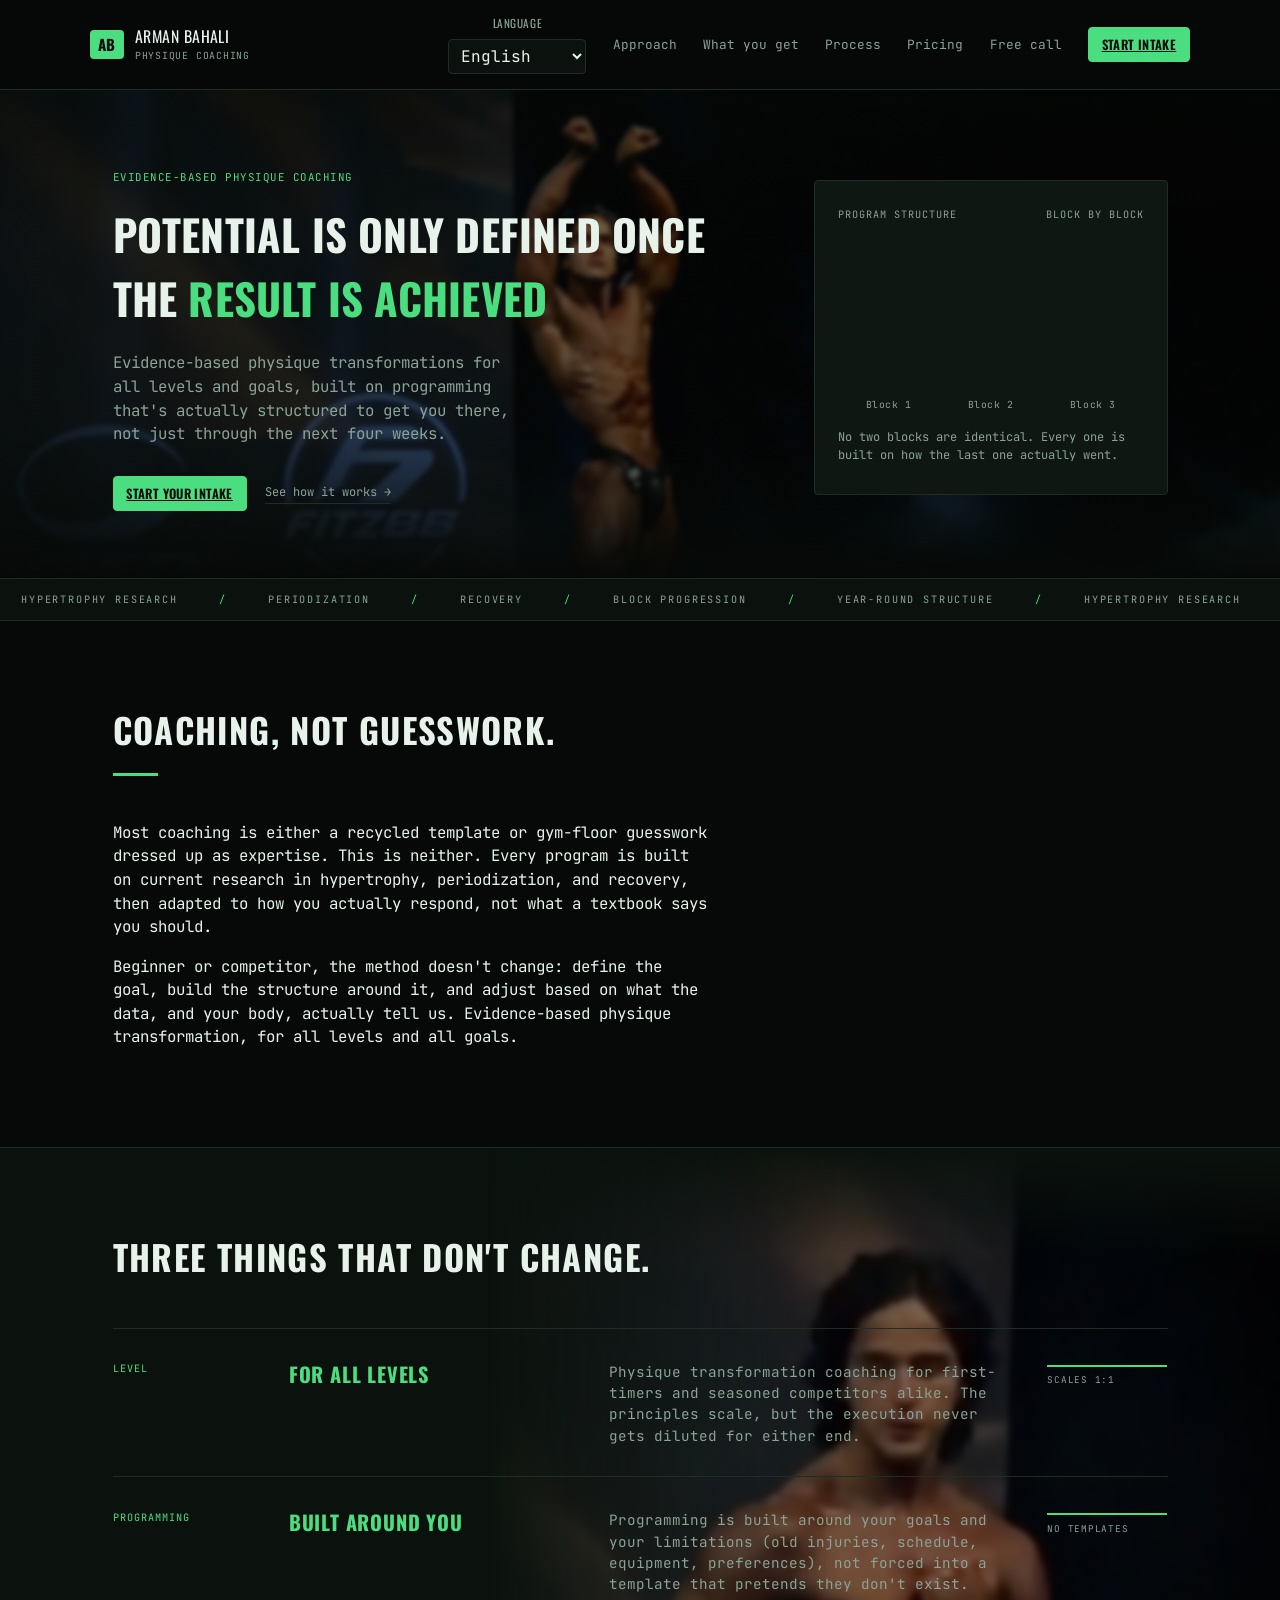
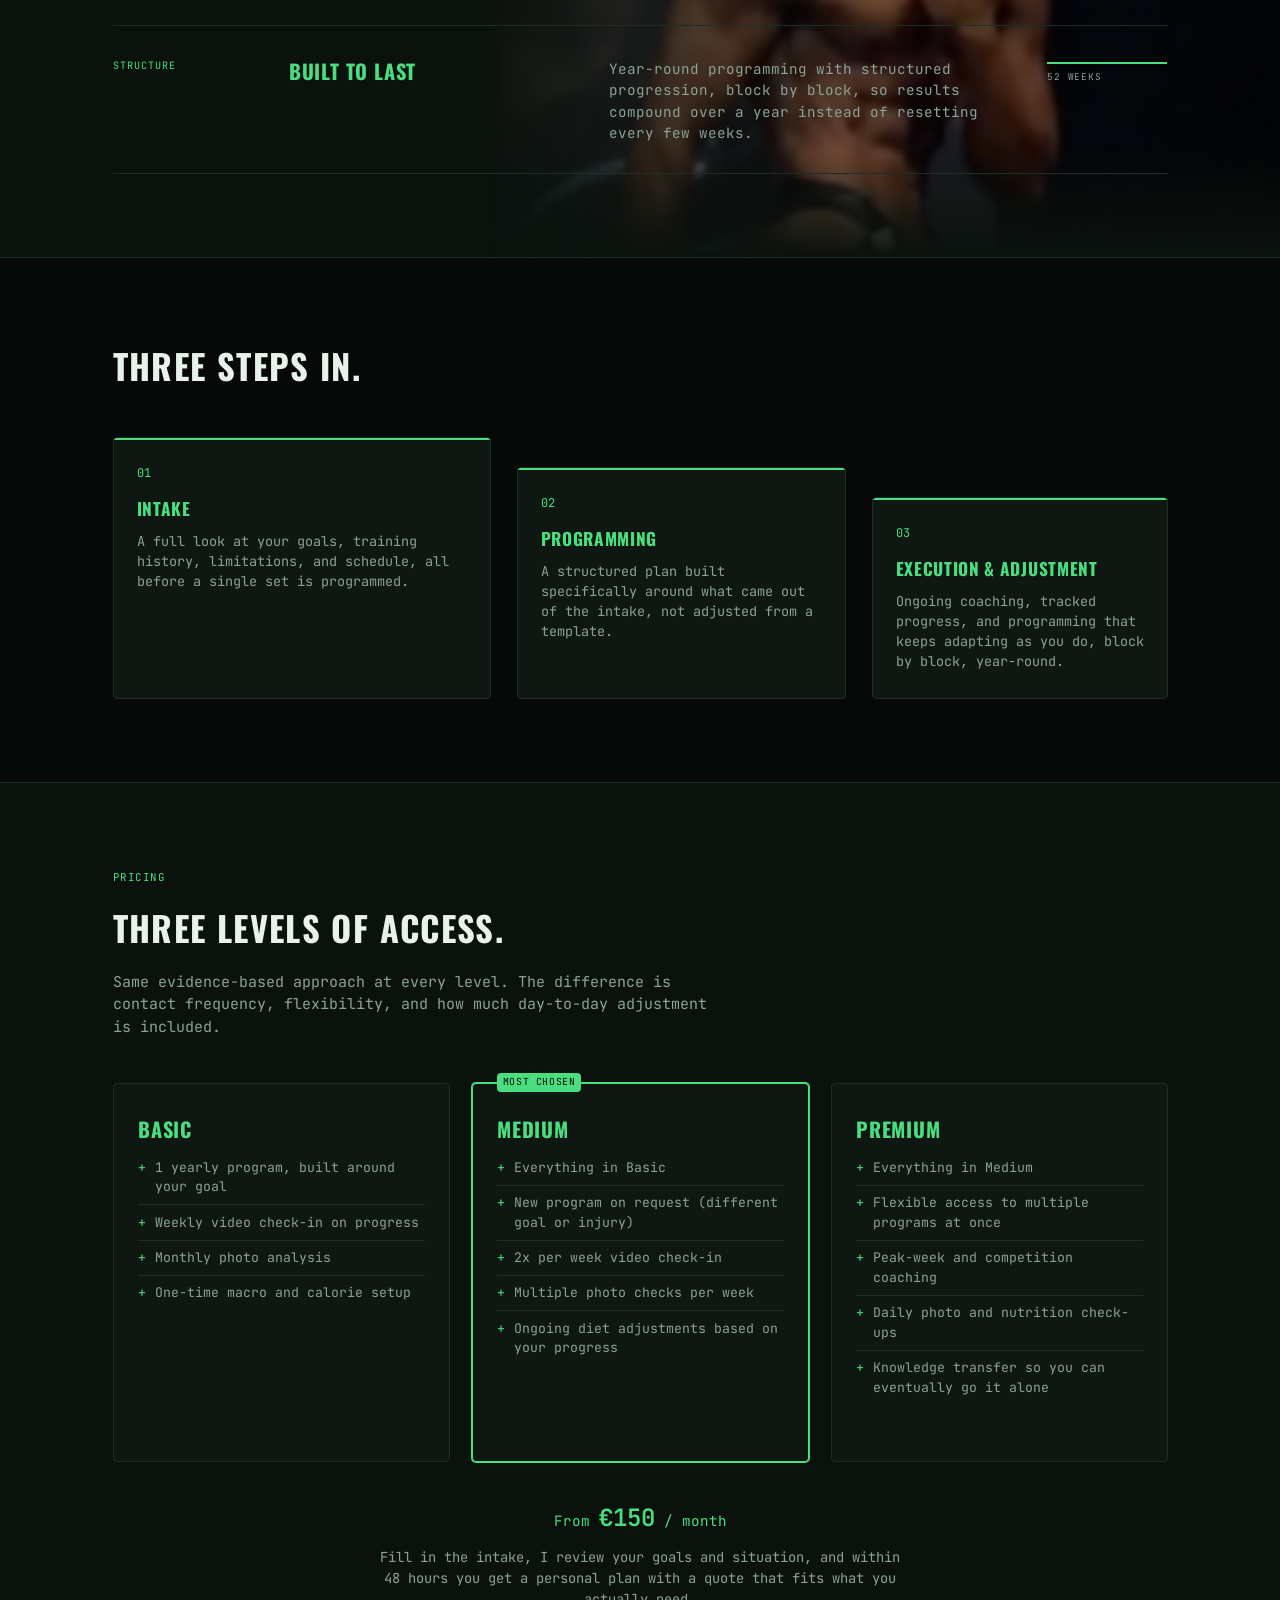
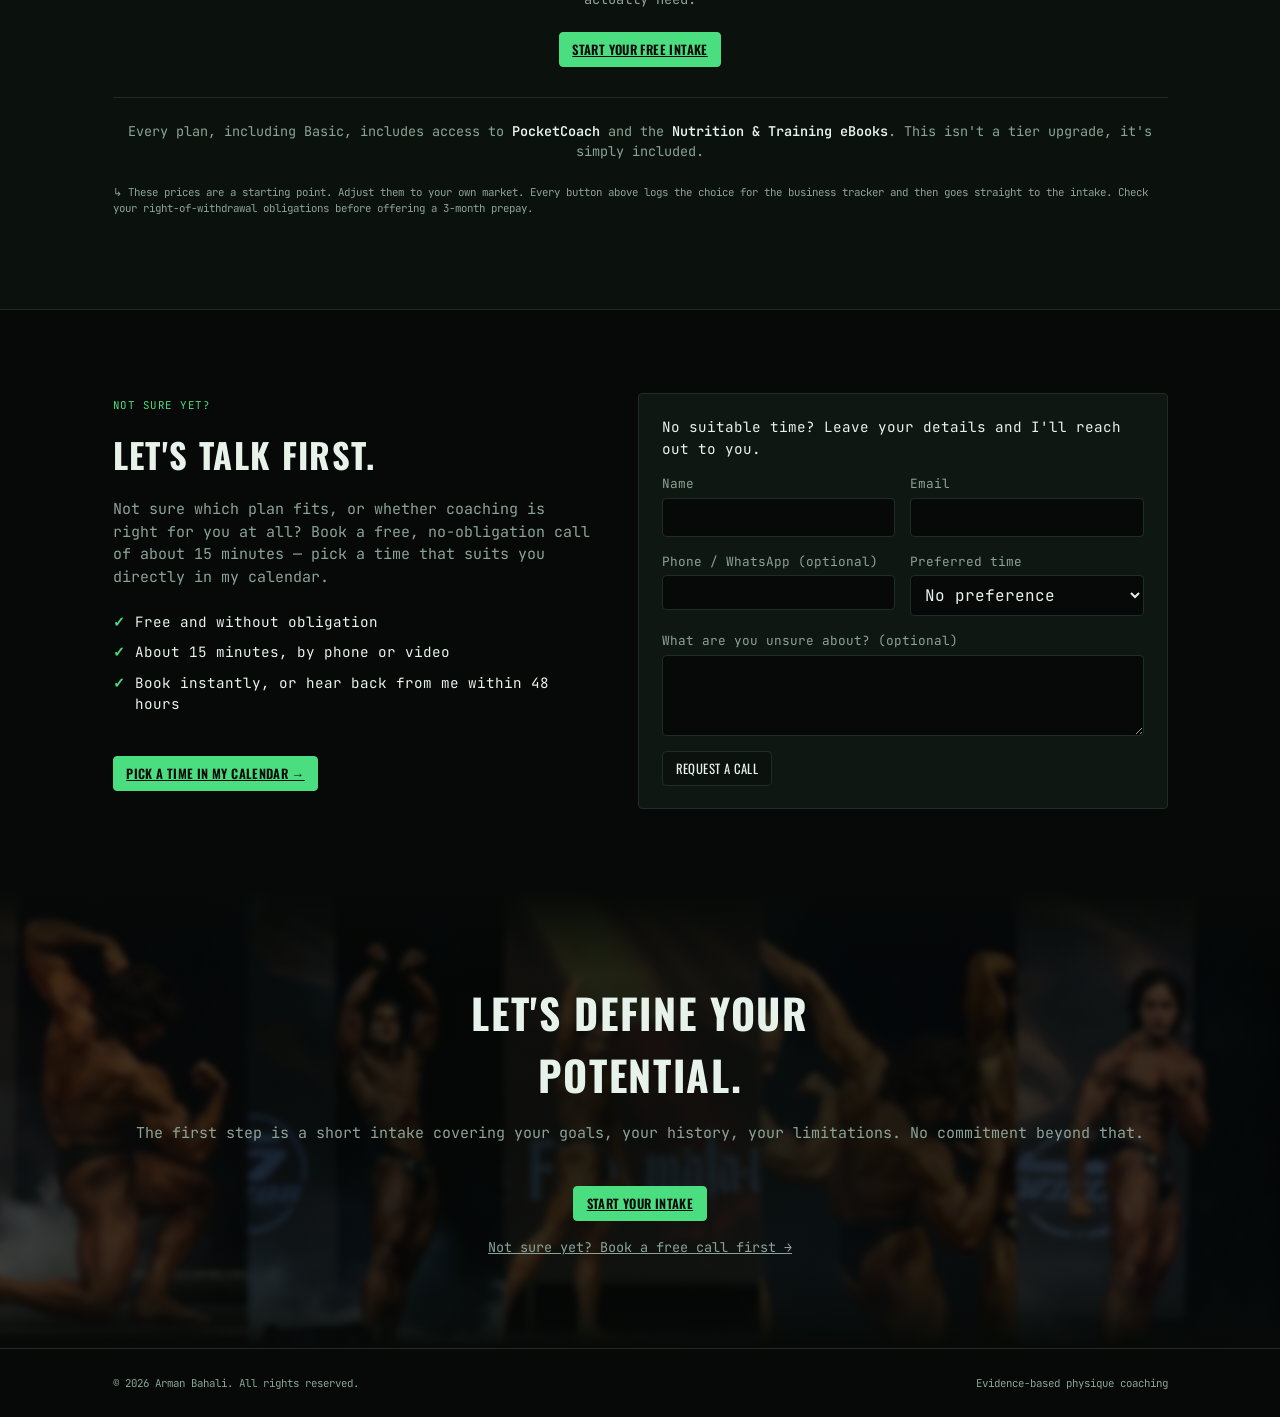
==== commit c376814b: "Add blurred stage photos as homepage backgrounds; fix broken homepage script - Hero uses the IFBB st" ====
--- a/index.html
+++ b/index.html
@@ -9,9 +9,7 @@
 <link rel="preconnect" href="https://fonts.googleapis.com">
 <link rel="preconnect" href="https://fonts.gstatic.com" crossorigin>
 <link href="https://fonts.googleapis.com/css2?family=JetBrains+Mono:wght@400;500;700&family=Oswald:wght@400;500;600;700&display=swap" rel="stylesheet">
-<link rel="stylesheet" href="styles.css?v=14">
-<link rel="stylesheet" href="styles.css?v=19">
-<link rel="stylesheet" href="styles.css?v=20">
+<link rel="stylesheet" href="styles.css?v=22">
 </head>
 <body class="marketing-page">
 
@@ -53,13 +51,9 @@
 
 <header class="marketing-hero">
   <div class="marketing-hero-bg" aria-hidden="true">
-    <!-- Add your own physique photos here once you have them, e.g.:
-         <img src="foto1.jpg" alt="">
-         <img src="foto2.jpg" alt="">
-         Each <img> fills an equal share of the hero width (object-fit: cover),
-         and the dark overlay (styles.css, .marketing-hero-bg::after) keeps the
-         text above it readable. Left empty, this does nothing — you just see
-         the current plain background. -->
+    <!-- Main stage photo (IFBB Pro League). Blur + dark overlay live in
+         styles.css (.marketing-hero-bg) so the headline stays readable. -->
+    <img src="images/stage-main.jpg" alt="" fetchpriority="high">
   </div>
   <div class="marketing-container marketing-hero-grid">
     <div>
@@ -129,7 +123,10 @@
   </div>
 </section>
 
-<section id="specs" class="marketing-section alt">
+<section id="specs" class="marketing-section alt has-photo-bg">
+  <div class="section-photo-bg" aria-hidden="true">
+    <img src="images/stage-side.jpg" alt="" loading="lazy">
+  </div>
   <div class="marketing-container">
     <div class="marketing-section-head reveal">
       <h2 data-i18n="specs.h2">Three things that don't change.</h2>
@@ -286,6 +283,13 @@
 </section>
 
 <section class="marketing-cta">
+  <div class="marketing-cta-bg" aria-hidden="true">
+    <img src="images/stage-kneel.jpg" alt="" loading="lazy">
+    <img src="images/stage-front.jpg" alt="" loading="lazy">
+    <img src="images/stage-npc.jpg" alt="" loading="lazy">
+    <img src="images/stage-back.jpg" alt="" loading="lazy">
+    <img src="images/stage-side.jpg" alt="" loading="lazy">
+  </div>
   <div class="marketing-container reveal">
     <h2 data-i18n="cta.h2">Let's define your potential.</h2>
     <p data-i18n="cta.p">The first step is a short intake covering your goals, your history, your limitations. No commitment beyond that.</p>
@@ -835,72 +839,6 @@
 
     document.getElementById('taal-keuze').value = taal;
     localStorage.setItem(TAAL_KEY, taal);
-
-    // Prijzen zijn geen [data-i18n]-tekst (het bedrag/de sub-regel worden
-    // berekend), maar de sub-regel bevat wel vertaalde tekst — dus opnieuw
-    // renderen bij elke taalwissel.
-    renderPrices(currentBilling);
-  }
-
-  // ---- Prijzen: maandelijks vs. per kwartaal (3 maanden vooruitbetaald) ----
-  function fmtEuro(n) {
-    return '€' + Math.round(n).toLocaleString('nl-NL');
-  }
-
-  // Counts the displayed amount up/down to the new value instead of just
-  // swapping the text, so toggling billing reads as a change rather than a
-  // page-flash. Skipped entirely under prefers-reduced-motion.
-  function animateAmount(el, target) {
-    if (!el) return;
-    if (reduceMotion) { el.textContent = fmtEuro(target); return; }
-    const from = Number(String(el.textContent).replace(/[^0-9]/g, ''));
-    if (!Number.isFinite(from)) { el.textContent = fmtEuro(target); return; }
-    const dur = 500;
-    const t0 = performance.now();
-    if (el._raf) cancelAnimationFrame(el._raf);
-    const tick = (now) => {
-      const p = Math.min(1, (now - t0) / dur);
-      const eased = 1 - Math.pow(1 - p, 3);
-      el.textContent = fmtEuro(from + (target - from) * eased);
-      if (p < 1) el._raf = requestAnimationFrame(tick);
-    };
-    el._raf = requestAnimationFrame(tick);
-  }
-
-  let currentBilling = 'maandelijks';
-
-  function renderPrices(billing) {
-    const dict = VERTALINGEN[huidigeTaal] || VERTALINGEN.en;
-    document.querySelectorAll('.price-card').forEach((card) => {
-      const maandelijks = Number(card.dataset.priceMonthly);
-      const kwartaal = Number(card.dataset.priceQuarter);
-      const amountEl = card.querySelector('[data-role="amount"]');
-      const periodEl = card.querySelector('[data-role="period"]');
-      const subEl = card.querySelector('[data-role="sub"]');
-      if (!maandelijks || !kwartaal) return;
-      const besparingPct = Math.round((1 - kwartaal / (maandelijks * 3)) * 100);
-      if (billing === 'kwartaal') {
-        animateAmount(amountEl, kwartaal);
-        periodEl.textContent = dict['pricing.perQuarter'];
-        subEl.textContent = dict['pricing.quarterlySub'].replace('{amount}', fmtEuro(kwartaal / 3));
-      } else {
-        animateAmount(amountEl, maandelijks);
-        periodEl.textContent = dict['pricing.perMonth'];
-        subEl.textContent = dict['pricing.monthlySub'].replace('{pct}', besparingPct);
-      }
-    });
-  }
-
-  const billingToggle = document.getElementById('billingToggle');
-  if (billingToggle) {
-    billingToggle.querySelectorAll('button').forEach((btn) => {
-      btn.addEventListener('click', () => {
-        currentBilling = btn.dataset.billing;
-        billingToggle.querySelectorAll('button').forEach((b) => b.classList.toggle('active', b === btn));
-        billingToggle.classList.toggle('is-kwartaal', currentBilling === 'kwartaal');
-        renderPrices(currentBilling);
-      });
-    });
   }
 
   document.getElementById('taal-keuze').addEventListener('change', (e) => pasVertalingToe(e.target.value));
@@ -992,23 +930,6 @@
     // Gewone <a href="intake.html">-link: alleen de lead loggen, de browser
     // handelt de navigatie zelf af (werkt dus ook als deze JS ooit faalt).
     btn.addEventListener('click', logLead);
-  document.querySelectorAll('.tier-cta').forEach((btn) => {
-    // Gewone <a href="intake.html">-link: de browser handelt de navigatie
-    // zelf af (werkt dus ook als deze JS ooit faalt) — we loggen de lead en
-    // hangen vóór die navigatie nog ?tier=...&billing=...&amount=... aan de
-    // href, zodat intake.html weet welk pakket gekozen is (zie
-    // leesGekozenPakket() in client.js, voor de betaalinstructies-e-mail).
-    btn.addEventListener('click', () => {
-      logTierLead(btn.dataset.tier, currentBilling);
-      const card = btn.closest('.price-card');
-      const bedrag = card
-        ? (currentBilling === 'kwartaal' ? card.dataset.priceQuarter : card.dataset.priceMonthly)
-        : null;
-      if (bedrag) {
-        const params = new URLSearchParams({ tier: btn.dataset.tier, billing: currentBilling, amount: bedrag });
-        btn.href = `intake.html?${params.toString()}`;
-      }
-    });
   });
 
   // ---- Gesprek aanvragen (#gesprek) ----
--- a/styles.css
+++ b/styles.css
@@ -710,19 +710,29 @@
 
 .marketing-hero > .marketing-container { position: relative; z-index: 1; }
 
-/* Optional background photos (empty by default — see index.html for how to
-   drop images in). A dark top/bottom gradient keeps hero text readable over
-   whatever gets placed here. */
-.marketing-hero-bg { position: absolute; inset: 0; z-index: 0; display: flex; }
-.marketing-hero-bg img { flex: 1; width: 100%; height: 100%; object-fit: cover; filter: grayscale(0.25) brightness(0.5); }
-/* :has(img) so the dark overlay — and the space it'd otherwise dim — only
-   appears once real photos are actually dropped in; an empty div here does
-   nothing, so the plain background + spotlight look exactly as before. */
+/* Stage photo behind the hero: slightly blurred and dimmed so it reads as a
+   backdrop. The overlay is darkest on the left (behind the headline) and at
+   the bottom edge, so the text stays readable and the photo fades into the
+   page. scale() hides the soft edges the blur creates. */
+.marketing-hero-bg { position: absolute; inset: 0; z-index: 0; display: flex; overflow: hidden; }
+.marketing-hero-bg img {
+  flex: 1; width: 100%; height: 100%; min-width: 0;
+  object-fit: cover; object-position: 46% 22%;
+  filter: blur(2.5px) brightness(0.75) saturate(0.95);
+  transform: scale(1.06);
+}
 .marketing-hero-bg:has(img)::after {
   content: '';
   position: absolute;
   inset: 0;
-  background: linear-gradient(180deg, var(--bg) 0%, rgba(6, 9, 7, 0.7) 45%, var(--bg) 100%);
+  background:
+    linear-gradient(90deg, rgba(6, 9, 7, 0.85) 0%, rgba(6, 9, 7, 0.45) 45%, rgba(6, 9, 7, 0.3) 100%),
+    linear-gradient(180deg, rgba(6, 9, 7, 0.4) 0%, transparent 30%, transparent 70%, var(--bg) 100%);
+}
+@media (max-width: 760px) {
+  .marketing-hero-bg::after {
+    background: linear-gradient(180deg, rgba(6, 9, 7, 0.7) 0%, rgba(6, 9, 7, 0.8) 60%, var(--bg) 100%) !important;
+  }
 }
 
 .marketing-hero-grid { display: grid; grid-template-columns: 1.3fr 0.7fr; gap: 3rem; align-items: center; }
@@ -913,6 +923,31 @@
 /* ---- Section shared ---- */
 .marketing-section { padding: 5.5rem 0; }
 .marketing-section.alt, .marketing-cta.alt { background: var(--bg-raised); border-top: 1px solid var(--border); border-bottom: 1px solid var(--border); }
+/* Section with a stage photo behind it: photo sits on the right and fades out
+   to the left, so the text column stays on a clean background. */
+.marketing-section.has-photo-bg { position: relative; overflow: hidden; }
+.marketing-section.has-photo-bg > .marketing-container { position: relative; z-index: 1; }
+.section-photo-bg {
+  position: absolute; top: 0; right: 0; bottom: 0; width: 62%; z-index: 0;
+  -webkit-mask-image: linear-gradient(90deg, transparent 0%, #000 45%);
+  mask-image: linear-gradient(90deg, transparent 0%, #000 45%);
+}
+.section-photo-bg img {
+  width: 100%; height: 100%;
+  object-fit: cover; object-position: 50% 22%;
+  filter: blur(2.5px) brightness(0.5) saturate(0.9);
+  transform: scale(1.06);
+}
+.section-photo-bg::after {
+  content: '';
+  position: absolute; inset: 0;
+  background: linear-gradient(180deg, var(--bg-raised) 0%, transparent 15%, transparent 85%, var(--bg-raised) 100%);
+}
+@media (max-width: 760px) {
+  .section-photo-bg { width: 100%; }
+  .section-photo-bg img { filter: blur(3px) brightness(0.32) saturate(0.9); }
+}
+
 .marketing-section-head { max-width: 40rem; margin-bottom: 3rem; }
 .marketing-section-head h2 { font-size: clamp(1.6rem, 3.2vw, 2.3rem); }
 .marketing-section-head p { margin-top: 0.9rem; color: var(--text-dim); font-size: 1rem; }
@@ -1114,7 +1149,28 @@
 }
 
 /* ---- CTA ---- */
-.marketing-cta { text-align: center; padding: 6rem 0; }
+.marketing-cta { position: relative; overflow: hidden; text-align: center; padding: 6rem 0; }
+.marketing-cta > .marketing-container { position: relative; z-index: 1; }
+
+/* Strip of stage photos behind the closing CTA, blurred and dimmed like the hero. */
+.marketing-cta-bg { position: absolute; inset: 0; z-index: 0; display: flex; }
+.marketing-cta-bg img {
+  flex: 1; min-width: 0; height: 100%;
+  object-fit: cover; object-position: center 25%;
+  filter: blur(3px) brightness(0.55) saturate(0.9);
+  transform: scale(1.06);
+}
+.marketing-cta-bg::after {
+  content: '';
+  position: absolute;
+  inset: 0;
+  background:
+    radial-gradient(ellipse 60% 70% at 50% 50%, rgba(6, 9, 7, 0.82), rgba(6, 9, 7, 0.45) 100%),
+    linear-gradient(180deg, var(--bg) 0%, transparent 18%, transparent 82%, var(--bg) 100%);
+}
+@media (max-width: 760px) {
+  .marketing-cta-bg img:nth-child(n+4) { display: none; }
+}
 .marketing-cta h2 { font-size: clamp(1.75rem, 4vw, 2.75rem); max-width: 18ch; margin: 0 auto; }
 .marketing-cta p { margin-top: 1.1rem; color: var(--text-dim); font-size: 1rem; }
 .marketing-cta .btn { margin-top: 1.75rem; }
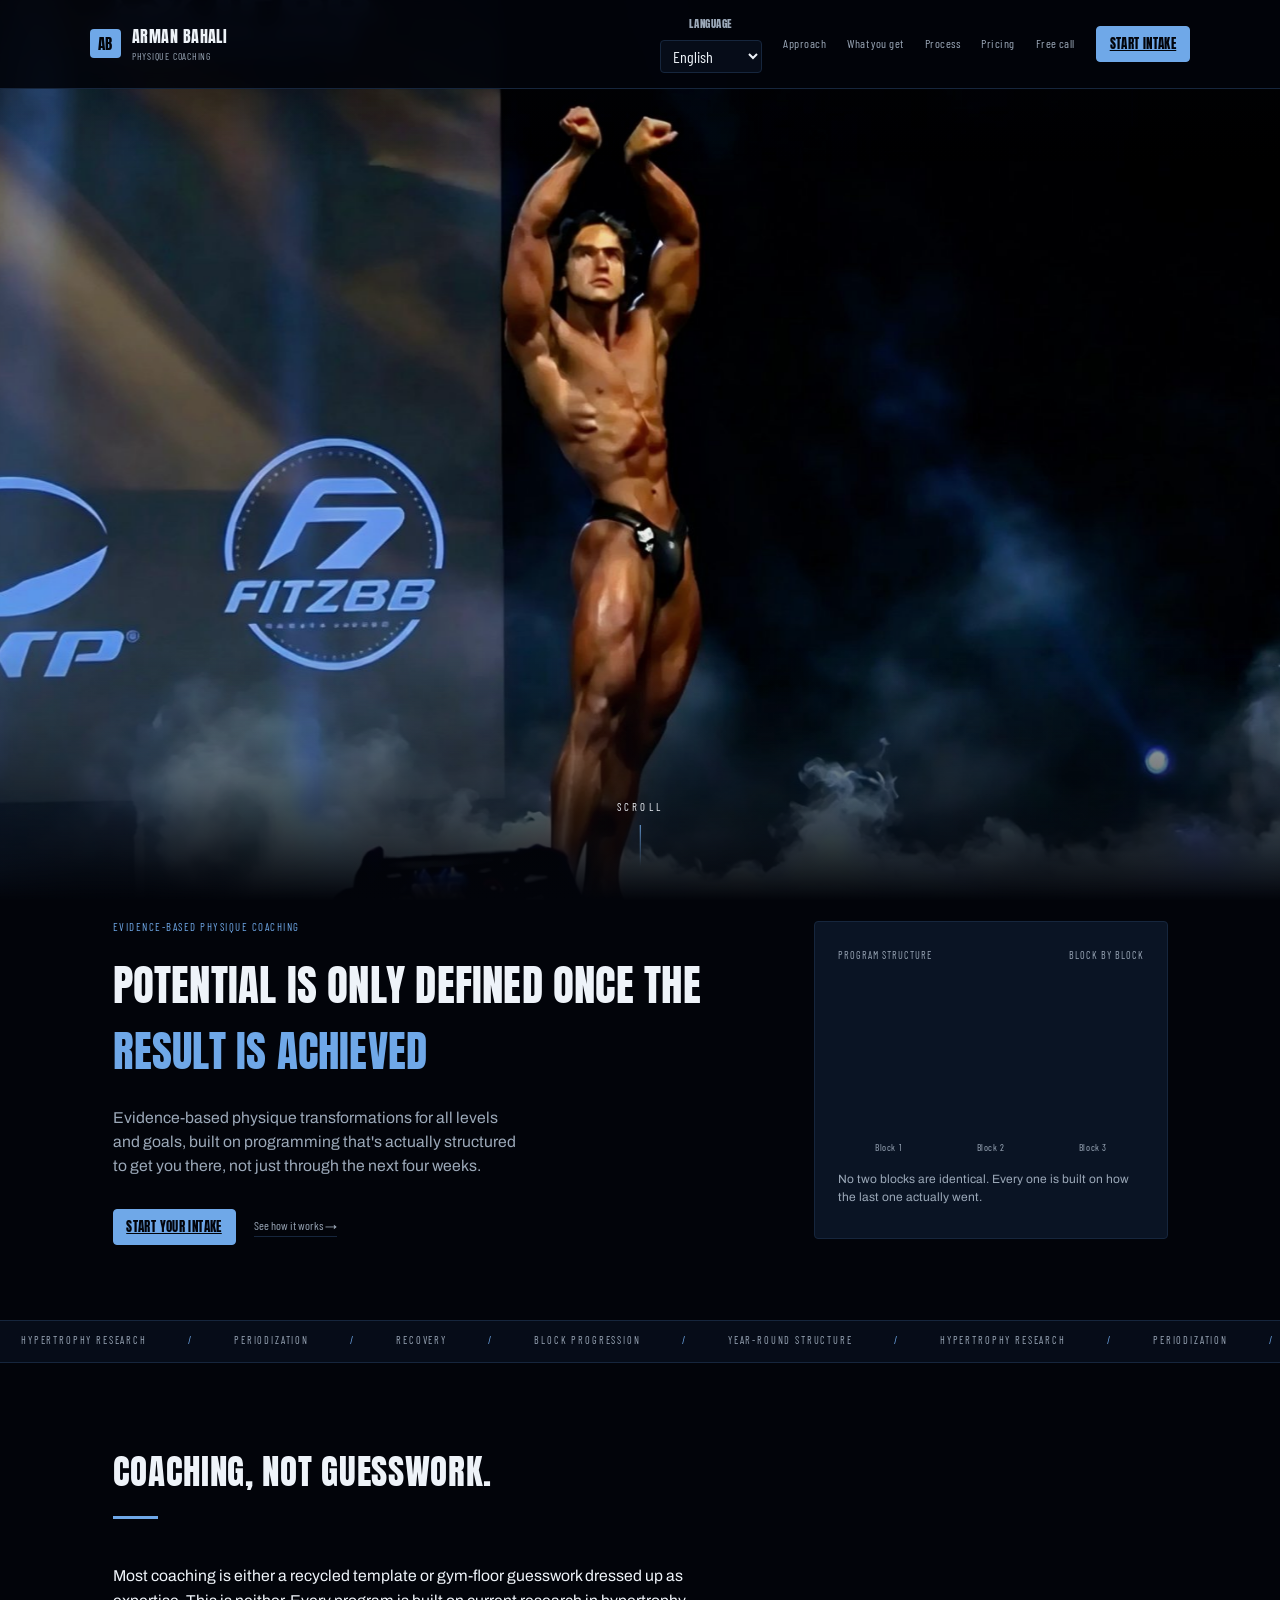
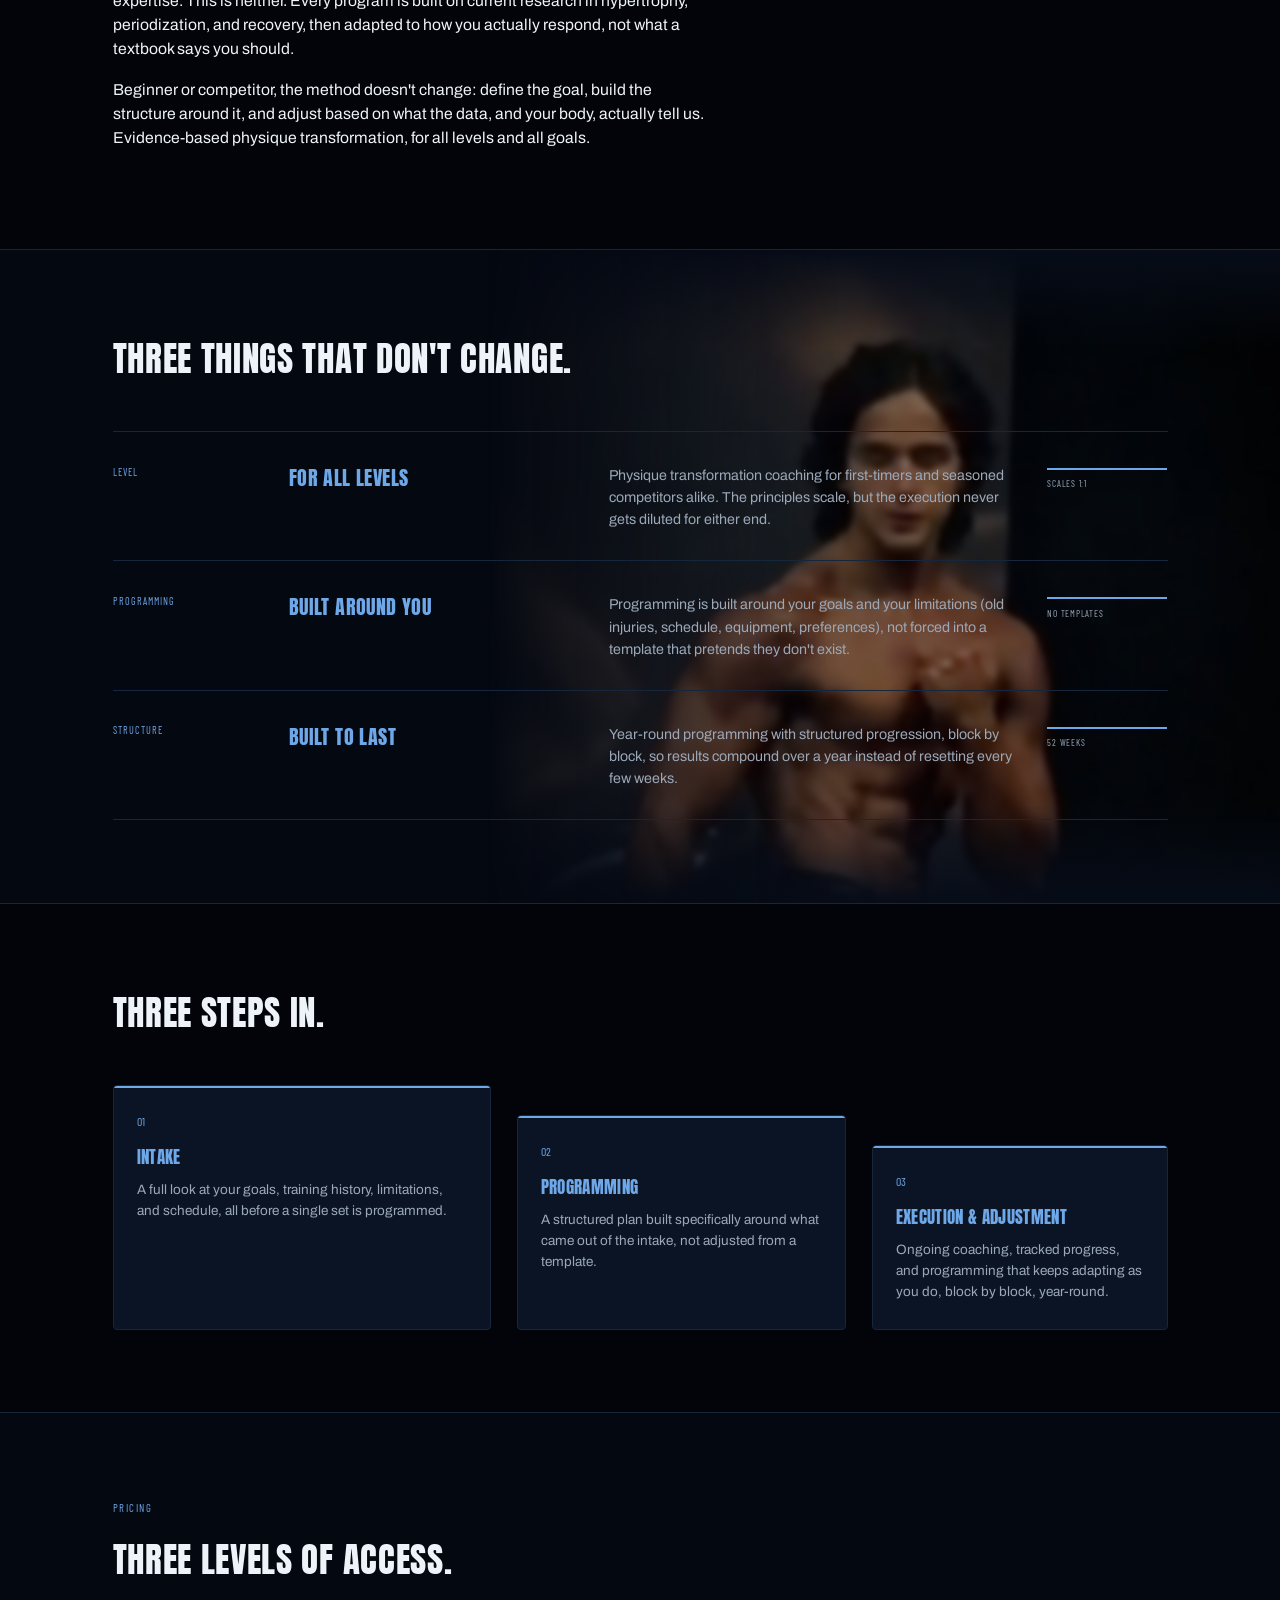
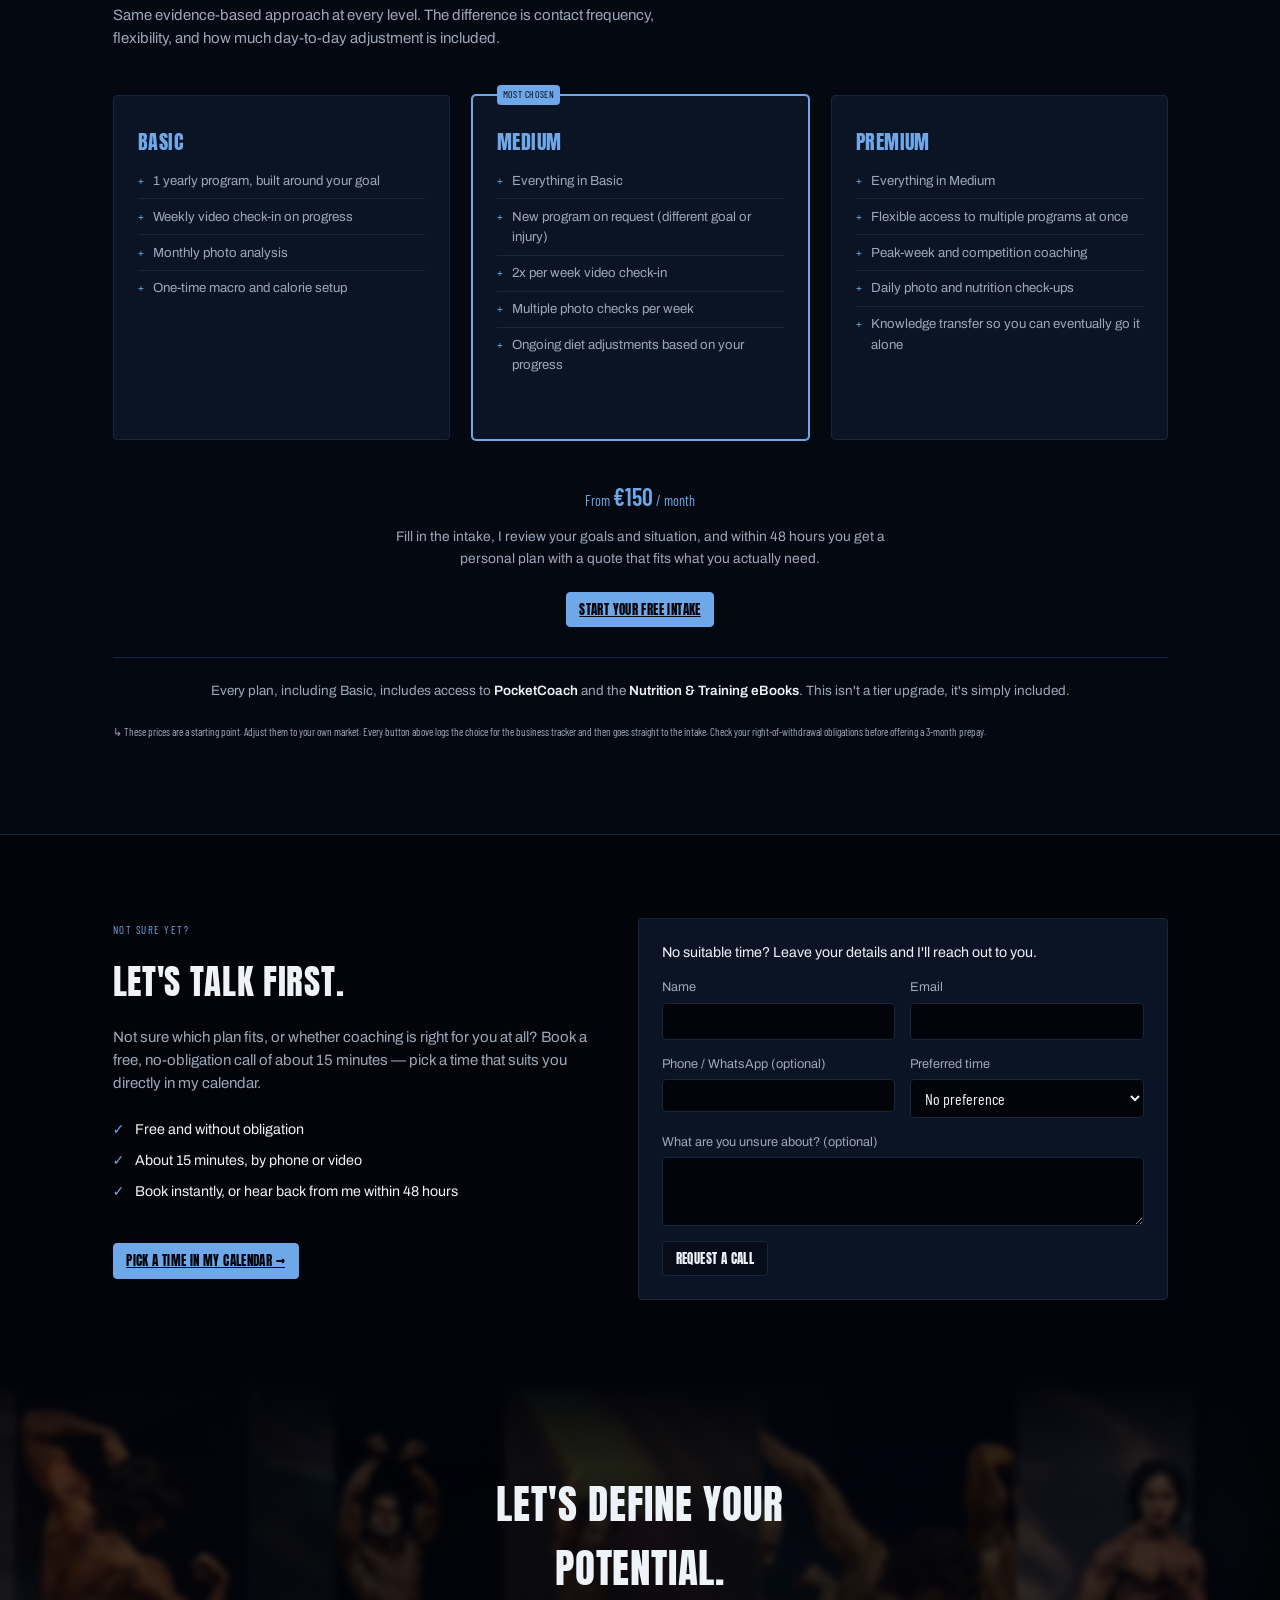
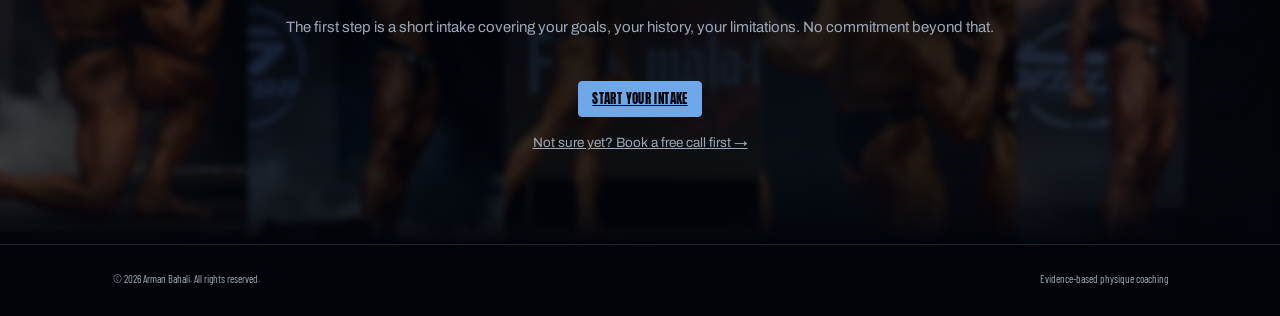
==== commit a64663fe: "Restyle homepage: TrainingLog fonts, blue-black palette, full-screen hero photo - Fonts match the Tr" ====
--- a/index.html
+++ b/index.html
@@ -3,13 +3,13 @@
 <head>
 <meta charset="UTF-8">
 <meta name="viewport" content="width=device-width, initial-scale=1.0">
-<meta name="theme-color" content="#060907">
+<meta name="theme-color" content="#02040a">
 <title data-i18n="meta.title">Arman Bahali: Evidence-Based Physique Coaching</title>
 <meta name="description" data-i18n="meta.description" content="Evidence-based physique transformations for all levels and goals. Programming built around what you want and can do, structured to keep working year-round.">
 <link rel="preconnect" href="https://fonts.googleapis.com">
 <link rel="preconnect" href="https://fonts.gstatic.com" crossorigin>
-<link href="https://fonts.googleapis.com/css2?family=JetBrains+Mono:wght@400;500;700&family=Oswald:wght@400;500;600;700&display=swap" rel="stylesheet">
-<link rel="stylesheet" href="styles.css?v=22">
+<link href="https://fonts.googleapis.com/css2?family=Anton&family=Barlow+Condensed:wght@500;600;700&family=Archivo:wght@400;500;600;700&family=JetBrains+Mono:wght@400;500&display=swap" rel="stylesheet">
+<link rel="stylesheet" href="styles.css?v=28">
 </head>
 <body class="marketing-page">
 
@@ -50,17 +50,20 @@
 </nav>
 
 <header class="marketing-hero">
-  <div class="marketing-hero-bg" aria-hidden="true">
-    <!-- Main stage photo (IFBB Pro League). Blur + dark overlay live in
-         styles.css (.marketing-hero-bg) so the headline stays readable. -->
-    <img src="images/stage-main.jpg" alt="" fetchpriority="high">
-  </div>
-  <div class="marketing-container marketing-hero-grid">
+  <!-- Full-screen stage photo (IFBB Pro League), pinned while the hero text
+       scrolls up over it. Blur/darkening is driven by --hp (see styles.css). -->
+  <div class="hero-stage" aria-hidden="true">
+    <div class="marketing-hero-bg">
+      <img src="images/stage-main.jpg" alt="" fetchpriority="high">
+    </div>
+    <div class="hero-scroll-cue"><span data-i18n="hero.scroll">Scroll</span><i></i></div>
+  </div>
+  <div class="marketing-container marketing-hero-grid hero-pop-group">
     <div>
-      <span class="marketing-eyebrow intro-reveal intro-reveal--1" data-i18n="hero.eyebrow">Evidence-based physique coaching</span>
-      <h1 class="intro-reveal-clip intro-reveal--2" data-i18n-html="hero.h1">Potential is only defined once the <span class="hl">result is achieved</span></h1>
-      <p class="marketing-hero-sub intro-reveal intro-reveal--3" data-i18n="hero.sub">Evidence-based physique transformations for all levels and goals, built on programming that's actually structured to get you there, not just through the next four weeks.</p>
-      <div class="marketing-hero-actions intro-reveal intro-reveal--4">
+      <span class="marketing-eyebrow hero-pop hero-pop--1" data-i18n="hero.eyebrow">Evidence-based physique coaching</span>
+      <h1 class="hero-pop hero-pop--2" data-i18n-html="hero.h1">Potential is only defined once the <span class="hl">result is achieved</span></h1>
+      <p class="marketing-hero-sub hero-pop hero-pop--3" data-i18n="hero.sub">Evidence-based physique transformations for all levels and goals, built on programming that's actually structured to get you there, not just through the next four weeks.</p>
+      <div class="marketing-hero-actions hero-pop hero-pop--4">
         <a class="btn btn--accent hero-cta-pulse" href="intake.html" data-i18n="hero.actionPrimary">Start your intake</a>
         <a class="secondary" href="#proces" data-i18n="hero.actionSecondary">See how it works →</a>
       </div>
@@ -347,6 +350,7 @@
       'nav.startIntake': 'Start intake',
       'taal.label': 'Language',
       'hero.eyebrow': 'Evidence-based physique coaching',
+      'hero.scroll': 'Scroll',
       'hero.h1': 'Potential is only defined once the <span class="hl">result is achieved</span>',
       'hero.sub': "Evidence-based physique transformations for all levels and goals, built on programming that's actually structured to get you there, not just through the next four weeks.",
       'hero.actionPrimary': 'Start your intake',
@@ -464,6 +468,7 @@
       'nav.startIntake': 'Start intake',
       'taal.label': 'Taal',
       'hero.eyebrow': 'Evidence-based fysiek coaching',
+      'hero.scroll': 'Scroll',
       'hero.h1': 'Potentieel telt pas zodra het <span class="hl">resultaat er is</span>',
       'hero.sub': 'Evidence-based fysiektransformaties voor elk niveau en elk doel, gebouwd op programmering die je écht ergens brengt, niet alleen door de komende vier weken.',
       'hero.actionPrimary': 'Start je intake',
@@ -581,6 +586,7 @@
       'nav.startIntake': 'Iniciar admisión',
       'taal.label': 'Idioma',
       'hero.eyebrow': 'Coaching físico basado en evidencia',
+      'hero.scroll': 'Desliza',
       'hero.h1': 'El potencial solo cuenta cuando <span class="hl">se logra el resultado</span>',
       'hero.sub': 'Transformaciones físicas basadas en evidencia para todos los niveles y objetivos, construidas sobre una programación realmente estructurada para llevarte allí, no solo para las próximas cuatro semanas.',
       'hero.actionPrimary': 'Comienza tu admisión',
@@ -698,6 +704,7 @@
       'nav.startIntake': 'Iniciar admissão',
       'taal.label': 'Idioma',
       'hero.eyebrow': 'Coaching físico baseado em evidências',
+      'hero.scroll': 'Role',
       'hero.h1': 'O potencial só conta quando <span class="hl">o resultado é alcançado</span>',
       'hero.sub': 'Transformações físicas baseadas em evidências para todos os níveis e objetivos, construídas sobre uma programação realmente estruturada para te levar lá, não apenas pelas próximas quatro semanas.',
       'hero.actionPrimary': 'Comece sua admissão',
@@ -861,8 +868,31 @@
     });
   }
 
-  // Scroll reveal
-  const revealEls = document.querySelectorAll('.reveal');
+  // Hero: --hp goes 0 → 1 over the first ~70% of a screen of scrolling.
+  // CSS uses it to blur/darken the pinned stage photo and fade the scroll cue.
+  const heroSection = document.querySelector('.marketing-hero');
+  const navBar = document.querySelector('.marketing-nav');
+  const setNavHeight = () => {
+    if (navBar) document.documentElement.style.setProperty('--nav-h', navBar.offsetHeight + 'px');
+  };
+  setNavHeight();
+  window.addEventListener('resize', setNavHeight);
+  if (heroSection) {
+    let heroTicking = false;
+    const updateHero = () => {
+      heroTicking = false;
+      const p = Math.min(1, Math.max(0, window.scrollY / (window.innerHeight * 0.7)));
+      heroSection.style.setProperty('--hp', p.toFixed(3));
+    };
+    window.addEventListener('scroll', () => {
+      if (!heroTicking) { heroTicking = true; requestAnimationFrame(updateHero); }
+    }, { passive: true });
+    window.addEventListener('resize', updateHero);
+    updateHero();
+  }
+
+  // Scroll reveal (.hero-pop-group = the hero text that pops in over the photo)
+  const revealEls = document.querySelectorAll('.reveal, .hero-pop-group');
   if (reduceMotion) {
     revealEls.forEach(el => el.classList.add('in-view'));
     growBars();
--- a/styles.css
+++ b/styles.css
@@ -1,19 +1,22 @@
 :root {
-  --bg: #060907;
-  --bg-raised: #0b120d;
-  --bg-card: #0f1712;
-  --border: #1e2e24;
-  --text: #e6f2ea;
-  --text-dim: #8ba396;
-  --accent: #4ade80;
-  --accent-dim: #16a34a;
-  --accent-soft: rgba(74, 222, 128, 0.12);
-  --accent-glow: rgba(74, 222, 128, 0.4);
+  --bg: #02040a;
+  --bg-raised: #060c18;
+  --bg-card: #0a1424;
+  --border: #16263d;
+  --text: #eef3f9;
+  --text-dim: #9ba8b8;
+  --accent: #6fa8e8;
+  --accent-dim: #3f7cc4;
+  --accent-soft: rgba(111, 168, 232, 0.13);
+  --steel: #89a5bf;
+  --steel-soft: rgba(31, 53, 76, 0.55);
+  --accent-glow: rgba(111, 168, 232, 0.4);
   --rood: #ef4444;
   --oranje: #f59e0b;
   --groen: #22c55e;
-  --font-heading: 'Oswald', sans-serif;
-  --font-data: 'JetBrains Mono', monospace;
+  --font-heading: 'Anton', 'Barlow Condensed', Impact, sans-serif;
+  --font-body: 'Archivo', system-ui, sans-serif;
+  --font-data: 'Barlow Condensed', 'Archivo', sans-serif;
   --radius: 4px;
 }
 
@@ -34,15 +37,29 @@
   padding: 0;
   background: var(--bg);
   color: var(--text);
-  font-family: var(--font-data);
+  font-family: var(--font-body);
   font-size: 15px;
-  line-height: 1.5;
+  line-height: 1.55;
+  /* Anton only ships one weight — never let the browser fake a bold. */
+  font-synthesis: none;
+}
+
+/* Same look as the stage photos: blue-black base, a deep navy "stage light"
+   glow at the top and a faint blue haze lower down, fixed so the whole
+   page reads as one continuous backdrop while scrolling. */
+body {
+  background:
+    radial-gradient(1200px 700px at 70% -10%, var(--steel-soft), transparent 60%),
+    radial-gradient(900px 600px at 0% 110%, var(--accent-soft), transparent 60%),
+    var(--bg);
+  background-attachment: fixed;
 }
 
 h1, h2, h3, h4, legend {
   font-family: var(--font-heading);
+  font-weight: 400;
   text-transform: uppercase;
-  letter-spacing: 0.04em;
+  letter-spacing: 0.02em;
   color: var(--text);
   margin: 0 0 0.5em;
 }
@@ -581,7 +598,7 @@
   position: sticky;
   top: 0;
   z-index: 50;
-  background: rgba(6, 9, 7, 0.9);
+  background: rgba(2, 4, 10, 0.9);
   backdrop-filter: blur(8px);
   border-bottom: 1px solid var(--border);
 }
@@ -595,11 +612,14 @@
 
 .marketing-brand { display: flex; align-items: center; gap: 0.75rem; text-decoration: none; }
 
-.marketing-nav-links { display: flex; align-items: center; gap: 1.75rem; }
+.marketing-nav-links { display: flex; align-items: center; gap: 1.4rem; }
+.marketing-nav-links > * { white-space: nowrap; }
+.marketing-brand > span > span { white-space: nowrap; }
 
 .marketing-nav-links a.marketing-nav-link {
   font-family: var(--font-data);
-  font-size: 0.85rem;
+  font-size: 0.8rem;
+  letter-spacing: 0.04em;
   color: var(--text-dim);
   text-decoration: none;
 }
@@ -690,12 +710,20 @@
 .hero-cta-pulse { animation: pulseRing 2.4s ease 2.6s 2; }
 @keyframes pulseRing {
   0% { box-shadow: 0 0 0 0 var(--accent-glow); }
-  70% { box-shadow: 0 0 0 14px rgba(74, 222, 128, 0); }
-  100% { box-shadow: 0 0 0 0 rgba(74, 222, 128, 0); }
+  70% { box-shadow: 0 0 0 14px rgba(111, 168, 232, 0); }
+  100% { box-shadow: 0 0 0 0 rgba(111, 168, 232, 0); }
 }
 
 /* ---- Hero ---- */
-.marketing-hero { position: relative; overflow: hidden; padding: 5rem 0 4.5rem; border-bottom: 1px solid var(--border); }
+/* The hero opens on the full stage photo. The photo is pinned (sticky) for the
+   whole hero, and the headline block sits *below* it in the flow, so scrolling
+   slides the text up over the photo. JS sets --hp (0 → 1) from scroll
+   position; the photo blurs/darkens with it and the text pops in.
+   overflow: clip (not hidden) so position: sticky keeps working inside. */
+.marketing-hero { position: relative; overflow: clip; padding: 0 0 5rem; border-bottom: 1px solid var(--border); --hp: 0; }
+/* Pull the hero up under the sticky (see-through) nav so the photo fills the
+   whole first screen. --nav-h is measured by JS; 72px is the fallback. */
+.marketing-hero { margin-top: calc(-1 * var(--nav-h, 72px)); }
 
 /* Cursor-tracking spotlight — --mx/--my are set by JS on mousemove. */
 .marketing-hero::before {
@@ -710,29 +738,63 @@
 
 .marketing-hero > .marketing-container { position: relative; z-index: 1; }
 
-/* Stage photo behind the hero: slightly blurred and dimmed so it reads as a
-   backdrop. The overlay is darkest on the left (behind the headline) and at
-   the bottom edge, so the text stays readable and the photo fades into the
-   page. scale() hides the soft edges the blur creates. */
-.marketing-hero-bg { position: absolute; inset: 0; z-index: 0; display: flex; overflow: hidden; }
+.hero-stage {
+  position: sticky; top: 0; z-index: 0;
+  height: 100vh; height: 100svh;
+}
+.marketing-hero-bg { position: absolute; inset: 0; display: flex; overflow: hidden; }
+/* At the top the photo is sharp and bright; as --hp grows it blurs, darkens
+   and zooms in slightly so the text on top stays readable. */
 .marketing-hero-bg img {
   flex: 1; width: 100%; height: 100%; min-width: 0;
-  object-fit: cover; object-position: 46% 22%;
-  filter: blur(2.5px) brightness(0.75) saturate(0.95);
-  transform: scale(1.06);
-}
-.marketing-hero-bg:has(img)::after {
+  object-fit: cover; object-position: 46% 30%;
+  filter: blur(calc(var(--hp) * 5px)) brightness(calc(0.95 - var(--hp) * 0.4)) saturate(0.95);
+  transform: scale(calc(1.02 + var(--hp) * 0.06));
+  will-change: filter, transform;
+}
+/* Always-on soft fade at the top (under the nav) and bottom (into the page). */
+.hero-stage::before {
   content: '';
-  position: absolute;
-  inset: 0;
+  position: absolute; inset: 0; z-index: 1;
+  background: linear-gradient(180deg, rgba(2, 4, 10, 0.55) 0%, transparent 18%, transparent 72%, var(--bg) 100%);
+  pointer-events: none;
+}
+/* Scroll-driven darkening behind the text. */
+.marketing-hero-bg::after {
+  content: '';
+  position: absolute; inset: 0;
+  opacity: var(--hp);
   background:
-    linear-gradient(90deg, rgba(6, 9, 7, 0.85) 0%, rgba(6, 9, 7, 0.45) 45%, rgba(6, 9, 7, 0.3) 100%),
-    linear-gradient(180deg, rgba(6, 9, 7, 0.4) 0%, transparent 30%, transparent 70%, var(--bg) 100%);
+    linear-gradient(90deg, rgba(2, 4, 10, 0.85) 0%, rgba(2, 4, 10, 0.5) 50%, rgba(2, 4, 10, 0.35) 100%);
 }
 @media (max-width: 760px) {
-  .marketing-hero-bg::after {
-    background: linear-gradient(180deg, rgba(6, 9, 7, 0.7) 0%, rgba(6, 9, 7, 0.8) 60%, var(--bg) 100%) !important;
-  }
+  .marketing-hero-bg::after { background: rgba(2, 4, 10, 0.72); }
+}
+
+/* "Scroll" hint at the bottom of the first screen; fades out once you scroll. */
+.hero-scroll-cue {
+  position: absolute; left: 50%; bottom: 2.25rem; z-index: 2;
+  transform: translateX(-50%);
+  display: flex; flex-direction: column; align-items: center; gap: 0.6rem;
+  font-family: var(--font-data); font-size: 0.72rem; letter-spacing: 0.3em; text-transform: uppercase;
+  color: var(--text);
+  opacity: calc(1 - var(--hp) * 4);
+  pointer-events: none;
+}
+.hero-scroll-cue i { display: block; width: 1px; height: 2.75rem; background: linear-gradient(var(--accent), transparent); transform-origin: top; animation: cueDrop 1.8s ease-in-out infinite; }
+@keyframes cueDrop { 0% { transform: scaleY(0); opacity: 1; } 60% { transform: scaleY(1); opacity: 1; } 100% { transform: scaleY(1); opacity: 0; } }
+
+/* Hero text: sits after the 100vh stage and pops in when it scrolls into view. */
+.marketing-hero > .marketing-container { padding-top: 1rem; }
+.hero-pop { opacity: 0; transform: translateY(2.5rem) scale(0.97); transition: opacity 0.7s ease, transform 0.9s cubic-bezier(0.16, 1, 0.3, 1); }
+.hero-pop-group.in-view .hero-pop { opacity: 1; transform: none; }
+.hero-pop-group.in-view .hero-pop--2 { transition-delay: 0.12s; }
+.hero-pop-group.in-view .hero-pop--3 { transition-delay: 0.26s; }
+.hero-pop-group.in-view .hero-pop--4 { transition-delay: 0.4s; }
+.hero-pop-group.in-view .hero-pop--5 { transition-delay: 0.55s; }
+@media (prefers-reduced-motion: reduce) {
+  .hero-pop { opacity: 1; transform: none; transition: none; }
+  .hero-scroll-cue i { animation: none; }
 }
 
 .marketing-hero-grid { display: grid; grid-template-columns: 1.3fr 0.7fr; gap: 3rem; align-items: center; }
@@ -922,7 +984,7 @@
 
 /* ---- Section shared ---- */
 .marketing-section { padding: 5.5rem 0; }
-.marketing-section.alt, .marketing-cta.alt { background: var(--bg-raised); border-top: 1px solid var(--border); border-bottom: 1px solid var(--border); }
+.marketing-section.alt, .marketing-cta.alt { background: rgba(6, 12, 24, 0.55); border-top: 1px solid var(--border); border-bottom: 1px solid var(--border); }
 /* Section with a stage photo behind it: photo sits on the right and fades out
    to the left, so the text column stays on a clean background. */
 .marketing-section.has-photo-bg { position: relative; overflow: hidden; }
@@ -1165,7 +1227,7 @@
   position: absolute;
   inset: 0;
   background:
-    radial-gradient(ellipse 60% 70% at 50% 50%, rgba(6, 9, 7, 0.82), rgba(6, 9, 7, 0.45) 100%),
+    radial-gradient(ellipse 60% 70% at 50% 50%, rgba(2, 4, 10, 0.82), rgba(2, 4, 10, 0.45) 100%),
     linear-gradient(180deg, var(--bg) 0%, transparent 18%, transparent 82%, var(--bg) 100%);
 }
 @media (max-width: 760px) {
@@ -1191,12 +1253,12 @@
 
 @media (max-width: 860px) {
   .marketing-hero-grid { grid-template-columns: 1fr; }
-  .marketing-hero { padding: 3.5rem 0 3rem; }
+  .marketing-hero { padding: 0 0 3rem; }
   .process-list { grid-template-columns: 1fr; }
   .process-item:nth-child(2), .process-item:nth-child(3) { margin-top: 0; }
   .spec-row { grid-template-columns: 1fr; gap: 0.5rem; }
 }
-@media (max-width: 720px) {
+@media (max-width: 1000px) {
   .marketing-nav-links { display: none; }
   .marketing-nav-toggle { display: inline-flex; }
   .marketing-nav-links.open {
@@ -1223,13 +1285,13 @@
 .tag--actief { background: rgba(34, 197, 94, 0.15); color: var(--groen); border-color: transparent; }
 .tag--gestopt { background: rgba(239, 68, 68, 0.15); color: var(--rood); border-color: transparent; }
 
-.tag--tier-basis { background: rgba(139, 163, 150, 0.15); color: var(--text-dim); border-color: transparent; }
+.tag--tier-basis { background: rgba(155, 168, 184, 0.15); color: var(--text-dim); border-color: transparent; }
 .tag--tier-medium { background: rgba(245, 158, 11, 0.15); color: var(--oranje); border-color: transparent; }
-.tag--tier-premium { background: rgba(74, 222, 128, 0.18); color: var(--accent); border-color: transparent; }
-
-.tag--lead-in-behandeling { background: rgba(74, 222, 128, 0.15); color: var(--accent); border-color: transparent; }
+.tag--tier-premium { background: rgba(111, 168, 232, 0.18); color: var(--accent); border-color: transparent; }
+
+.tag--lead-in-behandeling { background: rgba(111, 168, 232, 0.15); color: var(--accent); border-color: transparent; }
 .tag--lead-geconverteerd { background: rgba(34, 197, 94, 0.15); color: var(--groen); border-color: transparent; }
-.tag--lead-afgewezen { background: rgba(139, 163, 150, 0.15); color: var(--text-dim); border-color: transparent; }
+.tag--lead-afgewezen { background: rgba(155, 168, 184, 0.15); color: var(--text-dim); border-color: transparent; }
 
 tr.rij-gestopt { opacity: 0.5; }
 
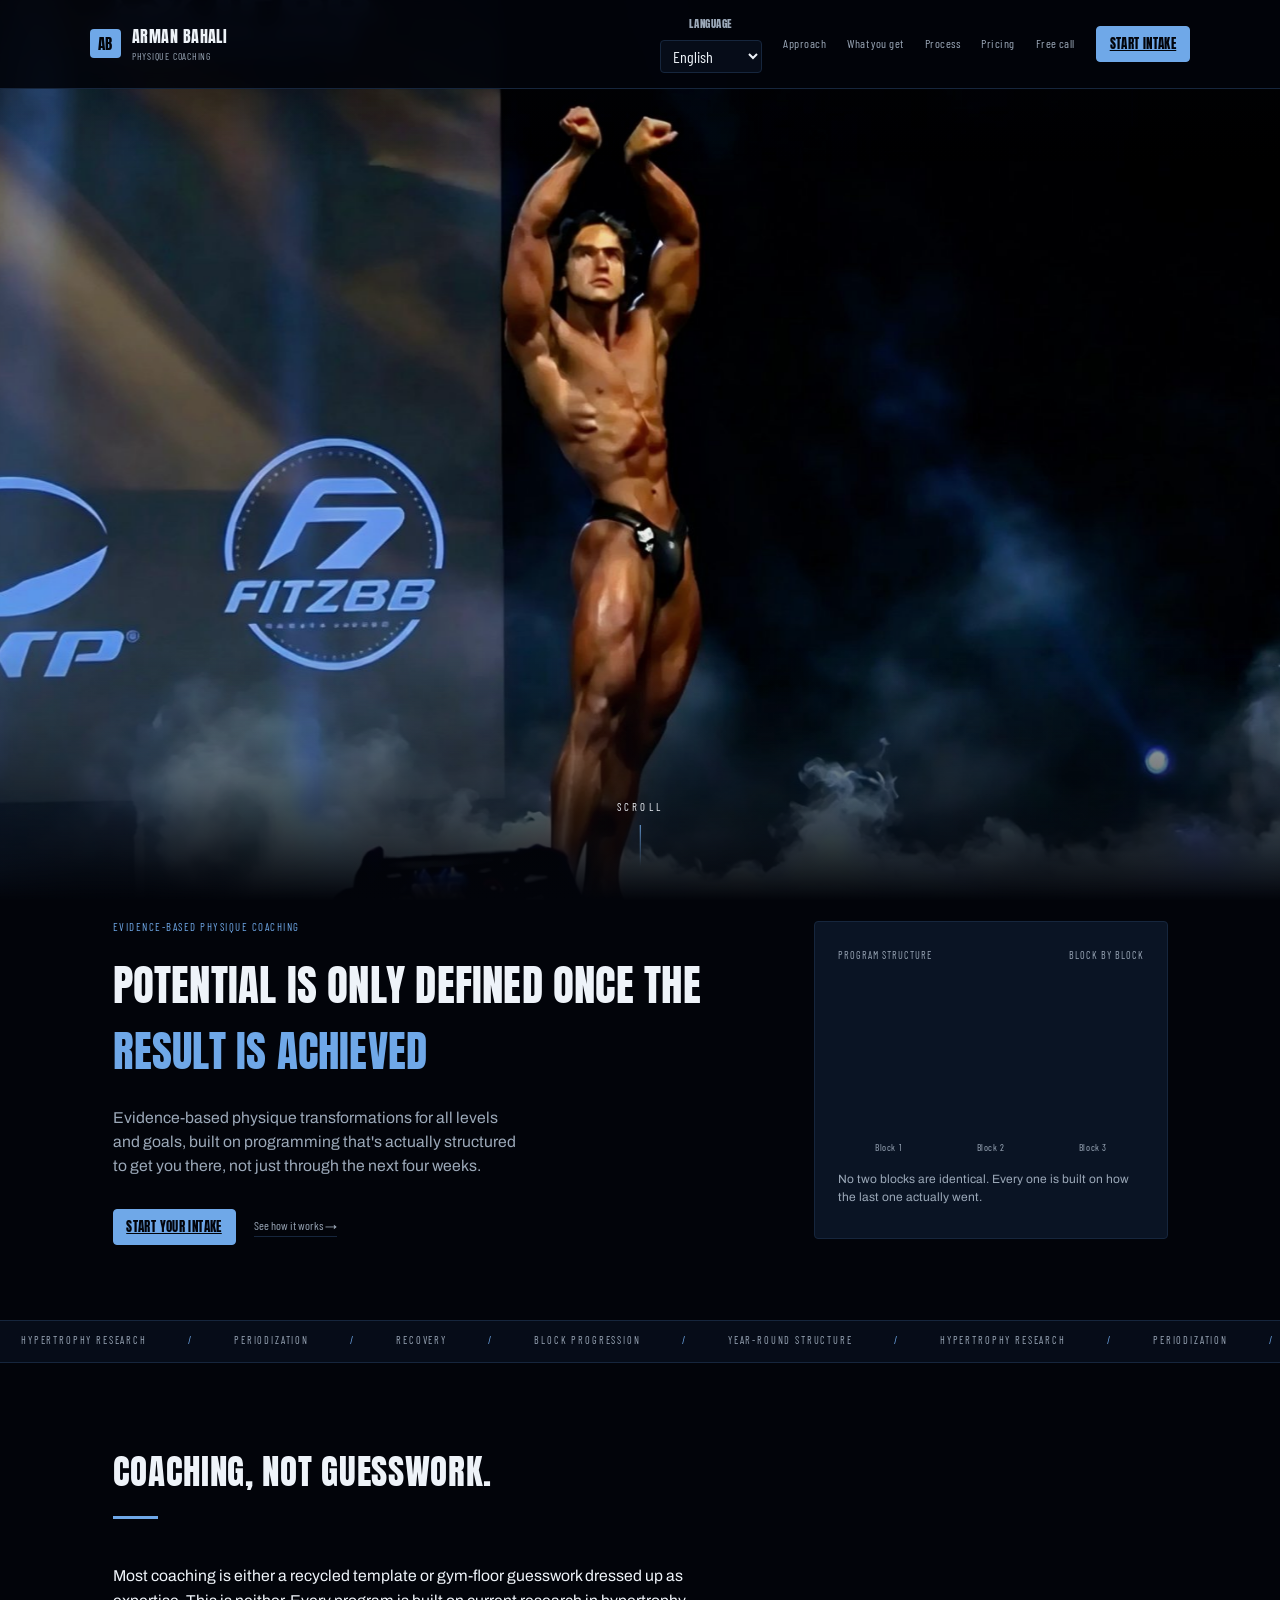
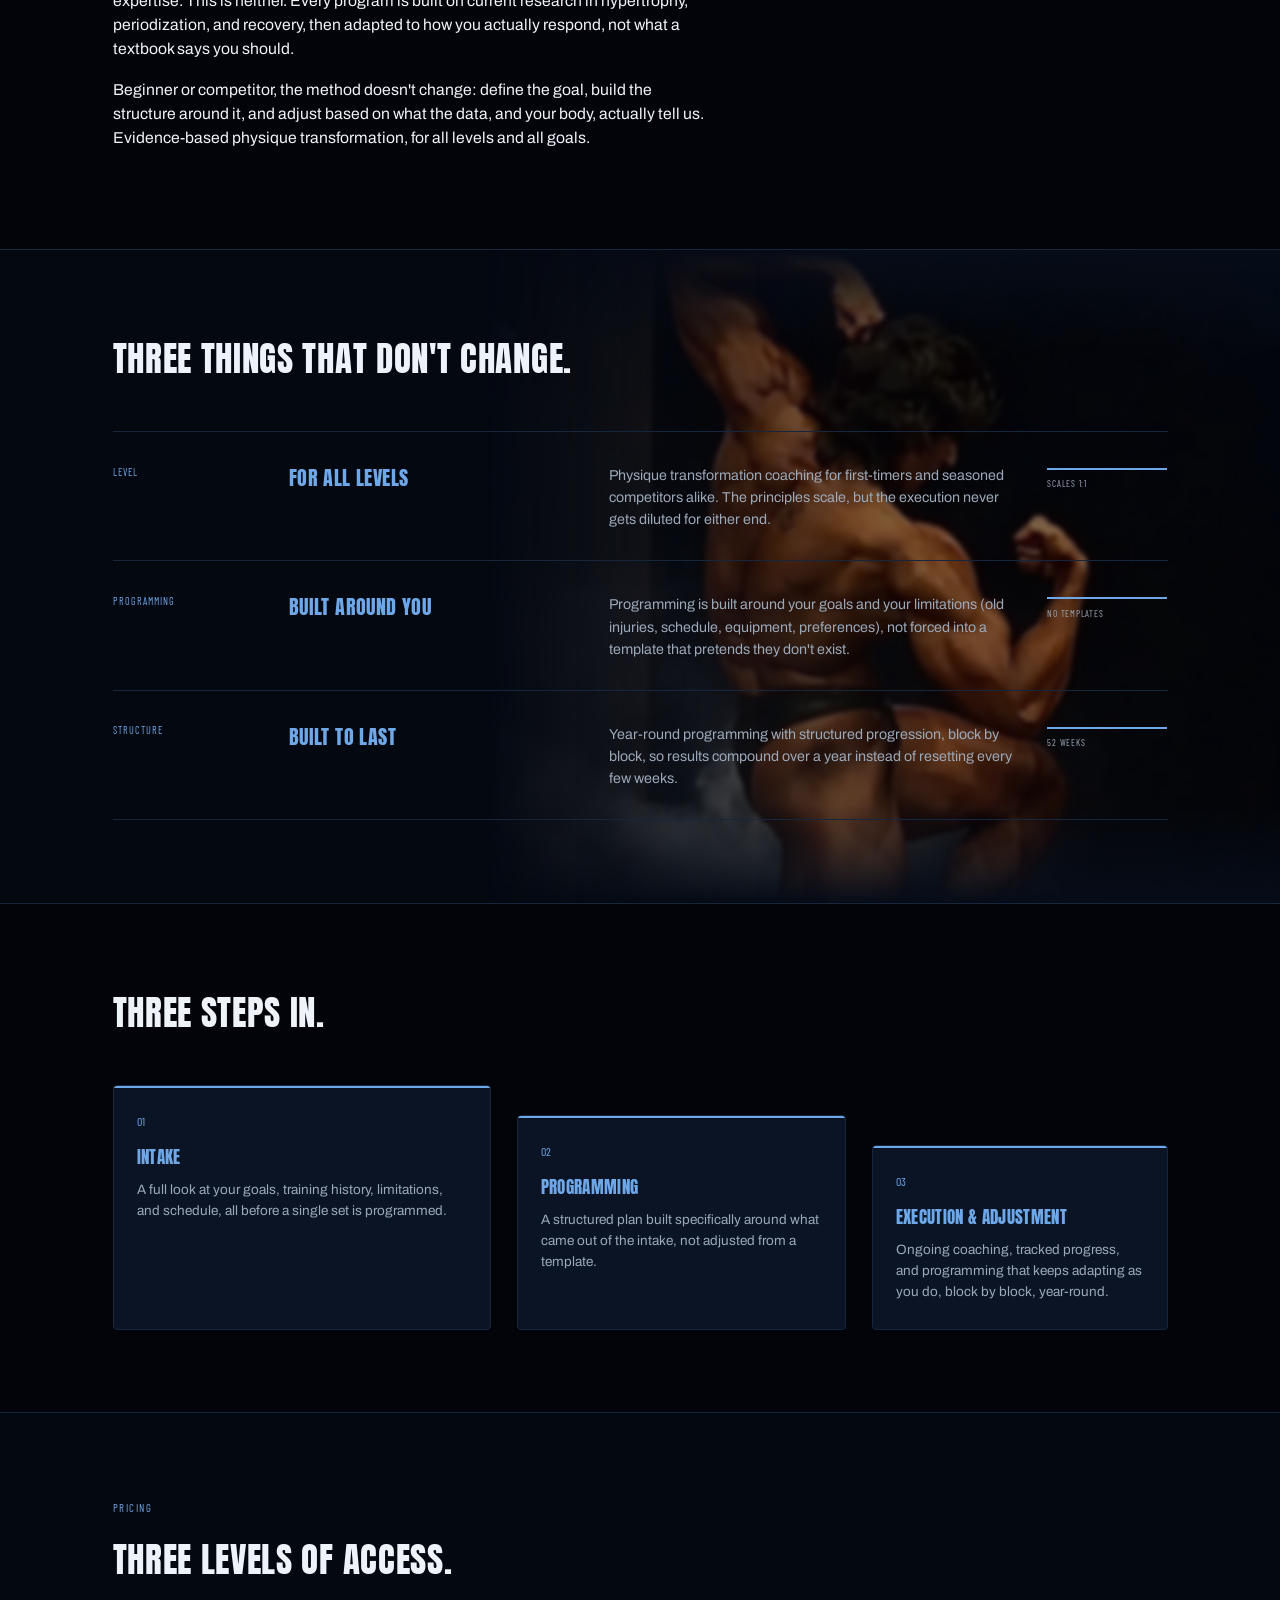
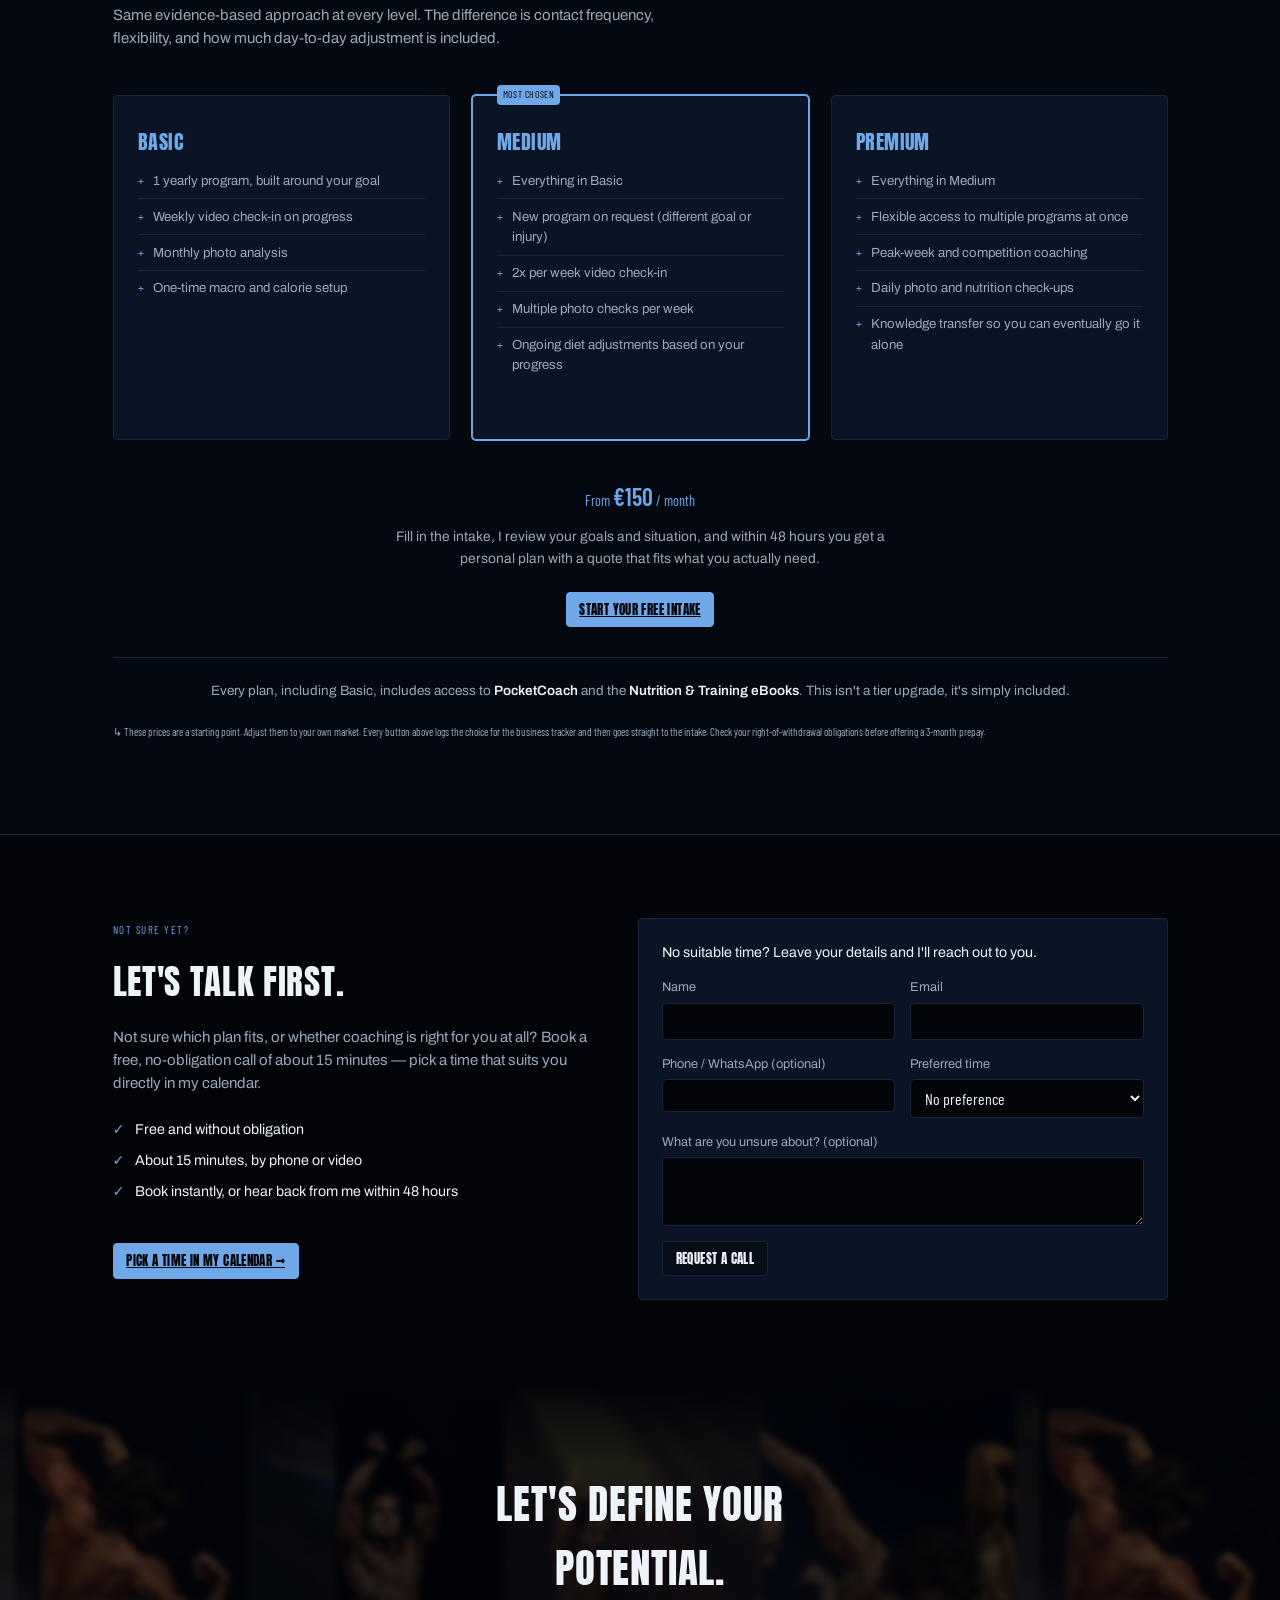
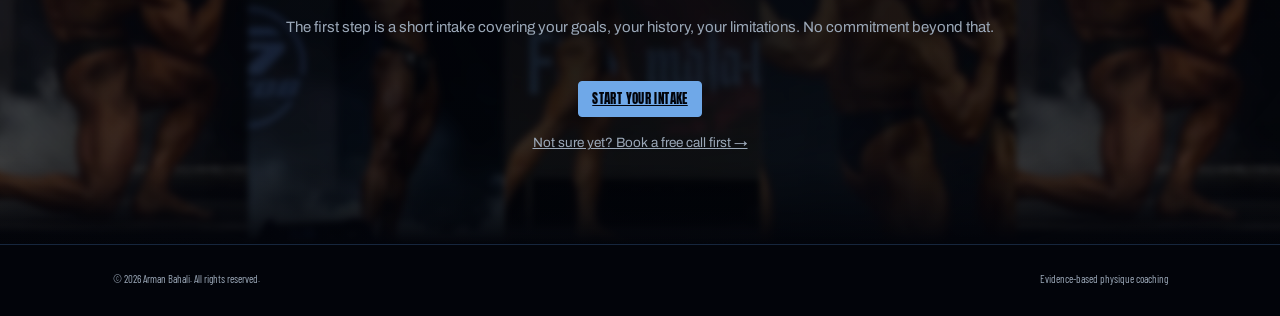
==== commit 9b57e00c: "Use kneeling back pose behind the three-things section Co-Authored-By: Claude Opus 5.5 <noreply@anth" ====
--- a/index.html
+++ b/index.html
@@ -9,7 +9,7 @@
 <link rel="preconnect" href="https://fonts.googleapis.com">
 <link rel="preconnect" href="https://fonts.gstatic.com" crossorigin>
 <link href="https://fonts.googleapis.com/css2?family=Anton&family=Barlow+Condensed:wght@500;600;700&family=Archivo:wght@400;500;600;700&family=JetBrains+Mono:wght@400;500&display=swap" rel="stylesheet">
-<link rel="stylesheet" href="styles.css?v=28">
+<link rel="stylesheet" href="styles.css?v=29">
 </head>
 <body class="marketing-page">
 
@@ -128,7 +128,7 @@
 
 <section id="specs" class="marketing-section alt has-photo-bg">
   <div class="section-photo-bg" aria-hidden="true">
-    <img src="images/stage-side.jpg" alt="" loading="lazy">
+    <img src="images/stage-kneel.jpg" alt="" loading="lazy">
   </div>
   <div class="marketing-container">
     <div class="marketing-section-head reveal">
@@ -291,7 +291,7 @@
     <img src="images/stage-front.jpg" alt="" loading="lazy">
     <img src="images/stage-npc.jpg" alt="" loading="lazy">
     <img src="images/stage-back.jpg" alt="" loading="lazy">
-    <img src="images/stage-side.jpg" alt="" loading="lazy">
+    <img src="images/stage-kneel.jpg" alt="" loading="lazy">
   </div>
   <div class="marketing-container reveal">
     <h2 data-i18n="cta.h2">Let's define your potential.</h2>
--- a/styles.css
+++ b/styles.css
@@ -996,7 +996,7 @@
 }
 .section-photo-bg img {
   width: 100%; height: 100%;
-  object-fit: cover; object-position: 50% 22%;
+  object-fit: cover; object-position: 60% 30%;
   filter: blur(2.5px) brightness(0.5) saturate(0.9);
   transform: scale(1.06);
 }
